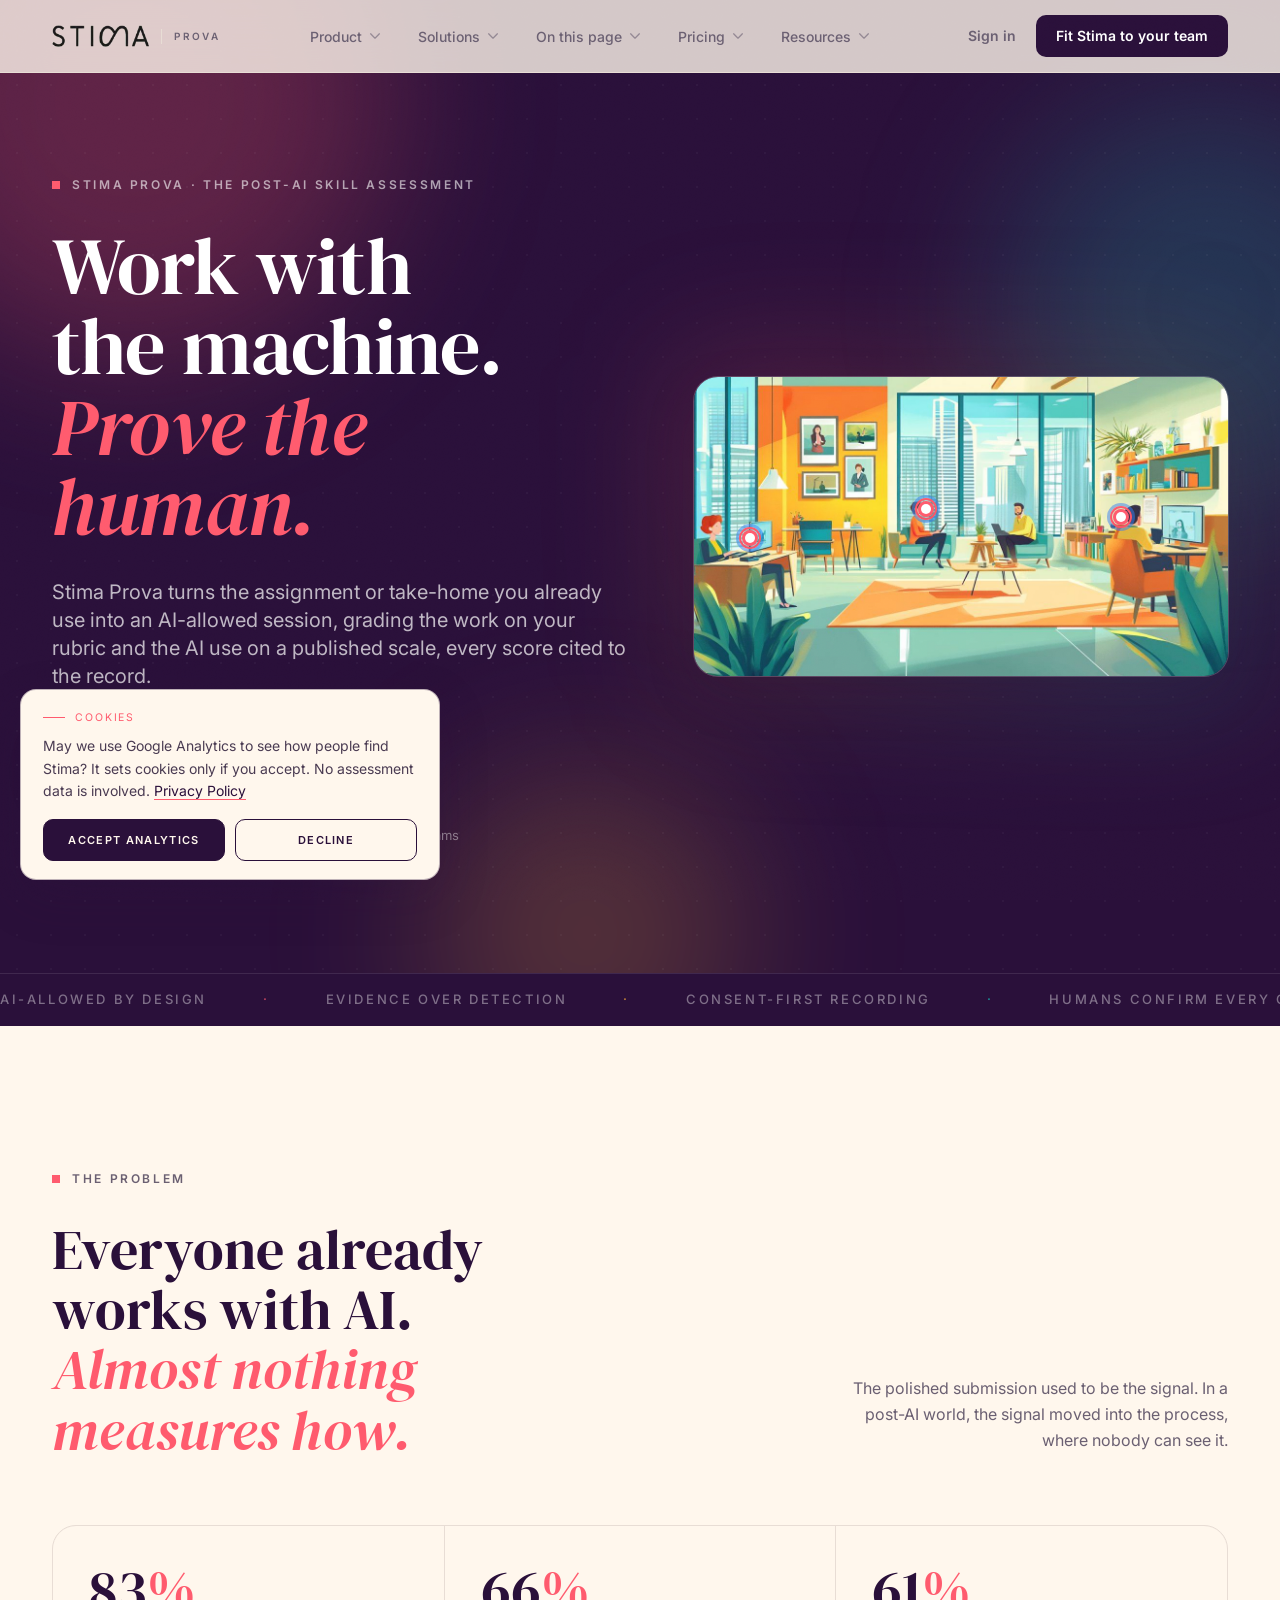
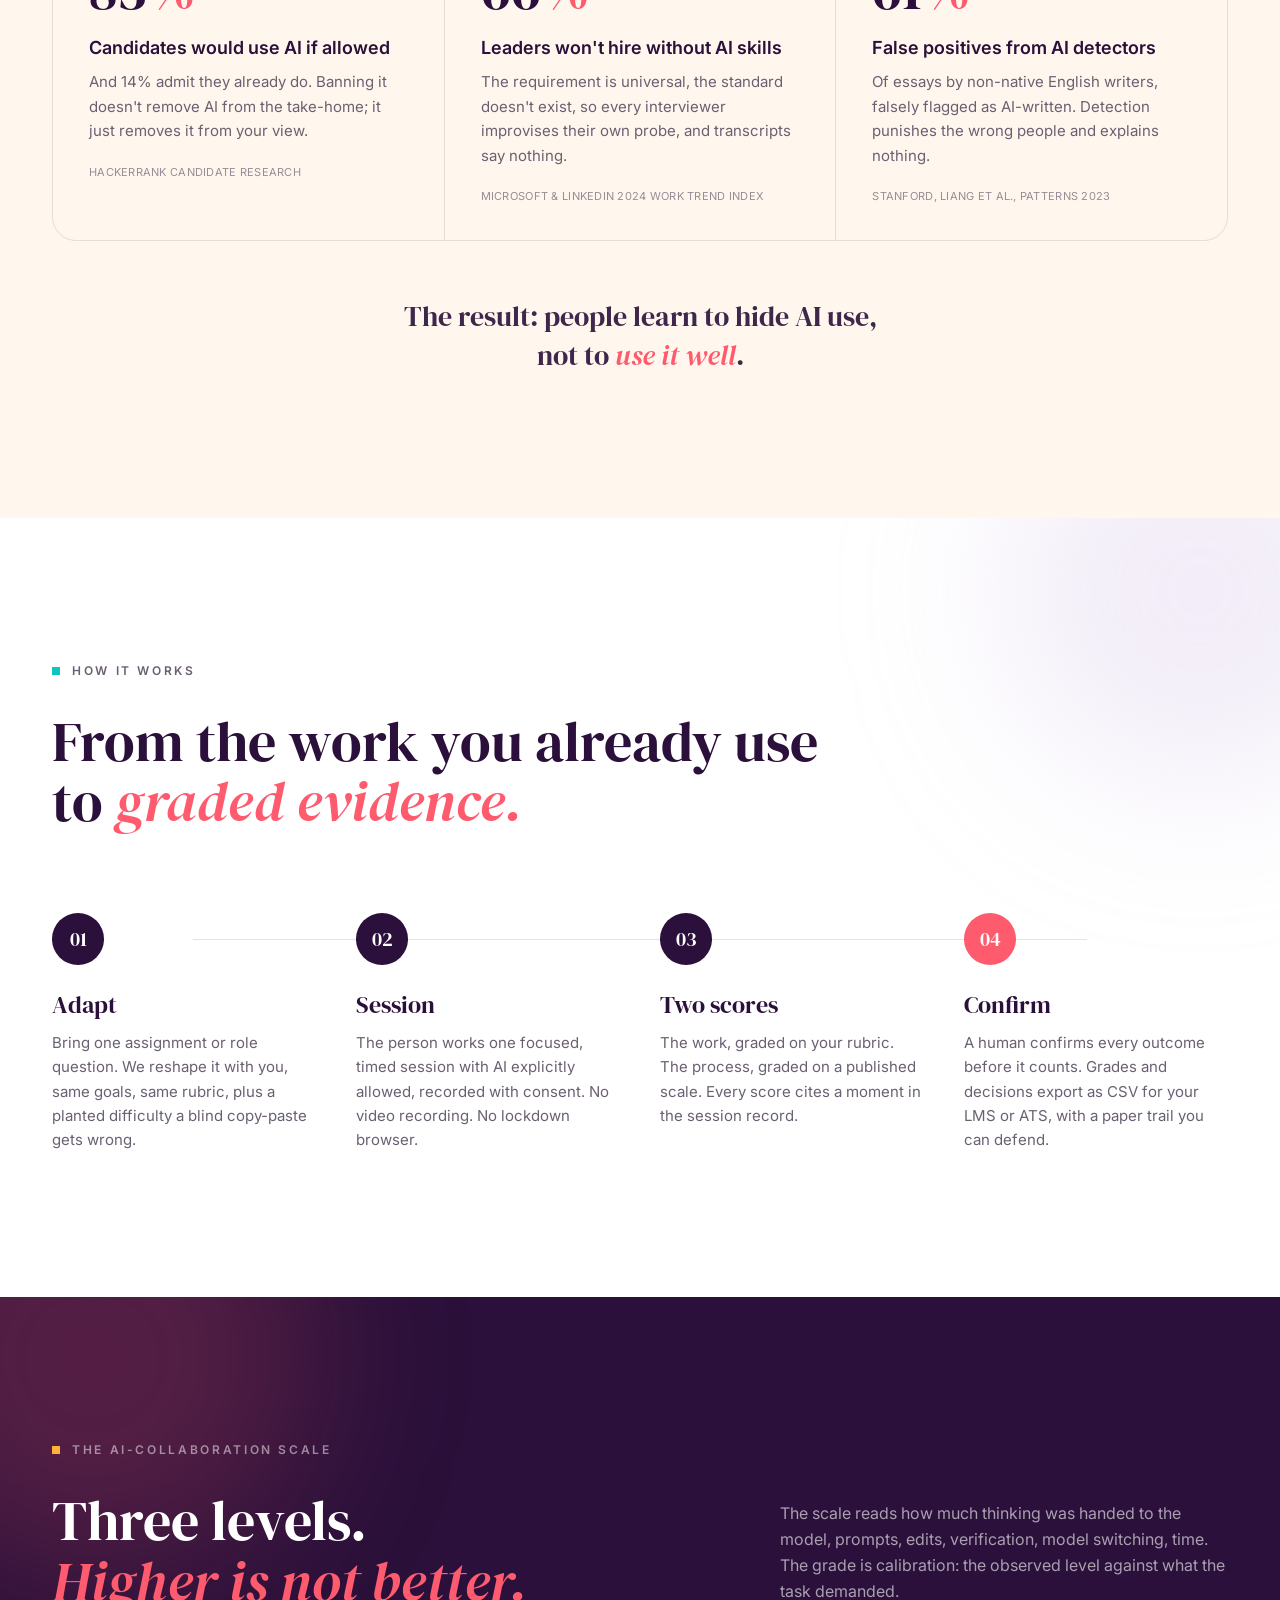
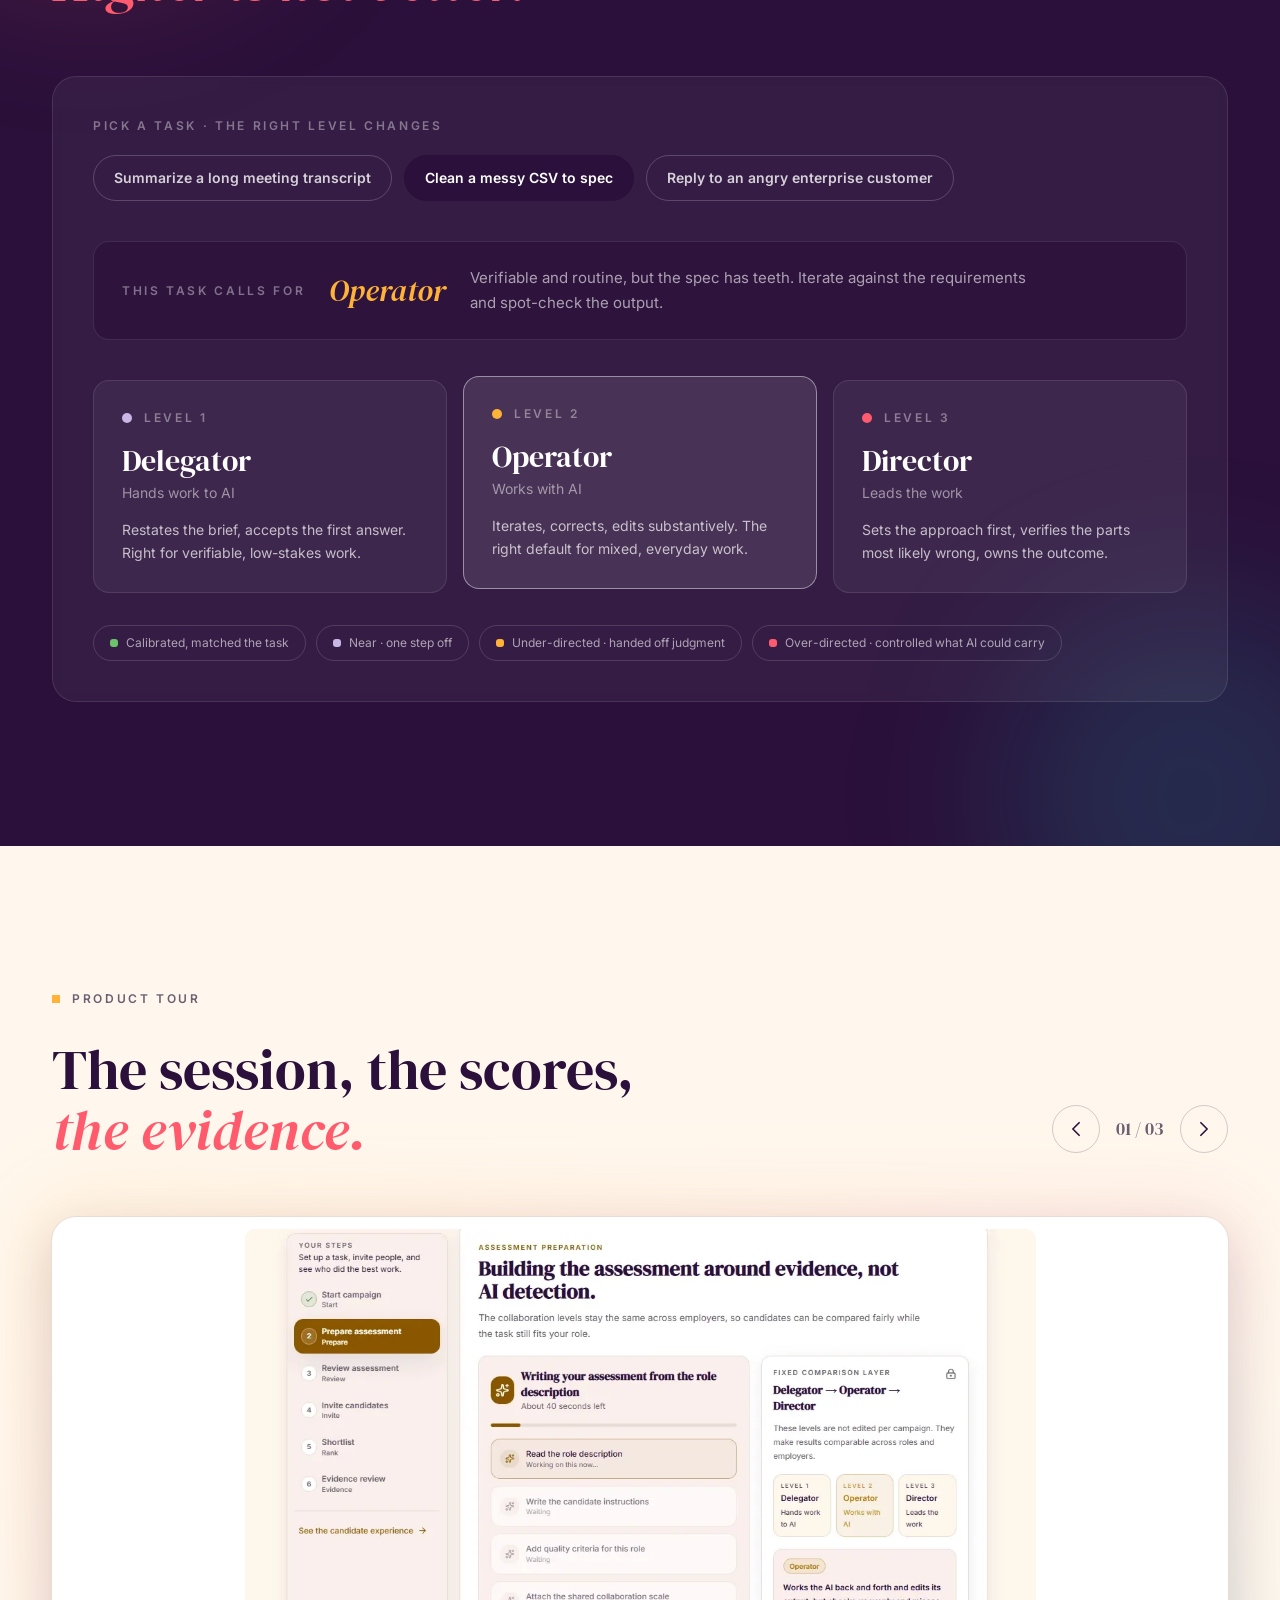
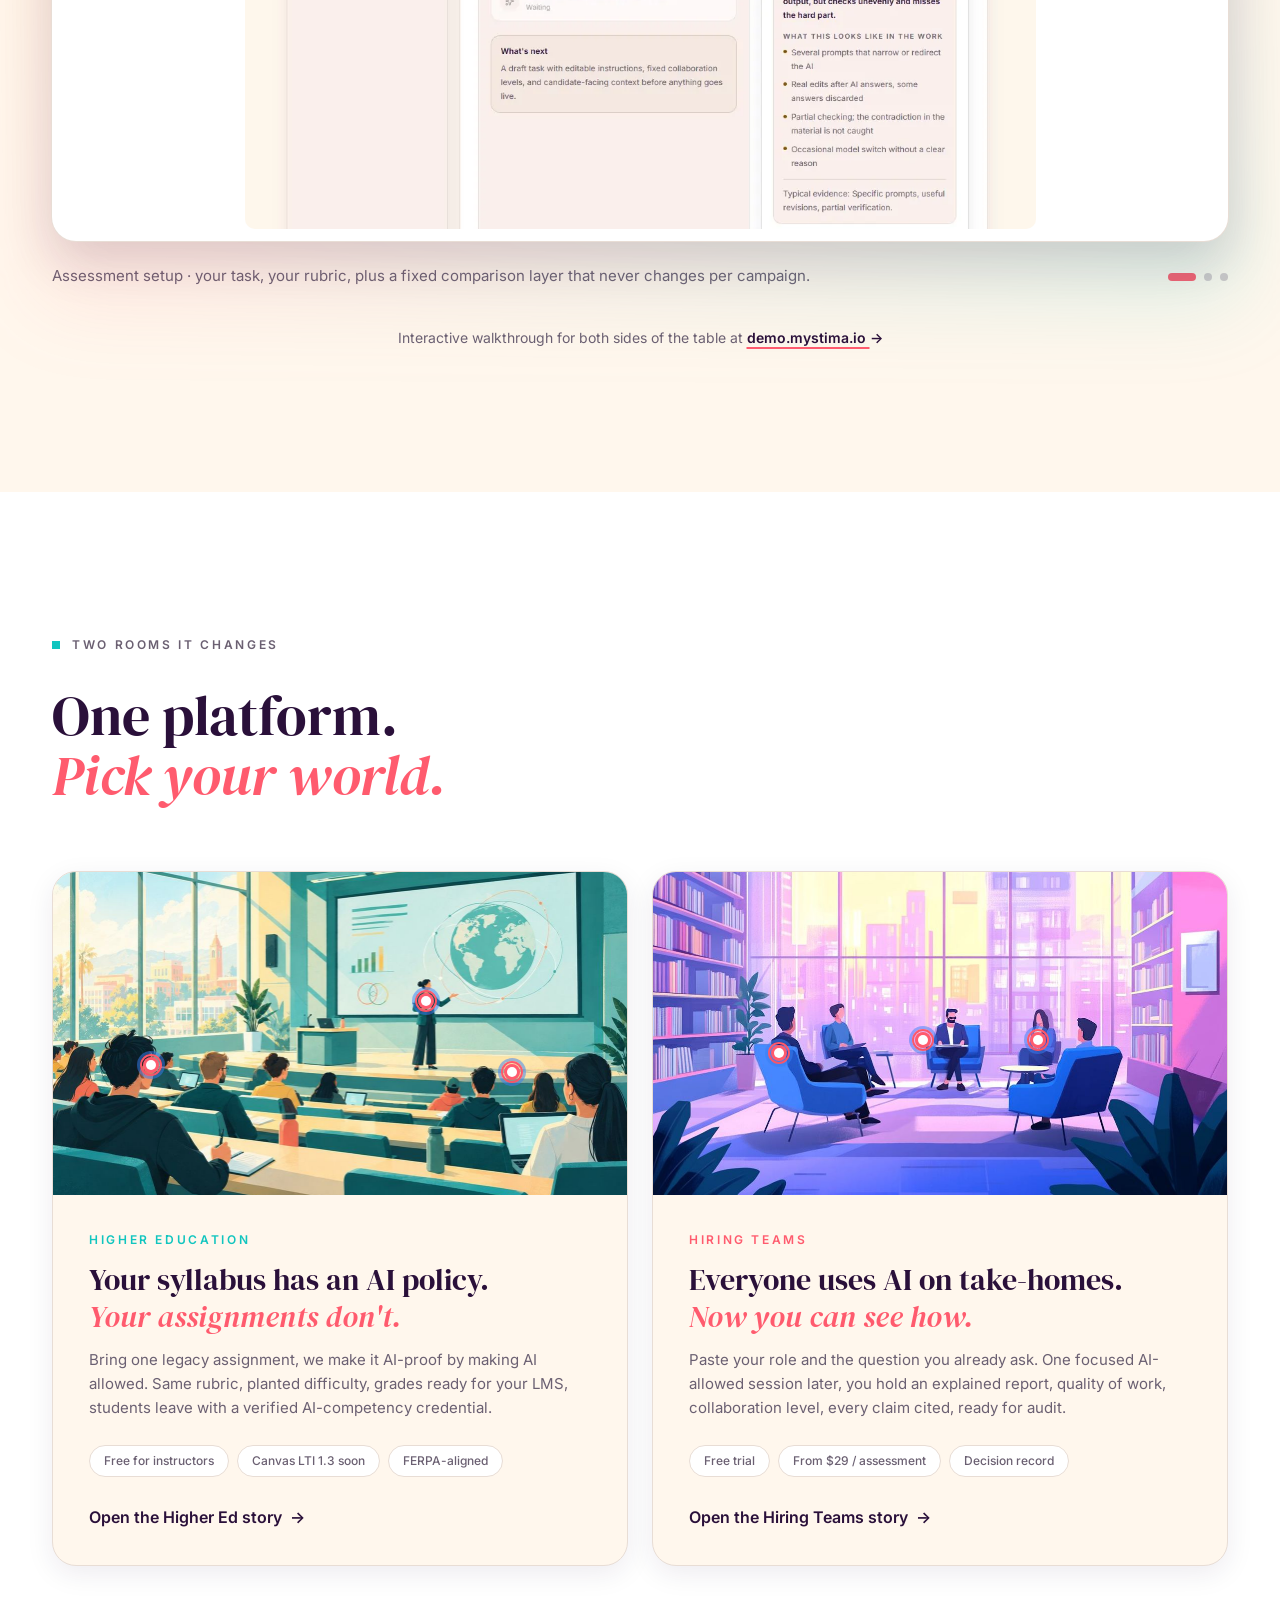
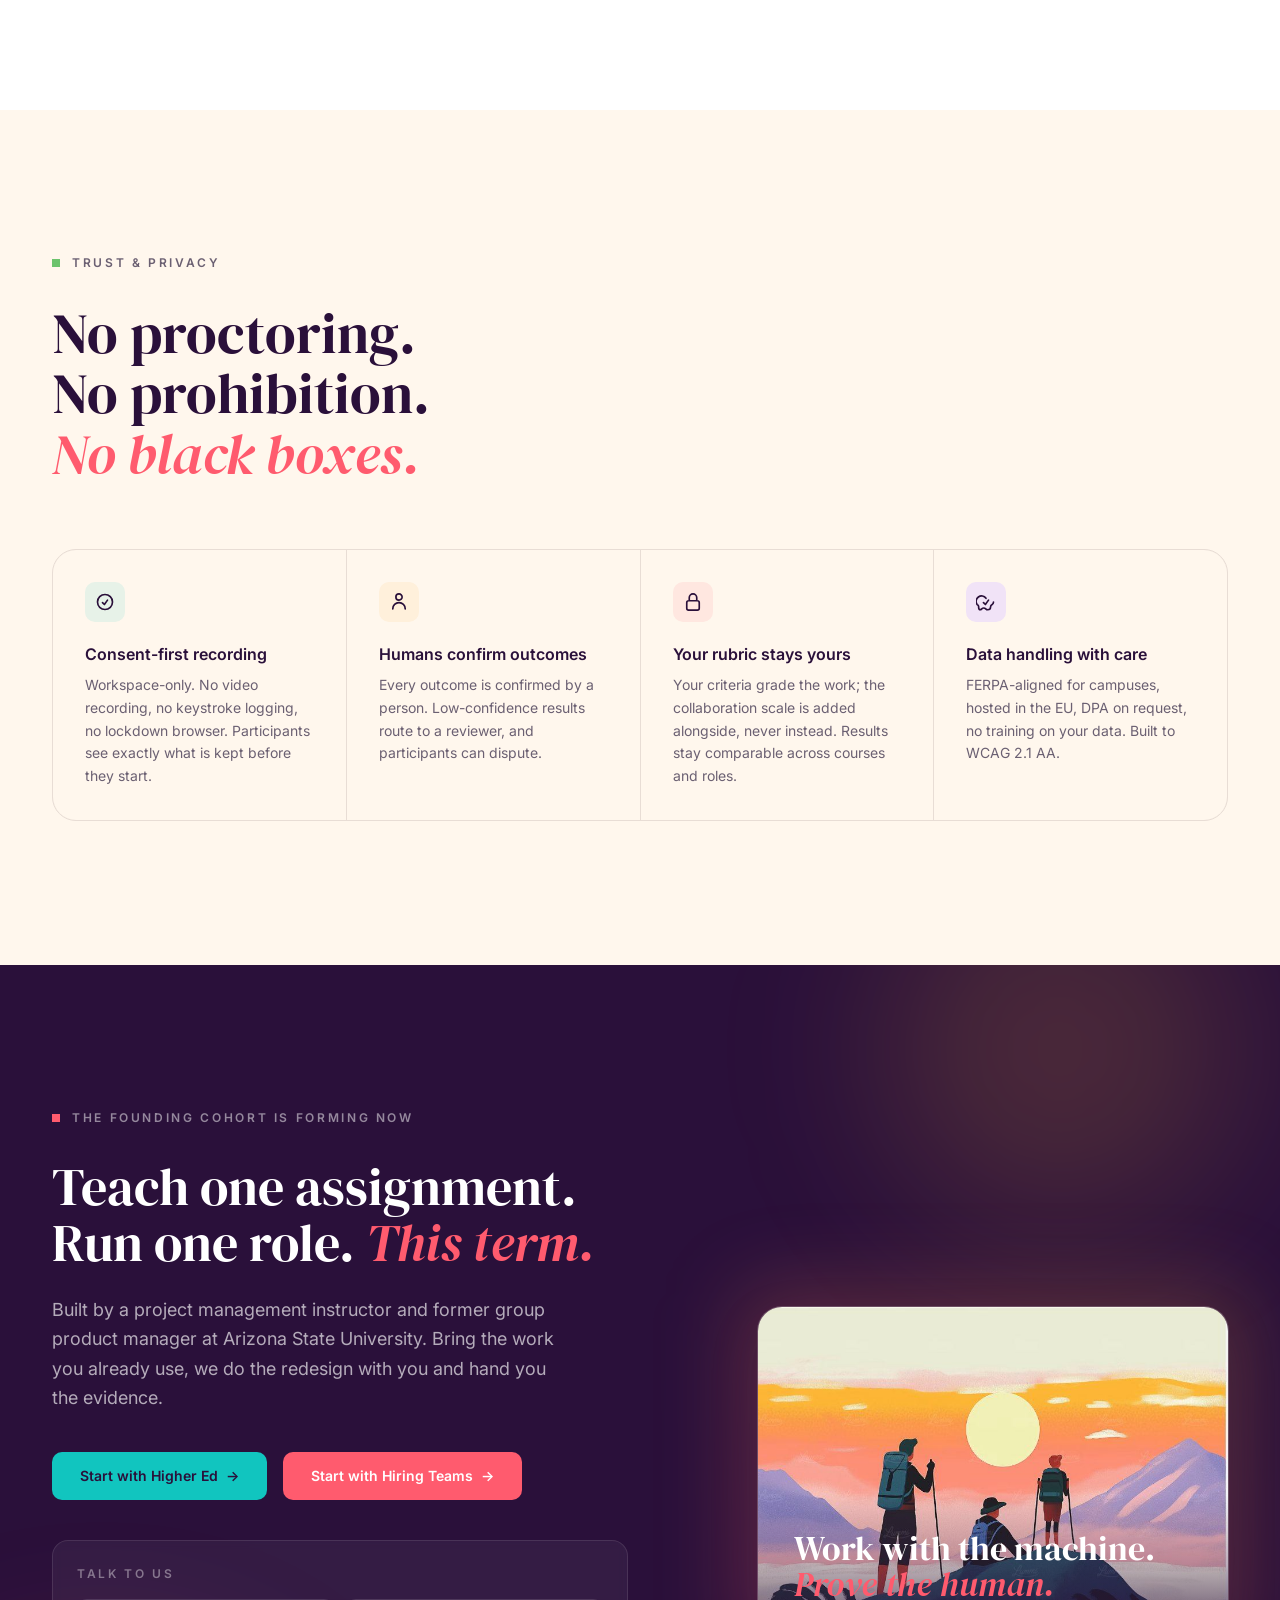
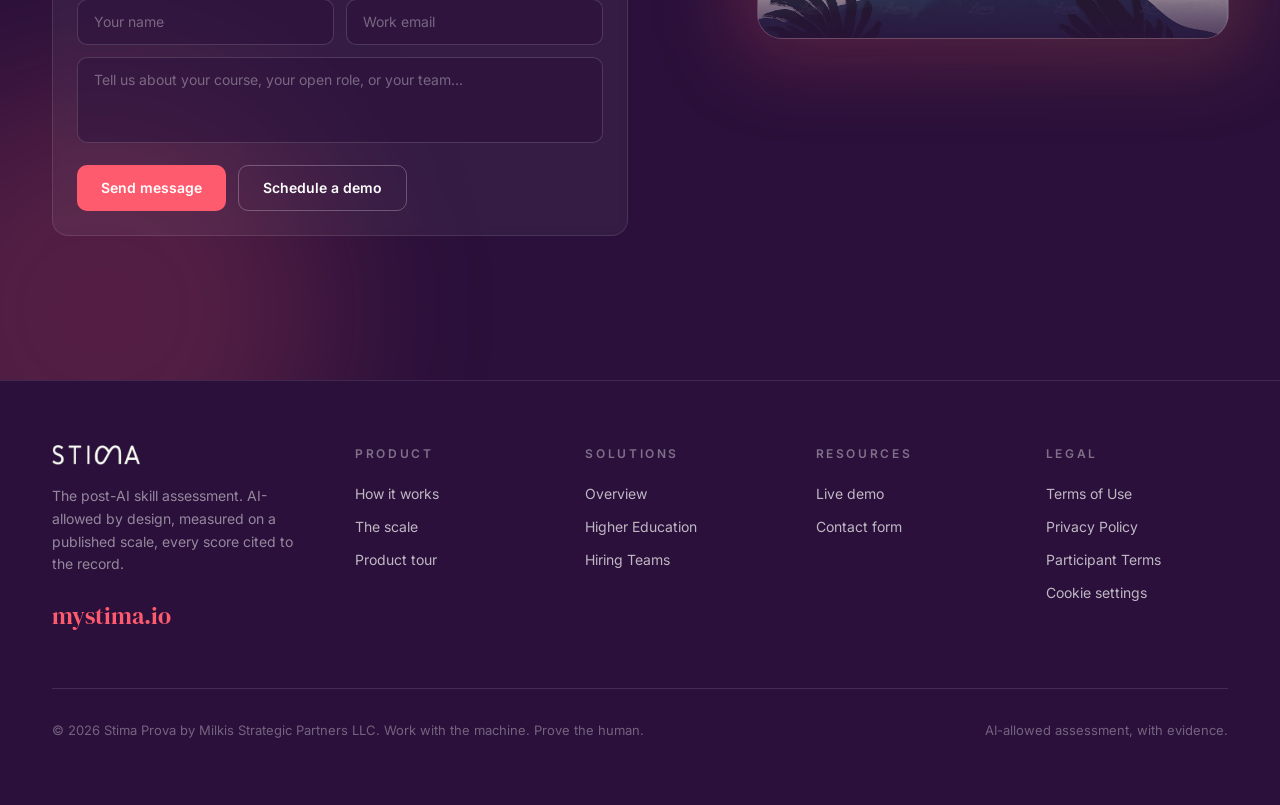
==== index.html @ 8956e879 "Headings keep their lines (Marianna and the user, 30 September 2026): From the work you already use " ====
<!DOCTYPE html>
<html lang="en" class="scroll-smooth">
<head>
<!-- Imported from milkis-reckless-18/stima-prova-site@033ed39 by tools/prova_import.py; edit there or in the script. -->
<script src="/consent.js"></script>
<meta charset="UTF-8">
<meta name="viewport" content="width=device-width, initial-scale=1.0">
<link rel="icon" href="data:image/svg+xml,%3Csvg xmlns='http://www.w3.org/2000/svg' viewBox='0 0 64 64'%3E%3Crect width='64' height='64' rx='14' fill='%232A103A'/%3E%3Ccircle cx='32' cy='32' r='13' fill='none' stroke='%23FF5B6E' stroke-width='5'/%3E%3Ccircle cx='32' cy='32' r='4' fill='%23FFF7ED'/%3E%3C/svg%3E">
<title>Stima Prova · The post-AI skill assessment</title>
<meta name="description" content="Stima Prova turns the work people already do into AI-allowed sessions that produce two cited scores: the work on your rubric, the AI use on a published scale.">
<link rel="canonical" href="https://mystima.io/">
<meta property="og:type" content="website">
<meta property="og:site_name" content="Stima Prova">
<meta property="og:title" content="Stima Prova · The post-AI skill assessment">
<meta property="og:description" content="Stima Prova turns the work people already do into AI-allowed sessions that produce two cited scores: the work on your rubric, the AI use on a published scale.">
<meta property="og:url" content="https://mystima.io/">
<meta property="og:image" content="https://mystima.io/img/prova/ad3ac03bf518.jpg">
<meta name="twitter:card" content="summary_large_image">
<link rel="preconnect" href="https://fonts.googleapis.com">
<link rel="preconnect" href="https://fonts.gstatic.com" crossorigin>
<link href="https://fonts.googleapis.com/css2?family=DM+Serif+Display:ital@0;1&family=Inter:wght@400;500;600;700&display=swap" rel="stylesheet">
<link rel="stylesheet" href="/prova.css">
<link rel="stylesheet" href="/legal.css">
<style>
  html { scroll-behavior: smooth; }
  body { background:#FFF7ED; color:#2A103A; -webkit-font-smoothing:antialiased; overflow-x:hidden; }
  ::selection { background:#FF5B6E; color:#fff; }
  :focus-visible { outline:2px solid #11C5BF; outline-offset:3px; border-radius:4px; }

  .eyebrow { font-size:12px; font-weight:600; letter-spacing:.22em; text-transform:uppercase; }
  .accent { color:#FF5B6E; font-style:italic; }
  .hairline { height:1px; background:rgba(42,16,58,.12); }
  .hairline-w { height:1px; background:rgba(255,255,255,.12); }

  /* grain */
  .grain { position:fixed; inset:0; z-index:70; pointer-events:none; opacity:.05; mix-blend-mode:overlay;
    background-image:url("data:image/svg+xml,%3Csvg xmlns='http://www.w3.org/2000/svg' width='140' height='140'%3E%3Cfilter id='n'%3E%3CfeTurbulence type='fractalNoise' baseFrequency='0.85' numOctaves='2'/%3E%3C/filter%3E%3Crect width='140' height='140' filter='url(%23n)' opacity='0.6'/%3E%3C/svg%3E"); }

  /* scroll progress */
  #progress { position:fixed; top:0; left:0; height:2px; width:0%; background:linear-gradient(90deg,#FF5B6E,#FFB238,#11C5BF); z-index:80; }

  /* reveal (JS-driven, with hard fallback) */
  .reveal { opacity:0; transform:translateY(24px); transition:opacity .8s cubic-bezier(.16,1,.3,1), transform .8s cubic-bezier(.16,1,.3,1); }
  .reveal.in { opacity:1; transform:translateY(0); }
  .d1{transition-delay:.08s} .d2{transition-delay:.16s} .d3{transition-delay:.24s} .d4{transition-delay:.32s}

  /* orbs */
  .glow { position:absolute; border-radius:50%; filter:blur(80px); pointer-events:none; }

  /* nav dropdown */
  .drop { opacity:0; visibility:hidden; transform:translateY(10px); transition:opacity .28s ease, transform .28s ease, visibility .28s; }
  .has-drop:hover .drop, .has-drop:focus-within .drop, .has-drop.open .drop { opacity:1; visibility:visible; transform:translateY(0); }
  .drop-item { transition:background .2s ease; }
  .drop-item:hover { background:rgba(42,16,58,.04); }

  /* lift */
  .lift { transition:transform .4s cubic-bezier(.16,1,.3,1), box-shadow .4s cubic-bezier(.16,1,.3,1); }
  .lift:hover { transform:translateY(-6px); box-shadow:0 18px 50px rgba(42,16,58,.14); }

  /* float */
  @keyframes floaty { 0%,100%{transform:translateY(0)} 50%{transform:translateY(-10px)} }
  .floaty { animation:floaty 6s ease-in-out infinite; }
  .floaty.f2 { animation-duration:7.4s; animation-delay:-2s; }
  .floaty.f3 { animation-duration:5.4s; animation-delay:-1s; }

  /* marquee */
  .marquee-track { display:flex; gap:3.5rem; width:max-content; animation:marquee 30s linear infinite; }
  @keyframes marquee { to { transform:translateX(-50%); } }

  /* carousel */
  #track { display:flex; transition:transform .65s cubic-bezier(.16,1,.3,1); }
  .slide { min-width:100%; }
  .car-btn { transition:all .25s ease; }
  .car-btn:hover { background:#2A103A; color:#fff; }
  .car-dot { transition:all .3s ease; }
  .car-dot.active { width:28px; background:#FF5B6E; }

  /* scale widget */
  .task-btn { transition:all .25s ease; }
  .task-btn.active { background:#2A103A; color:#fff; border-color:#2A103A; }
  .level-card { transition:all .4s cubic-bezier(.16,1,.3,1); }
  .level-card.active { background:rgba(255,255,255,.10); border-color:rgba(255,255,255,.45); transform:translateY(-4px); }
  .fade-swap { animation:fadeSwap .45s cubic-bezier(.16,1,.3,1); }
  @keyframes fadeSwap { from{opacity:0; transform:translateY(8px)} to{opacity:1; transform:none} }

  /* tilt */
  .tilt { transform-style:preserve-3d; transition:transform .5s cubic-bezier(.16,1,.3,1); will-change:transform; }

  /* arrow links */
  .arrow-link .arr { display:inline-block; transition:transform .3s cubic-bezier(.16,1,.3,1); }
  .arrow-link:hover .arr { transform:translateX(6px); }



  /* evidence hotspots */
  .hotspot { position:absolute; width:22px; height:22px; transform:translate(-50%,-50%); cursor:pointer; background:none; border:0; padding:0; z-index:5; }
  .hotspot::before { content:''; position:absolute; inset:-36px; border-radius:50%; }
  .hotspot .dot { position:absolute; inset:6px; background:#fff; border-radius:50%; box-shadow:0 0 0 3px #FF5B6E, 0 2px 8px rgba(42,16,58,.4); }
  .hotspot .ring { position:absolute; inset:0; border-radius:50%; border:2px solid #FF5B6E; animation:ping 2.2s cubic-bezier(0,0,.2,1) infinite; }
  @keyframes ping { 0%{transform:scale(.55); opacity:.9;} 100%{transform:scale(2.3); opacity:0;} }
  .hotspot .tip { position:absolute; bottom:calc(100% + 14px); left:50%; transform:translate(-50%,6px); width:225px; background:#fff; color:#2A103A; border-radius:12px; padding:10px 13px 11px; text-align:left; box-shadow:0 12px 30px rgba(42,16,58,.30); opacity:0; transition:opacity .25s ease, transform .25s cubic-bezier(.16,1,.3,1); pointer-events:none; }
  .hotspot .tip .t-title { display:block; font:600 12.5px/1.35 Inter,Arial,sans-serif; margin-bottom:3px; }
  .hotspot .tip .t-ctx { display:block; font:400 11.5px/1.5 Inter,Arial,sans-serif; color:#6B6072; }
  .hotspot .tip::after { content:''; position:absolute; top:100%; left:50%; transform:translateX(-50%); border:5px solid transparent; border-top-color:#fff; }
  .hotspot:hover .tip, .hotspot:focus-visible .tip { opacity:1; transform:translate(-50%,0); }
  @media (prefers-reduced-motion: reduce) { .hotspot .ring { animation:none; } }

  @media (prefers-reduced-motion: reduce) {
    html { scroll-behavior:auto; }
    .reveal { transition:none; opacity:1; transform:none; }
    .floaty, .marquee-track { animation:none; }
  }
</style>
</head>
<body class="font-sans" data-section="Overview">

<div class="grain"></div>
<div id="progress"></div>

<!-- ================= NAV ================= -->

<header class="fixed top-0 inset-x-0 z-50 bg-cream/80 backdrop-blur-xl border-b border-divider">
  <div class="mx-auto max-w-[1240px] px-6 lg:px-8 h-[72px] flex items-center justify-between gap-6">
    <a href="/" class="flex items-center shrink-0" aria-label="Stima Prova home">
      <img src="/img/prova/4a07710ea23d.png" alt="STIMA" class="h-[22px] w-auto">
      <span class="ml-3 hidden sm:inline text-[10px] font-semibold tracking-[0.24em] uppercase text-muted border-l border-divider pl-3">Prova</span>
    </a>
    <nav class="hidden lg:flex items-center gap-1 whitespace-nowrap text-[14px] font-medium" aria-label="Primary">
      <div class="has-drop relative">
        <button class="nav-btn px-4 py-2 rounded-sm2 text-muted hover:text-plum transition-colors inline-flex items-center gap-1.5" aria-haspopup="true">Product
          <svg class="w-3.5 h-3.5 opacity-60" fill="none" stroke="currentColor" stroke-width="2.2" viewBox="0 0 24 24"><path stroke-linecap="round" stroke-linejoin="round" d="M19.5 8.25l-7.5 7.5-7.5-7.5"/></svg></button>
        <div class="drop absolute left-0 top-full pt-3 w-[320px]">
          <div class="bg-white rounded-md2 shadow-float border border-divider p-2">
            <a href="/#how" class="drop-item flex flex-col gap-0.5 px-4 py-3 rounded-sm2"><span class="font-semibold text-plum">How it works</span><span class="text-[13px] text-muted">Four steps from your task to cited evidence</span></a>
            <a href="/#scale" class="drop-item flex flex-col gap-0.5 px-4 py-3 rounded-sm2"><span class="font-semibold text-plum">The AI-collaboration scale</span><span class="text-[13px] text-muted">Delegator, Operator, Director</span></a>
            <a href="/#proof" class="drop-item flex flex-col gap-0.5 px-4 py-3 rounded-sm2"><span class="font-semibold text-plum">Product tour</span><span class="text-[13px] text-muted">Screens from the real assessment flow</span></a>
            <a href="/#trust" class="drop-item flex flex-col gap-0.5 px-4 py-3 rounded-sm2"><span class="font-semibold text-plum">Trust &amp; privacy</span><span class="text-[13px] text-muted">Consent-first recording, humans confirm outcomes</span></a>
          </div>
        </div>
      </div>
      <div class="has-drop relative">
        <button class="nav-btn px-4 py-2 rounded-sm2 text-muted hover:text-plum transition-colors inline-flex items-center gap-1.5" aria-haspopup="true">Solutions
          <svg class="w-3.5 h-3.5 opacity-60" fill="none" stroke="currentColor" stroke-width="2.2" viewBox="0 0 24 24"><path stroke-linecap="round" stroke-linejoin="round" d="M19.5 8.25l-7.5 7.5-7.5-7.5"/></svg></button>
        <div class="drop absolute left-0 top-full pt-3 w-[320px]">
          <div class="bg-white rounded-md2 shadow-float border border-divider p-2">
            <a href="/higher-ed.html" class="drop-item flex flex-col gap-0.5 px-4 py-3 rounded-sm2"><span class="font-semibold text-plum">For Higher Education</span><span class="text-[13px] text-muted">AI-allowed coursework, measured</span></a>
            <a href="/hiring-teams.html" class="drop-item flex flex-col gap-0.5 px-4 py-3 rounded-sm2"><span class="font-semibold text-plum">For Hiring Teams</span><span class="text-[13px] text-muted">AI-allowed take-homes, with evidence</span></a>
          </div>
        </div>
      </div>
      <div class="has-drop relative">
        <button class="nav-btn px-4 py-2 rounded-sm2 text-muted hover:text-plum transition-colors inline-flex items-center gap-1.5" aria-haspopup="true">On this page
          <svg class="w-3.5 h-3.5 opacity-60" fill="none" stroke="currentColor" stroke-width="2.2" viewBox="0 0 24 24"><path stroke-linecap="round" stroke-linejoin="round" d="M19.5 8.25l-7.5 7.5-7.5-7.5"/></svg></button>
        <div class="drop absolute left-0 top-full pt-3 w-[240px]">
          <div class="bg-white rounded-md2 shadow-float border border-divider p-2">
            <a href="#problem" class="drop-item flex flex-col gap-0.5 px-4 py-3 rounded-sm2"><span class="font-semibold text-plum">The problem</span></a>
            <a href="#how" class="drop-item flex flex-col gap-0.5 px-4 py-3 rounded-sm2"><span class="font-semibold text-plum">How it works</span></a>
            <a href="#scale" class="drop-item flex flex-col gap-0.5 px-4 py-3 rounded-sm2"><span class="font-semibold text-plum">The AI-collaboration scale</span></a>
            <a href="#proof" class="drop-item flex flex-col gap-0.5 px-4 py-3 rounded-sm2"><span class="font-semibold text-plum">Product tour</span></a>
            <a href="#trust" class="drop-item flex flex-col gap-0.5 px-4 py-3 rounded-sm2"><span class="font-semibold text-plum">Trust & privacy</span></a>
            <a href="#contact" class="drop-item flex flex-col gap-0.5 px-4 py-3 rounded-sm2"><span class="font-semibold text-plum">Contact</span></a>
          </div>
        </div>
      </div>
      <div class="has-drop relative">
        <button class="nav-btn px-4 py-2 rounded-sm2 text-muted hover:text-plum transition-colors inline-flex items-center gap-1.5" aria-haspopup="true">Pricing
          <svg class="w-3.5 h-3.5 opacity-60" fill="none" stroke="currentColor" stroke-width="2.2" viewBox="0 0 24 24"><path stroke-linecap="round" stroke-linejoin="round" d="M19.5 8.25l-7.5 7.5-7.5-7.5"/></svg></button>
        <div class="drop absolute left-0 top-full pt-3 w-[300px]">
          <div class="bg-white rounded-md2 shadow-float border border-divider p-2">
            <a href="/hiring-teams.html#pricing" class="drop-item flex flex-col gap-0.5 px-4 py-3 rounded-sm2"><span class="font-semibold text-plum">For Hiring Teams</span><span class="text-[13px] text-muted">Free trial, then from $29 per assessment</span></a>
            <a href="/higher-ed.html#pricing" class="drop-item flex flex-col gap-0.5 px-4 py-3 rounded-sm2"><span class="font-semibold text-plum">For Higher Education</span><span class="text-[13px] text-muted">Free for instructors, campus plans per student</span></a>
          </div>
        </div>
      </div>
      <div class="has-drop relative">
        <button class="nav-btn px-4 py-2 rounded-sm2 text-muted hover:text-plum transition-colors inline-flex items-center gap-1.5" aria-haspopup="true">Resources
          <svg class="w-3.5 h-3.5 opacity-60" fill="none" stroke="currentColor" stroke-width="2.2" viewBox="0 0 24 24"><path stroke-linecap="round" stroke-linejoin="round" d="M19.5 8.25l-7.5 7.5-7.5-7.5"/></svg></button>
        <div class="drop absolute right-0 top-full pt-3 w-[300px]">
          <div class="bg-white rounded-md2 shadow-float border border-divider p-2">
            <a href="https://demo.mystima.io/" target="_blank" rel="noopener" class="drop-item flex flex-col gap-0.5 px-4 py-3 rounded-sm2"><span class="font-semibold text-plum">Live demo</span><span class="text-[13px] text-muted">demo.mystima.io · walk both sides</span></a>
            <a href="https://calendly.com/mariannamilkis/30-min" target="_blank" rel="noopener" class="drop-item flex flex-col gap-0.5 px-4 py-3 rounded-sm2"><span class="font-semibold text-plum">Schedule a demo</span><span class="text-[13px] text-muted">30 minutes with the founder</span></a>
            <a href="#contact" class="drop-item flex flex-col gap-0.5 px-4 py-3 rounded-sm2"><span class="font-semibold text-plum">Contact</span><span class="text-[13px] text-muted">Tell us about your course or role</span></a>
            <a href="/login" class="drop-item flex flex-col gap-0.5 px-4 py-3 rounded-sm2"><span class="font-semibold text-plum">Sign in</span><span class="text-[13px] text-muted">Your campaigns and results</span></a>
          </div>
        </div>
      </div>
    </nav>
    <div class="flex items-center gap-3">
      <a href="/login" class="hidden min-[1100px]:inline-flex items-center whitespace-nowrap text-sm font-semibold text-muted hover:text-plum px-2 h-[42px] transition-colors">Sign in</a>
      <a href="https://calendly.com/mariannamilkis/30-min" target="_blank" rel="noopener" class="hidden sm:inline-flex items-center gap-2 whitespace-nowrap text-sm font-semibold px-5 h-[42px] rounded-sm2 bg-plum text-white hover:bg-coral transition-colors">Fit Stima to your team</a>
      <button id="menuBtn" class="lg:hidden w-[42px] h-[42px] rounded-sm2 border border-divider flex items-center justify-center" aria-label="Menu" aria-expanded="false">
        <svg class="w-5 h-5" fill="none" stroke="currentColor" stroke-width="2" viewBox="0 0 24 24"><path stroke-linecap="round" d="M4 7h16M4 12h16M4 17h16"/></svg>
      </button>
    </div>
  </div>
  <div id="mobileMenu" class="lg:hidden hidden border-t border-divider bg-cream px-6 py-6 space-y-5 text-[15px] font-medium">
    <div><p class="eyebrow text-muted mb-3">On this page</p><div class="space-y-3 pl-1">
      <a href="#problem" class="block text-plum">The problem</a>
      <a href="#how" class="block text-plum">How it works</a>
      <a href="#scale" class="block text-plum">The AI-collaboration scale</a>
      <a href="#proof" class="block text-plum">Product tour</a>
      <a href="#trust" class="block text-plum">Trust & privacy</a>
      <a href="#contact" class="block text-plum">Contact</a>
    </div></div>
    <div><p class="eyebrow text-muted mb-3">Solutions</p><div class="space-y-3 pl-1">
      <a href="/higher-ed.html" class="block text-plum">For Higher Education</a>
      <a href="/hiring-teams.html" class="block text-plum">For Hiring Teams</a>
    </div></div>
    <div><p class="eyebrow text-muted mb-3">Resources</p><div class="space-y-3 pl-1">
      <a href="https://demo.mystima.io/" target="_blank" rel="noopener" class="block text-plum">Live demo</a>
      <a href="/login" class="block text-plum">Sign in</a>
      <a href="/terms/#terms-of-use" data-legal="terms-of-use" class="block text-plum">Terms of Use</a>
      <a href="/terms/#privacy" data-legal="privacy" class="block text-plum">Privacy Policy</a>
    </div></div>
    <a href="https://calendly.com/mariannamilkis/30-min" target="_blank" rel="noopener" class="inline-flex items-center justify-center w-full h-[46px] rounded-sm2 bg-plum text-white font-semibold">Fit Stima to your team</a>
  </div>
</header>

<!-- ================= HERO ================= -->
<section id="top" class="relative overflow-hidden bg-plum text-white">
  <div class="glow w-[520px] h-[520px] bg-coral/25 -top-40 -left-32"></div>
  <div class="glow w-[420px] h-[420px] bg-aqua/20 top-24 right-[-140px]"></div>
  <div class="glow w-[320px] h-[320px] bg-mango/20 bottom-[-120px] left-1/3"></div>
  <div class="absolute inset-0 opacity-[0.05]" style="background-image:radial-gradient(rgba(255,255,255,.7) 1px, transparent 1px); background-size:34px 34px;"></div>

  <div class="relative mx-auto max-w-[1240px] px-6 lg:px-8 pt-40 lg:pt-44 pb-24 grid gap-16 lg:grid-cols-[1.04fr_.96fr] lg:items-center">
    <div>
      <div class="reveal in flex items-center gap-3 mb-8">
        <span class="w-2 h-2 bg-coral"></span>
        <span class="eyebrow text-white/60">Stima Prova · The post-AI skill assessment</span>
      </div>
      <h1 class="reveal in d1 font-serif text-[46px] leading-[1.04] sm:text-7xl lg:text-[80px] lg:leading-[1.0] tracking-[-0.01em]"><span class="block">Work with the machine.</span><span class="block"><span class="accent">Prove the human.</span></span></h1>
      <p class="reveal in d2 mt-8 max-w-xl text-lg lg:text-xl leading-relaxed text-white/70">
        Stima Prova turns the assignment or take-home you already use into an AI-allowed session, grading the work on your rubric and the AI use on a published scale, every score cited to the record.
      </p>
      <div class="reveal in d3 mt-10 flex flex-wrap items-center gap-4">
        <a href="#how" class="arrow-link inline-flex items-center gap-2 bg-coral text-white font-semibold text-sm px-7 h-[48px] rounded-sm2 hover:bg-[#e84a5d] transition-colors shadow-float">
          See how it works <span class="arr">→</span>
        </a>
        <a href="https://demo.mystima.io/" target="_blank" rel="noopener" class="inline-flex items-center gap-2 text-sm font-semibold px-6 h-[48px] rounded-sm2 border border-white/20 text-white hover:bg-white/10 transition-colors">
          Run the live demo
        </a>
      </div>
      <div class="reveal in d4 mt-12 flex flex-wrap items-center gap-x-8 gap-y-3 text-[13px] text-white/45">
        <span class="inline-flex items-center gap-2"><span class="w-1.5 h-1.5 rounded-full bg-aqua"></span>Free for instructors</span>
        <span class="inline-flex items-center gap-2"><span class="w-1.5 h-1.5 rounded-full bg-mango"></span>From $29 per assessment for teams</span>
        <span class="inline-flex items-center gap-2"><span class="w-1.5 h-1.5 rounded-full bg-leaf"></span>14-day free trial for teams</span>
      </div>
    </div>

    <!-- hero art -->
    <div class="relative" id="tiltWrap">
      <div class="absolute -inset-6 bg-gradient-to-br from-coral/20 via-mango/10 to-aqua/20 rounded-[36px] blur-3xl"></div>
      <div class="tilt relative" id="tiltCard">
        <img src="/img/prova/ad3ac03bf518.jpg" alt="Illustration of a team working with AI in a bright modern office" class="w-full rounded-lg2 shadow-float ring-1 ring-white/20" width="1100" height="619">
        <button class="hotspot" style="top:54%;left:10.5%" aria-label="The work, on your criteria"><span class="ring"></span><span class="dot"></span><span class="tip"><span class="t-title">The work, on your criteria</span><span class="t-ctx">The deliverable is graded blind on your rubric, separate from the process.</span></span></button>
        <button class="hotspot" style="top:44%;left:43.5%" aria-label="Every score cited"><span class="ring"></span><span class="dot"></span><span class="tip"><span class="t-title">Every score cited</span><span class="t-ctx">Each score points to a moment in the recorded session. Check the reasoning in one click.</span></span></button>
        <button class="hotspot" style="top:47%;left:80%" aria-label="How you worked"><span class="ring"></span><span class="dot"></span><span class="tip"><span class="t-title">How you worked</span><span class="t-ctx">Graded on the published Delegator, Operator, Director scale, read against what the task needed.</span></span></button>
      </div>
    </div>
  </div>
</section>

<!-- marquee -->
<div class="bg-plum border-t border-white/10 py-4 overflow-hidden relative">
  <div class="marquee-track text-white/40 text-[13px] font-medium tracking-[0.2em] uppercase whitespace-nowrap">
    <span>AI-allowed by design</span><span class="text-coral/70">·</span><span>Evidence over detection</span><span class="text-mango/70">·</span><span>Consent-first recording</span><span class="text-aqua/70">·</span><span>Humans confirm every outcome</span><span class="text-coral/70">·</span>
    <span>AI-allowed by design</span><span class="text-coral/70">·</span><span>Evidence over detection</span><span class="text-mango/70">·</span><span>Consent-first recording</span><span class="text-aqua/70">·</span><span>Humans confirm every outcome</span><span class="text-coral/70">·</span>
  </div>
</div>

<!-- ================= PROBLEM ================= -->
<section id="problem" class="py-28 lg:py-36">
  <div class="mx-auto max-w-[1240px] px-6 lg:px-8">
    <div class="reveal flex items-center gap-3 mb-8">
      <span class="w-2 h-2 bg-coral"></span>
      <span class="eyebrow text-muted">The problem</span>
    </div>
    <div class="grid lg:grid-cols-[1fr_auto] gap-8 items-end">
      <h2 class="reveal d1 font-serif text-4xl sm:text-5xl lg:text-[56px] lg:leading-[1.08] max-w-2xl"><span class="block">Everyone already works with AI.</span><span class="block"><span class="accent">Almost nothing measures how.</span></span></h2>
      <p class="reveal d2 max-w-sm text-muted leading-relaxed lg:text-right lg:pb-2">The polished submission used to be the signal. In a post-AI world, the signal moved into the process, where nobody can see it.</p>
    </div>

    <div class="mt-16 grid gap-px bg-divider border border-divider rounded-lg2 overflow-hidden md:grid-cols-3">
      <div class="reveal bg-cream p-9 lift">
        <p class="font-serif text-[56px] leading-none mb-4">83<span class="text-coral">%</span></p>
        <h3 class="font-semibold text-lg mb-2">Candidates would use AI if allowed</h3>
        <p class="text-muted text-[15px] leading-relaxed">And 14% admit they already do. Banning it doesn't remove AI from the take-home; it just removes it from your view.</p>
        <p class="text-[11px] text-muted/70 mt-5 tracking-wide">HACKERRANK CANDIDATE RESEARCH</p>
      </div>
      <div class="reveal d1 bg-cream p-9 lift">
        <p class="font-serif text-[56px] leading-none mb-4">66<span class="text-coral">%</span></p>
        <h3 class="font-semibold text-lg mb-2">Leaders won't hire without AI skills</h3>
        <p class="text-muted text-[15px] leading-relaxed">The requirement is universal, the standard doesn't exist, so every interviewer improvises their own probe, and transcripts say nothing.</p>
        <p class="text-[11px] text-muted/70 mt-5 tracking-wide">MICROSOFT &amp; LINKEDIN 2024 WORK TREND INDEX</p>
      </div>
      <div class="reveal d2 bg-cream p-9 lift">
        <p class="font-serif text-[56px] leading-none mb-4">61<span class="text-coral">%</span></p>
        <h3 class="font-semibold text-lg mb-2">False positives from AI detectors</h3>
        <p class="text-muted text-[15px] leading-relaxed">Of essays by non-native English writers, falsely flagged as AI-written. Detection punishes the wrong people and explains nothing.</p>
        <p class="text-[11px] text-muted/70 mt-5 tracking-wide">STANFORD, LIANG ET AL., PATTERNS 2023</p>
      </div>
    </div>

    <p class="reveal mt-14 text-center font-serif text-2xl lg:text-[28px] max-w-2xl mx-auto leading-snug text-plum/90">
      The result: people learn to hide AI use,<br class="hidden sm:block"> not to <span class="accent">use it well</span>.
    </p>
  </div>
</section>

<!-- ================= HOW IT WORKS ================= -->
<section id="how" class="py-28 lg:py-36 bg-white relative overflow-hidden">
  <div class="glow w-[400px] h-[400px] bg-lilac/25 -top-32 right-[-120px]"></div>
  <div class="relative mx-auto max-w-[1240px] px-6 lg:px-8">
    <div class="reveal flex items-center gap-3 mb-8">
      <span class="w-2 h-2 bg-aqua"></span>
      <span class="eyebrow text-muted">How it works</span>
    </div>
    <h2 class="reveal d1 font-serif fluid-how max-w-4xl mb-20">
      <span class="block whitespace-nowrap">From the work<br class="fl-br"> you already use</span><span class="block whitespace-nowrap">to <span class="accent">graded evidence.</span></span>
    </h2>

    <div class="grid gap-10 md:grid-cols-2 lg:grid-cols-4 relative">
      <div class="hidden lg:block absolute top-[26px] left-[12%] right-[12%] hairline"></div>

      <div class="reveal relative">
        <div class="w-[52px] h-[52px] rounded-full bg-plum text-white font-serif text-xl flex items-center justify-center mb-6 relative z-10">01</div>
        <h3 class="font-serif text-2xl mb-2.5">Adapt</h3>
        <p class="text-muted text-[15px] leading-relaxed">Bring one assignment or role question. We reshape it with you, same goals, same rubric, plus a planted difficulty a blind copy-paste gets wrong.</p>
      </div>
      <div class="reveal d1 relative">
        <div class="w-[52px] h-[52px] rounded-full bg-plum text-white font-serif text-xl flex items-center justify-center mb-6 relative z-10">02</div>
        <h3 class="font-serif text-2xl mb-2.5">Session</h3>
        <p class="text-muted text-[15px] leading-relaxed">The person works one focused, timed session with AI explicitly allowed, recorded with consent. No video recording. No lockdown browser.</p>
      </div>
      <div class="reveal d2 relative">
        <div class="w-[52px] h-[52px] rounded-full bg-plum text-white font-serif text-xl flex items-center justify-center mb-6 relative z-10">03</div>
        <h3 class="font-serif text-2xl mb-2.5">Two scores</h3>
        <p class="text-muted text-[15px] leading-relaxed">The work, graded on your rubric. The process, graded on a published scale. Every score cites a moment in the session record.</p>
      </div>
      <div class="reveal d3 relative">
        <div class="w-[52px] h-[52px] rounded-full bg-coral text-white font-serif text-xl flex items-center justify-center mb-6 relative z-10">04</div>
        <h3 class="font-serif text-2xl mb-2.5">Confirm</h3>
        <p class="text-muted text-[15px] leading-relaxed">A human confirms every outcome before it counts. Grades and decisions export as CSV for your LMS or ATS, with a paper trail you can defend.</p>
      </div>
    </div>
  </div>
</section>

<!-- ================= SCALE (interactive) ================= -->
<section id="scale" class="py-28 lg:py-36 bg-plum text-white relative overflow-hidden">
  <div class="glow w-[440px] h-[440px] bg-coral/20 -top-40 -left-32"></div>
  <div class="glow w-[380px] h-[380px] bg-aqua/15 bottom-[-140px] right-[-100px]"></div>
  <div class="relative mx-auto max-w-[1240px] px-6 lg:px-8">
    <div class="reveal flex items-center gap-3 mb-8">
      <span class="w-2 h-2 bg-mango"></span>
      <span class="eyebrow text-white/50">The AI-collaboration scale</span>
    </div>
    <div class="grid lg:grid-cols-2 gap-10 items-end mb-16">
      <h2 class="reveal d1 font-serif text-4xl sm:text-5xl lg:text-[56px] lg:leading-[1.08]"><span class="block">Three levels.</span><span class="block"><span class="accent">Higher is not better.</span></span></h2>
      <p class="reveal d2 text-white/60 leading-relaxed max-w-md lg:justify-self-end lg:pb-2">The scale reads how much thinking was handed to the model, prompts, edits, verification, model switching, time. The grade is calibration: the observed level against what the task demanded.</p>
    </div>

    <!-- widget -->
    <div class="reveal bg-white/5 border border-white/10 rounded-lg2 p-6 sm:p-10 backdrop-blur-sm">
      <p class="eyebrow text-white/40 mb-5">Pick a task · the right level changes</p>
      <div class="flex flex-wrap gap-3 mb-10" role="tablist" aria-label="Example tasks">
        <button class="task-btn text-sm font-semibold px-5 py-3 rounded-full border border-white/20 text-white/80" data-level="delegator" data-why="Model-strong and low-stakes, and a quick skim verifies it. Handing it over is exactly right." role="tab">Summarize a long meeting transcript</button>
        <button class="task-btn active text-sm font-semibold px-5 py-3 rounded-full border border-white/20 text-white/80" data-level="operator" data-why="Verifiable and routine, but the spec has teeth. Iterate against the requirements and spot-check the output." role="tab">Clean a messy CSV to spec</button>
        <button class="task-btn text-sm font-semibold px-5 py-3 rounded-full border border-white/20 text-white/80" data-level="director" data-why="High stakes with deep company context. Someone must set the approach, verify what matters, and own the result." role="tab">Reply to an angry enterprise customer</button>
      </div>

      <div id="taskPanel" class="fade-swap bg-plum/60 border border-white/10 rounded-md2 px-7 py-6 mb-10 flex flex-wrap items-center gap-x-6 gap-y-2">
        <span class="eyebrow text-white/40">This task calls for</span>
        <span id="taskLevel" class="font-serif italic text-3xl text-mango">Operator</span>
        <span id="taskWhy" class="text-white/60 text-[15px] max-w-xl leading-relaxed">Verifiable and routine, but the spec has teeth. Iterate against the requirements and spot-check the output.</span>
      </div>

      <div class="grid gap-4 md:grid-cols-3">
        <div class="level-card bg-white/5 border border-white/10 rounded-md2 p-7" data-card="delegator">
          <div class="flex items-center gap-3 mb-4"><span class="w-2.5 h-2.5 rounded-full bg-lilac"></span><span class="eyebrow text-white/40">Level 1</span></div>
          <h3 class="font-serif text-3xl mb-1">Delegator</h3>
          <p class="text-white/50 text-sm mb-4">Hands work to AI</p>
          <p class="text-white/70 text-[14px] leading-relaxed">Restates the brief, accepts the first answer. Right for verifiable, low-stakes work.</p>
        </div>
        <div class="level-card active bg-white/5 border border-white/10 rounded-md2 p-7" data-card="operator">
          <div class="flex items-center gap-3 mb-4"><span class="w-2.5 h-2.5 rounded-full bg-mango"></span><span class="eyebrow text-white/40">Level 2</span></div>
          <h3 class="font-serif text-3xl mb-1">Operator</h3>
          <p class="text-white/50 text-sm mb-4">Works with AI</p>
          <p class="text-white/70 text-[14px] leading-relaxed">Iterates, corrects, edits substantively. The right default for mixed, everyday work.</p>
        </div>
        <div class="level-card bg-white/5 border border-white/10 rounded-md2 p-7" data-card="director">
          <div class="flex items-center gap-3 mb-4"><span class="w-2.5 h-2.5 rounded-full bg-coral"></span><span class="eyebrow text-white/40">Level 3</span></div>
          <h3 class="font-serif text-3xl mb-1">Director</h3>
          <p class="text-white/50 text-sm mb-4">Leads the work</p>
          <p class="text-white/70 text-[14px] leading-relaxed">Sets the approach first, verifies the parts most likely wrong, owns the outcome.</p>
        </div>
      </div>

      <div class="mt-8 flex flex-wrap gap-2.5 text-[12px]">
        <span class="inline-flex items-center gap-2 rounded-full border border-white/15 px-4 py-2 text-white/60"><span class="w-2 h-2 bg-leaf rounded-[3px]"></span>Calibrated, matched the task</span>
        <span class="inline-flex items-center gap-2 rounded-full border border-white/15 px-4 py-2 text-white/60"><span class="w-2 h-2 bg-lilac rounded-[3px]"></span>Near · one step off</span>
        <span class="inline-flex items-center gap-2 rounded-full border border-white/15 px-4 py-2 text-white/60"><span class="w-2 h-2 bg-mango rounded-[3px]"></span>Under-directed · handed off judgment</span>
        <span class="inline-flex items-center gap-2 rounded-full border border-white/15 px-4 py-2 text-white/60"><span class="w-2 h-2 bg-coral rounded-[3px]"></span>Over-directed · controlled what AI could carry</span>
      </div>
    </div>
  </div>
</section>

<!-- ================= PRODUCT TOUR ================= -->
<section id="proof" class="py-28 lg:py-36">
  <div class="mx-auto max-w-[1240px] px-6 lg:px-8">
    <div class="reveal flex items-center gap-3 mb-8">
      <span class="w-2 h-2 bg-mango"></span>
      <span class="eyebrow text-muted">Product tour</span>
    </div>
    <div class="flex flex-wrap items-end justify-between gap-6 mb-14">
      <h2 class="reveal d1 font-serif text-4xl sm:text-5xl lg:text-[56px] lg:leading-[1.08] max-w-2xl"><span class="block">The session, the scores,</span><span class="block"><span class="accent">the evidence.</span></span></h2>
      <div class="reveal d2 flex items-center gap-4 pb-2">
        <button id="prevBtn" class="car-btn w-12 h-12 rounded-full border border-plum/20 flex items-center justify-center" aria-label="Previous">
          <svg class="w-5 h-5" fill="none" stroke="currentColor" stroke-width="2" viewBox="0 0 24 24"><path stroke-linecap="round" stroke-linejoin="round" d="M15.75 19.5L8.25 12l7.5-7.5"/></svg>
        </button>
        <span class="font-serif text-lg text-muted"><span id="carIdx">01</span> / 03</span>
        <button id="nextBtn" class="car-btn w-12 h-12 rounded-full border border-plum/20 flex items-center justify-center" aria-label="Next">
          <svg class="w-5 h-5" fill="none" stroke="currentColor" stroke-width="2" viewBox="0 0 24 24"><path stroke-linecap="round" stroke-linejoin="round" d="M8.25 4.5l7.5 7.5-7.5 7.5"/></svg>
        </button>
      </div>
    </div>

    <div class="reveal relative">
      <div class="absolute -inset-4 bg-gradient-to-br from-mango/15 via-coral/10 to-aqua/15 rounded-[28px] blur-2xl"></div>
      <div class="relative overflow-hidden rounded-lg2 shadow-float ring-1 ring-divider bg-white">
        <div id="track">
          <div class="slide flex items-center justify-center p-3"><img src="/img/prova/779fe62250d3.webp" alt="Assessment preparation, task context, quality criteria and a fixed comparison layer" class="max-h-[600px] w-auto max-w-full rounded-sm2"></div>
          <div class="slide flex items-center justify-center p-3"><img src="/img/prova/51a00f8daddf.webp" alt="Candidate workspace, a realistic task with AI assistants available and consent given" class="max-h-[600px] w-auto max-w-full rounded-sm2"></div>
          <div class="slide flex items-center justify-center p-3"><img src="/img/prova/c99f0472abb3.jpg" alt="Verified result, quality score, collaboration level, and a shareable credential" class="max-h-[600px] w-auto max-w-full rounded-sm2"></div>
        </div>
      </div>
      <div class="flex items-center justify-between mt-6">
        <p id="carCaption" class="text-muted text-[15px]">Assessment setup · your task, your rubric, plus a fixed comparison layer that never changes per campaign.</p>
        <div class="hidden sm:flex gap-2 ml-6">
          <button class="car-dot active h-2 w-6 rounded-full bg-coral" data-i="0" aria-label="Slide 1"></button>
          <button class="car-dot h-2 w-2 rounded-full bg-plum/20" data-i="1" aria-label="Slide 2"></button>
          <button class="car-dot h-2 w-2 rounded-full bg-plum/20" data-i="2" aria-label="Slide 3"></button>
        </div>
      </div>
    </div>

    <p class="reveal mt-10 text-center text-sm text-muted">
      Interactive walkthrough for both sides of the table at
      <a href="https://demo.mystima.io/" target="_blank" rel="noopener" class="arrow-link font-semibold text-plum underline decoration-coral decoration-2 underline-offset-4">demo.mystima.io <span class="arr">→</span></a>
    </p>
  </div>
</section>

<!-- ================= SOLUTIONS ================= -->
<section class="py-28 lg:py-36 bg-white">
  <div class="mx-auto max-w-[1240px] px-6 lg:px-8">
    <div class="reveal flex items-center gap-3 mb-8">
      <span class="w-2 h-2 bg-aqua"></span>
      <span class="eyebrow text-muted">Two rooms it changes</span>
    </div>
    <h2 class="reveal d1 font-serif text-4xl sm:text-5xl lg:text-[56px] lg:leading-[1.08] max-w-2xl mb-16"><span class="block">One platform.</span><span class="block"><span class="accent">Pick your world.</span></span></h2>

    <div class="grid gap-6 lg:grid-cols-2">
      <!-- Higher Ed -->
      <a href="/higher-ed.html" class="reveal lift group bg-cream rounded-lg2 overflow-hidden shadow-card border border-divider block">
        <div class="overflow-hidden relative">
          <img loading="lazy" decoding="async" src="/img/prova/dea94b6fc6e8.jpg" alt="Illustration of a lecturer presenting to students in a bright modern lecture hall" class="w-full aspect-[16/9] object-cover group-hover:scale-[1.03] transition-transform duration-700" width="1100">
          <button class="hotspot" style="top:60%;left:17%" aria-label="Data privacy"><span class="ring"></span><span class="dot"></span><span class="tip"><span class="t-title">Data privacy</span><span class="t-ctx">Consent-first recording. FERPA-aligned handling, no training on student data.</span></span></button>
          <button class="hotspot" style="top:40%;left:65%" aria-label="Grades for your gradebook"><span class="ring"></span><span class="dot"></span><span class="tip"><span class="t-title">Grades for your gradebook</span><span class="t-ctx">Confirmed grades export for your LMS. Canvas LTI 1.3 with grade passback is coming.</span></span></button>
          <button class="hotspot" style="top:62%;left:80%" aria-label="AI competency development"><span class="ring"></span><span class="dot"></span><span class="tip"><span class="t-title">AI competency development</span><span class="t-ctx">Developed alongside your program's learning objectives, measured on the published scale.</span></span></button>
        </div>
        <div class="p-9">
          <div class="eyebrow text-aqua mb-3">Higher Education</div>
          <h3 class="font-serif text-3xl leading-tight mb-3"><span class="block">Your syllabus has an AI policy.</span><span class="block"><span class="accent">Your assignments don't.</span></span></h3>
          <p class="text-muted text-[15px] leading-relaxed mb-6">Bring one legacy assignment, we make it AI-proof by making AI allowed. Same rubric, planted difficulty, grades ready for your LMS, students leave with a verified AI-competency credential.</p>
          <div class="flex flex-wrap gap-2 mb-7 text-[12px] font-medium">
            <span class="rounded-full bg-white border border-divider px-3.5 py-1.5 text-muted">Free for instructors</span>
            <span class="rounded-full bg-white border border-divider px-3.5 py-1.5 text-muted">Canvas LTI 1.3 soon</span>
            <span class="rounded-full bg-white border border-divider px-3.5 py-1.5 text-muted">FERPA-aligned</span>
          </div>
          <span class="arrow-link inline-flex items-center gap-2 font-semibold text-plum">Open the Higher Ed story <span class="arr">→</span></span>
        </div>
      </a>

      <!-- Hiring -->
      <a href="/hiring-teams.html" class="reveal d1 lift group bg-cream rounded-lg2 overflow-hidden shadow-card border border-divider block">
        <div class="overflow-hidden relative">
          <img loading="lazy" decoding="async" src="/img/prova/62a4b88eebd3.jpg" alt="students and faculty in discussion at a university library" class="w-full aspect-[16/9] object-cover object-top group-hover:scale-[1.03] transition-transform duration-700" width="1100">
          <button class="hotspot" style="top:56%;left:22%" aria-label="The work, on your criteria"><span class="ring"></span><span class="dot"></span><span class="tip"><span class="t-title">The work, on your criteria</span><span class="t-ctx">The deliverable is graded blind on your rubric, separate from the process.</span></span></button>
          <button class="hotspot" style="top:52%;left:47%" aria-label="Every score cited"><span class="ring"></span><span class="dot"></span><span class="tip"><span class="t-title">Every score cited</span><span class="t-ctx">Each score points to a moment in the recorded session. Check the reasoning in one click.</span></span></button>
          <button class="hotspot" style="top:52%;left:67%" aria-label="How you worked"><span class="ring"></span><span class="dot"></span><span class="tip"><span class="t-title">How you worked</span><span class="t-ctx">Graded on the published Delegator, Operator, Director scale, read against what the task needed.</span></span></button>
        </div>
        <div class="p-9">
          <div class="eyebrow text-coral mb-3">Hiring Teams</div>
          <h3 class="font-serif text-3xl leading-tight mb-3"><span class="block">Everyone uses AI on take-homes.</span><span class="block"><span class="accent">Now you can see how.</span></span></h3>
          <p class="text-muted text-[15px] leading-relaxed mb-6">Paste your role and the question you already ask. One focused AI-allowed session later, you hold an explained report, quality of work, collaboration level, every claim cited, ready for audit.</p>
          <div class="flex flex-wrap gap-2 mb-7 text-[12px] font-medium">
            <span class="rounded-full bg-white border border-divider px-3.5 py-1.5 text-muted">Free trial</span>
            <span class="rounded-full bg-white border border-divider px-3.5 py-1.5 text-muted">From $29 / assessment</span>
            <span class="rounded-full bg-white border border-divider px-3.5 py-1.5 text-muted">Decision record</span>
          </div>
          <span class="arrow-link inline-flex items-center gap-2 font-semibold text-plum">Open the Hiring Teams story <span class="arr">→</span></span>
        </div>
      </a>
    </div>
  </div>
</section>

<!-- ================= TRUST ================= -->
<section id="trust" class="py-28 lg:py-36">
  <div class="mx-auto max-w-[1240px] px-6 lg:px-8">
    <div class="reveal flex items-center gap-3 mb-8">
      <span class="w-2 h-2 bg-leaf"></span>
      <span class="eyebrow text-muted">Trust &amp; privacy</span>
    </div>
    <h2 class="reveal d1 font-serif text-4xl sm:text-5xl lg:text-[56px] lg:leading-[1.08] max-w-2xl mb-16"><span class="block">No proctoring. No prohibition.</span><span class="block"><span class="accent">No black boxes.</span></span></h2>
    <div class="grid gap-px bg-divider border border-divider rounded-lg2 overflow-hidden sm:grid-cols-2 lg:grid-cols-4">
      <div class="reveal bg-cream p-8 lift">
        <span class="w-10 h-10 rounded-sm2 bg-[#E7F2E8] flex items-center justify-center mb-5"><svg class="w-5 h-5 text-plum" fill="none" stroke="currentColor" stroke-width="2" viewBox="0 0 24 24"><path stroke-linecap="round" stroke-linejoin="round" d="M9 12.75L11.25 15 15 9.75M21 12a9 9 0 11-18 0 9 9 0 0118 0z"/></svg></span>
        <h3 class="font-semibold mb-2">Consent-first recording</h3>
        <p class="text-muted text-[14px] leading-relaxed">Workspace-only. No video recording, no keystroke logging, no lockdown browser. Participants see exactly what is kept before they start.</p>
      </div>
      <div class="reveal d1 bg-cream p-8 lift">
        <span class="w-10 h-10 rounded-sm2 bg-[#FFF0DB] flex items-center justify-center mb-5"><svg class="w-5 h-5 text-plum" fill="none" stroke="currentColor" stroke-width="2" viewBox="0 0 24 24"><path stroke-linecap="round" stroke-linejoin="round" d="M15.75 6a3.75 3.75 0 11-7.5 0 3.75 3.75 0 017.5 0zM4.5 20.25a7.5 7.5 0 0115 0"/></svg></span>
        <h3 class="font-semibold mb-2">Humans confirm outcomes</h3>
        <p class="text-muted text-[14px] leading-relaxed">Every outcome is confirmed by a person. Low-confidence results route to a reviewer, and participants can dispute.</p>
      </div>
      <div class="reveal d2 bg-cream p-8 lift">
        <span class="w-10 h-10 rounded-sm2 bg-[#FFE7E0] flex items-center justify-center mb-5"><svg class="w-5 h-5 text-plum" fill="none" stroke="currentColor" stroke-width="2" viewBox="0 0 24 24"><path stroke-linecap="round" stroke-linejoin="round" d="M16.5 10.5V6.75a4.5 4.5 0 10-9 0v3.75m-.75 11.25h10.5a2.25 2.25 0 002.25-2.25v-6.75a2.25 2.25 0 00-2.25-2.25H6.75a2.25 2.25 0 00-2.25 2.25v6.75a2.25 2.25 0 002.25 2.25z"/></svg></span>
        <h3 class="font-semibold mb-2">Your rubric stays yours</h3>
        <p class="text-muted text-[14px] leading-relaxed">Your criteria grade the work; the collaboration scale is added alongside, never instead. Results stay comparable across courses and roles.</p>
      </div>
      <div class="reveal d3 bg-cream p-8 lift">
        <span class="w-10 h-10 rounded-sm2 bg-[#F1E3F7] flex items-center justify-center mb-5"><svg class="w-5 h-5 text-plum" fill="none" stroke="currentColor" stroke-width="2" viewBox="0 0 24 24"><path stroke-linecap="round" stroke-linejoin="round" d="M9 12.75L11.25 15 15 9.75M21 12c0 1.268-.63 2.39-1.593 3.068a3.285 3.285 0 00-1.944 2.959 3.285 3.285 0 01-3.285 3.285c-.954 0-1.866-.407-2.543-1.115a3.285 3.285 0 00-4.72 0 3.285 3.285 0 01-2.543 1.115A3.285 3.285 0 013.285 18a3.285 3.285 0 00-1.944-2.959A3.75 3.75 0 0112 7.5"/></svg></span>
        <h3 class="font-semibold mb-2">Data handling with care</h3>
        <p class="text-muted text-[14px] leading-relaxed">FERPA-aligned for campuses, hosted in the EU, DPA on request, no training on your data. Built to WCAG 2.1 AA.</p>
      </div>
    </div>
  </div>
</section>

<!-- ================= CTA ================= -->
<section id="cta" class="py-28 lg:py-36 bg-plum text-white relative overflow-hidden">
  <div class="glow w-[460px] h-[460px] bg-coral/20 -bottom-40 -left-32"></div>
  <div class="glow w-[360px] h-[360px] bg-mango/15 -top-24 right-10"></div>
  <div class="relative mx-auto max-w-[1240px] px-6 lg:px-8 grid gap-14 lg:grid-cols-[1.16fr_.84fr] lg:items-center">
    <div>
      <div class="reveal flex items-center gap-3 mb-8">
        <span class="w-2 h-2 bg-coral"></span>
        <span class="eyebrow text-white/50">The founding cohort is forming now</span>
      </div>
      <h2 class="reveal d1 font-serif text-4xl sm:text-5xl lg:text-[52px] lg:leading-[1.08] mb-6"><span class="block">Teach one assignment.</span><span class="block">Run one role. <span class="accent">This term.</span></span></h2>
      <p class="reveal d2 text-white/65 text-lg leading-relaxed max-w-lg mb-10">Built by a project management instructor and former group product manager at Arizona State University. Bring the work you already use, we do the redesign with you and hand you the evidence.</p>
      <div class="reveal d3 flex flex-wrap gap-4">
        <a href="/higher-ed.html" class="arrow-link inline-flex items-center gap-2 bg-aqua text-plum font-semibold text-sm px-7 h-[48px] rounded-sm2 hover:bg-[#0da8a3] transition-colors">Start with Higher Ed <span class="arr">→</span></a>
        <a href="/hiring-teams.html" class="arrow-link inline-flex items-center gap-2 bg-coral text-white font-semibold text-sm px-7 h-[48px] rounded-sm2 hover:bg-[#e84a5d] transition-colors">Start with Hiring Teams <span class="arr">→</span></a>
      </div>
      <div id="contact" class="reveal d4 mt-10 max-w-xl scroll-mt-28">
        <form id="contactForm" class="bg-white/5 border border-white/10 rounded-md2 p-6 backdrop-blur-sm">
          <p class="eyebrow text-white/40 mb-4">Talk to us</p>
          <div class="grid sm:grid-cols-2 gap-3 mb-3">
            <input id="cfName" name="name" type="text" required maxlength="120" autocomplete="name" placeholder="Your name" class="w-full bg-plum/50 border border-white/15 rounded-sm2 px-4 py-3 text-sm text-white placeholder:text-white/35 focus:border-aqua focus:outline-none transition-colors">
            <input id="cfEmail" name="email" type="email" required maxlength="254" autocomplete="email" placeholder="Work email" class="w-full bg-plum/50 border border-white/15 rounded-sm2 px-4 py-3 text-sm text-white placeholder:text-white/35 focus:border-aqua focus:outline-none transition-colors">
          </div>
          <textarea id="cfMsg" name="message" rows="3" required maxlength="4000" placeholder="Tell us about your course, your open role, or your team..." class="w-full bg-plum/50 border border-white/15 rounded-sm2 px-4 py-3 text-sm text-white placeholder:text-white/35 focus:border-aqua focus:outline-none transition-colors resize-none mb-4"></textarea>
          <div aria-hidden="true" style="position:absolute;left:-9999px;width:1px;height:1px;overflow:hidden"><label>Website <input type="text" name="website" tabindex="-1" autocomplete="off"></label></div>
          <p id="cfStatus" role="status" class="hidden text-sm mb-4"></p>
          <div class="flex flex-wrap gap-3">
            <button type="submit" class="inline-flex items-center gap-2 bg-coral text-white font-semibold text-sm px-6 h-[46px] rounded-sm2 hover:bg-[#e84a5d] transition-colors">Send message</button>
            <a href="https://calendly.com/mariannamilkis/30-min" target="_blank" rel="noopener" class="inline-flex items-center gap-2 border border-white/25 text-white font-semibold text-sm px-6 h-[46px] rounded-sm2 hover:bg-white/10 transition-colors">Schedule a demo</a>
          </div>
        </form>
      </div>
    </div>
    <div class="reveal d2 relative group">
      <div class="absolute -inset-5 bg-gradient-to-tr from-coral/25 to-mango/20 rounded-[32px] blur-2xl"></div>
      <img loading="lazy" decoding="async" src="/img/prova/429b841e9f4f.jpg" alt="Illustration of three hikers at sunrise above a sea of clouds, the human on the summit" class="relative w-full rounded-lg2 shadow-float ring-1 ring-white/20 transition-transform duration-700 ease-out group-hover:scale-[1.02]" width="1100">
      <div class="absolute inset-x-0 bottom-0 p-7 sm:p-9 pt-24 bg-gradient-to-t from-plum/80 via-plum/30 to-transparent rounded-b-lg2">
        <p class="font-serif text-white text-[26px] sm:text-3xl lg:text-[34px] leading-tight transition-transform duration-500 ease-out group-hover:-translate-y-1.5"><span class="block">Work with the machine.</span><span class="block"><span class="italic text-coral">Prove the human.</span></span></p>
      </div>
    </div>
  </div>
</section>

<!-- ================= FOOTER ================= -->

<footer class="bg-plum text-white border-t border-white/10">
  <div class="mx-auto max-w-[1240px] px-6 lg:px-8 py-16">
    <div class="grid gap-12 md:grid-cols-[1.4fr_1fr_1fr_1fr_1fr] mb-14">
      <div>
        <img loading="lazy" decoding="async" src="/img/prova/a17b3c320f15.png" alt="STIMA" class="h-[20px] w-auto mb-5">
        <p class="text-white/50 text-[14px] leading-relaxed max-w-xs">The post-AI skill assessment. AI-allowed by design, measured on a published scale, every score cited to the record.</p>
        <p class="font-serif text-coral text-2xl mt-6">mystima.io</p>
      </div>
      <div><p class="eyebrow text-white/40 mb-5">Product</p><ul class="space-y-3 text-[14px] text-white/70">
        <li><a href="/#how" class="hover:text-white transition-colors">How it works</a></li>
        <li><a href="/#scale" class="hover:text-white transition-colors">The scale</a></li>
        <li><a href="/#proof" class="hover:text-white transition-colors">Product tour</a></li>
      </ul></div>
      <div><p class="eyebrow text-white/40 mb-5">Solutions</p><ul class="space-y-3 text-[14px] text-white/70">
        <li><a href="/" class="hover:text-white transition-colors">Overview</a></li>
        <li><a href="/higher-ed.html" class="hover:text-white transition-colors">Higher Education</a></li>
        <li><a href="/hiring-teams.html" class="hover:text-white transition-colors">Hiring Teams</a></li>
      </ul></div>
      <div><p class="eyebrow text-white/40 mb-5">Resources</p><ul class="space-y-3 text-[14px] text-white/70">
        <li><a href="https://demo.mystima.io/" target="_blank" rel="noopener" class="hover:text-white transition-colors">Live demo</a></li>
        <li><a href="#contact" class="hover:text-white transition-colors">Contact form</a></li>
      </ul></div>
      <div><p class="eyebrow text-white/40 mb-5">Legal</p><ul class="space-y-3 text-[14px] text-white/70">
        <li><a href="/terms/#terms-of-use" data-legal="terms-of-use" class="hover:text-white transition-colors">Terms of Use</a></li>
        <li><a href="/terms/#privacy" data-legal="privacy" class="hover:text-white transition-colors">Privacy Policy</a></li>
        <li><a href="/terms/#participant-terms" data-legal="participant-terms" class="hover:text-white transition-colors">Participant Terms</a></li>
        <li><a href="#" data-cookie-settings class="hover:text-white transition-colors">Cookie settings</a></li>
      </ul></div>
    </div>
    <div class="hairline-w mb-8"></div>
    <div class="flex flex-col sm:flex-row justify-between gap-3 text-[13px] text-white/35">
      <span>© 2026 Stima Prova by Milkis Strategic Partners LLC. Work with the machine. Prove the human.</span>
      <span>AI-allowed assessment, with evidence.</span>
    </div>
  </div>
</footer>

<script>
// reveal
const io = new IntersectionObserver(es => es.forEach(e => { if (e.isIntersecting) { e.target.classList.add('in'); io.unobserve(e.target); } }), { threshold:.1, rootMargin:'0px 0px -5% 0px' });
document.querySelectorAll('.reveal:not(.in)').forEach(el => io.observe(el));
setTimeout(() => document.querySelectorAll('.reveal:not(.in)').forEach(el => el.classList.add('in')), 1500);

// scroll progress
const prog = document.getElementById('progress');
addEventListener('scroll', () => {
  const h = document.documentElement;
  prog.style.width = (h.scrollTop / (h.scrollHeight - h.clientHeight) * 100) + '%';
}, { passive:true });

// mobile menu
const menuBtn = document.getElementById('menuBtn'), mobileMenu = document.getElementById('mobileMenu');
menuBtn.addEventListener('click', () => {
  const open = mobileMenu.classList.toggle('hidden');
  menuBtn.setAttribute('aria-expanded', String(!open));
});
mobileMenu.querySelectorAll('a').forEach(a => a.addEventListener('click', () => { mobileMenu.classList.add('hidden'); menuBtn.setAttribute('aria-expanded','false'); }));

// dropdown click support (touch)
document.querySelectorAll('.nav-btn').forEach(btn => btn.addEventListener('click', e => {
  e.stopPropagation();
  const wrap = btn.closest('.has-drop');
  document.querySelectorAll('.has-drop.open').forEach(w => { if (w !== wrap) w.classList.remove('open'); });
  wrap.classList.toggle('open');
}));
document.addEventListener('click', () => document.querySelectorAll('.has-drop.open').forEach(w => w.classList.remove('open')));

// carousel
const track = document.getElementById('track');
const captions = [
  'Assessment setup · your task, your rubric, plus a fixed comparison layer that never changes per campaign.',
  'The session: a realistic, timed task with AI assistants available, recorded with informed consent.',
  'The result · quality on your criteria, collaboration on the published scale, credential included.'
];
const dots = document.querySelectorAll('.car-dot');
const carIdx = document.getElementById('carIdx');
const carCaption = document.getElementById('carCaption');
let cur = 0, timer;
function go(i) {
  cur = (i + 3) % 3;
  track.style.transform = 'translateX(-' + cur * 100 + '%)';
  carIdx.textContent = '0' + (cur + 1);
  carCaption.textContent = captions[cur];
  dots.forEach((d, j) => {
    d.classList.toggle('active', j === cur);
    d.classList.toggle('w-6', j === cur);
    d.classList.toggle('w-2', j !== cur);
  });
  carCaption.classList.remove('fade-swap'); void carCaption.offsetWidth; carCaption.classList.add('fade-swap');
}
document.getElementById('nextBtn').addEventListener('click', () => { go(cur + 1); reset(); });
document.getElementById('prevBtn').addEventListener('click', () => { go(cur - 1); reset(); });
dots.forEach(d => d.addEventListener('click', () => { go(+d.dataset.i); reset(); }));
function reset() { clearInterval(timer); timer = setInterval(() => go(cur + 1), 6000); }
reset();

// scale widget
const taskBtns = document.querySelectorAll('.task-btn');
const taskLevel = document.getElementById('taskLevel');
const taskWhy = document.getElementById('taskWhy');
const taskPanel = document.getElementById('taskPanel');
const levelColors = { delegator:'#C9B6E4', operator:'#FFB238', director:'#FF5B6E' };
const levelNames = { delegator:'Delegator', operator:'Operator', director:'Director' };
taskBtns.forEach(b => b.addEventListener('click', () => {
  taskBtns.forEach(x => x.classList.remove('active'));
  b.classList.add('active');
  const lv = b.dataset.level;
  taskLevel.textContent = levelNames[lv];
  taskLevel.style.color = levelColors[lv];
  taskWhy.textContent = b.dataset.why;
  taskPanel.classList.remove('fade-swap'); void taskPanel.offsetWidth; taskPanel.classList.add('fade-swap');
  document.querySelectorAll('.level-card').forEach(c => c.classList.toggle('active', c.dataset.card === lv));
}));


// hero tilt
const tiltWrap = document.getElementById('tiltWrap'), tiltCard = document.getElementById('tiltCard');
const fine = matchMedia('(pointer:fine)').matches && !matchMedia('(prefers-reduced-motion: reduce)').matches;
if (fine && tiltWrap) {
  tiltWrap.addEventListener('mousemove', e => {
    const r = tiltWrap.getBoundingClientRect();
    const x = (e.clientX - r.left) / r.width - .5;
    const y = (e.clientY - r.top) / r.height - .5;
    tiltCard.style.transform = 'perspective(900px) rotateY(' + x * 5 + 'deg) rotateX(' + -y * 5 + 'deg)';
  });
  tiltWrap.addEventListener('mouseleave', () => { tiltCard.style.transform = 'perspective(900px)'; });
}
</script>
<script>
// Calendly popup (keeps visitors on-site)
const CALENDLY_URL = 'https://calendly.com/mariannamilkis/30-min?hide_gdpr_banner=1&background_color=FFF7ED&text_color=2A103A&primary_color=FF5B6E';
function ensureCalendlyModal(){
  if (document.getElementById('calModal')) return;
  const wrap = document.createElement('div');
  wrap.id = 'calModal';
  wrap.style.cssText = 'position:fixed;inset:0;z-index:90;display:none;align-items:center;justify-content:center;padding:20px;background:rgba(42,16,58,.72);backdrop-filter:blur(6px);';
  wrap.innerHTML =
    '<div id="calCard" style="position:relative;width:min(1020px,100%);height:min(760px,92vh);background:#FFF7ED;border-radius:24px;overflow:hidden;box-shadow:0 30px 80px rgba(42,16,58,.5);">' +
    '<button id="calClose" aria-label="Close" style="position:absolute;top:14px;right:14px;z-index:2;width:40px;height:40px;border-radius:50%;border:0;background:#2A103A;color:#FFF7ED;font:600 18px/1 Inter;cursor:pointer;">×</button>' +
    '<iframe id="calFrame" title="Schedule a demo with Stima Prova" style="width:100%;height:100%;border:0;" loading="lazy"></iframe>' +
    '</div>';
  document.body.appendChild(wrap);
  wrap.addEventListener('click', e => { if (e.target === wrap) closeCalendly(); });
  document.getElementById('calClose').addEventListener('click', closeCalendly);
  document.addEventListener('keydown', e => { if (e.key === 'Escape') closeCalendly(); });
}
function openCalendly(){
  ensureCalendlyModal();
  const f = document.getElementById('calFrame');
  if (!f.src) f.src = CALENDLY_URL;
  const m = document.getElementById('calModal');
  m.style.display = 'flex';
  document.body.style.overflow = 'hidden';
}
function closeCalendly(){
  const m = document.getElementById('calModal');
  if (m) m.style.display = 'none';
  document.body.style.overflow = '';
}
document.addEventListener('click', e => {
  const a = e.target.closest('a[href*="calendly.com"]');
  if (!a) return;
  e.preventDefault();
  openCalendly();
});
</script>
<script src="/leads.js"></script>
<script src="/prova.js"></script>
<script src="/legal.js"></script>
</body>
</html>
---- prova.css ----
*,:after,:before{--tw-border-spacing-x:0;--tw-border-spacing-y:0;--tw-translate-x:0;--tw-translate-y:0;--tw-rotate:0;--tw-skew-x:0;--tw-skew-y:0;--tw-scale-x:1;--tw-scale-y:1;--tw-pan-x: ;--tw-pan-y: ;--tw-pinch-zoom: ;--tw-scroll-snap-strictness:proximity;--tw-gradient-from-position: ;--tw-gradient-via-position: ;--tw-gradient-to-position: ;--tw-ordinal: ;--tw-slashed-zero: ;--tw-numeric-figure: ;--tw-numeric-spacing: ;--tw-numeric-fraction: ;--tw-ring-inset: ;--tw-ring-offset-width:0px;--tw-ring-offset-color:#fff;--tw-ring-color:rgba(59,130,246,.5);--tw-ring-offset-shadow:0 0 #0000;--tw-ring-shadow:0 0 #0000;--tw-shadow:0 0 #0000;--tw-shadow-colored:0 0 #0000;--tw-blur: ;--tw-brightness: ;--tw-contrast: ;--tw-grayscale: ;--tw-hue-rotate: ;--tw-invert: ;--tw-saturate: ;--tw-sepia: ;--tw-drop-shadow: ;--tw-backdrop-blur: ;--tw-backdrop-brightness: ;--tw-backdrop-contrast: ;--tw-backdrop-grayscale: ;--tw-backdrop-hue-rotate: ;--tw-backdrop-invert: ;--tw-backdrop-opacity: ;--tw-backdrop-saturate: ;--tw-backdrop-sepia: ;--tw-contain-size: ;--tw-contain-layout: ;--tw-contain-paint: ;--tw-contain-style: }::backdrop{--tw-border-spacing-x:0;--tw-border-spacing-y:0;--tw-translate-x:0;--tw-translate-y:0;--tw-rotate:0;--tw-skew-x:0;--tw-skew-y:0;--tw-scale-x:1;--tw-scale-y:1;--tw-pan-x: ;--tw-pan-y: ;--tw-pinch-zoom: ;--tw-scroll-snap-strictness:proximity;--tw-gradient-from-position: ;--tw-gradient-via-position: ;--tw-gradient-to-position: ;--tw-ordinal: ;--tw-slashed-zero: ;--tw-numeric-figure: ;--tw-numeric-spacing: ;--tw-numeric-fraction: ;--tw-ring-inset: ;--tw-ring-offset-width:0px;--tw-ring-offset-color:#fff;--tw-ring-color:rgba(59,130,246,.5);--tw-ring-offset-shadow:0 0 #0000;--tw-ring-shadow:0 0 #0000;--tw-shadow:0 0 #0000;--tw-shadow-colored:0 0 #0000;--tw-blur: ;--tw-brightness: ;--tw-contrast: ;--tw-grayscale: ;--tw-hue-rotate: ;--tw-invert: ;--tw-saturate: ;--tw-sepia: ;--tw-drop-shadow: ;--tw-backdrop-blur: ;--tw-backdrop-brightness: ;--tw-backdrop-contrast: ;--tw-backdrop-grayscale: ;--tw-backdrop-hue-rotate: ;--tw-backdrop-invert: ;--tw-backdrop-opacity: ;--tw-backdrop-saturate: ;--tw-backdrop-sepia: ;--tw-contain-size: ;--tw-contain-layout: ;--tw-contain-paint: ;--tw-contain-style: }/*! tailwindcss v3.4.17 | MIT License | https://tailwindcss.com*/*,:after,:before{box-sizing:border-box;border:0 solid #e5e7eb}:after,:before{--tw-content:""}:host,html{line-height:1.5;-webkit-text-size-adjust:100%;-moz-tab-size:4;-o-tab-size:4;tab-size:4;font-family:Inter,Arial,sans-serif;font-feature-settings:normal;font-variation-settings:normal;-webkit-tap-highlight-color:transparent}body{margin:0;line-height:inherit}hr{height:0;color:inherit;border-top-width:1px}abbr:where([title]){-webkit-text-decoration:underline dotted;text-decoration:underline dotted}h1,h2,h3,h4,h5,h6{font-size:inherit;font-weight:inherit}a{color:inherit;text-decoration:inherit}b,strong{font-weight:bolder}code,kbd,pre,samp{font-family:ui-monospace,SFMono-Regular,Menlo,Monaco,Consolas,Liberation Mono,Courier New,monospace;font-feature-settings:normal;font-variation-settings:normal;font-size:1em}small{font-size:80%}sub,sup{font-size:75%;line-height:0;position:relative;vertical-align:baseline}sub{bottom:-.25em}sup{top:-.5em}table{text-indent:0;border-color:inherit;border-collapse:collapse}button,input,optgroup,select,textarea{font-family:inherit;font-feature-settings:inherit;font-variation-settings:inherit;font-size:100%;font-weight:inherit;line-height:inherit;letter-spacing:inherit;color:inherit;margin:0;padding:0}button,select{text-transform:none}button,input:where([type=button]),input:where([type=reset]),input:where([type=submit]){-webkit-appearance:button;background-color:transparent;background-image:none}:-moz-focusring{outline:auto}:-moz-ui-invalid{box-shadow:none}progress{vertical-align:baseline}::-webkit-inner-spin-button,::-webkit-outer-spin-button{height:auto}[type=search]{-webkit-appearance:textfield;outline-offset:-2px}::-webkit-search-decoration{-webkit-appearance:none}::-webkit-file-upload-button{-webkit-appearance:button;font:inherit}summary{display:list-item}blockquote,dd,dl,figure,h1,h2,h3,h4,h5,h6,hr,p,pre{margin:0}fieldset{margin:0}fieldset,legend{padding:0}menu,ol,ul{list-style:none;margin:0;padding:0}dialog{padding:0}textarea{resize:vertical}input::-moz-placeholder,textarea::-moz-placeholder{opacity:1;color:#9ca3af}input::placeholder,textarea::placeholder{opacity:1;color:#9ca3af}[role=button],button{cursor:pointer}:disabled{cursor:default}audio,canvas,embed,iframe,img,object,svg,video{display:block;vertical-align:middle}img,video{max-width:100%;height:auto}[hidden]:where(:not([hidden=until-found])){display:none}.visible{visibility:visible}.fixed{position:fixed}.absolute{position:absolute}.relative{position:relative}.-inset-4{inset:-1rem}.-inset-5{inset:-1.25rem}.-inset-6{inset:-1.5rem}.inset-0{inset:0}.inset-x-0{left:0;right:0}.-bottom-40{bottom:-10rem}.-left-32{left:-8rem}.-right-16{right:-4rem}.-top-24{top:-6rem}.-top-32{top:-8rem}.-top-40{top:-10rem}.bottom-0{bottom:0}.bottom-\[-120px\]{bottom:-120px}.bottom-\[-140px\]{bottom:-140px}.left-0{left:0}.left-1\/3{left:33.333333%}.left-\[12\%\]{left:12%}.right-0{right:0}.right-10{right:2.5rem}.right-\[-100px\]{right:-100px}.right-\[-120px\]{right:-120px}.right-\[-140px\]{right:-140px}.right-\[12\%\]{right:12%}.top-0{top:0}.top-24{top:6rem}.top-\[26px\]{top:26px}.top-full{top:100%}.z-10{z-index:10}.z-50{z-index:50}.mx-auto{margin-left:auto;margin-right:auto}.-mt-6{margin-top:-1.5rem}.mb-1{margin-bottom:.25rem}.mb-10{margin-bottom:2.5rem}.mb-14{margin-bottom:3.5rem}.mb-16{margin-bottom:4rem}.mb-2{margin-bottom:.5rem}.mb-2\.5{margin-bottom:.625rem}.mb-20{margin-bottom:5rem}.mb-3{margin-bottom:.75rem}.mb-4{margin-bottom:1rem}.mb-5{margin-bottom:1.25rem}.mb-6{margin-bottom:1.5rem}.mb-7{margin-bottom:1.75rem}.mb-8{margin-bottom:2rem}.ml-3{margin-left:.75rem}.ml-6{margin-left:1.5rem}.mt-10{margin-top:2.5rem}.mt-12{margin-top:3rem}.mt-14{margin-top:3.5rem}.mt-16{margin-top:4rem}.mt-3{margin-top:.75rem}.mt-5{margin-top:1.25rem}.mt-6{margin-top:1.5rem}.mt-7{margin-top:1.75rem}.mt-8{margin-top:2rem}.block{display:block}.flex{display:flex}.inline-flex{display:inline-flex}.table{display:table}.grid{display:grid}.hidden{display:none}.aspect-\[16\/9\]{aspect-ratio:16/9}.h-1\.5{height:.375rem}.h-10{height:2.5rem}.h-12{height:3rem}.h-2{height:.5rem}.h-2\.5{height:.625rem}.h-3\.5{height:.875rem}.h-5{height:1.25rem}.h-72{height:18rem}.h-\[20px\]{height:20px}.h-\[22px\]{height:22px}.h-\[320px\]{height:320px}.h-\[360px\]{height:360px}.h-\[380px\]{height:380px}.h-\[400px\]{height:400px}.h-\[40px\]{height:40px}.h-\[420px\]{height:420px}.h-\[42px\]{height:42px}.h-\[440px\]{height:440px}.h-\[460px\]{height:460px}.h-\[46px\]{height:46px}.h-\[48px\]{height:48px}.h-\[520px\]{height:520px}.h-\[52px\]{height:52px}.h-\[72px\]{height:72px}.max-h-\[560px\]{max-height:560px}.max-h-\[600px\]{max-height:600px}.max-h-\[620px\]{max-height:620px}.w-1\.5{width:.375rem}.w-10{width:2.5rem}.w-12{width:3rem}.w-2{width:.5rem}.w-2\.5{width:.625rem}.w-3\.5{width:.875rem}.w-5{width:1.25rem}.w-6{width:1.5rem}.w-72{width:18rem}.w-\[240px\]{width:240px}.w-\[300px\]{width:300px}.w-\[320px\]{width:320px}.w-\[360px\]{width:360px}.w-\[380px\]{width:380px}.w-\[400px\]{width:400px}.w-\[420px\]{width:420px}.w-\[42px\]{width:42px}.w-\[440px\]{width:440px}.w-\[460px\]{width:460px}.w-\[520px\]{width:520px}.w-\[52px\]{width:52px}.w-auto{width:auto}.w-full{width:100%}.max-w-2xl{max-width:42rem}.max-w-4xl{max-width:56rem}.max-w-\[1240px\]{max-width:1240px}.max-w-full{max-width:100%}.max-w-lg{max-width:32rem}.max-w-md{max-width:28rem}.max-w-sm{max-width:24rem}.max-w-xl{max-width:36rem}.max-w-xs{max-width:20rem}.shrink-0{flex-shrink:0}.grow{flex-grow:1}.transform{transform:translate(var(--tw-translate-x),var(--tw-translate-y)) rotate(var(--tw-rotate)) skewX(var(--tw-skew-x)) skewY(var(--tw-skew-y)) scaleX(var(--tw-scale-x)) scaleY(var(--tw-scale-y))}.resize-none{resize:none}.resize{resize:both}.scroll-mt-20{scroll-margin-top:5rem}.scroll-mt-28{scroll-margin-top:7rem}.flex-col{flex-direction:column}.flex-wrap{flex-wrap:wrap}.items-end{align-items:flex-end}.items-center{align-items:center}.items-baseline{align-items:baseline}.justify-center{justify-content:center}.justify-between{justify-content:space-between}.gap-0\.5{gap:.125rem}.gap-1{gap:.25rem}.gap-1\.5{gap:.375rem}.gap-10{gap:2.5rem}.gap-12{gap:3rem}.gap-14{gap:3.5rem}.gap-16{gap:4rem}.gap-2{gap:.5rem}.gap-2\.5{gap:.625rem}.gap-3{gap:.75rem}.gap-4{gap:1rem}.gap-5{gap:1.25rem}.gap-6{gap:1.5rem}.gap-8{gap:2rem}.gap-px{gap:1px}.gap-x-6{-moz-column-gap:1.5rem;column-gap:1.5rem}.gap-x-8{-moz-column-gap:2rem;column-gap:2rem}.gap-y-2{row-gap:.5rem}.gap-y-3{row-gap:.75rem}.space-y-2>:not([hidden])~:not([hidden]){--tw-space-y-reverse:0;margin-top:calc(.5rem*(1 - var(--tw-space-y-reverse)));margin-bottom:calc(.5rem*var(--tw-space-y-reverse))}.space-y-3>:not([hidden])~:not([hidden]){--tw-space-y-reverse:0;margin-top:calc(.75rem*(1 - var(--tw-space-y-reverse)));margin-bottom:calc(.75rem*var(--tw-space-y-reverse))}.space-y-5>:not([hidden])~:not([hidden]){--tw-space-y-reverse:0;margin-top:calc(1.25rem*(1 - var(--tw-space-y-reverse)));margin-bottom:calc(1.25rem*var(--tw-space-y-reverse))}.overflow-hidden{overflow:hidden}.scroll-smooth{scroll-behavior:smooth}.whitespace-nowrap{white-space:nowrap}.rounded{border-radius:.25rem}.rounded-\[28px\]{border-radius:28px}.rounded-\[32px\]{border-radius:32px}.rounded-\[36px\]{border-radius:36px}.rounded-\[3px\]{border-radius:3px}.rounded-full{border-radius:9999px}.rounded-lg2{border-radius:24px}.rounded-md2{border-radius:16px}.rounded-sm2{border-radius:10px}.rounded-b-lg2{border-bottom-right-radius:24px;border-bottom-left-radius:24px}.border{border-width:1px}.border-b{border-bottom-width:1px}.border-l{border-left-width:1px}.border-l-4{border-left-width:4px}.border-t{border-top-width:1px}.border-aqua{--tw-border-opacity:1;border-color:rgb(17 197 191/var(--tw-border-opacity,1))}.border-coral{--tw-border-opacity:1;border-color:rgb(255 91 110/var(--tw-border-opacity,1))}.border-divider{--tw-border-opacity:1;border-color:rgb(232 221 213/var(--tw-border-opacity,1))}.border-leaf{--tw-border-opacity:1;border-color:rgb(108 195 108/var(--tw-border-opacity,1))}.border-mango{--tw-border-opacity:1;border-color:rgb(255 178 56/var(--tw-border-opacity,1))}.border-plum\/20{border-color:rgba(42,16,58,.2)}.border-white\/10{border-color:hsla(0,0%,100%,.1)}.border-white\/15{border-color:hsla(0,0%,100%,.15)}.border-white\/20{border-color:hsla(0,0%,100%,.2)}.border-white\/25{border-color:hsla(0,0%,100%,.25)}.bg-\[\#E7F2E8\]{--tw-bg-opacity:1;background-color:rgb(231 242 232/var(--tw-bg-opacity,1))}.bg-\[\#F1E3F7\]{--tw-bg-opacity:1;background-color:rgb(241 227 247/var(--tw-bg-opacity,1))}.bg-\[\#FFE7E0\]{--tw-bg-opacity:1;background-color:rgb(255 231 224/var(--tw-bg-opacity,1))}.bg-\[\#FFF0DB\]{--tw-bg-opacity:1;background-color:rgb(255 240 219/var(--tw-bg-opacity,1))}.bg-aqua{--tw-bg-opacity:1;background-color:rgb(17 197 191/var(--tw-bg-opacity,1))}.bg-aqua\/15{background-color:rgba(17,197,191,.15)}.bg-aqua\/20{background-color:rgba(17,197,191,.2)}.bg-aqua\/25{background-color:rgba(17,197,191,.25)}.bg-coral{--tw-bg-opacity:1;background-color:rgb(255 91 110/var(--tw-bg-opacity,1))}.bg-coral\/20{background-color:rgba(255,91,110,.2)}.bg-coral\/25{background-color:rgba(255,91,110,.25)}.bg-cream{--tw-bg-opacity:1;background-color:rgb(255 247 237/var(--tw-bg-opacity,1))}.bg-cream\/80{background-color:rgba(255,247,237,.8)}.bg-divider{--tw-bg-opacity:1;background-color:rgb(232 221 213/var(--tw-bg-opacity,1))}.bg-leaf{--tw-bg-opacity:1;background-color:rgb(108 195 108/var(--tw-bg-opacity,1))}.bg-lilac{--tw-bg-opacity:1;background-color:rgb(201 182 228/var(--tw-bg-opacity,1))}.bg-lilac\/20{background-color:rgba(201,182,228,.2)}.bg-lilac\/25{background-color:rgba(201,182,228,.25)}.bg-mango{--tw-bg-opacity:1;background-color:rgb(255 178 56/var(--tw-bg-opacity,1))}.bg-mango\/15{background-color:rgba(255,178,56,.15)}.bg-mango\/20{background-color:rgba(255,178,56,.2)}.bg-plum{--tw-bg-opacity:1;background-color:rgb(42 16 58/var(--tw-bg-opacity,1))}.bg-plum\/20{background-color:rgba(42,16,58,.2)}.bg-plum\/50{background-color:rgba(42,16,58,.5)}.bg-plum\/60{background-color:rgba(42,16,58,.6)}.bg-white{--tw-bg-opacity:1;background-color:rgb(255 255 255/var(--tw-bg-opacity,1))}.bg-white\/5{background-color:hsla(0,0%,100%,.05)}.bg-gradient-to-br{background-image:linear-gradient(to bottom right,var(--tw-gradient-stops))}.bg-gradient-to-t{background-image:linear-gradient(to top,var(--tw-gradient-stops))}.bg-gradient-to-tr{background-image:linear-gradient(to top right,var(--tw-gradient-stops))}.from-aqua\/15{--tw-gradient-from:rgba(17,197,191,.15) var(--tw-gradient-from-position);--tw-gradient-to:rgba(17,197,191,0) var(--tw-gradient-to-position);--tw-gradient-stops:var(--tw-gradient-from),var(--tw-gradient-to)}.from-aqua\/20{--tw-gradient-from:rgba(17,197,191,.2) var(--tw-gradient-from-position);--tw-gradient-to:rgba(17,197,191,0) var(--tw-gradient-to-position);--tw-gradient-stops:var(--tw-gradient-from),var(--tw-gradient-to)}.from-coral\/15{--tw-gradient-from:rgba(255,91,110,.15) var(--tw-gradient-from-position);--tw-gradient-to:rgba(255,91,110,0) var(--tw-gradient-to-position);--tw-gradient-stops:var(--tw-gradient-from),var(--tw-gradient-to)}.from-coral\/20{--tw-gradient-from:rgba(255,91,110,.2) var(--tw-gradient-from-position);--tw-gradient-to:rgba(255,91,110,0) var(--tw-gradient-to-position);--tw-gradient-stops:var(--tw-gradient-from),var(--tw-gradient-to)}.from-coral\/25{--tw-gradient-from:rgba(255,91,110,.25) var(--tw-gradient-from-position);--tw-gradient-to:rgba(255,91,110,0) var(--tw-gradient-to-position);--tw-gradient-stops:var(--tw-gradient-from),var(--tw-gradient-to)}.from-mango\/15{--tw-gradient-from:rgba(255,178,56,.15) var(--tw-gradient-from-position);--tw-gradient-to:rgba(255,178,56,0) var(--tw-gradient-to-position);--tw-gradient-stops:var(--tw-gradient-from),var(--tw-gradient-to)}.from-plum\/80{--tw-gradient-from:rgba(42,16,58,.8) var(--tw-gradient-from-position);--tw-gradient-to:rgba(42,16,58,0) var(--tw-gradient-to-position);--tw-gradient-stops:var(--tw-gradient-from),var(--tw-gradient-to)}.via-coral\/10{--tw-gradient-to:rgba(255,91,110,0) var(--tw-gradient-to-position);--tw-gradient-stops:var(--tw-gradient-from),rgba(255,91,110,.1) var(--tw-gradient-via-position),var(--tw-gradient-to)}.via-lilac\/15{--tw-gradient-to:rgba(201,182,228,0) var(--tw-gradient-to-position);--tw-gradient-stops:var(--tw-gradient-from),rgba(201,182,228,.15) var(--tw-gradient-via-position),var(--tw-gradient-to)}.via-mango\/10{--tw-gradient-to:rgba(255,178,56,0) var(--tw-gradient-to-position);--tw-gradient-stops:var(--tw-gradient-from),rgba(255,178,56,.1) var(--tw-gradient-via-position),var(--tw-gradient-to)}.via-mango\/15{--tw-gradient-to:rgba(255,178,56,0) var(--tw-gradient-to-position);--tw-gradient-stops:var(--tw-gradient-from),rgba(255,178,56,.15) var(--tw-gradient-via-position),var(--tw-gradient-to)}.via-plum\/30{--tw-gradient-to:rgba(42,16,58,0) var(--tw-gradient-to-position);--tw-gradient-stops:var(--tw-gradient-from),rgba(42,16,58,.3) var(--tw-gradient-via-position),var(--tw-gradient-to)}.to-aqua\/15{--tw-gradient-to:rgba(17,197,191,.15) var(--tw-gradient-to-position)}.to-aqua\/20{--tw-gradient-to:rgba(17,197,191,.2) var(--tw-gradient-to-position)}.to-coral\/15{--tw-gradient-to:rgba(255,91,110,.15) var(--tw-gradient-to-position)}.to-coral\/20{--tw-gradient-to:rgba(255,91,110,.2) var(--tw-gradient-to-position)}.to-lilac\/20{--tw-gradient-to:rgba(201,182,228,.2) var(--tw-gradient-to-position)}.to-mango\/20{--tw-gradient-to:rgba(255,178,56,.2) var(--tw-gradient-to-position)}.to-transparent{--tw-gradient-to:transparent var(--tw-gradient-to-position)}.object-cover{-o-object-fit:cover;object-fit:cover}.object-top{-o-object-position:top;object-position:top}.p-2{padding:.5rem}.p-3{padding:.75rem}.p-6{padding:1.5rem}.p-7{padding:1.75rem}.p-8{padding:2rem}.p-9{padding:2.25rem}.px-2{padding-left:.5rem;padding-right:.5rem}.px-3\.5{padding-left:.875rem;padding-right:.875rem}.px-4{padding-left:1rem;padding-right:1rem}.px-5{padding-left:1.25rem;padding-right:1.25rem}.px-6{padding-left:1.5rem;padding-right:1.5rem}.px-7{padding-left:1.75rem;padding-right:1.75rem}.py-1\.5{padding-top:.375rem;padding-bottom:.375rem}.py-16{padding-top:4rem;padding-bottom:4rem}.py-2{padding-top:.5rem;padding-bottom:.5rem}.py-2\.5{padding-top:.625rem;padding-bottom:.625rem}.py-28{padding-top:7rem;padding-bottom:7rem}.py-3{padding-top:.75rem;padding-bottom:.75rem}.py-4{padding-top:1rem;padding-bottom:1rem}.py-5{padding-top:1.25rem;padding-bottom:1.25rem}.py-6{padding-top:1.5rem;padding-bottom:1.5rem}.pb-10{padding-bottom:2.5rem}.pb-2{padding-bottom:.5rem}.pb-24{padding-bottom:6rem}.pl-1{padding-left:.25rem}.pl-3{padding-left:.75rem}.pr-5{padding-right:1.25rem}.pt-24{padding-top:6rem}.pt-3{padding-top:.75rem}.pt-40{padding-top:10rem}.pt-6{padding-top:1.5rem}.text-center{text-align:center}.font-sans{font-family:Inter,Arial,sans-serif}.font-serif{font-family:"DM Serif Display",Georgia,serif}.text-2xl{font-size:1.5rem;line-height:2rem}.text-3xl{font-size:1.875rem;line-height:2.25rem}.text-4xl{font-size:2.25rem;line-height:2.5rem}.text-\[10px\]{font-size:10px}.text-\[11px\]{font-size:11px}.text-\[12px\]{font-size:12px}.text-\[13px\]{font-size:13px}.text-\[14px\]{font-size:14px}.text-\[15px\]{font-size:15px}.text-\[26px\]{font-size:26px}.text-\[32px\]{font-size:32px}.text-\[44px\]{font-size:44px}.text-\[46px\]{font-size:46px}.text-\[56px\]{font-size:56px}.text-\[clamp\(24px\2c 7\.8vw\2c 36px\)\]{font-size:clamp(24px,7.8vw,36px)}.text-lg{font-size:1.125rem;line-height:1.75rem}.text-sm{font-size:.875rem;line-height:1.25rem}.text-xl{font-size:1.25rem;line-height:1.75rem}.text-xs{font-size:.75rem;line-height:1rem}.font-medium{font-weight:500}.font-semibold{font-weight:600}.uppercase{text-transform:uppercase}.italic{font-style:italic}.leading-\[1\.04\]{line-height:1.04}.leading-\[1\.05\]{line-height:1.05}.leading-\[1\.11\]{line-height:1.11}.leading-none{line-height:1}.leading-relaxed{line-height:1.625}.leading-snug{line-height:1.375}.leading-tight{line-height:1.25}.tracking-\[-0\.01em\]{letter-spacing:-.01em}.tracking-\[0\.24em\]{letter-spacing:.24em}.tracking-\[0\.2em\]{letter-spacing:.2em}.tracking-wide{letter-spacing:.025em}.text-aqua{--tw-text-opacity:1;color:rgb(17 197 191/var(--tw-text-opacity,1))}.text-aqua\/70{color:rgba(17,197,191,.7)}.text-coral{--tw-text-opacity:1;color:rgb(255 91 110/var(--tw-text-opacity,1))}.text-coral\/70{color:rgba(255,91,110,.7)}.text-leaf{--tw-text-opacity:1;color:rgb(108 195 108/var(--tw-text-opacity,1))}.text-lilac\/70{color:rgba(201,182,228,.7)}.text-mango{--tw-text-opacity:1;color:rgb(255 178 56/var(--tw-text-opacity,1))}.text-mango\/70{color:rgba(255,178,56,.7)}.text-muted{--tw-text-opacity:1;color:rgb(107 96 114/var(--tw-text-opacity,1))}.text-muted\/70{color:rgba(107,96,114,.7)}.text-plum{--tw-text-opacity:1;color:rgb(42 16 58/var(--tw-text-opacity,1))}.text-plum\/90{color:rgba(42,16,58,.9)}.text-white{--tw-text-opacity:1;color:rgb(255 255 255/var(--tw-text-opacity,1))}.text-white\/35{color:hsla(0,0%,100%,.35)}.text-white\/40{color:hsla(0,0%,100%,.4)}.text-white\/45{color:hsla(0,0%,100%,.45)}.text-white\/50{color:hsla(0,0%,100%,.5)}.text-white\/60{color:hsla(0,0%,100%,.6)}.text-white\/65{color:hsla(0,0%,100%,.65)}.text-white\/70{color:hsla(0,0%,100%,.7)}.text-white\/80{color:hsla(0,0%,100%,.8)}.underline{text-decoration-line:underline}.decoration-coral{text-decoration-color:#ff5b6e}.decoration-2{text-decoration-thickness:2px}.underline-offset-4{text-underline-offset:4px}.accent-aqua{accent-color:#11c5bf}.opacity-60{opacity:.6}.opacity-\[0\.05\]{opacity:.05}.shadow-card{--tw-shadow:0 8px 28px rgba(42,16,58,.08);--tw-shadow-colored:0 8px 28px var(--tw-shadow-color)}.shadow-card,.shadow-float{box-shadow:var(--tw-ring-offset-shadow,0 0 #0000),var(--tw-ring-shadow,0 0 #0000),var(--tw-shadow)}.shadow-float{--tw-shadow:0 18px 50px rgba(42,16,58,.16);--tw-shadow-colored:0 18px 50px var(--tw-shadow-color)}.ring{--tw-ring-offset-shadow:var(--tw-ring-inset) 0 0 0 var(--tw-ring-offset-width) var(--tw-ring-offset-color);--tw-ring-shadow:var(--tw-ring-inset) 0 0 0 calc(3px + var(--tw-ring-offset-width)) var(--tw-ring-color)}.ring,.ring-1{box-shadow:var(--tw-ring-offset-shadow),var(--tw-ring-shadow),var(--tw-shadow,0 0 #0000)}.ring-1{--tw-ring-offset-shadow:var(--tw-ring-inset) 0 0 0 var(--tw-ring-offset-width) var(--tw-ring-offset-color);--tw-ring-shadow:var(--tw-ring-inset) 0 0 0 calc(1px + var(--tw-ring-offset-width)) var(--tw-ring-color)}.ring-divider{--tw-ring-opacity:1;--tw-ring-color:rgb(232 221 213/var(--tw-ring-opacity,1))}.ring-white\/20{--tw-ring-color:hsla(0,0%,100%,.2)}.blur-2xl{--tw-blur:blur(40px)}.blur-2xl,.blur-3xl{filter:var(--tw-blur) var(--tw-brightness) var(--tw-contrast) var(--tw-grayscale) var(--tw-hue-rotate) var(--tw-invert) var(--tw-saturate) var(--tw-sepia) var(--tw-drop-shadow)}.blur-3xl{--tw-blur:blur(64px)}.filter{filter:var(--tw-blur) var(--tw-brightness) var(--tw-contrast) var(--tw-grayscale) var(--tw-hue-rotate) var(--tw-invert) var(--tw-saturate) var(--tw-sepia) var(--tw-drop-shadow)}.backdrop-blur-sm{--tw-backdrop-blur:blur(4px)}.backdrop-blur-sm,.backdrop-blur-xl{-webkit-backdrop-filter:var(--tw-backdrop-blur) var(--tw-backdrop-brightness) var(--tw-backdrop-contrast) var(--tw-backdrop-grayscale) var(--tw-backdrop-hue-rotate) var(--tw-backdrop-invert) var(--tw-backdrop-opacity) var(--tw-backdrop-saturate) var(--tw-backdrop-sepia);backdrop-filter:var(--tw-backdrop-blur) var(--tw-backdrop-brightness) var(--tw-backdrop-contrast) var(--tw-backdrop-grayscale) var(--tw-backdrop-hue-rotate) var(--tw-backdrop-invert) var(--tw-backdrop-opacity) var(--tw-backdrop-saturate) var(--tw-backdrop-sepia)}.backdrop-blur-xl{--tw-backdrop-blur:blur(24px)}.transition-colors{transition-property:color,background-color,border-color,text-decoration-color,fill,stroke;transition-timing-function:cubic-bezier(.4,0,.2,1);transition-duration:.15s}.transition-transform{transition-property:transform;transition-timing-function:cubic-bezier(.4,0,.2,1);transition-duration:.15s}.duration-500{transition-duration:.5s}.duration-700{transition-duration:.7s}.ease-in-out{transition-timing-function:cubic-bezier(.4,0,.2,1)}.ease-out{transition-timing-function:cubic-bezier(0,0,.2,1)}:root{--paper:#fff7ed;--paper-2:#f6eadf;--ink:#2a103a;--ink-2:#4a3b52;--muted:#6b6072;--accent:#ff5b6e;--paper-rgb:255,247,237;--ink-rgb:42,16,58;--accent-rgb:255,91,110;--line:rgba(var(--ink-rgb),.14);--line-strong:rgba(var(--ink-rgb),.3);--serif:"DM Serif Display",Georgia,serif;--sans:Inter,Arial,sans-serif;--mono:Inter,Arial,sans-serif;--ease-out:cubic-bezier(.16,1,.3,1)}.ck,.lgp-card{border-radius:16px}.ck-btn{border-radius:10px;font-weight:600}.lgp-card{overflow:hidden}@media (min-width:1024px) and (max-width:1179px){nav[aria-label=Primary] .nav-btn,nav[aria-label=Primary]>a{padding-left:.6rem;padding-right:.6rem}}body .hotspot .tip{transform:translate(calc(-50% + var(--tip-dx, 0px)),calc(var(--tip-dy, 0px) + 6px));max-width:calc(100vw - 16px)}body .hotspot.tip-open .tip,body .hotspot:focus-visible .tip,body .hotspot:hover .tip{opacity:1;transform:translate(calc(-50% + var(--tip-dx, 0px)),var(--tip-dy,0))}body .hotspot .tip:after{left:calc(50% - var(--tip-dx, 0px))}body .hotspot.tip-below .tip{bottom:auto;top:calc(100% + 14px);transform:translate(calc(-50% + var(--tip-dx, 0px)),-6px)}body .hotspot.tip-below.tip-open .tip,body .hotspot.tip-below:focus-visible .tip,body .hotspot.tip-below:hover .tip{transform:translate(calc(-50% + var(--tip-dx, 0px)))}body .hotspot.tip-below .tip:after{top:auto;bottom:100%;border-top-color:transparent;border-bottom-color:#fff}body .hotspot.tip-inside .tip:after{display:none}body .hotspot.tip-inside .tip{z-index:6}h1,h2,h3,p.font-serif{text-wrap:balance}div:has(>.fluid-how){container-type:inline-size}.fluid-how{font-size:min(36px,calc(11.62791vw - 5.5814px));font-size:min(36px,calc(100cqi/8.6));line-height:1.1}@container (min-width: 512px){.fluid-how{font-size:min(56px,calc(100cqi/14.1));line-height:1.08}.fluid-how .fl-br{display:none}}.placeholder\:text-white\/35::-moz-placeholder{color:hsla(0,0%,100%,.35)}.placeholder\:text-white\/35::placeholder{color:hsla(0,0%,100%,.35)}.hover\:bg-\[\#0da8a3\]:hover{--tw-bg-opacity:1;background-color:rgb(13 168 163/var(--tw-bg-opacity,1))}.hover\:bg-\[\#e84a5d\]:hover{--tw-bg-opacity:1;background-color:rgb(232 74 93/var(--tw-bg-opacity,1))}.hover\:bg-coral:hover{--tw-bg-opacity:1;background-color:rgb(255 91 110/var(--tw-bg-opacity,1))}.hover\:bg-white\/10:hover{background-color:hsla(0,0%,100%,.1)}.hover\:text-plum:hover{--tw-text-opacity:1;color:rgb(42 16 58/var(--tw-text-opacity,1))}.hover\:text-white:hover{--tw-text-opacity:1;color:rgb(255 255 255/var(--tw-text-opacity,1))}.focus\:border-aqua:focus{--tw-border-opacity:1;border-color:rgb(17 197 191/var(--tw-border-opacity,1))}.focus\:outline-none:focus{outline:2px solid transparent;outline-offset:2px}.group:hover .group-hover\:-translate-y-1\.5{--tw-translate-y:-0.375rem}.group:hover .group-hover\:-translate-y-1\.5,.group:hover .group-hover\:scale-\[1\.02\]{transform:translate(var(--tw-translate-x),var(--tw-translate-y)) rotate(var(--tw-rotate)) skewX(var(--tw-skew-x)) skewY(var(--tw-skew-y)) scaleX(var(--tw-scale-x)) scaleY(var(--tw-scale-y))}.group:hover .group-hover\:scale-\[1\.02\]{--tw-scale-x:1.02;--tw-scale-y:1.02}.group:hover .group-hover\:scale-\[1\.03\]{--tw-scale-x:1.03;--tw-scale-y:1.03;transform:translate(var(--tw-translate-x),var(--tw-translate-y)) rotate(var(--tw-rotate)) skewX(var(--tw-skew-x)) skewY(var(--tw-skew-y)) scaleX(var(--tw-scale-x)) scaleY(var(--tw-scale-y))}@media (min-width:640px){.sm\:block{display:block}.sm\:inline{display:inline}.sm\:flex{display:flex}.sm\:inline-flex{display:inline-flex}.sm\:hidden{display:none}.sm\:grid-cols-2{grid-template-columns:repeat(2,minmax(0,1fr))}.sm\:flex-row{flex-direction:row}.sm\:p-10{padding:2.5rem}.sm\:p-9{padding:2.25rem}.sm\:text-3xl{font-size:1.875rem;line-height:2.25rem}.sm\:text-5xl{font-size:3rem;line-height:1}.sm\:text-6xl{font-size:3.75rem;line-height:1}.sm\:text-7xl{font-size:4.5rem;line-height:1}}@media (min-width:768px){.md\:col-span-2{grid-column:span 2/span 2}.md\:col-span-3{grid-column:span 3/span 3}.md\:col-span-4{grid-column:span 4/span 4}.md\:mt-0{margin-top:0}.md\:grid-cols-12{grid-template-columns:repeat(12,minmax(0,1fr))}.md\:grid-cols-2{grid-template-columns:repeat(2,minmax(0,1fr))}.md\:grid-cols-3{grid-template-columns:repeat(3,minmax(0,1fr))}.md\:grid-cols-\[1\.4fr_1fr_1fr_1fr_1fr\]{grid-template-columns:1.4fr 1fr 1fr 1fr 1fr}.md\:text-right{text-align:right}}@media (min-width:1024px){.lg\:col-span-5{grid-column:span 5/span 5}.lg\:col-span-7{grid-column:span 7/span 7}.lg\:block{display:block}.lg\:flex{display:flex}.lg\:hidden{display:none}.lg\:grid-cols-12{grid-template-columns:repeat(12,minmax(0,1fr))}.lg\:grid-cols-2{grid-template-columns:repeat(2,minmax(0,1fr))}.lg\:grid-cols-4{grid-template-columns:repeat(4,minmax(0,1fr))}.lg\:grid-cols-\[1\.04fr_\.96fr\]{grid-template-columns:1.04fr .96fr}.lg\:grid-cols-\[1\.16fr_\.84fr\]{grid-template-columns:1.16fr .84fr}.lg\:grid-cols-\[1fr_auto\]{grid-template-columns:1fr auto}.lg\:items-center{align-items:center}.lg\:justify-self-end{justify-self:end}.lg\:p-12{padding:3rem}.lg\:px-8{padding-left:2rem;padding-right:2rem}.lg\:py-36{padding-top:9rem;padding-bottom:9rem}.lg\:pb-2{padding-bottom:.5rem}.lg\:pt-44{padding-top:11rem}.lg\:text-right{text-align:right}.lg\:text-\[28px\]{font-size:28px}.lg\:text-\[34px\]{font-size:34px}.lg\:text-\[52px\]{font-size:52px}.lg\:text-\[56px\]{font-size:56px}.lg\:text-\[58px\]{font-size:58px}.lg\:text-\[72px\]{font-size:72px}.lg\:text-\[80px\]{font-size:80px}.lg\:text-xl{font-size:1.25rem;line-height:1.75rem}.lg\:leading-\[1\.02\]{line-height:1.02}.lg\:leading-\[1\.06\]{line-height:1.06}.lg\:leading-\[1\.08\]{line-height:1.08}.lg\:leading-\[1\.0\]{line-height:1}}@media (min-width:1100px){.min-\[1100px\]\:inline-flex{display:inline-flex}}
---- legal.css ----
/* Legal documents: the /terms page and the popup on the home page share these styles. */

/* ---------- document switcher ---------- */
.lg-tabs{display:flex;flex-wrap:wrap;gap:10px}
.lg-tab{
  display:flex;flex-direction:column;gap:4px;min-width:170px;padding:14px 18px 13px;
  border:1px solid var(--line-strong);text-decoration:none;color:var(--ink);background:transparent;
  transition:border-color .35s,background .35s,color .35s;cursor:pointer;text-align:left;font:inherit;
}
.lg-tab:hover{border-color:var(--ink)}
.lg-tab[aria-selected="true"]{background:var(--ink);border-color:var(--ink);color:var(--paper)}
.lg-tab-for{font-family:var(--mono);font-size:10px;letter-spacing:.16em;text-transform:uppercase;color:var(--accent)}
.lg-tab[aria-selected="true"] .lg-tab-for{color:rgba(var(--paper-rgb),.72)}
.lg-tab-name{font-family:var(--serif);font-size:1.18rem;font-weight:480;letter-spacing:-.01em}

/* ---------- document body ---------- */
.lg-kicker{font-family:var(--mono);font-size:10.5px;letter-spacing:.18em;text-transform:uppercase;color:var(--accent);display:flex;align-items:center;gap:10px}
.lg-kicker::before{content:"";width:22px;height:1px;background:var(--accent)}
.lg-doc-title{font-family:var(--serif);font-weight:460;letter-spacing:-.02em;line-height:1.02;font-size:clamp(2rem,4.4vw,3.1rem);margin-top:14px}
.lg-meta{font-family:var(--mono);font-size:11px;letter-spacing:.08em;color:var(--muted);margin-top:14px}

.lg-text{color:var(--ink-2);font-size:15.5px;line-height:1.78;max-width:68ch}
.lg-text p{margin:0 0 14px}
.lg-text strong{color:var(--ink);font-weight:600}
.lg-text h2{
  font-family:var(--serif);font-weight:500;color:var(--ink);letter-spacing:-.01em;line-height:1.2;
  font-size:clamp(1.3rem,2.2vw,1.6rem);margin:44px 0 16px;padding-top:26px;border-top:1px solid var(--line);
  display:flex;gap:14px;align-items:baseline;scroll-margin-top:110px;
}
.lg-text h2:first-child{margin-top:8px}
.lg-text .h-no{font-family:var(--mono);font-size:.62em;font-weight:500;color:var(--accent);letter-spacing:.06em;min-width:1.6em}
.lg-text h3{font-family:var(--serif);font-style:italic;font-weight:460;color:var(--ink);font-size:1.16rem;margin:28px 0 10px;scroll-margin-top:110px}
.lg-text .clause{position:relative;padding-left:calc(3.2em + 10px)}
.lg-text .cl-no{position:absolute;left:0;top:.22em;font-family:var(--mono);font-size:.82em;color:var(--accent);letter-spacing:.04em}
.lg-text .item{padding-left:calc(3.2em + 10px);text-indent:-1.9em;margin-left:1.9em}
.lg-text ul{margin:0 0 16px;padding-left:calc(3.2em + 10px);list-style:none}
.lg-text li{position:relative;margin:0 0 8px}
.lg-text li::before{content:"";position:absolute;left:-18px;top:.78em;width:8px;height:1px;background:var(--accent)}

.doc-table{overflow-x:auto;margin:6px 0 22px;border-top:1px solid var(--ink)}
.doc-table table{width:100%;border-collapse:collapse;font-size:14px;line-height:1.6;min-width:520px}
.doc-table th{
  text-align:left;font-family:var(--mono);font-weight:500;font-size:10px;letter-spacing:.14em;text-transform:uppercase;
  color:var(--ink);padding:12px 14px 10px 0;border-bottom:1px solid var(--line-strong);vertical-align:bottom
}
.doc-table td{padding:12px 14px 12px 0;border-bottom:1px solid var(--line);vertical-align:top;color:var(--ink-2)}
.doc-table td:first-child{color:var(--ink);font-weight:500;width:30%}

/* ---------- table of contents ---------- */
.lg-toc-label{font-family:var(--mono);font-size:10px;letter-spacing:.16em;text-transform:uppercase;color:var(--muted);margin-bottom:12px}
.lg-toc ol{list-style:none;display:flex;flex-direction:column;gap:2px}
.lg-toc a{
  display:block;padding:6px 0 6px 14px;border-left:1px solid var(--line);color:var(--ink-2);text-decoration:none;
  font-size:13.5px;line-height:1.4;transition:color .25s,border-color .25s
}
.lg-toc a:hover,.lg-toc a.on{color:var(--ink);border-left-color:var(--accent)}

/* ---------- popup ---------- */
.lgp{position:fixed;inset:0;z-index:420;display:flex;align-items:center;justify-content:center;padding:clamp(10px,3vw,28px)}
.lgp[hidden]{display:none}
.lgp-backdrop{position:absolute;inset:0;background:rgba(var(--ink-rgb),.46);backdrop-filter:blur(7px);-webkit-backdrop-filter:blur(7px);opacity:0;transition:opacity .45s ease}
.lgp-card{
  position:relative;display:flex;flex-direction:column;width:min(980px,100%);height:min(88vh,920px);
  background:var(--paper);border:1px solid var(--line-strong);box-shadow:0 30px 90px rgba(var(--ink-rgb),.3);
  transform:translateY(22px) scale(.975);opacity:0;transition:transform .55s var(--ease-out),opacity .4s ease;
}
.lgp.open .lgp-backdrop{opacity:1}
.lgp.open .lgp-card{transform:none;opacity:1}
.lgp-head{padding:clamp(22px,3.4vw,34px) clamp(22px,4vw,44px) 20px;border-bottom:1px solid var(--line)}
.lgp-top{display:flex;justify-content:space-between;align-items:flex-start;gap:20px}
.lgp-title{font-family:var(--serif);font-weight:460;letter-spacing:-.02em;line-height:1.04;font-size:clamp(1.7rem,3.6vw,2.5rem);margin-top:12px}
.lgp-title em{font-style:italic;color:var(--accent)}
.lgp-x{
  flex:none;width:40px;height:40px;background:none;border:none;cursor:pointer;margin:-6px -8px 0 0;
  font-family:var(--sans);font-size:24px;font-weight:300;color:var(--muted);line-height:1;
  transition:color .3s,transform .35s var(--ease-out);
}
.lgp-x:hover{color:var(--ink);transform:rotate(90deg)}
.lgp-head .lg-tabs{margin-top:20px}
.lgp-head .lg-tab{min-width:0;padding:10px 14px 9px}
.lgp-head .lg-tab-name{font-size:1rem}
.lgp-body{flex:1;overflow-y:auto;overscroll-behavior:contain;padding:8px clamp(22px,4vw,44px) 30px;display:grid;grid-template-columns:1fr;gap:34px}
.lgp-body .lg-meta{margin:18px 0 6px}
.lgp-foot{
  display:flex;justify-content:space-between;align-items:center;gap:14px;flex-wrap:wrap;
  padding:14px clamp(22px,4vw,44px);border-top:1px solid var(--line);
  font-family:var(--mono);font-size:10.5px;letter-spacing:.12em;text-transform:uppercase;color:var(--muted)
}
.lgp-foot a{color:var(--ink);text-decoration:none;border-bottom:1px solid var(--accent);padding-bottom:2px}
.lgp-foot a:hover{color:var(--accent)}
.lgp-loading{padding:40px 0;font-family:var(--serif);font-style:italic;color:var(--muted);font-size:1.2rem}
@media(min-width:900px){
  .lgp-body{grid-template-columns:210px 1fr}
  .lgp-body .lg-toc{position:sticky;top:18px;align-self:start;max-height:calc(88vh - 260px);overflow-y:auto;padding-top:22px}
}
@media(max-width:899px){.lgp-body .lg-toc{display:none}}
.lgp-body > *,.lg-doc > *{min-width:0}
@media(max-width:640px){
  .lgp-head{padding:18px 18px 14px}
  .lgp-title{font-size:1.45rem;margin-top:8px}
  .lgp-head .lg-tabs{flex-wrap:nowrap;overflow-x:auto;gap:6px;margin-top:14px;scrollbar-width:none}
  .lgp-head .lg-tab{flex:none;padding:8px 12px}
  .lgp-head .lg-tab-for{display:none}
  .lgp-body{padding:4px 18px 24px}
  .lgp-foot{padding:12px 18px}
  .lg-text .clause{padding-left:3em}
  .lg-text .item{padding-left:calc(3em + 1.9em);margin-left:0}
  .lg-text ul{padding-left:22px}
}
html.lgp-lock,html.lgp-lock body{overflow:hidden}

@media (prefers-reduced-motion: reduce){
  .lgp-card,.lgp-backdrop,.lg-tab,.lgp-x{transition:none}
}

/* ---------- cookie banner ---------- */
.ck{
  position:fixed;left:20px;bottom:20px;z-index:390;width:min(420px,calc(100% - 40px));
  padding:20px 22px 18px;background:var(--paper);color:var(--ink);border:1px solid var(--line-strong);
  box-shadow:0 18px 50px rgba(var(--ink-rgb),.18);
  transform:translateY(16px);opacity:0;transition:transform .5s var(--ease-out),opacity .35s ease;
}
.ck[hidden]{display:none}
.ck.open{transform:none;opacity:1}
.ck-text{font-family:var(--sans);font-size:14px;line-height:1.6;color:var(--ink-2);margin:10px 0 16px}
.ck-text a{color:var(--ink);text-decoration:none;border-bottom:1px solid var(--accent);white-space:nowrap}
.ck-text a:hover{color:var(--accent)}
.ck-actions{display:grid;grid-template-columns:1fr 1fr;gap:10px}
.ck-btn{
  font-family:var(--mono);font-size:11px;letter-spacing:.12em;text-transform:uppercase;cursor:pointer;
  padding:12px 10px;border:1px solid var(--ink);background:transparent;color:var(--ink);
  transition:background .3s,color .3s,border-color .3s;
}
.ck-btn:hover{background:var(--ink);color:var(--paper)}
.ck-yes{background:var(--ink);color:var(--paper)}
.ck-yes:hover{background:var(--accent);border-color:var(--accent)}
@media(max-width:520px){.ck{left:12px;right:12px;bottom:12px;width:auto;padding:18px 18px 16px}}
@media (prefers-reduced-motion: reduce){.ck{transition:none}}
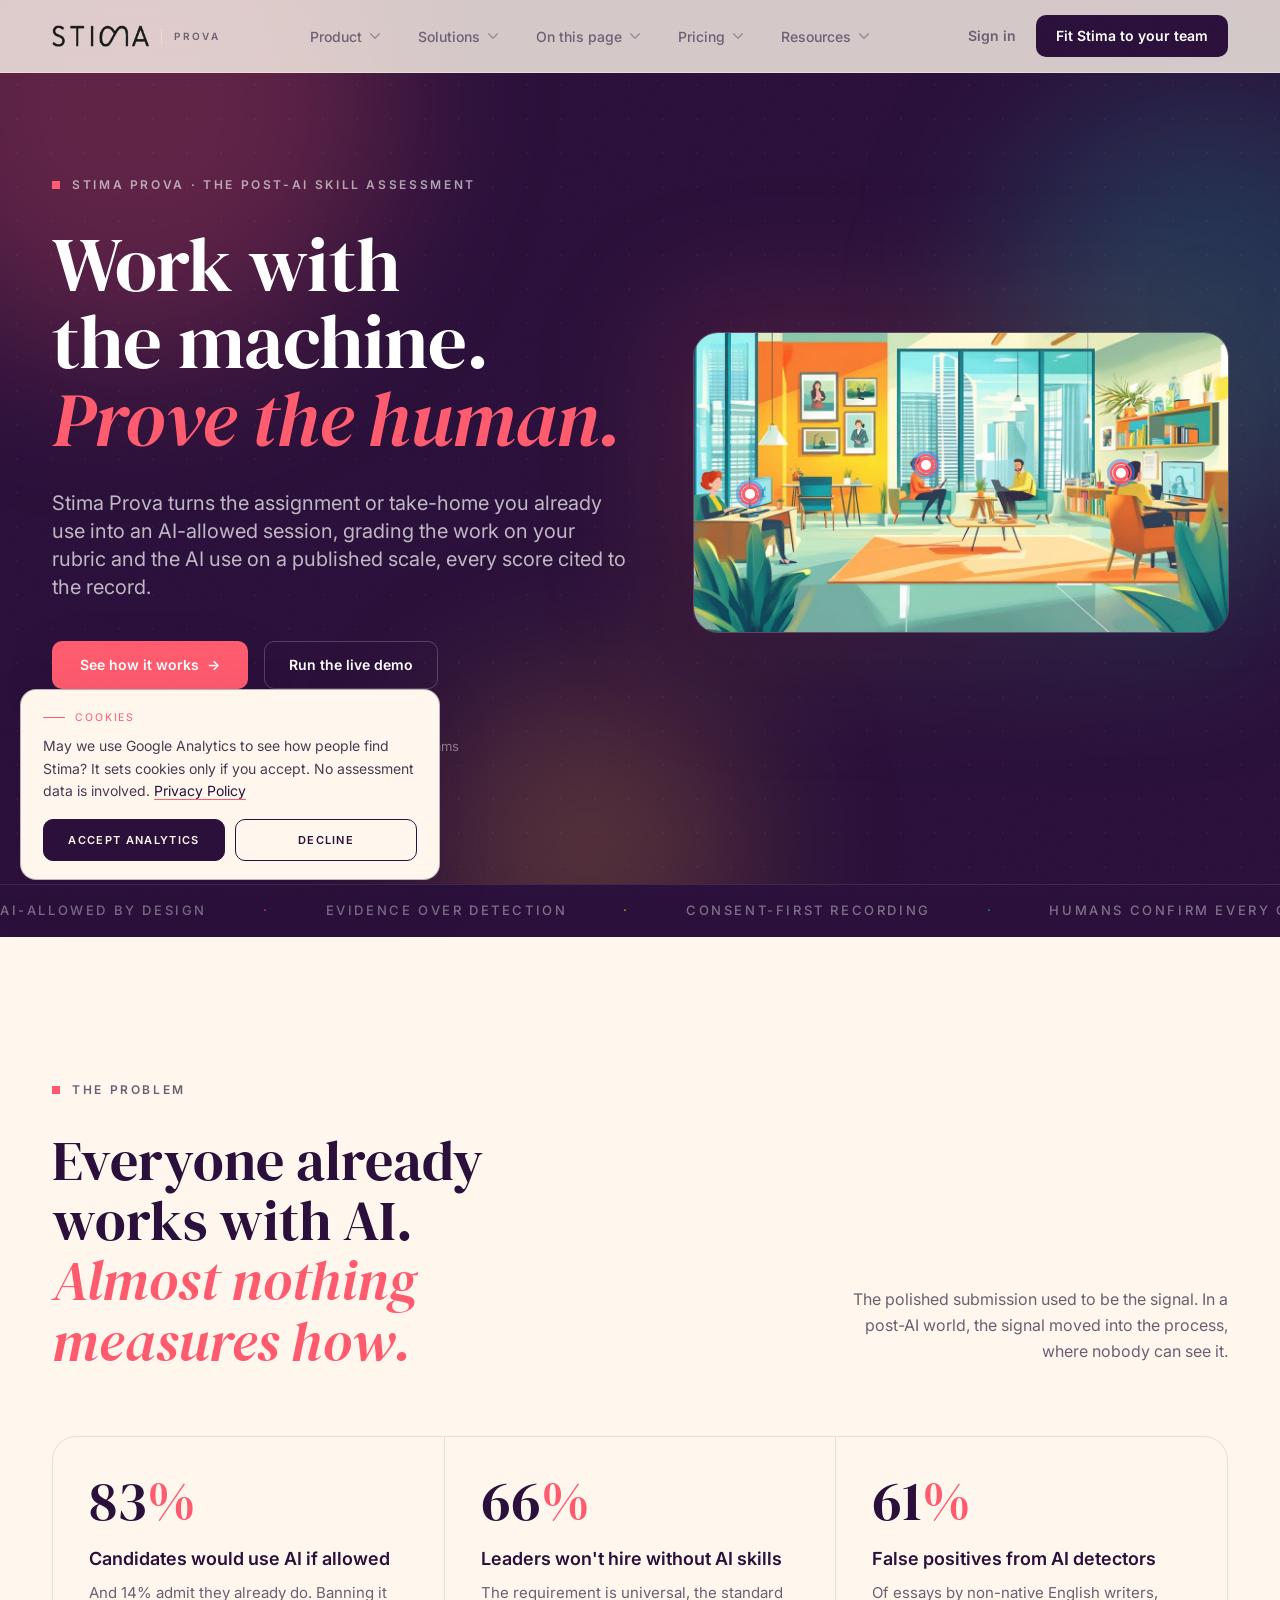
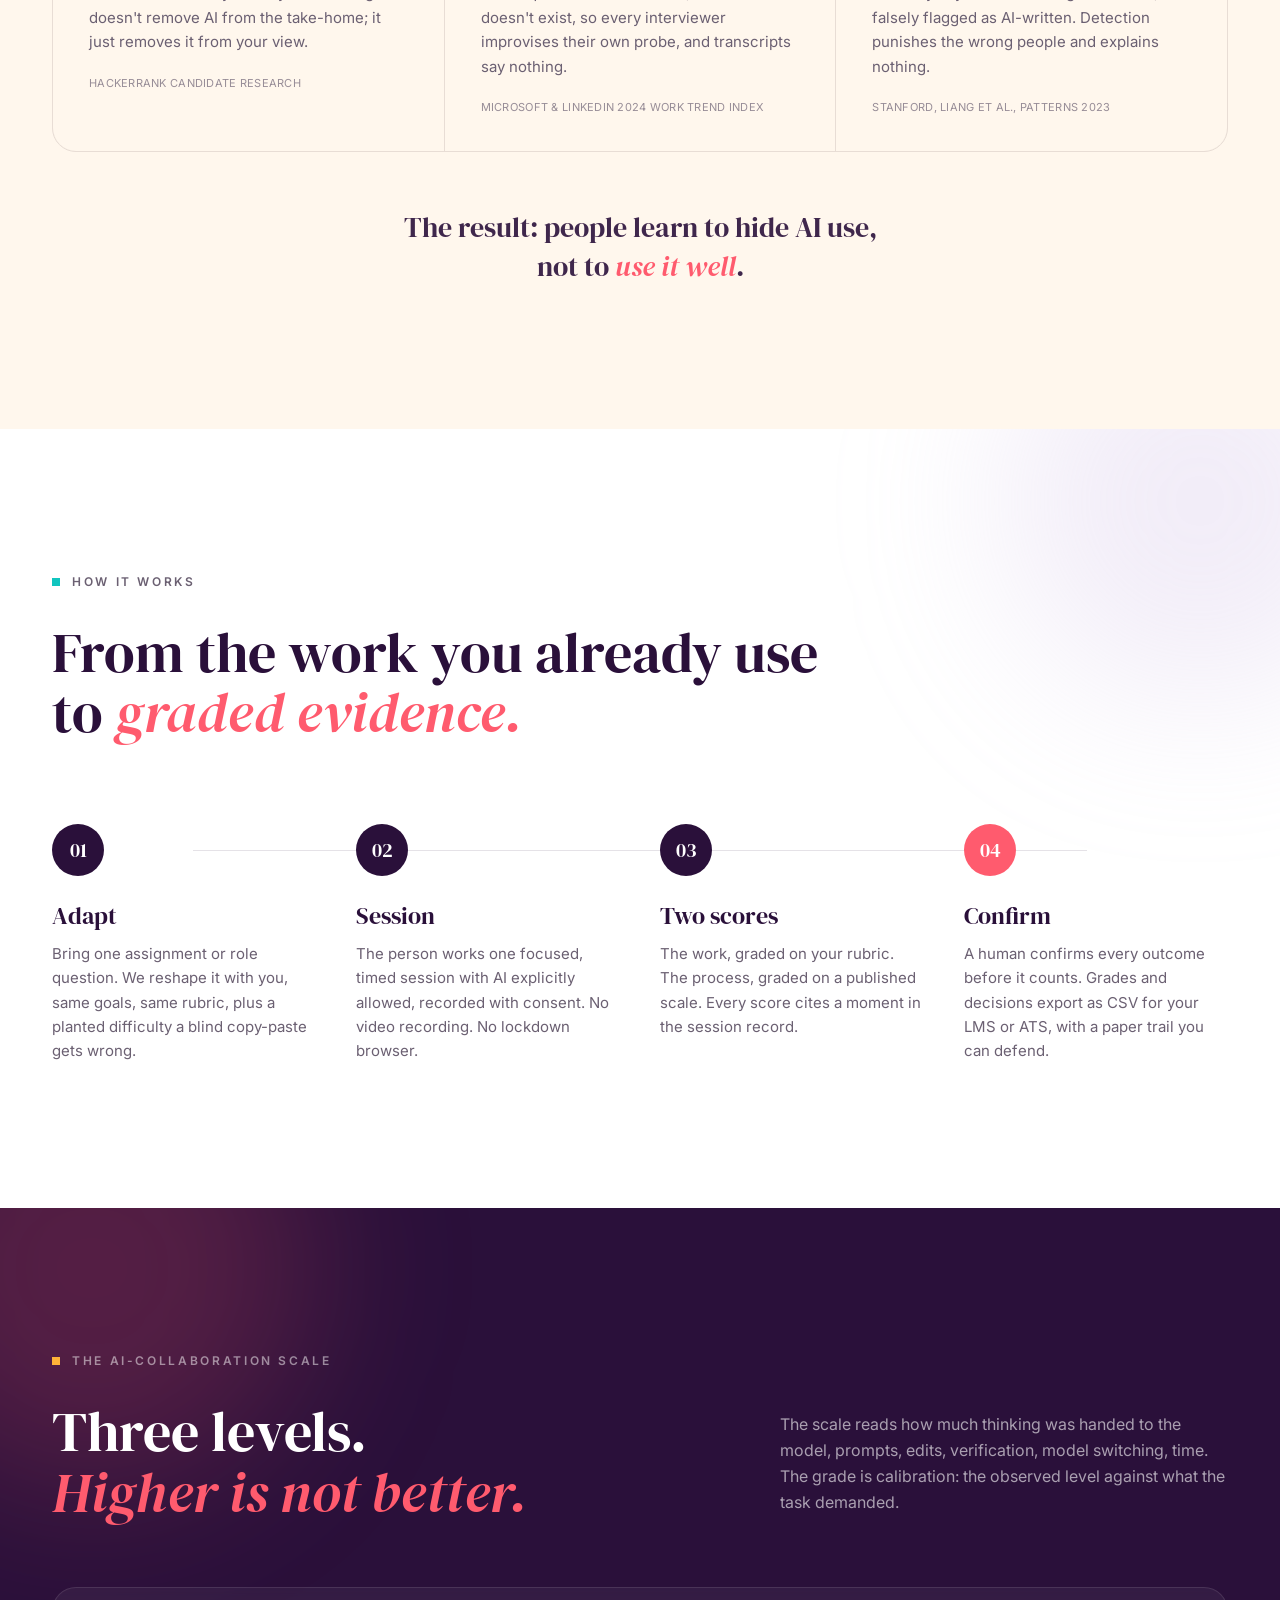
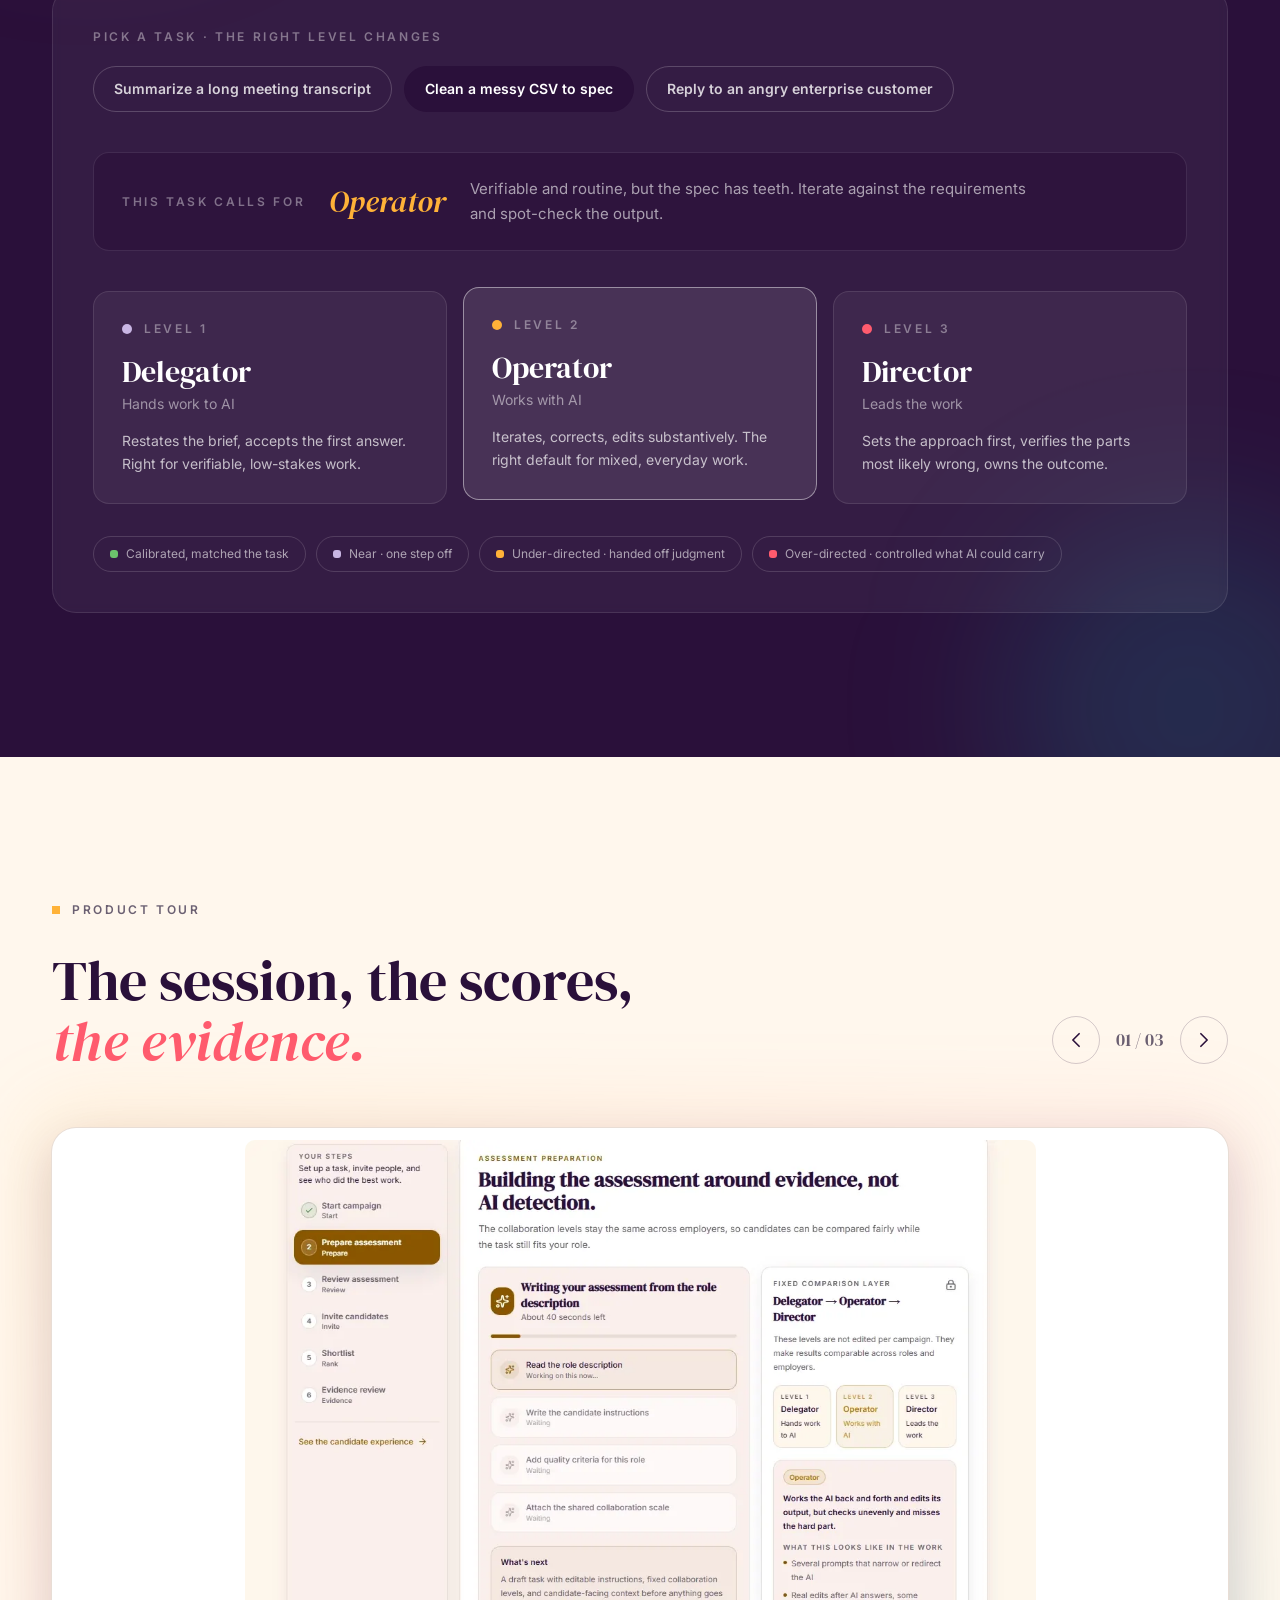
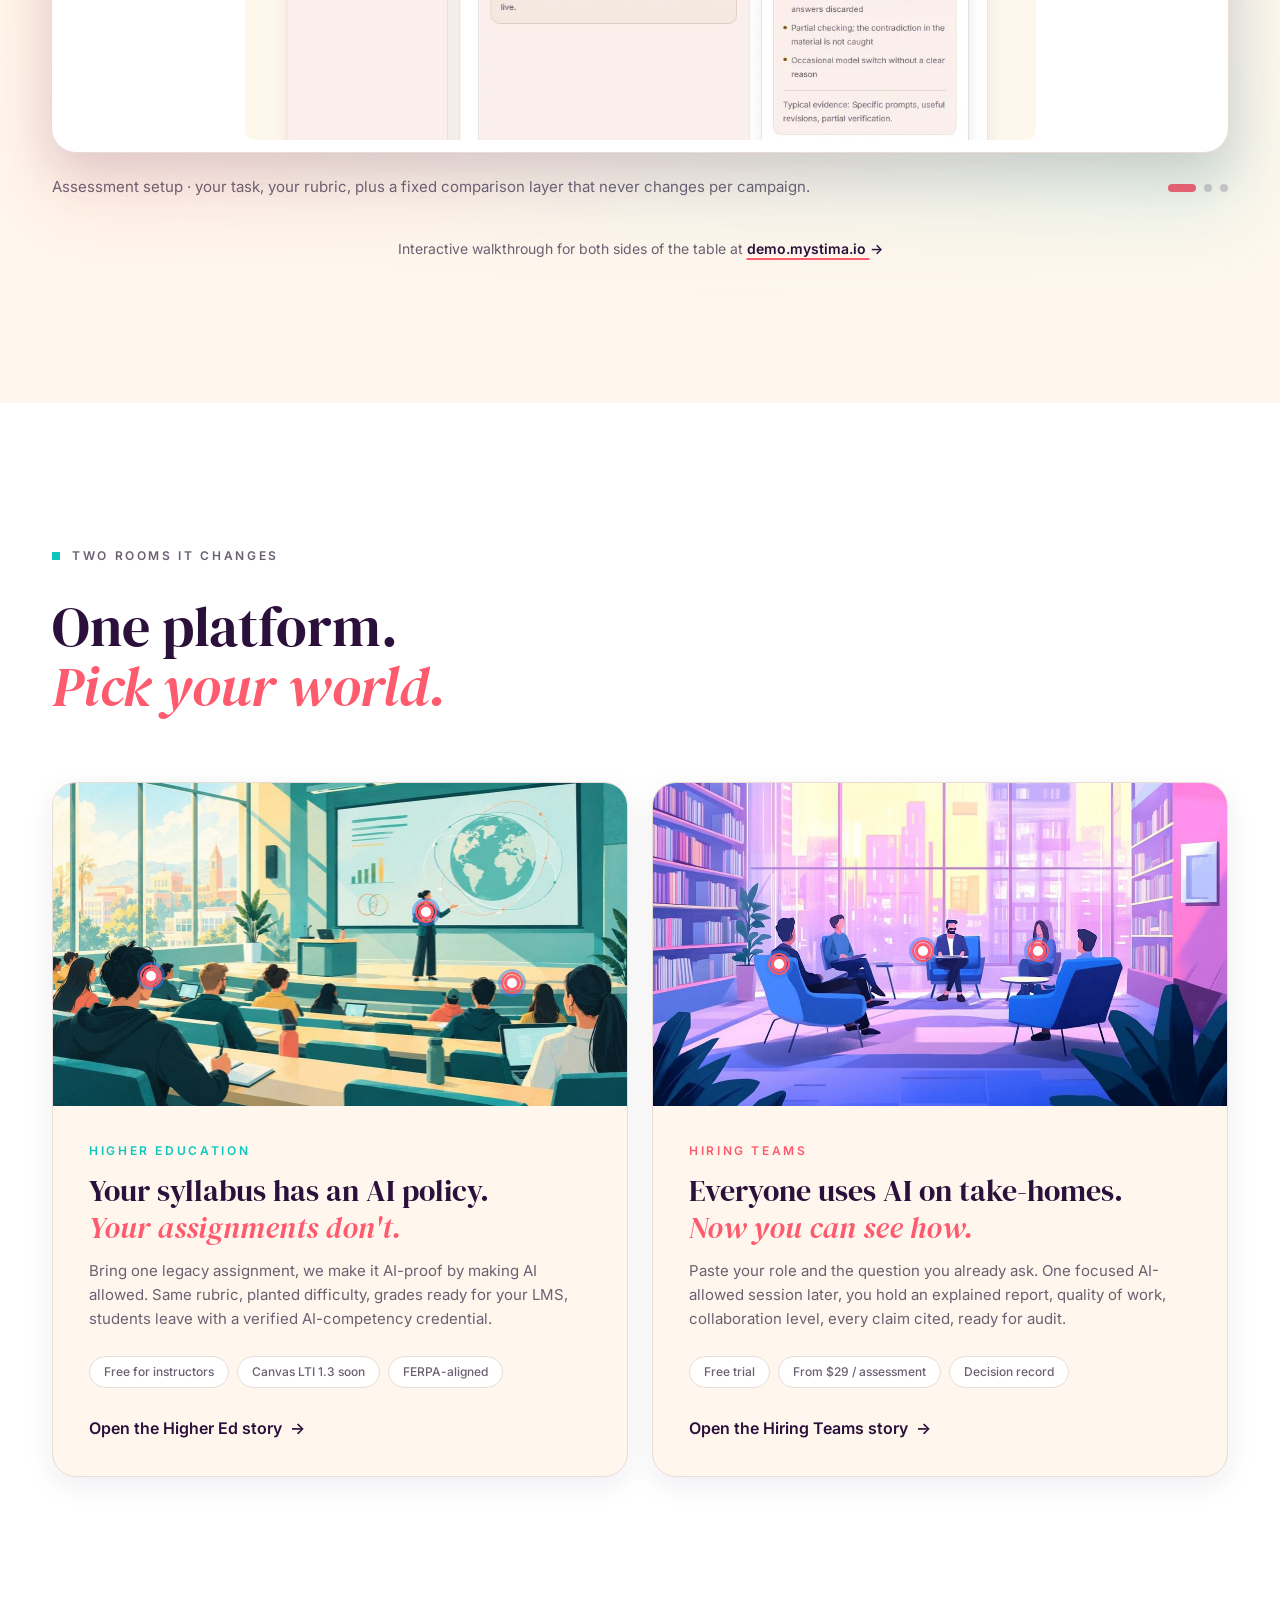
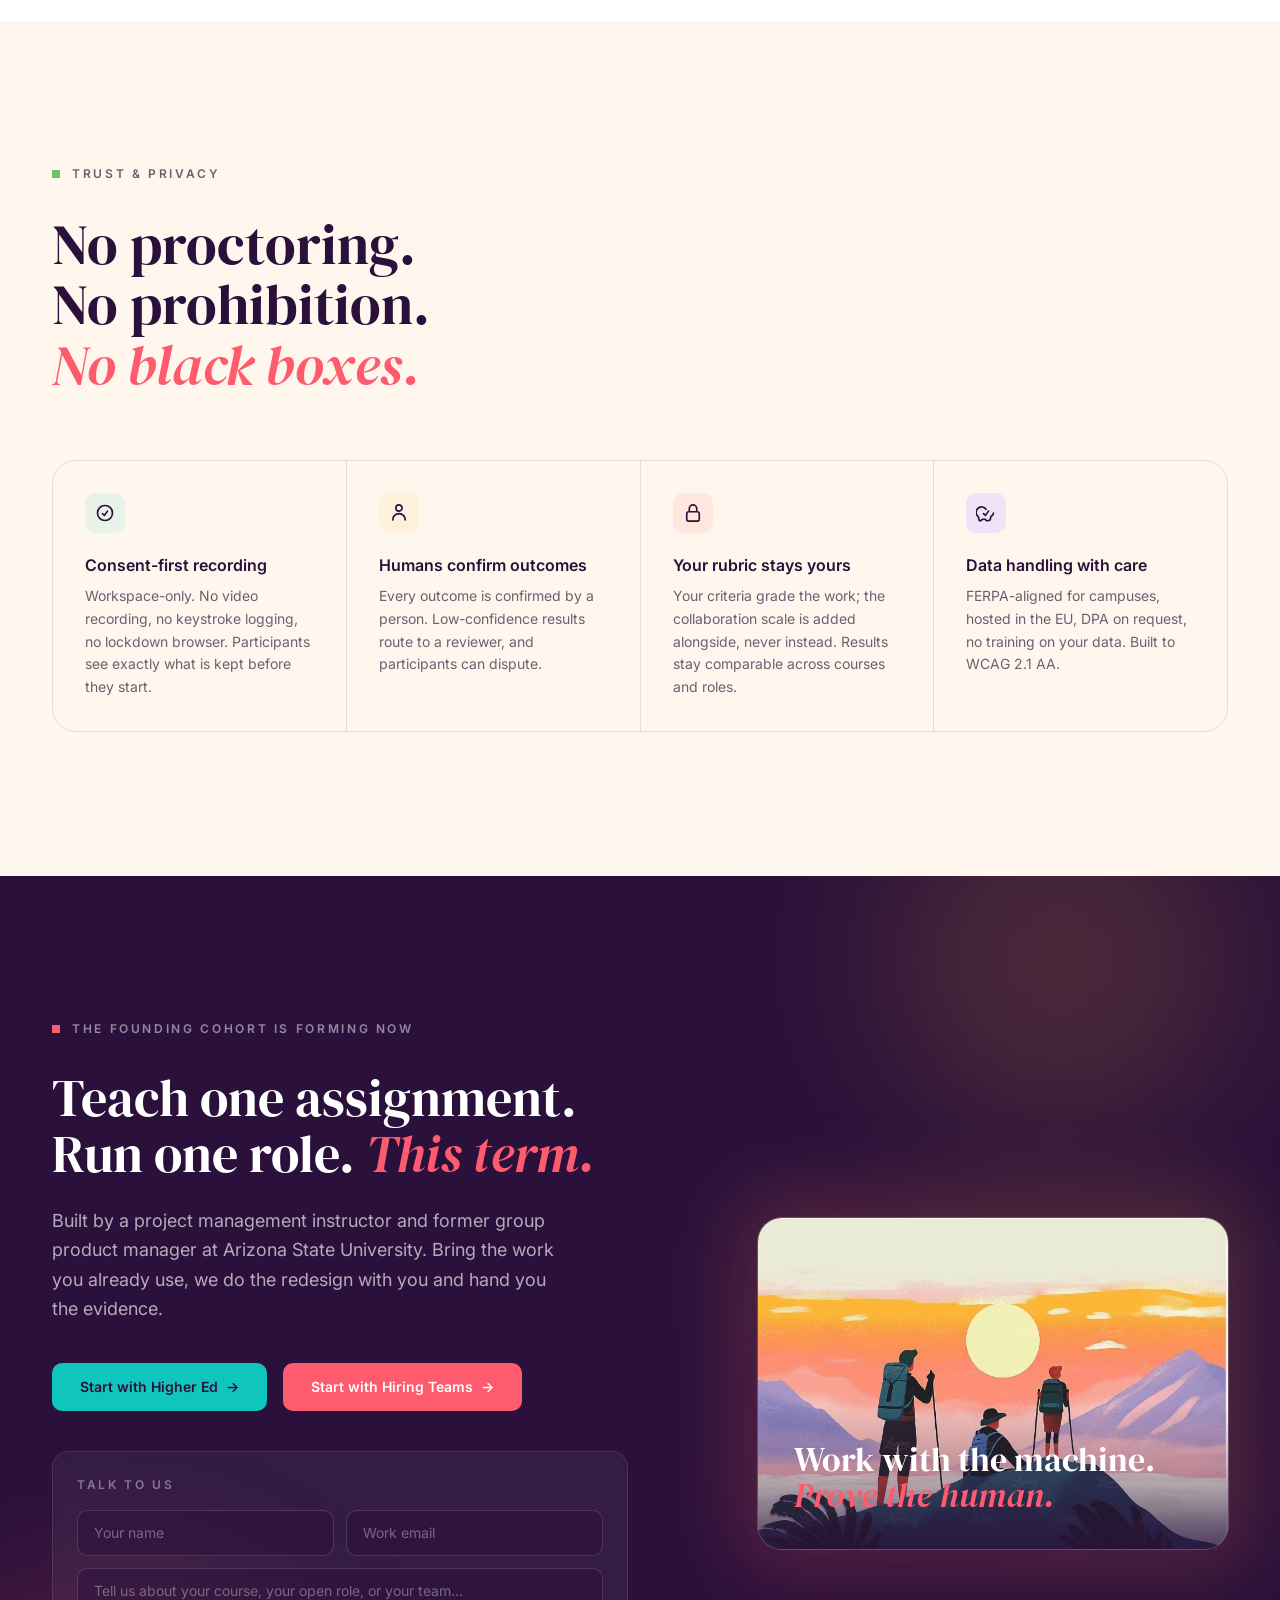
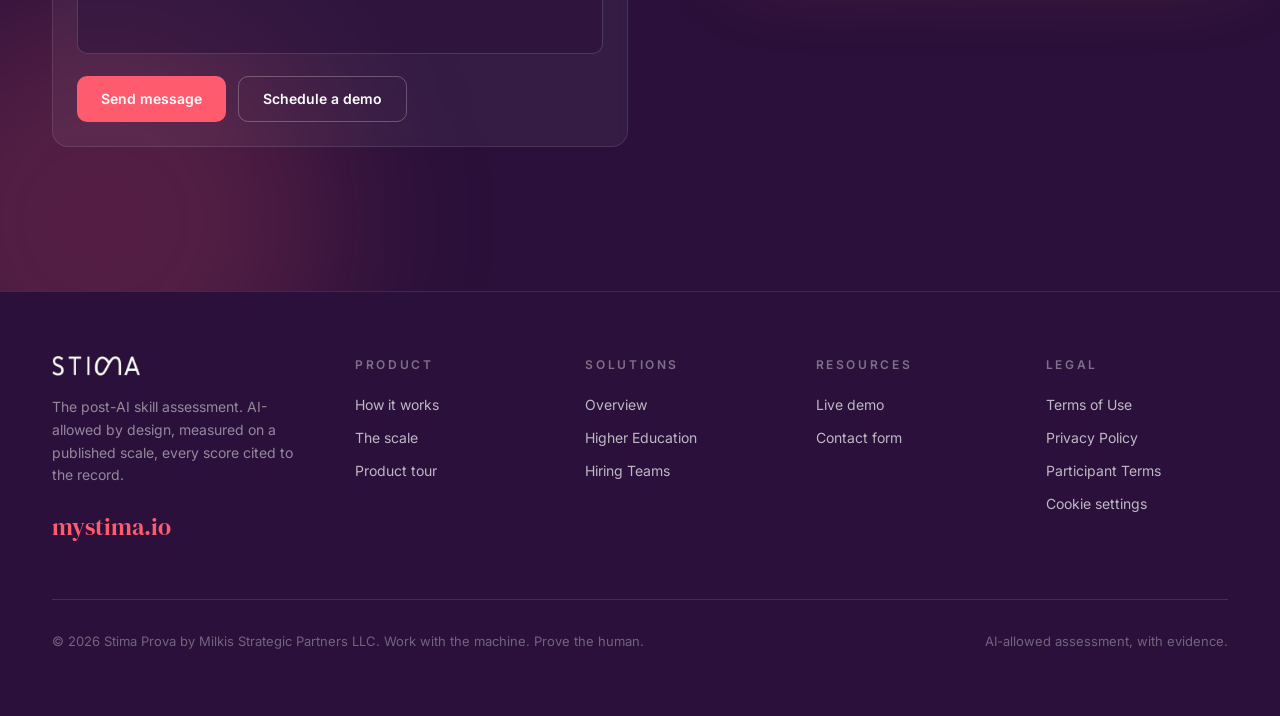
==== commit 194ac7cf: "Addresses without .html (Marianna, 30 September 2026): the pages link to /hiring-teams, /higher-ed a" ====
--- a/index.html
+++ b/index.html
@@ -11,7 +11,7 @@
 <link rel="canonical" href="https://mystima.io/">
 <meta property="og:type" content="website">
 <meta property="og:site_name" content="Stima Prova">
-<meta property="og:title" content="Stima Prova · The post-AI skill assessment">
+<meta property="og:title" content="Stima Prova: Work with the machine. Prove the human.">
 <meta property="og:description" content="Stima Prova turns the work people already do into AI-allowed sessions that produce two cited scores: the work on your rubric, the AI use on a published scale.">
 <meta property="og:url" content="https://mystima.io/">
 <meta property="og:image" content="https://mystima.io/img/prova/ad3ac03bf518.jpg">
@@ -143,8 +143,8 @@
           <svg class="w-3.5 h-3.5 opacity-60" fill="none" stroke="currentColor" stroke-width="2.2" viewBox="0 0 24 24"><path stroke-linecap="round" stroke-linejoin="round" d="M19.5 8.25l-7.5 7.5-7.5-7.5"/></svg></button>
         <div class="drop absolute left-0 top-full pt-3 w-[320px]">
           <div class="bg-white rounded-md2 shadow-float border border-divider p-2">
-            <a href="/higher-ed.html" class="drop-item flex flex-col gap-0.5 px-4 py-3 rounded-sm2"><span class="font-semibold text-plum">For Higher Education</span><span class="text-[13px] text-muted">AI-allowed coursework, measured</span></a>
-            <a href="/hiring-teams.html" class="drop-item flex flex-col gap-0.5 px-4 py-3 rounded-sm2"><span class="font-semibold text-plum">For Hiring Teams</span><span class="text-[13px] text-muted">AI-allowed take-homes, with evidence</span></a>
+            <a href="/higher-ed" class="drop-item flex flex-col gap-0.5 px-4 py-3 rounded-sm2"><span class="font-semibold text-plum">For Higher Education</span><span class="text-[13px] text-muted">AI-allowed coursework, measured</span></a>
+            <a href="/hiring-teams" class="drop-item flex flex-col gap-0.5 px-4 py-3 rounded-sm2"><span class="font-semibold text-plum">For Hiring Teams</span><span class="text-[13px] text-muted">AI-allowed take-homes, with evidence</span></a>
           </div>
         </div>
       </div>
@@ -167,8 +167,8 @@
           <svg class="w-3.5 h-3.5 opacity-60" fill="none" stroke="currentColor" stroke-width="2.2" viewBox="0 0 24 24"><path stroke-linecap="round" stroke-linejoin="round" d="M19.5 8.25l-7.5 7.5-7.5-7.5"/></svg></button>
         <div class="drop absolute left-0 top-full pt-3 w-[300px]">
           <div class="bg-white rounded-md2 shadow-float border border-divider p-2">
-            <a href="/hiring-teams.html#pricing" class="drop-item flex flex-col gap-0.5 px-4 py-3 rounded-sm2"><span class="font-semibold text-plum">For Hiring Teams</span><span class="text-[13px] text-muted">Free trial, then from $29 per assessment</span></a>
-            <a href="/higher-ed.html#pricing" class="drop-item flex flex-col gap-0.5 px-4 py-3 rounded-sm2"><span class="font-semibold text-plum">For Higher Education</span><span class="text-[13px] text-muted">Free for instructors, campus plans per student</span></a>
+            <a href="/hiring-teams#pricing" class="drop-item flex flex-col gap-0.5 px-4 py-3 rounded-sm2"><span class="font-semibold text-plum">For Hiring Teams</span><span class="text-[13px] text-muted">Free trial, then from $29 per assessment</span></a>
+            <a href="/higher-ed#pricing" class="drop-item flex flex-col gap-0.5 px-4 py-3 rounded-sm2"><span class="font-semibold text-plum">For Higher Education</span><span class="text-[13px] text-muted">Free for instructors, campus plans per student</span></a>
           </div>
         </div>
       </div>
@@ -203,8 +203,8 @@
       <a href="#contact" class="block text-plum">Contact</a>
     </div></div>
     <div><p class="eyebrow text-muted mb-3">Solutions</p><div class="space-y-3 pl-1">
-      <a href="/higher-ed.html" class="block text-plum">For Higher Education</a>
-      <a href="/hiring-teams.html" class="block text-plum">For Hiring Teams</a>
+      <a href="/higher-ed" class="block text-plum">For Higher Education</a>
+      <a href="/hiring-teams" class="block text-plum">For Hiring Teams</a>
     </div></div>
     <div><p class="eyebrow text-muted mb-3">Resources</p><div class="space-y-3 pl-1">
       <a href="https://demo.mystima.io/" target="_blank" rel="noopener" class="block text-plum">Live demo</a>
@@ -464,7 +464,7 @@
 
     <div class="grid gap-6 lg:grid-cols-2">
       <!-- Higher Ed -->
-      <a href="/higher-ed.html" class="reveal lift group bg-cream rounded-lg2 overflow-hidden shadow-card border border-divider block">
+      <a href="/higher-ed" class="reveal lift group bg-cream rounded-lg2 overflow-hidden shadow-card border border-divider block">
         <div class="overflow-hidden relative">
           <img loading="lazy" decoding="async" src="/img/prova/dea94b6fc6e8.jpg" alt="Illustration of a lecturer presenting to students in a bright modern lecture hall" class="w-full aspect-[16/9] object-cover group-hover:scale-[1.03] transition-transform duration-700" width="1100">
           <button class="hotspot" style="top:60%;left:17%" aria-label="Data privacy"><span class="ring"></span><span class="dot"></span><span class="tip"><span class="t-title">Data privacy</span><span class="t-ctx">Consent-first recording. FERPA-aligned handling, no training on student data.</span></span></button>
@@ -485,7 +485,7 @@
       </a>
 
       <!-- Hiring -->
-      <a href="/hiring-teams.html" class="reveal d1 lift group bg-cream rounded-lg2 overflow-hidden shadow-card border border-divider block">
+      <a href="/hiring-teams" class="reveal d1 lift group bg-cream rounded-lg2 overflow-hidden shadow-card border border-divider block">
         <div class="overflow-hidden relative">
           <img loading="lazy" decoding="async" src="/img/prova/62a4b88eebd3.jpg" alt="students and faculty in discussion at a university library" class="w-full aspect-[16/9] object-cover object-top group-hover:scale-[1.03] transition-transform duration-700" width="1100">
           <button class="hotspot" style="top:56%;left:22%" aria-label="The work, on your criteria"><span class="ring"></span><span class="dot"></span><span class="tip"><span class="t-title">The work, on your criteria</span><span class="t-ctx">The deliverable is graded blind on your rubric, separate from the process.</span></span></button>
@@ -494,7 +494,7 @@
         </div>
         <div class="p-9">
           <div class="eyebrow text-coral mb-3">Hiring Teams</div>
-          <h3 class="font-serif text-3xl leading-tight mb-3"><span class="block">Everyone uses AI on take-homes.</span><span class="block"><span class="accent">Now you can see how.</span></span></h3>
+          <h3 class="font-serif text-3xl leading-tight mb-3"><span class="block">Everyone uses AI on <span class="whitespace-nowrap">take-homes</span>.</span><span class="block"><span class="accent">Now you can see how.</span></span></h3>
           <p class="text-muted text-[15px] leading-relaxed mb-6">Paste your role and the question you already ask. One focused AI-allowed session later, you hold an explained report, quality of work, collaboration level, every claim cited, ready for audit.</p>
           <div class="flex flex-wrap gap-2 mb-7 text-[12px] font-medium">
             <span class="rounded-full bg-white border border-divider px-3.5 py-1.5 text-muted">Free trial</span>
@@ -519,7 +519,7 @@
     <div class="grid gap-px bg-divider border border-divider rounded-lg2 overflow-hidden sm:grid-cols-2 lg:grid-cols-4">
       <div class="reveal bg-cream p-8 lift">
         <span class="w-10 h-10 rounded-sm2 bg-[#E7F2E8] flex items-center justify-center mb-5"><svg class="w-5 h-5 text-plum" fill="none" stroke="currentColor" stroke-width="2" viewBox="0 0 24 24"><path stroke-linecap="round" stroke-linejoin="round" d="M9 12.75L11.25 15 15 9.75M21 12a9 9 0 11-18 0 9 9 0 0118 0z"/></svg></span>
-        <h3 class="font-semibold mb-2">Consent-first recording</h3>
+        <h3 class="font-semibold mb-2"><span class="whitespace-nowrap">Consent-first</span> recording</h3>
         <p class="text-muted text-[14px] leading-relaxed">Workspace-only. No video recording, no keystroke logging, no lockdown browser. Participants see exactly what is kept before they start.</p>
       </div>
       <div class="reveal d1 bg-cream p-8 lift">
@@ -554,8 +554,8 @@
       <h2 class="reveal d1 font-serif text-4xl sm:text-5xl lg:text-[52px] lg:leading-[1.08] mb-6"><span class="block">Teach one assignment.</span><span class="block">Run one role. <span class="accent">This term.</span></span></h2>
       <p class="reveal d2 text-white/65 text-lg leading-relaxed max-w-lg mb-10">Built by a project management instructor and former group product manager at Arizona State University. Bring the work you already use, we do the redesign with you and hand you the evidence.</p>
       <div class="reveal d3 flex flex-wrap gap-4">
-        <a href="/higher-ed.html" class="arrow-link inline-flex items-center gap-2 bg-aqua text-plum font-semibold text-sm px-7 h-[48px] rounded-sm2 hover:bg-[#0da8a3] transition-colors">Start with Higher Ed <span class="arr">→</span></a>
-        <a href="/hiring-teams.html" class="arrow-link inline-flex items-center gap-2 bg-coral text-white font-semibold text-sm px-7 h-[48px] rounded-sm2 hover:bg-[#e84a5d] transition-colors">Start with Hiring Teams <span class="arr">→</span></a>
+        <a href="/higher-ed" class="arrow-link inline-flex items-center gap-2 bg-aqua text-plum font-semibold text-sm px-7 h-[48px] rounded-sm2 hover:bg-[#0da8a3] transition-colors">Start with Higher Ed <span class="arr">→</span></a>
+        <a href="/hiring-teams" class="arrow-link inline-flex items-center gap-2 bg-coral text-white font-semibold text-sm px-7 h-[48px] rounded-sm2 hover:bg-[#e84a5d] transition-colors">Start with Hiring Teams <span class="arr">→</span></a>
       </div>
       <div id="contact" class="reveal d4 mt-10 max-w-xl scroll-mt-28">
         <form id="contactForm" class="bg-white/5 border border-white/10 rounded-md2 p-6 backdrop-blur-sm">
@@ -601,8 +601,8 @@
       </ul></div>
       <div><p class="eyebrow text-white/40 mb-5">Solutions</p><ul class="space-y-3 text-[14px] text-white/70">
         <li><a href="/" class="hover:text-white transition-colors">Overview</a></li>
-        <li><a href="/higher-ed.html" class="hover:text-white transition-colors">Higher Education</a></li>
-        <li><a href="/hiring-teams.html" class="hover:text-white transition-colors">Hiring Teams</a></li>
+        <li><a href="/higher-ed" class="hover:text-white transition-colors">Higher Education</a></li>
+        <li><a href="/hiring-teams" class="hover:text-white transition-colors">Hiring Teams</a></li>
       </ul></div>
       <div><p class="eyebrow text-white/40 mb-5">Resources</p><ul class="space-y-3 text-[14px] text-white/70">
         <li><a href="https://demo.mystima.io/" target="_blank" rel="noopener" class="hover:text-white transition-colors">Live demo</a></li>
--- a/legal.css
+++ b/legal.css
@@ -136,3 +136,6 @@
 .ck-yes:hover{background:var(--accent);border-color:var(--accent)}
 @media(max-width:520px){.ck{left:12px;right:12px;bottom:12px;width:auto;padding:18px 18px 16px}}
 @media (prefers-reduced-motion: reduce){.ck{transition:none}}
+
+/* ---------- headings break into even lines ("in plain / sight.", "data protection / law") ---------- */
+.lg-hero h1,.lg-doc-title,.lg-text h2,.lgp-title{text-wrap:balance}
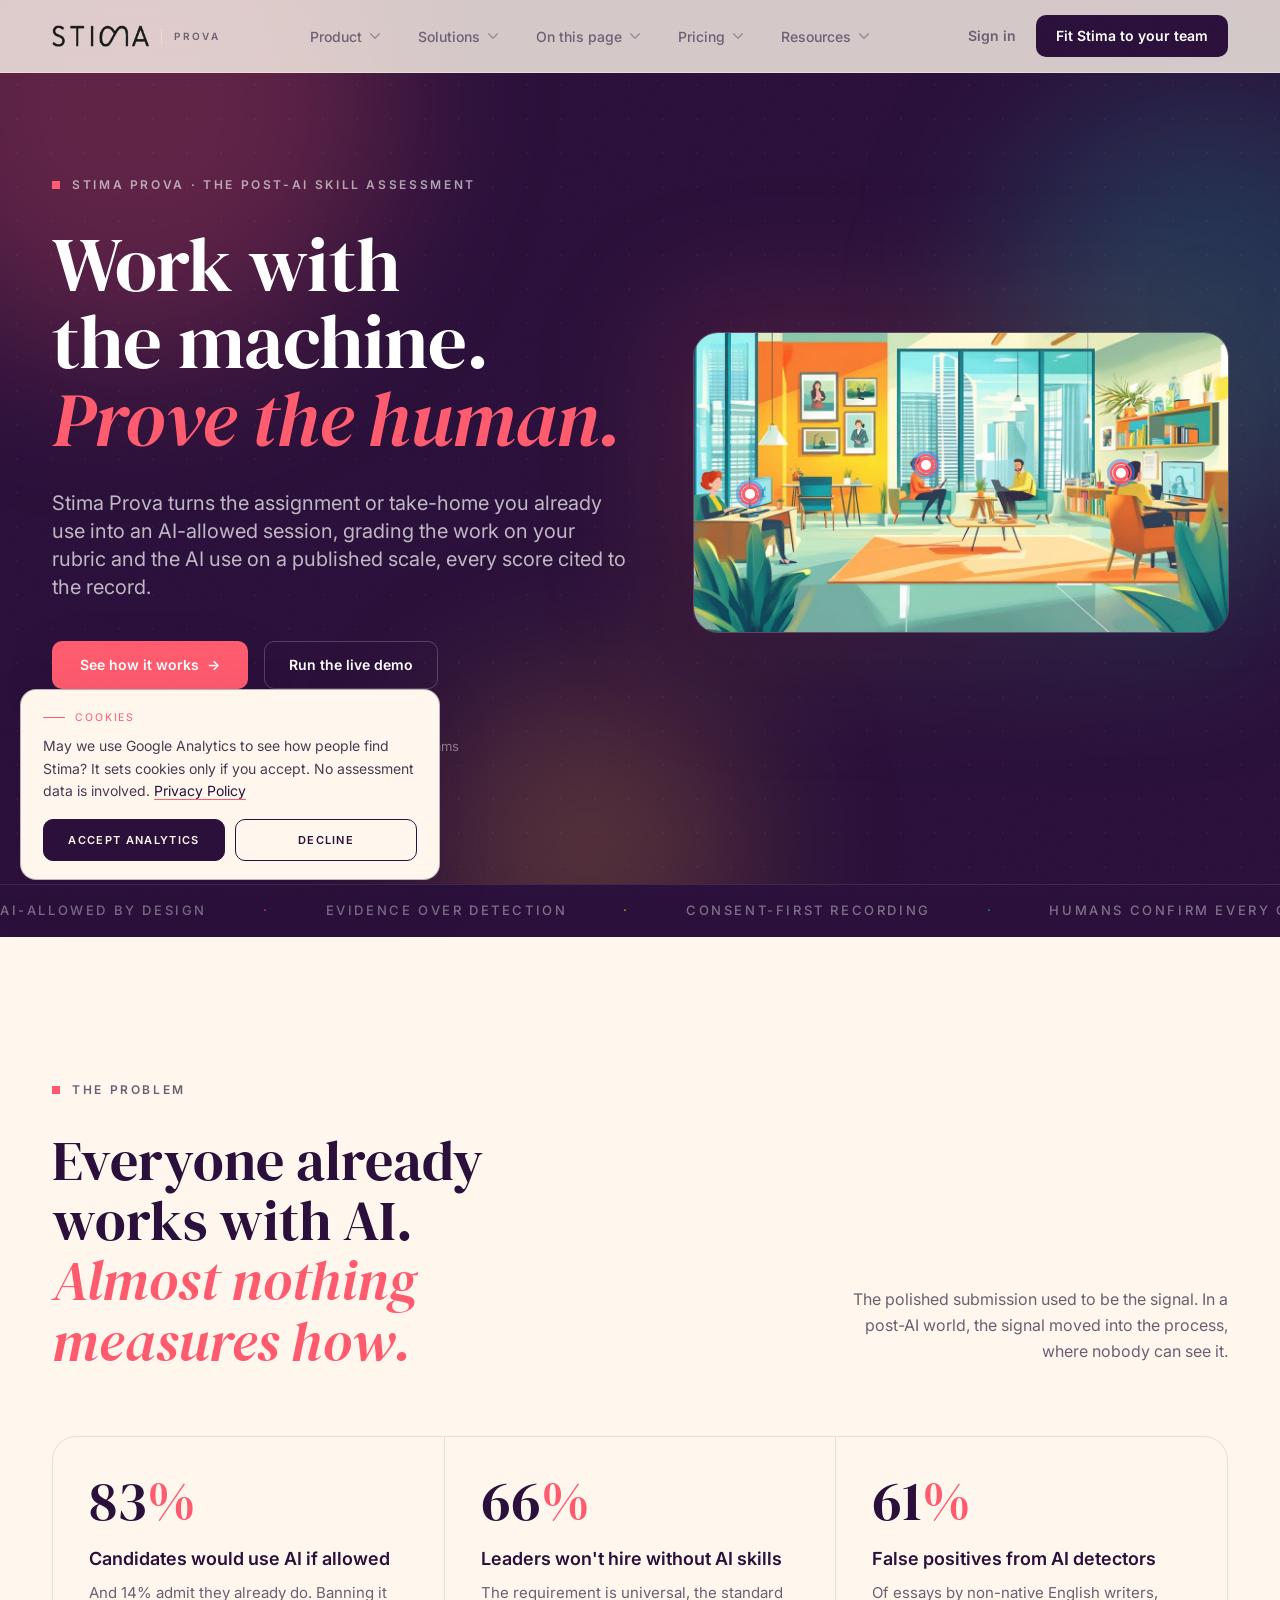
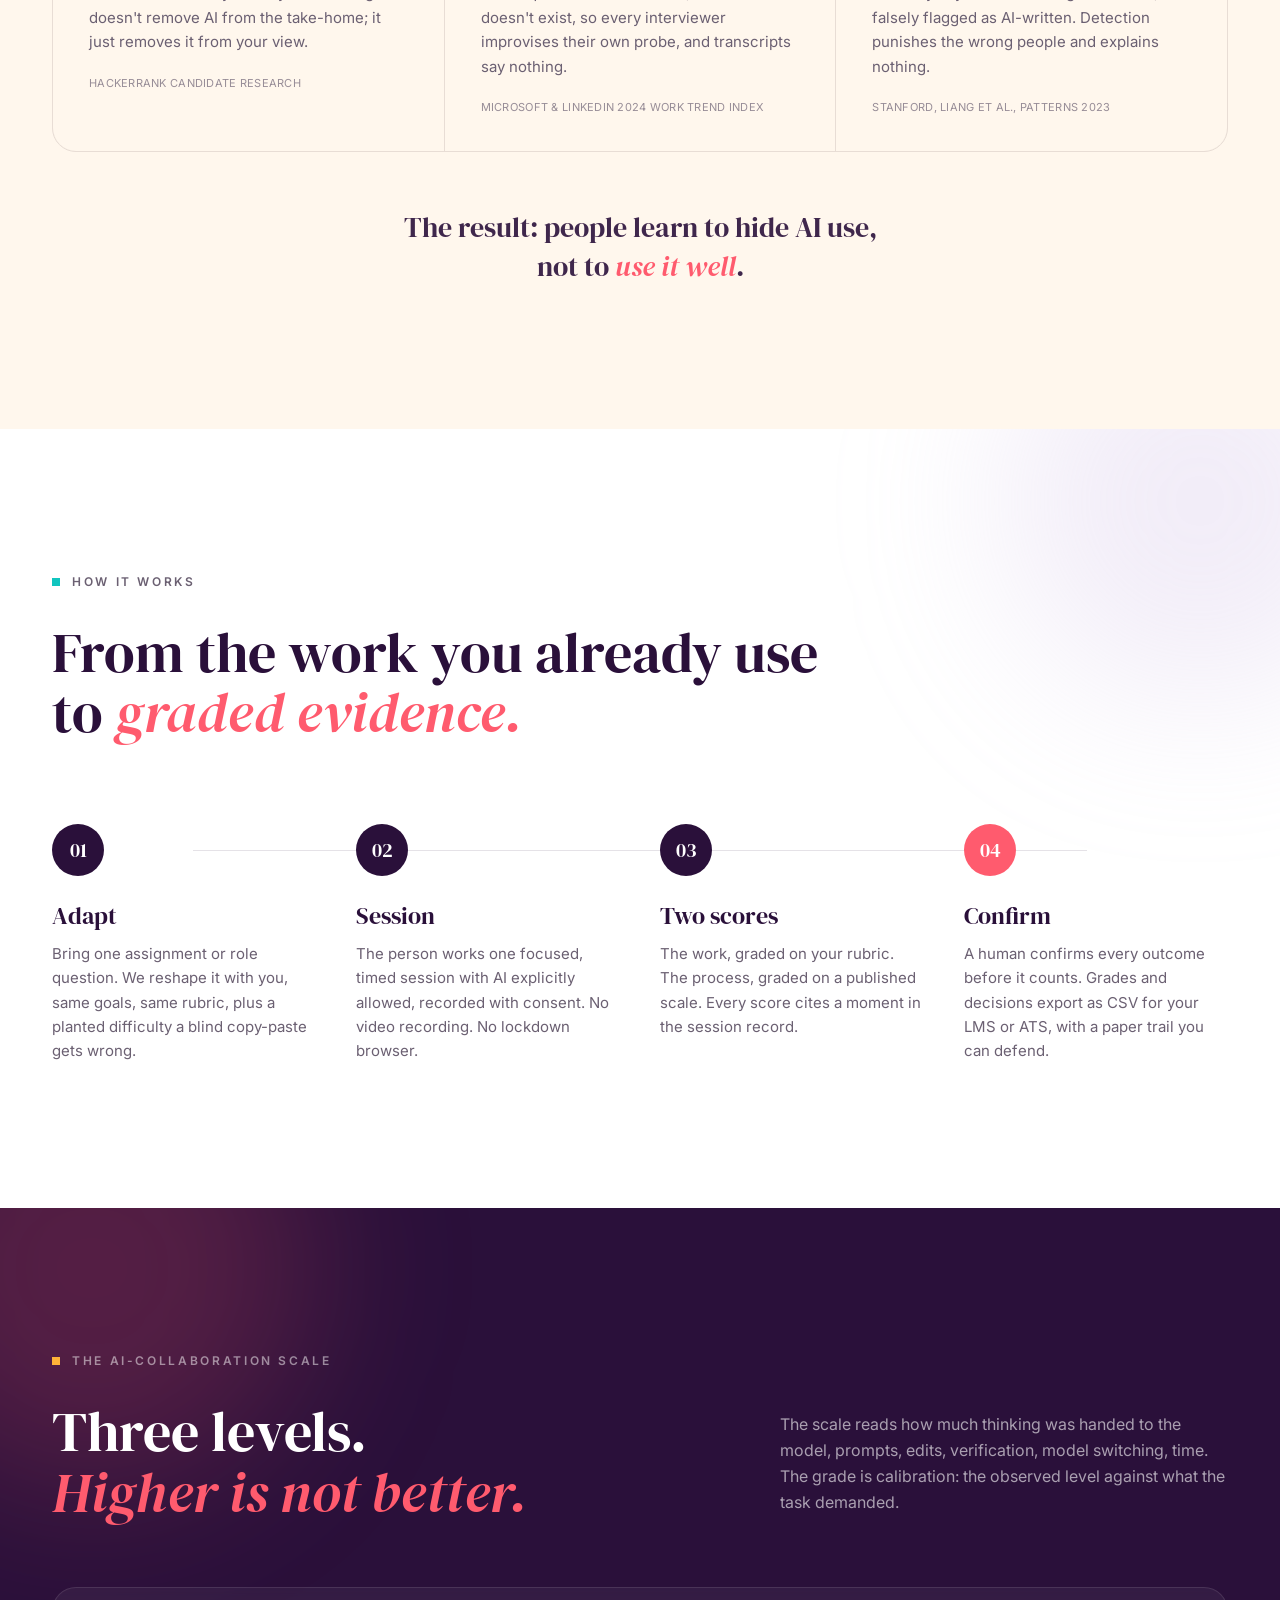
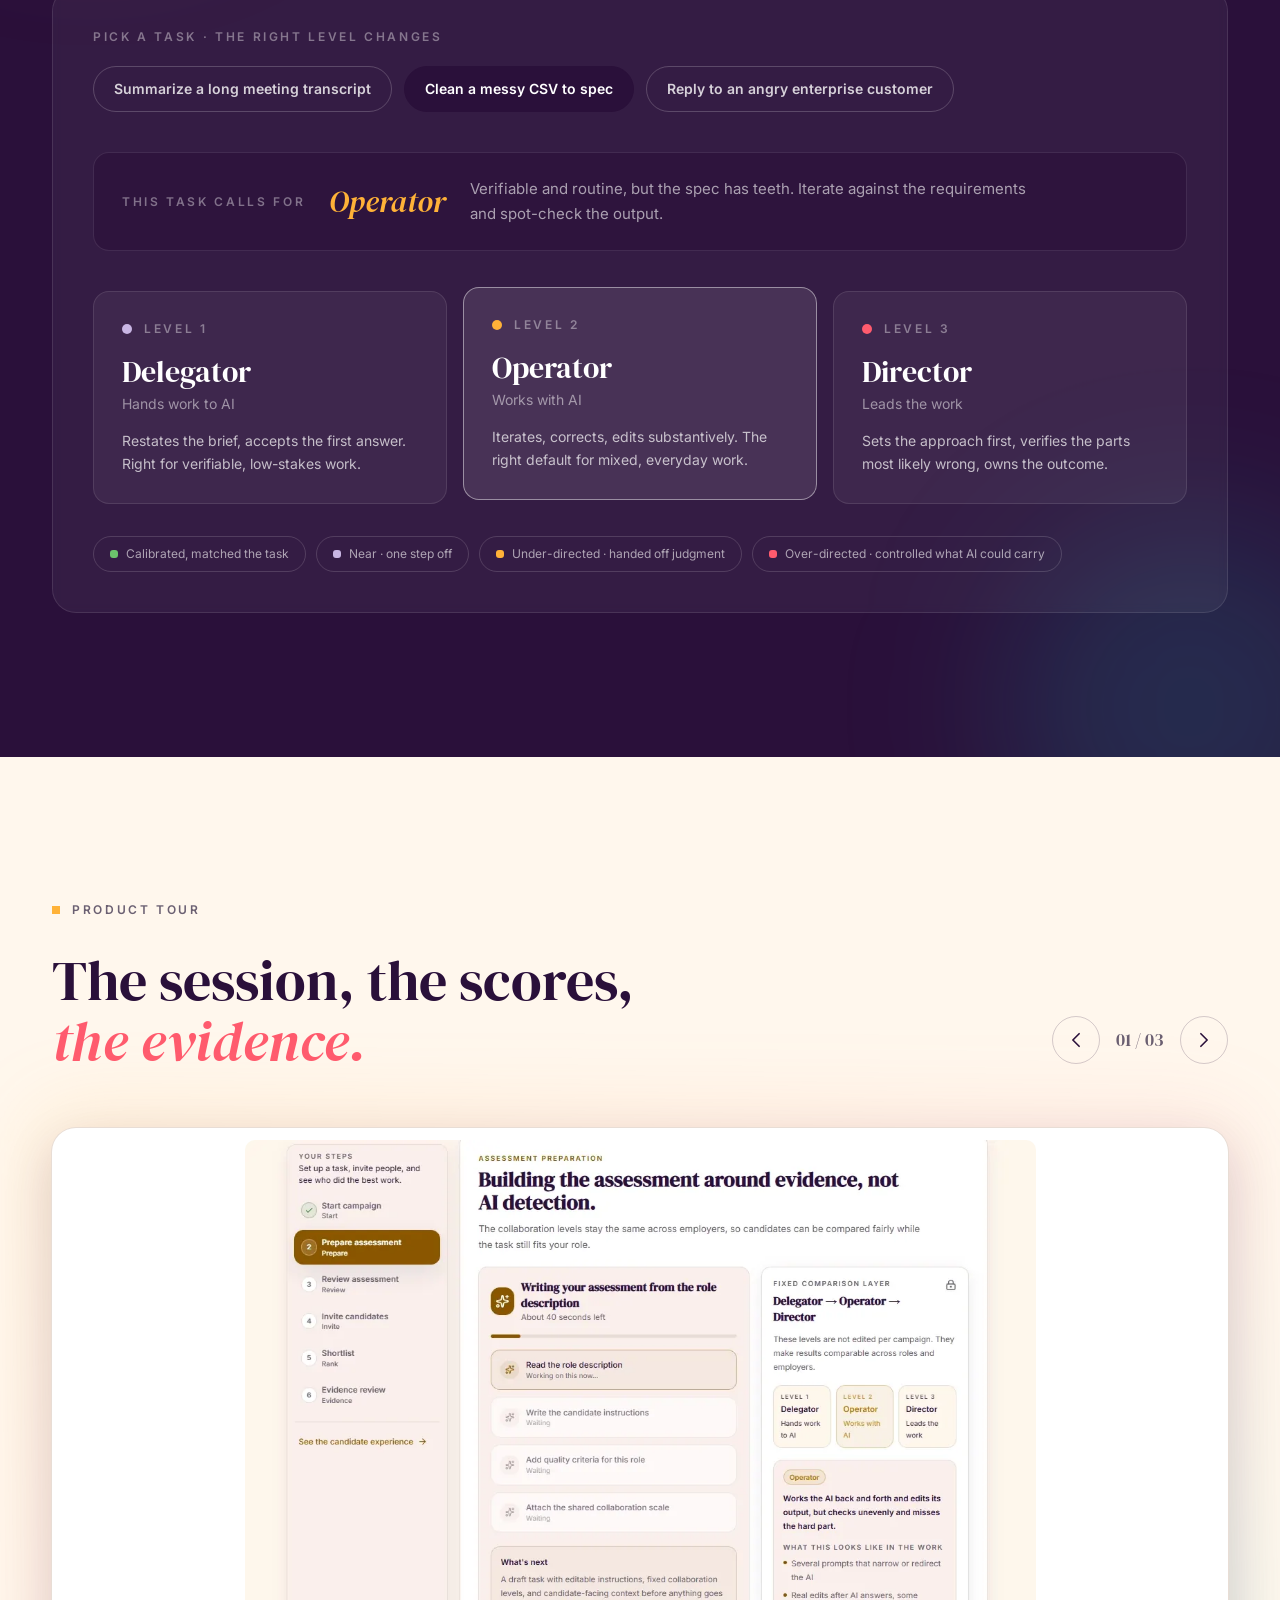
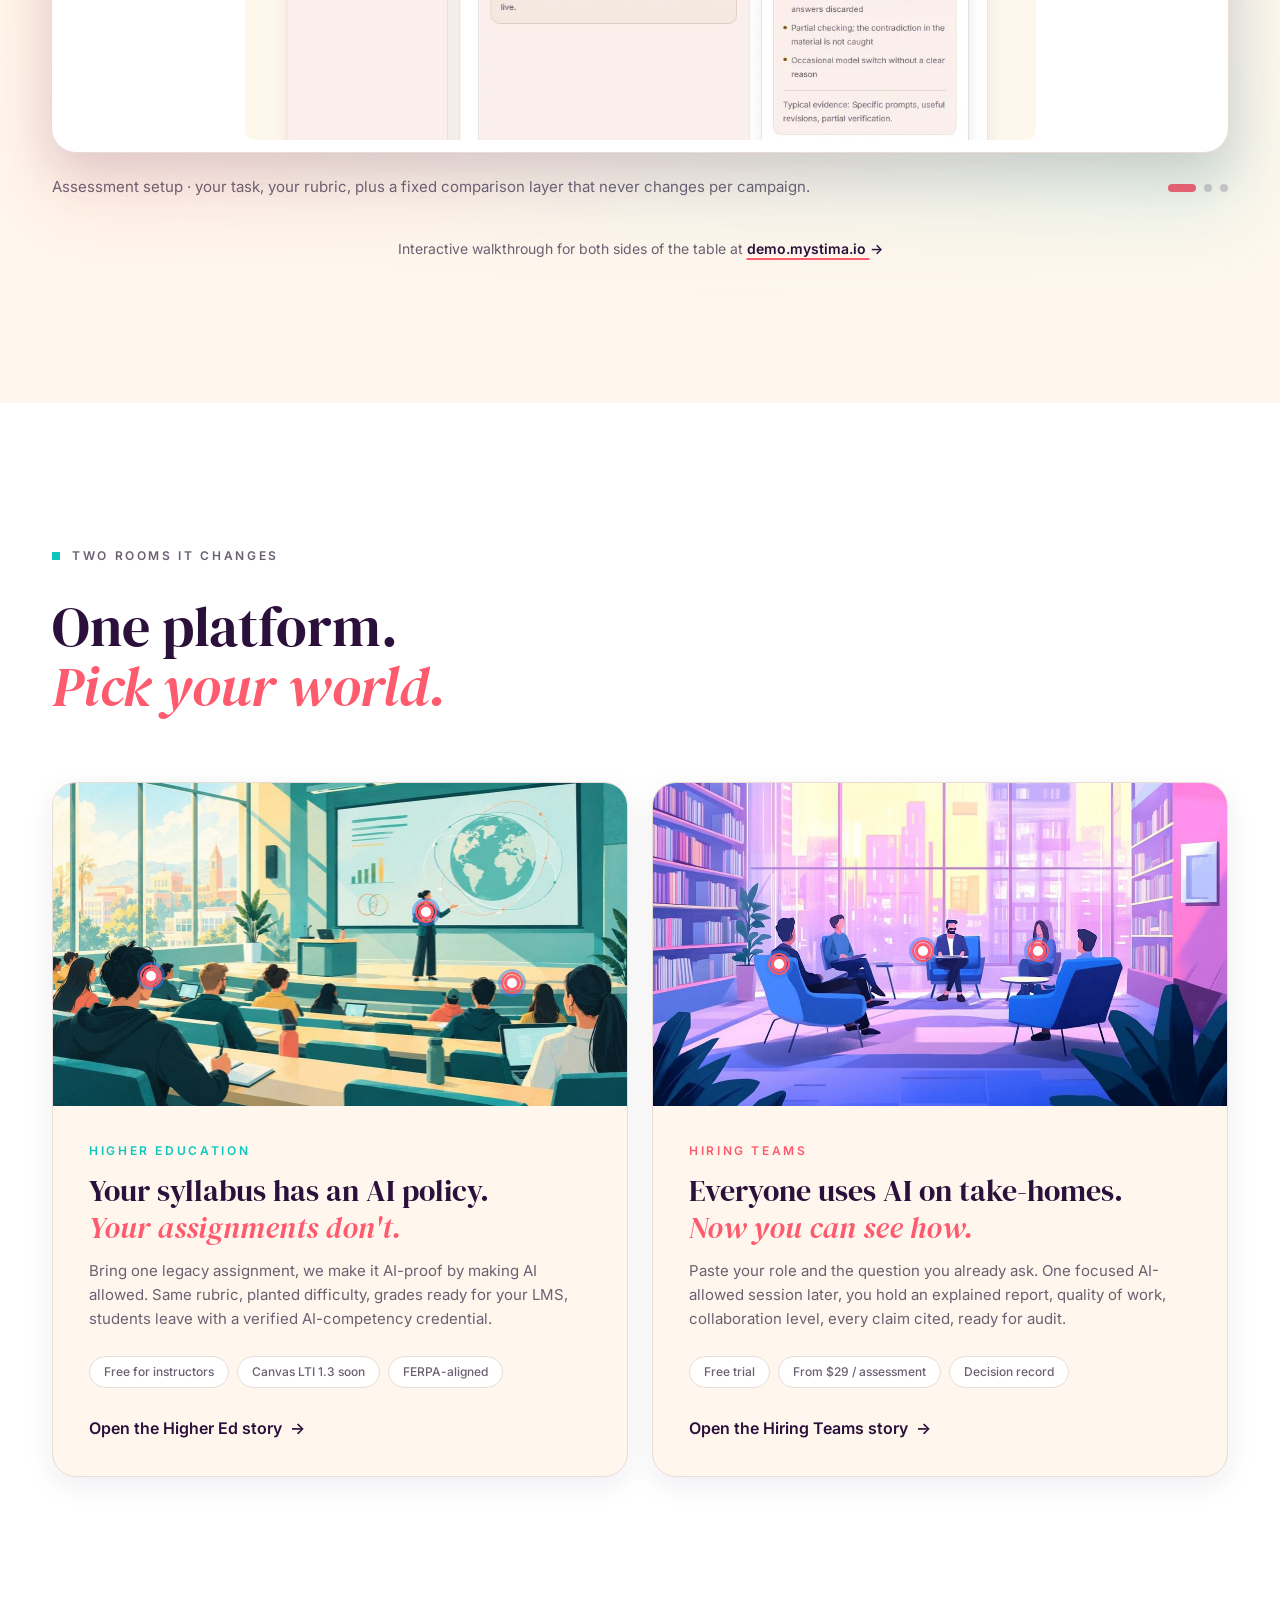
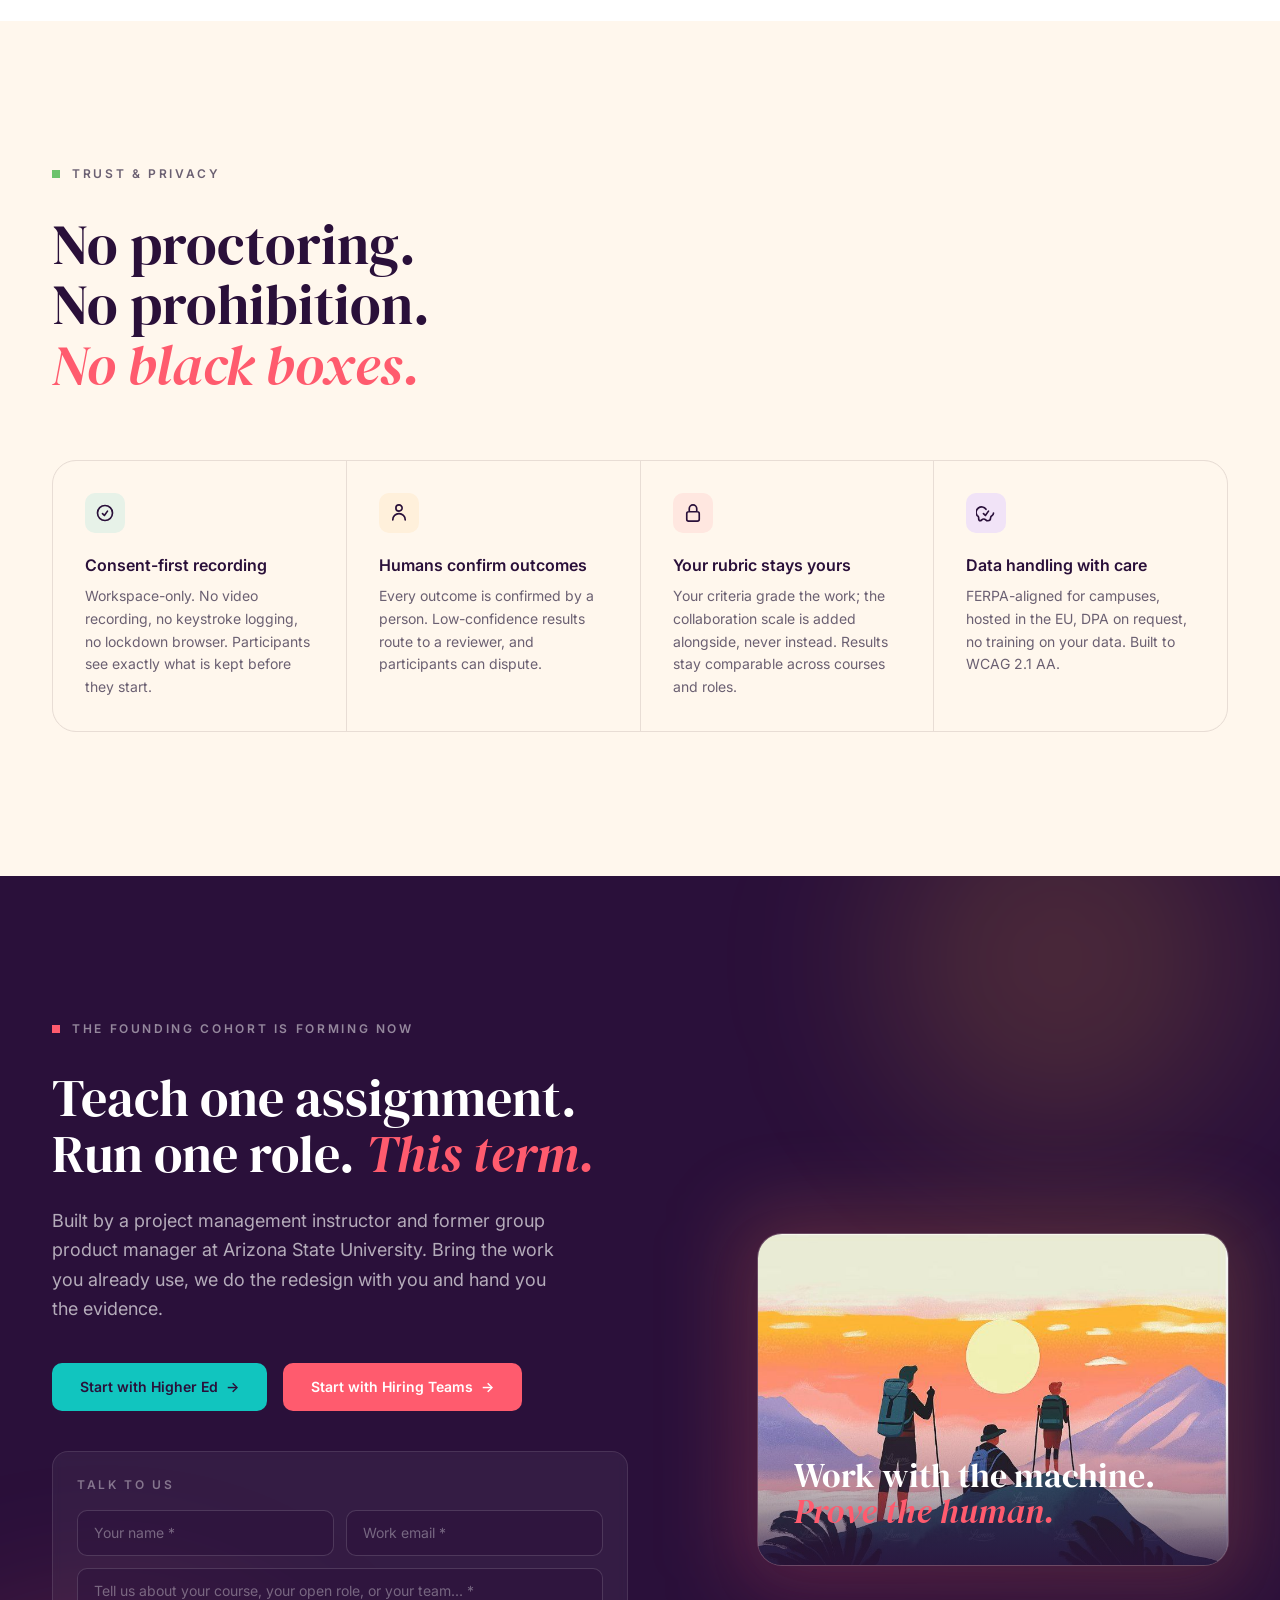
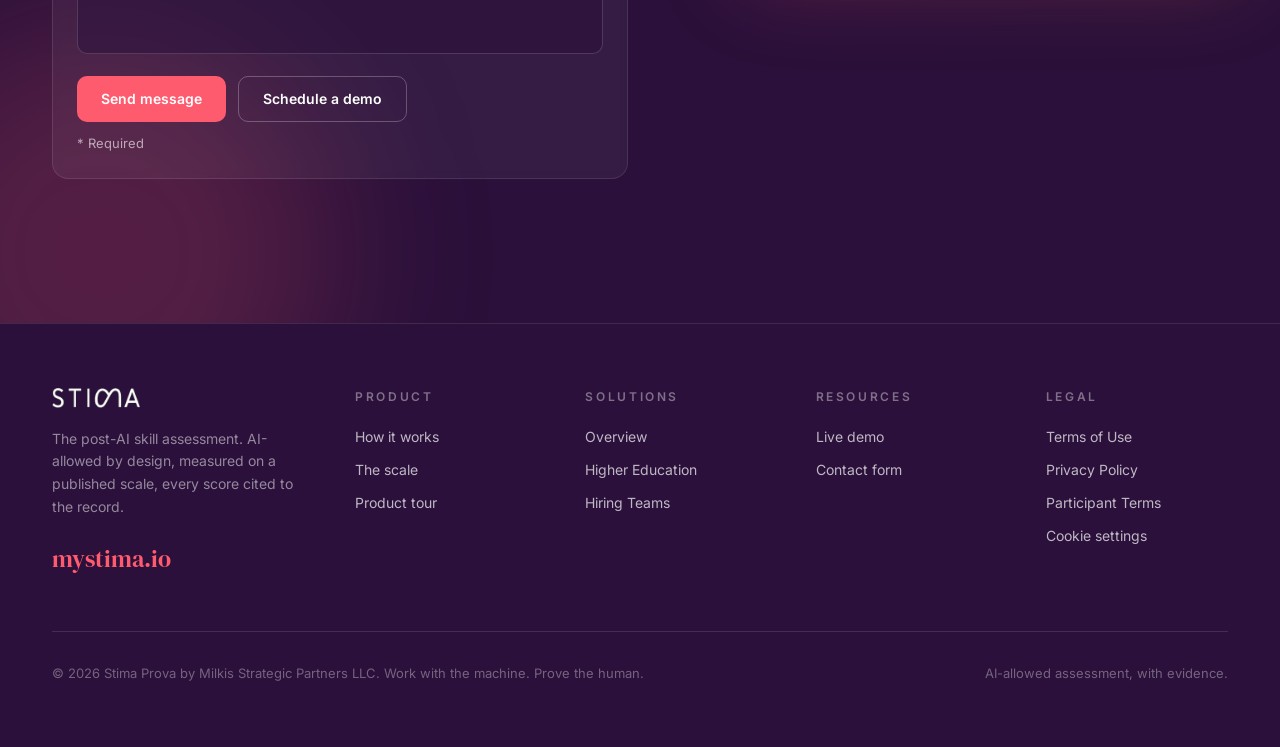
==== commit be5557a7: "Talk to us says which fields are required (Marianna, 30 September 2026): on the overview, For Hiring" ====
--- a/index.html
+++ b/index.html
@@ -561,16 +561,17 @@
         <form id="contactForm" class="bg-white/5 border border-white/10 rounded-md2 p-6 backdrop-blur-sm">
           <p class="eyebrow text-white/40 mb-4">Talk to us</p>
           <div class="grid sm:grid-cols-2 gap-3 mb-3">
-            <input id="cfName" name="name" type="text" required maxlength="120" autocomplete="name" placeholder="Your name" class="w-full bg-plum/50 border border-white/15 rounded-sm2 px-4 py-3 text-sm text-white placeholder:text-white/35 focus:border-aqua focus:outline-none transition-colors">
-            <input id="cfEmail" name="email" type="email" required maxlength="254" autocomplete="email" placeholder="Work email" class="w-full bg-plum/50 border border-white/15 rounded-sm2 px-4 py-3 text-sm text-white placeholder:text-white/35 focus:border-aqua focus:outline-none transition-colors">
-          </div>
-          <textarea id="cfMsg" name="message" rows="3" required maxlength="4000" placeholder="Tell us about your course, your open role, or your team..." class="w-full bg-plum/50 border border-white/15 rounded-sm2 px-4 py-3 text-sm text-white placeholder:text-white/35 focus:border-aqua focus:outline-none transition-colors resize-none mb-4"></textarea>
+            <input id="cfName" name="name" type="text" required maxlength="120" autocomplete="name" placeholder="Your name *" class="w-full bg-plum/50 border border-white/15 rounded-sm2 px-4 py-3 text-sm text-white placeholder:text-white/35 focus:border-aqua focus:outline-none transition-colors">
+            <input id="cfEmail" name="email" type="email" required maxlength="254" autocomplete="email" placeholder="Work email *" class="w-full bg-plum/50 border border-white/15 rounded-sm2 px-4 py-3 text-sm text-white placeholder:text-white/35 focus:border-aqua focus:outline-none transition-colors">
+          </div>
+          <textarea id="cfMsg" name="message" rows="3" required maxlength="4000" placeholder="Tell us about your course, your open role, or your team... *" class="w-full bg-plum/50 border border-white/15 rounded-sm2 px-4 py-3 text-sm text-white placeholder:text-white/35 focus:border-aqua focus:outline-none transition-colors resize-none mb-4"></textarea>
           <div aria-hidden="true" style="position:absolute;left:-9999px;width:1px;height:1px;overflow:hidden"><label>Website <input type="text" name="website" tabindex="-1" autocomplete="off"></label></div>
           <p id="cfStatus" role="status" class="hidden text-sm mb-4"></p>
           <div class="flex flex-wrap gap-3">
             <button type="submit" class="inline-flex items-center gap-2 bg-coral text-white font-semibold text-sm px-6 h-[46px] rounded-sm2 hover:bg-[#e84a5d] transition-colors">Send message</button>
             <a href="https://calendly.com/mariannamilkis/30-min" target="_blank" rel="noopener" class="inline-flex items-center gap-2 border border-white/25 text-white font-semibold text-sm px-6 h-[46px] rounded-sm2 hover:bg-white/10 transition-colors">Schedule a demo</a>
           </div>
+          <p class="mt-3 text-[13px] text-white/60">* Required</p>
         </form>
       </div>
     </div>
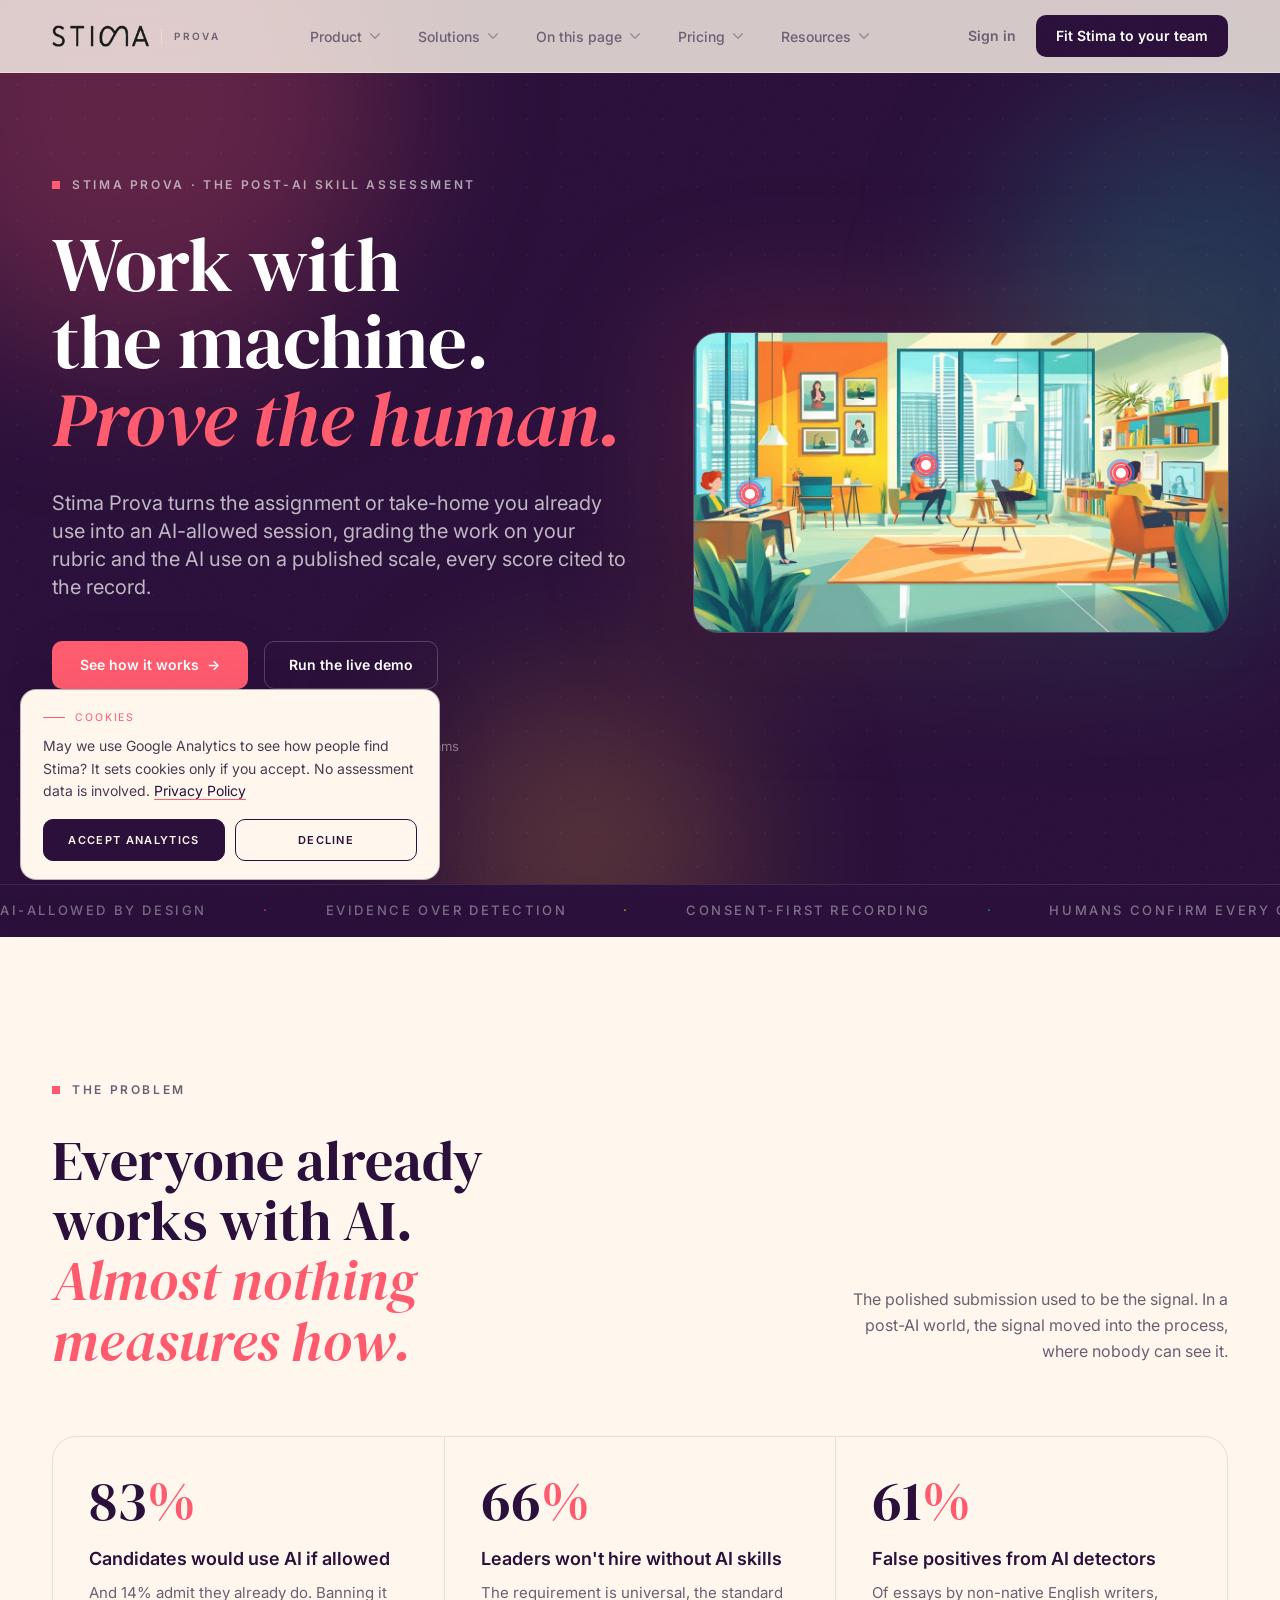
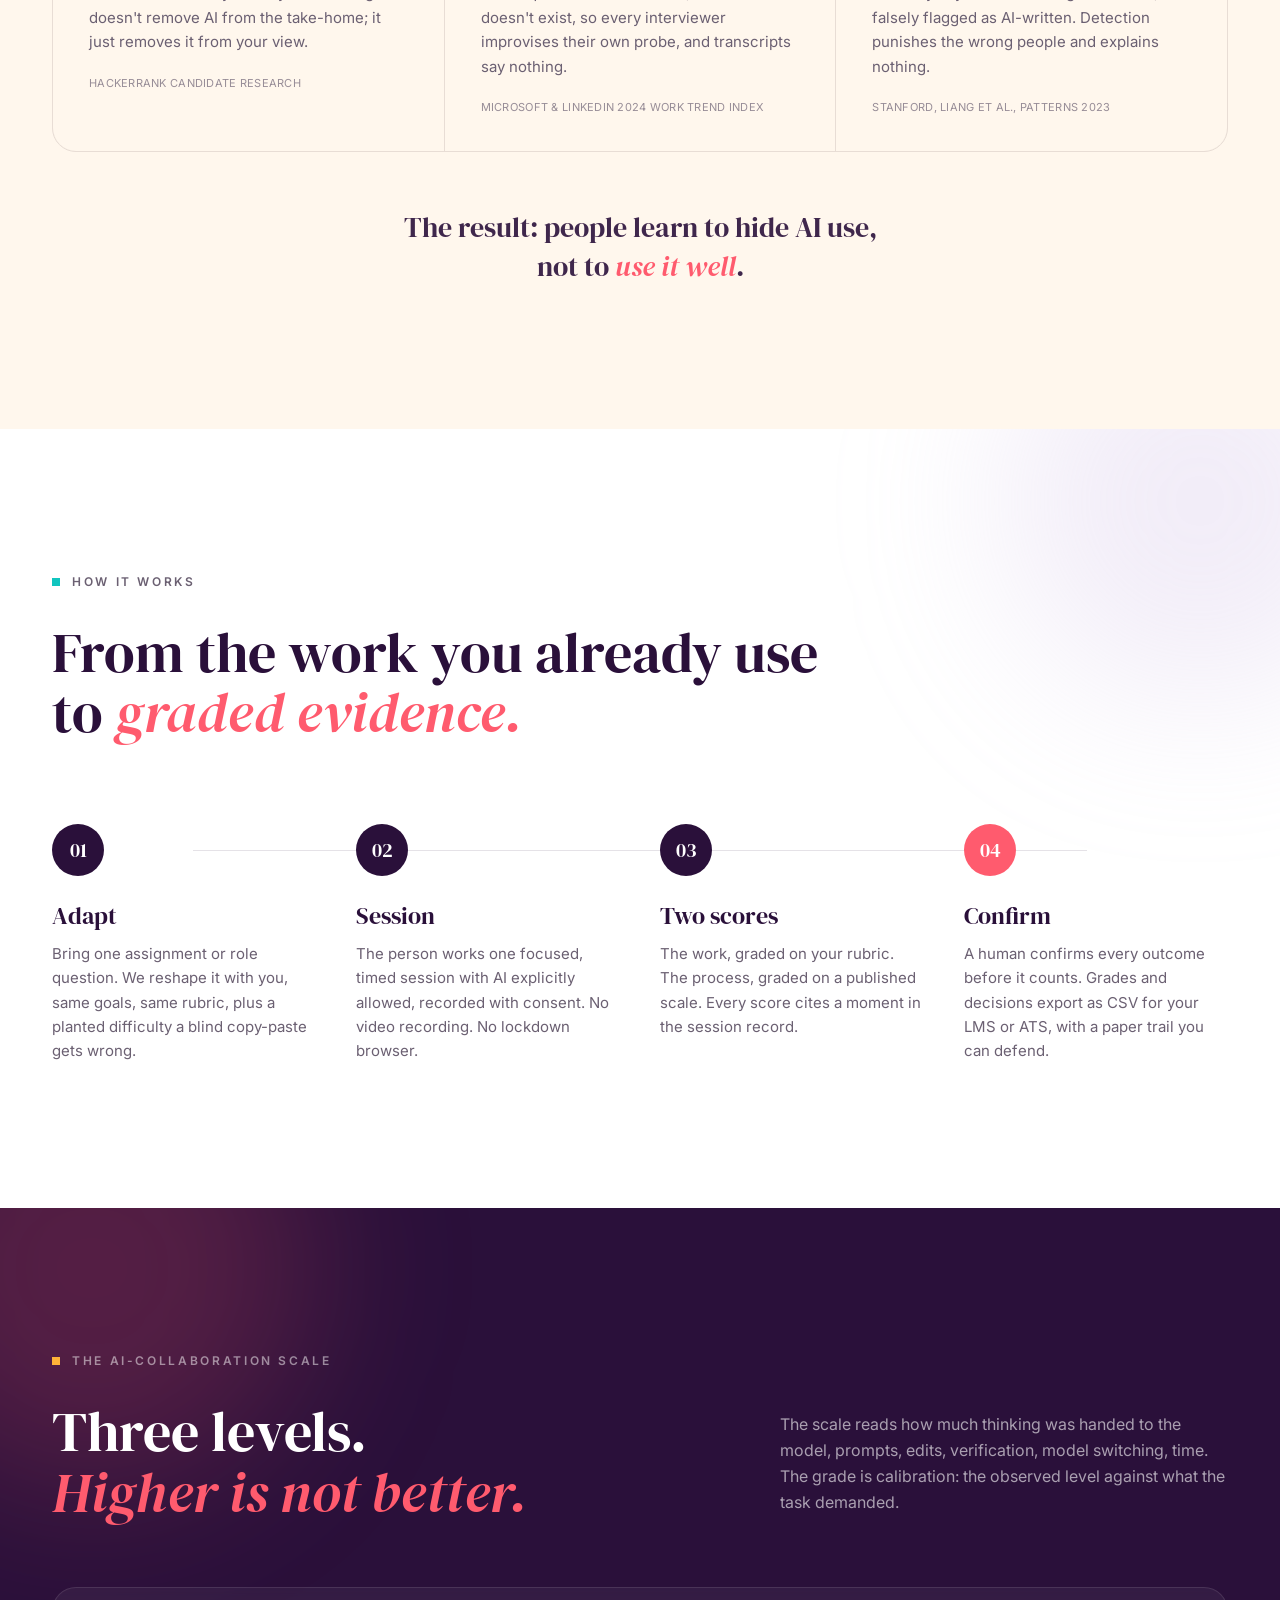
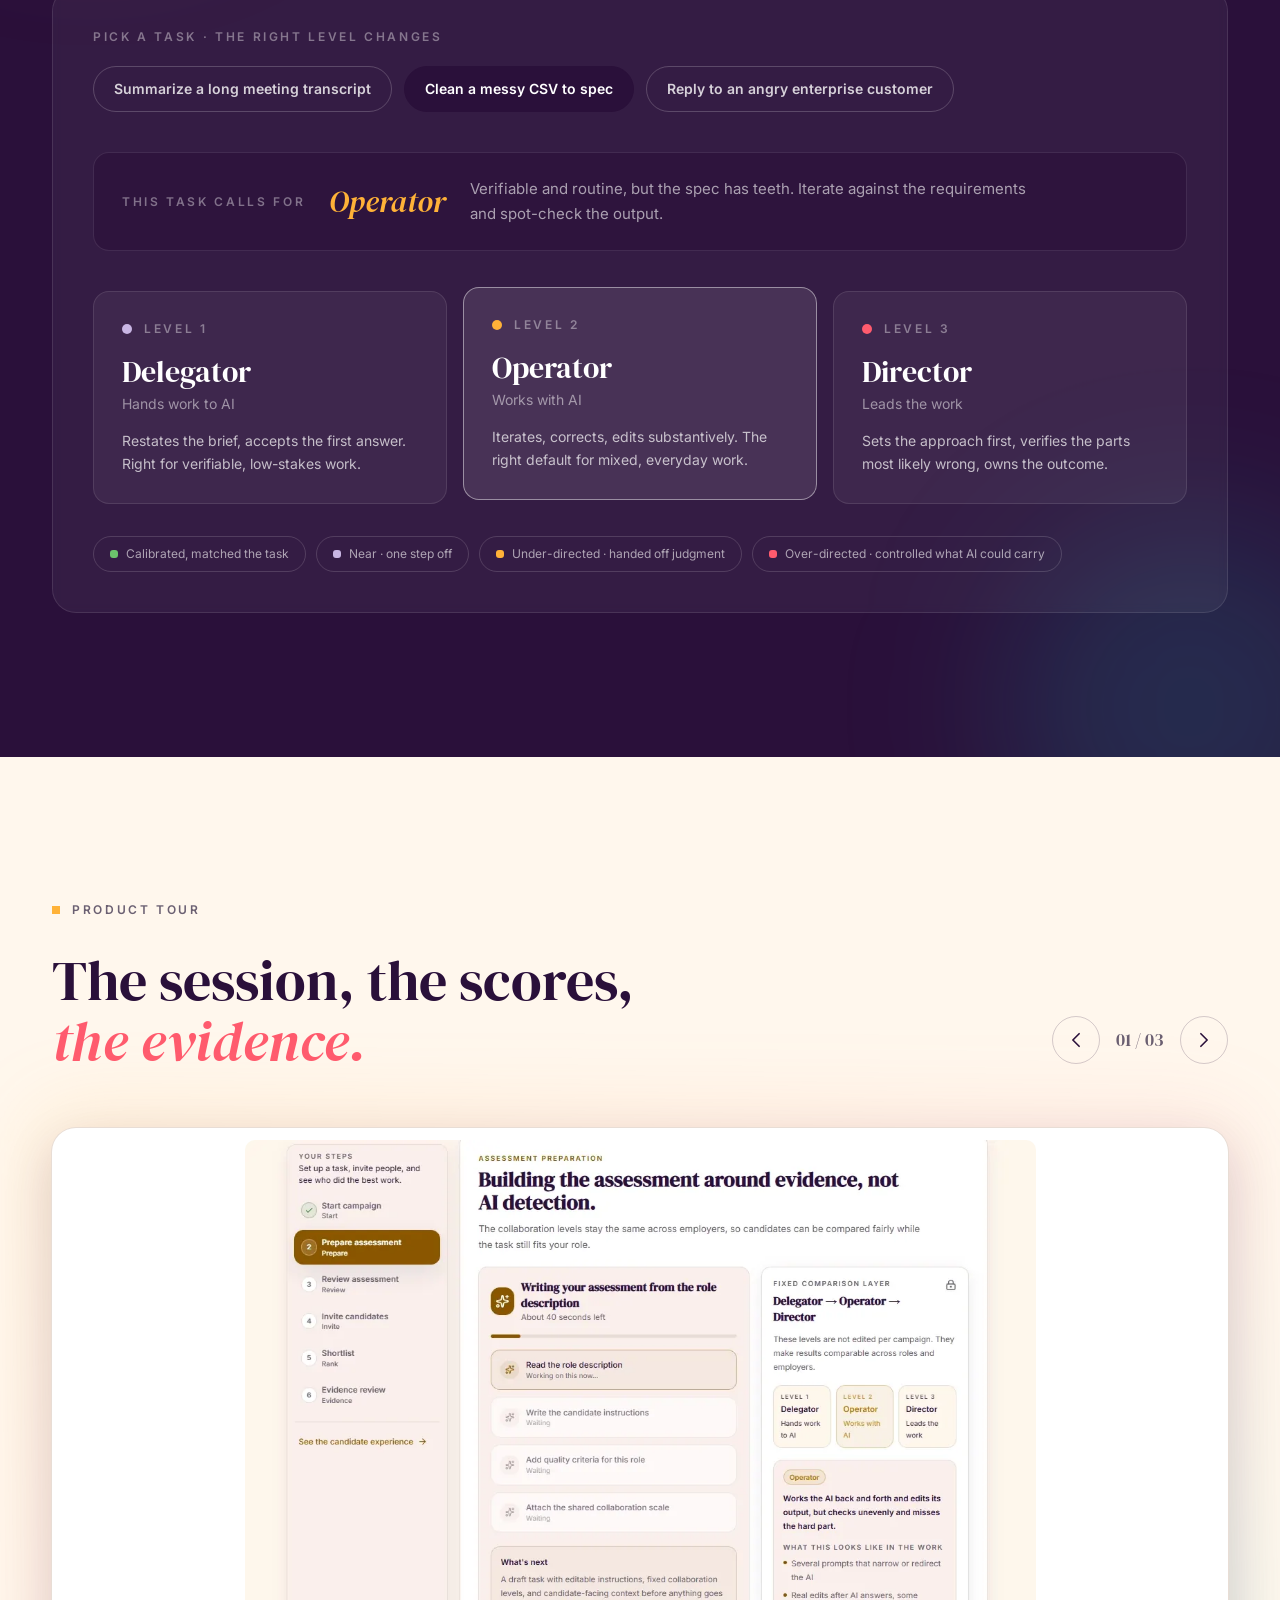
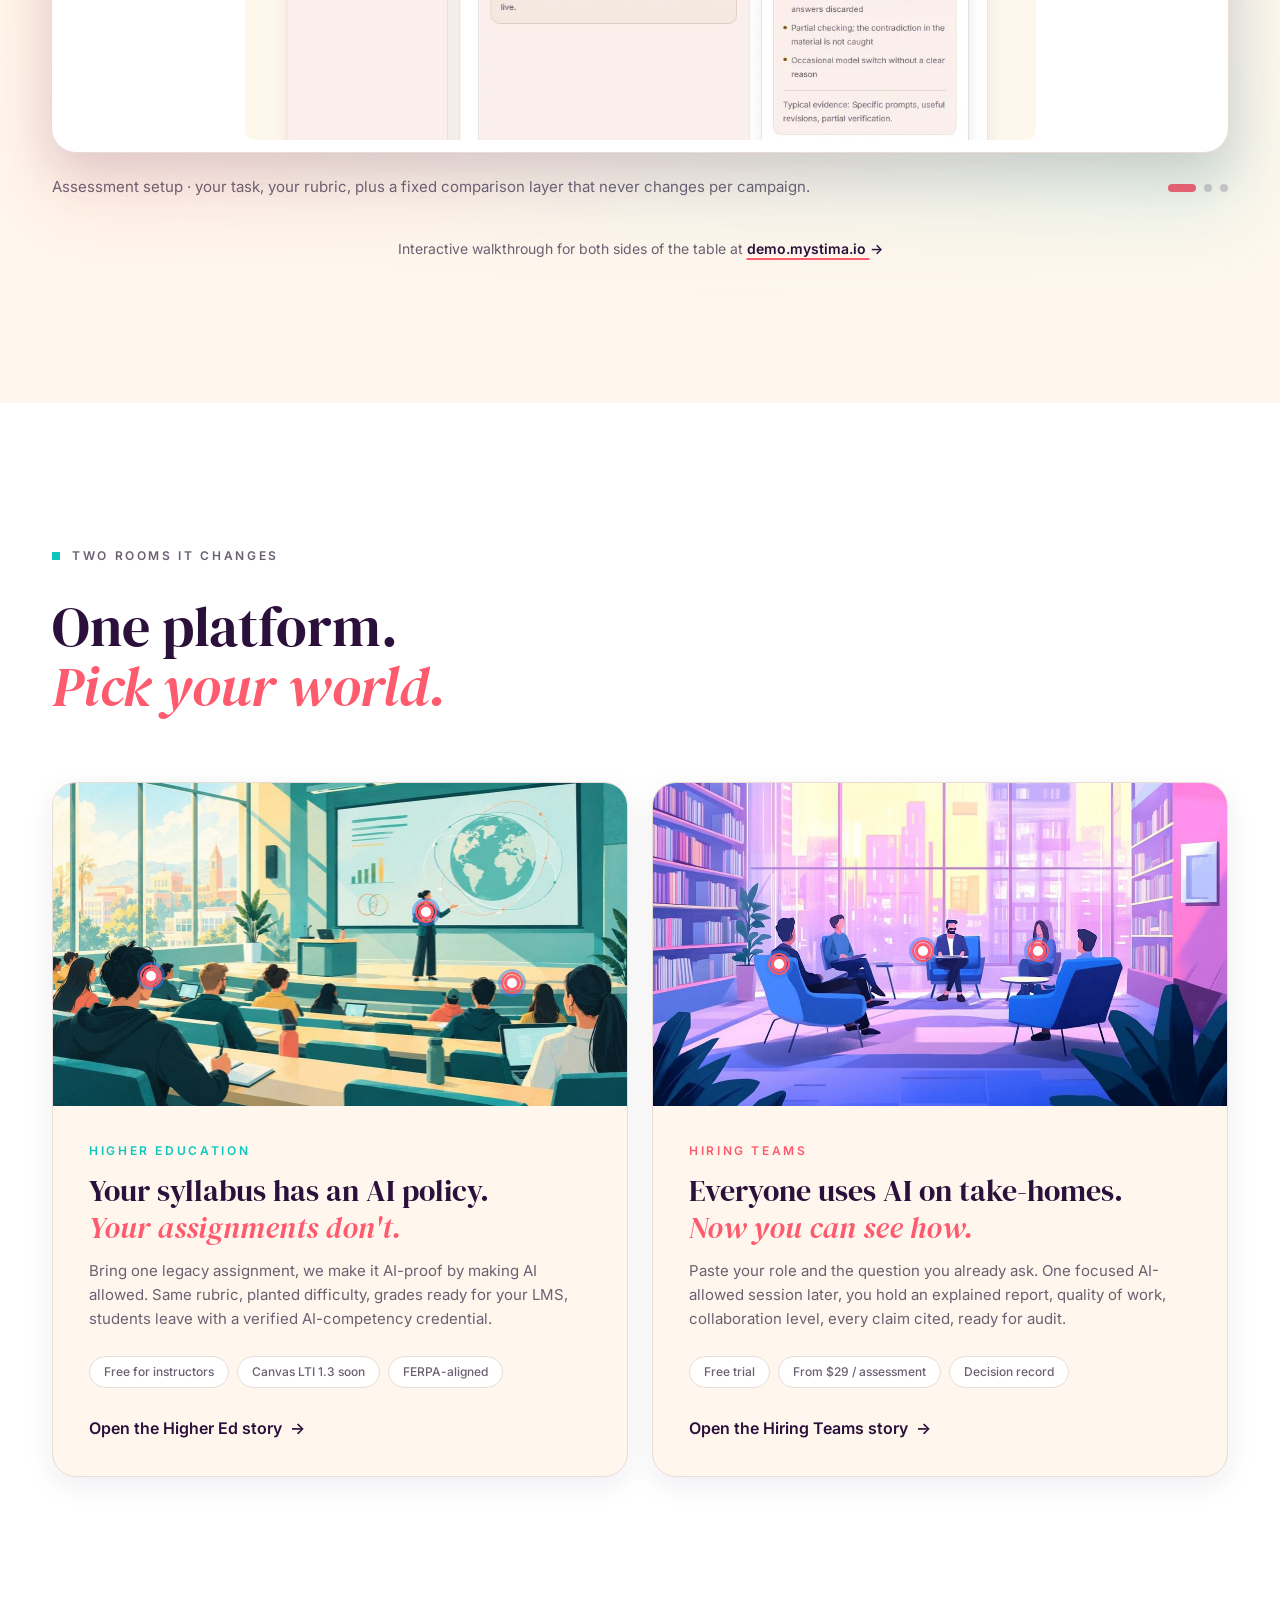
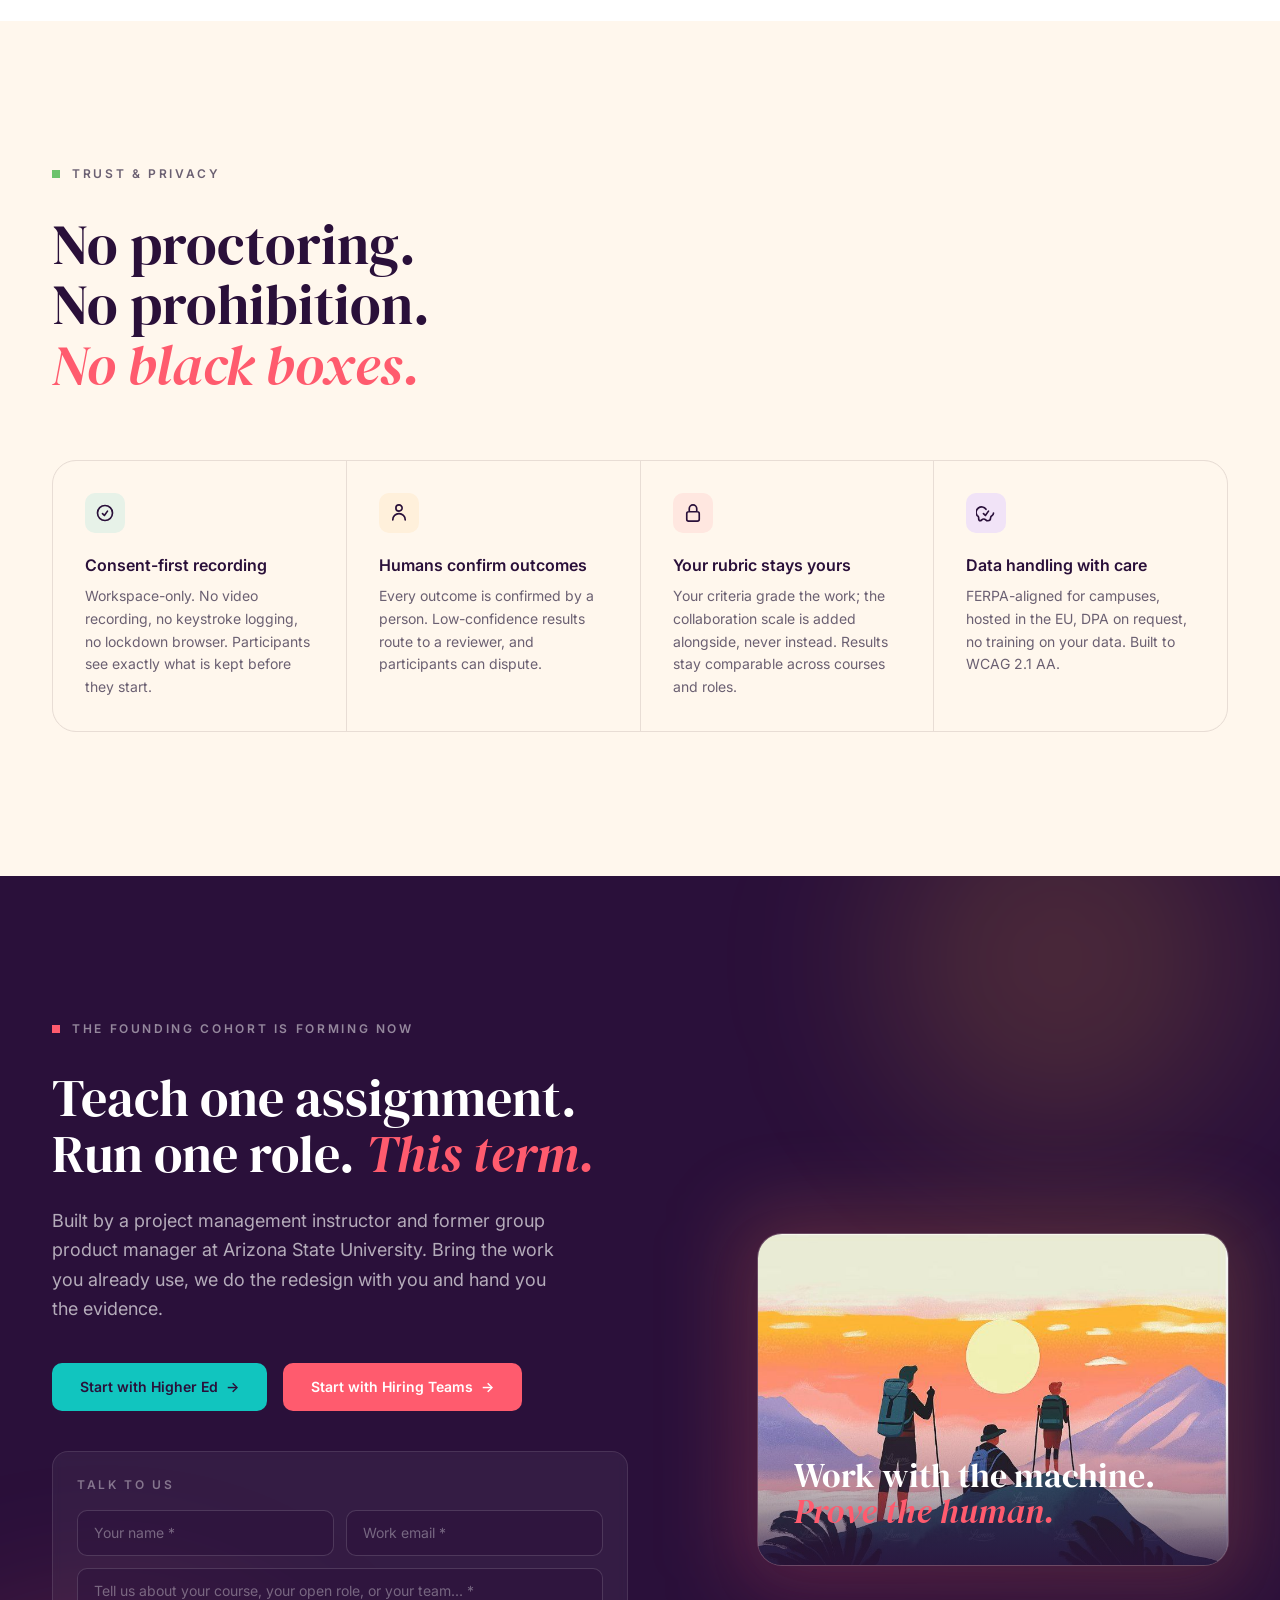
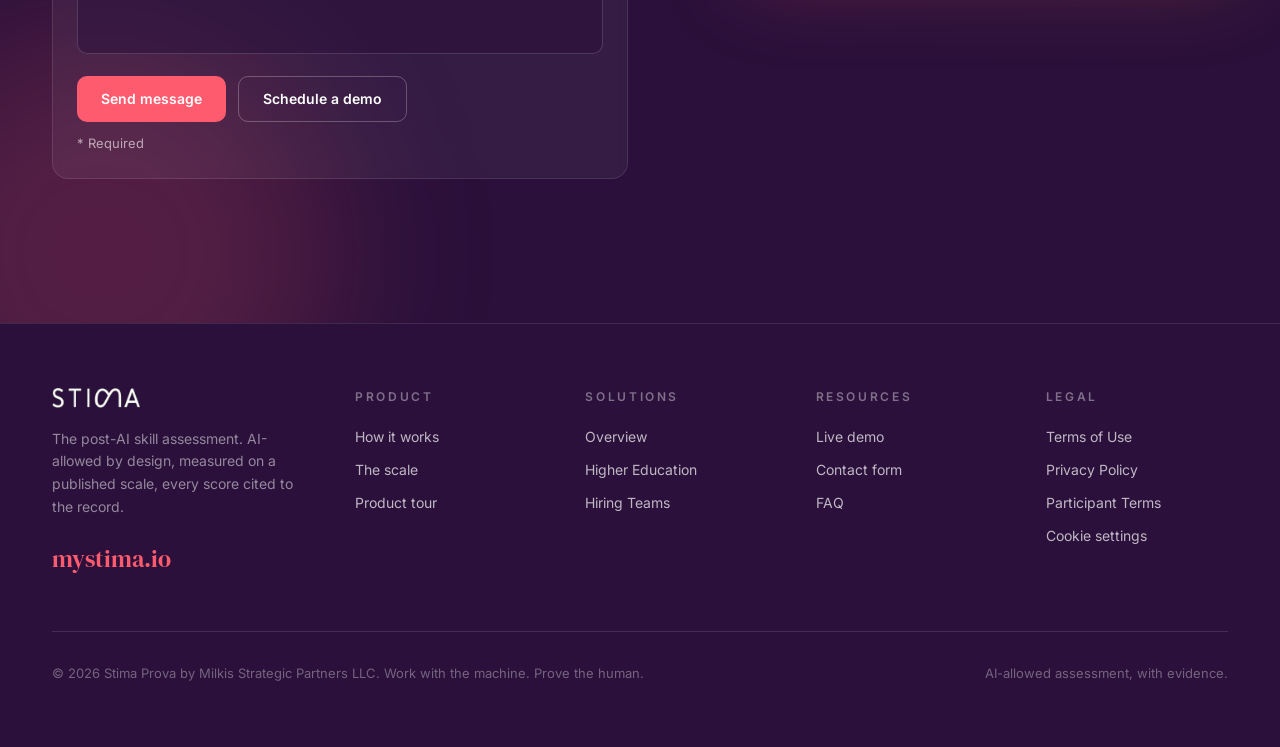
==== commit a1342869: "Questions and answers at /faq (15 October 2026): the AI visibility audit asked assistants what a pos" ====
--- a/index.html
+++ b/index.html
@@ -5,7 +5,6 @@
 <script src="/consent.js"></script>
 <meta charset="UTF-8">
 <meta name="viewport" content="width=device-width, initial-scale=1.0">
-<link rel="icon" href="data:image/svg+xml,%3Csvg xmlns='http://www.w3.org/2000/svg' viewBox='0 0 64 64'%3E%3Crect width='64' height='64' rx='14' fill='%232A103A'/%3E%3Ccircle cx='32' cy='32' r='13' fill='none' stroke='%23FF5B6E' stroke-width='5'/%3E%3Ccircle cx='32' cy='32' r='4' fill='%23FFF7ED'/%3E%3C/svg%3E">
 <title>Stima Prova · The post-AI skill assessment</title>
 <meta name="description" content="Stima Prova turns the work people already do into AI-allowed sessions that produce two cited scores: the work on your rubric, the AI use on a published scale.">
 <link rel="canonical" href="https://mystima.io/">
@@ -111,6 +110,20 @@
     .floaty, .marquee-track { animation:none; }
   }
 </style>
+<!-- site-meta: icons and JSON-LD for search engines and AI crawlers, written by tools/site_meta.py -->
+<link rel="icon" href="/favicon.ico" sizes="32x32">
+<link rel="icon" href="/favicon.svg" type="image/svg+xml">
+<link rel="apple-touch-icon" href="/apple-touch-icon.png">
+<script type="application/ld+json" id="site-meta">
+{"@context":"https://schema.org","@graph":[
+{"@type":"WebPage","@id":"https://mystima.io/#webpage","url":"https://mystima.io/","name":"Stima Prova · The post-AI skill assessment","description":"Stima Prova turns the work people already do into AI-allowed sessions that produce two cited scores: the work on your rubric, the AI use on a published scale.","isPartOf":{"@id":"https://mystima.io/#website"},"about":{"@id":"https://mystima.io/#software"},"inLanguage":"en","primaryImageOfPage":{"@type":"ImageObject","@id":"https://mystima.io/#primaryimage","url":"https://mystima.io/img/prova/ad3ac03bf518.jpg","contentUrl":"https://mystima.io/img/prova/ad3ac03bf518.jpg"},"mentions":{"@id":"https://mystima.io/rubric#scale"}},
+{"@type":"Organization","@id":"https://mystima.io/#organization","name":"Stima Prova","alternateName":"Stima","legalName":"Milkis Strategic Partners LLC","url":"https://mystima.io/","logo":{"@type":"ImageObject","@id":"https://mystima.io/#logo","url":"https://mystima.io/img/stima-logo-512.png","contentUrl":"https://mystima.io/img/stima-logo-512.png","width":512,"height":512,"caption":"Stima Prova"},"image":{"@id":"https://mystima.io/#logo"},"email":"info@mystima.io","contactPoint":{"@type":"ContactPoint","contactType":"customer support","email":"info@mystima.io","url":"https://mystima.io/#contact"},"description":"Milkis Strategic Partners LLC, an Arizona limited liability company trading as Stima, operates Stima Prova, the post-AI skill assessment for hiring teams and higher education, at mystima.io.","disambiguatingDescription":"Stima Prova is skill-assessment software for hiring teams and higher education at mystima.io, run by Milkis Strategic Partners LLC, an Arizona limited liability company. It is not accounting, tax or invoicing software.","knowsAbout":["Post-AI skill assessment","AI-allowed assessment"]},
+{"@type":"WebSite","@id":"https://mystima.io/#website","url":"https://mystima.io/","name":"Stima Prova","alternateName":["Stima","mystima.io"],"description":"The post-AI skill assessment. AI-allowed by design, measured on a published scale, every score cited to the record.","publisher":{"@id":"https://mystima.io/#organization"},"inLanguage":"en"},
+{"@type":"WebApplication","@id":"https://mystima.io/#software","name":"Stima Prova","alternateName":"Stima","url":"https://mystima.io/","description":"Stima Prova turns the assignment or take-home that a hiring team or an instructor already uses into an AI-allowed session, grading the work on the customer's rubric and the AI use on a published scale, every score cited to the record.","disambiguatingDescription":"Stima Prova is skill-assessment software for hiring teams and higher education at mystima.io, run by Milkis Strategic Partners LLC, an Arizona limited liability company. It is not accounting, tax or invoicing software.","applicationCategory":"BusinessApplication","applicationSubCategory":"Post-AI skill assessment","operatingSystem":"Web browser","featureList":["Builds the task from the assignment, take-home or role description you already use, plus a planted difficulty a blind copy-paste gets wrong","One focused, timed work session with AI explicitly allowed, recorded with consent","Quality of the work: a 0–100 score on the deliverable, graded blind on your rubric","AI collaboration: Delegator, Operator or Director on a published scale, read against what the task needed","Every score cites a moment in the session record","A human confirms every outcome; participants can dispute","Workspace-only recording: no video recording, no keystroke logging, no lockdown browser","Grades and decisions export as CSV for your LMS or ATS","A verifiable credential (Open Badges 3.0) and a shareable result page for each assignment","Hosted in the EU"],"audience":[{"@type":"BusinessAudience","audienceType":"Hiring teams"},{"@type":"EducationalAudience","audienceType":"Higher education","educationalRole":"instructor"}],"inLanguage":"en","image":{"@id":"https://mystima.io/#logo"},"publisher":{"@id":"https://mystima.io/#organization"},"provider":{"@id":"https://mystima.io/#organization"}},
+{"@type":"DefinedTermSet","@id":"https://mystima.io/rubric#scale","url":"https://mystima.io/rubric","name":"Stima collaboration rubric","alternateName":["The AI-collaboration scale","Delegator, Operator, Director scale"],"publisher":{"@id":"https://mystima.io/#organization"},"inLanguage":"en","hasDefinedTerm":[{"@type":"DefinedTerm","@id":"https://mystima.io/rubric#delegator","url":"https://mystima.io/rubric#delegator","name":"Delegator","inDefinedTermSet":{"@id":"https://mystima.io/rubric#scale"}},{"@type":"DefinedTerm","@id":"https://mystima.io/rubric#operator","url":"https://mystima.io/rubric#operator","name":"Operator","inDefinedTermSet":{"@id":"https://mystima.io/rubric#scale"}},{"@type":"DefinedTerm","@id":"https://mystima.io/rubric#director","url":"https://mystima.io/rubric#director","name":"Director","inDefinedTermSet":{"@id":"https://mystima.io/rubric#scale"}}]}
+]}
+</script>
+<!-- /site-meta -->
 </head>
 <body class="font-sans" data-section="Overview">
 
@@ -608,6 +621,7 @@
       <div><p class="eyebrow text-white/40 mb-5">Resources</p><ul class="space-y-3 text-[14px] text-white/70">
         <li><a href="https://demo.mystima.io/" target="_blank" rel="noopener" class="hover:text-white transition-colors">Live demo</a></li>
         <li><a href="#contact" class="hover:text-white transition-colors">Contact form</a></li>
+        <li><a href="/faq" class="hover:text-white transition-colors">FAQ</a></li>
       </ul></div>
       <div><p class="eyebrow text-white/40 mb-5">Legal</p><ul class="space-y-3 text-[14px] text-white/70">
         <li><a href="/terms/#terms-of-use" data-legal="terms-of-use" class="hover:text-white transition-colors">Terms of Use</a></li>
--- a/prova.css
+++ b/prova.css
@@ -1 +1 @@
-*,:after,:before{--tw-border-spacing-x:0;--tw-border-spacing-y:0;--tw-translate-x:0;--tw-translate-y:0;--tw-rotate:0;--tw-skew-x:0;--tw-skew-y:0;--tw-scale-x:1;--tw-scale-y:1;--tw-pan-x: ;--tw-pan-y: ;--tw-pinch-zoom: ;--tw-scroll-snap-strictness:proximity;--tw-gradient-from-position: ;--tw-gradient-via-position: ;--tw-gradient-to-position: ;--tw-ordinal: ;--tw-slashed-zero: ;--tw-numeric-figure: ;--tw-numeric-spacing: ;--tw-numeric-fraction: ;--tw-ring-inset: ;--tw-ring-offset-width:0px;--tw-ring-offset-color:#fff;--tw-ring-color:rgba(59,130,246,.5);--tw-ring-offset-shadow:0 0 #0000;--tw-ring-shadow:0 0 #0000;--tw-shadow:0 0 #0000;--tw-shadow-colored:0 0 #0000;--tw-blur: ;--tw-brightness: ;--tw-contrast: ;--tw-grayscale: ;--tw-hue-rotate: ;--tw-invert: ;--tw-saturate: ;--tw-sepia: ;--tw-drop-shadow: ;--tw-backdrop-blur: ;--tw-backdrop-brightness: ;--tw-backdrop-contrast: ;--tw-backdrop-grayscale: ;--tw-backdrop-hue-rotate: ;--tw-backdrop-invert: ;--tw-backdrop-opacity: ;--tw-backdrop-saturate: ;--tw-backdrop-sepia: ;--tw-contain-size: ;--tw-contain-layout: ;--tw-contain-paint: ;--tw-contain-style: }::backdrop{--tw-border-spacing-x:0;--tw-border-spacing-y:0;--tw-translate-x:0;--tw-translate-y:0;--tw-rotate:0;--tw-skew-x:0;--tw-skew-y:0;--tw-scale-x:1;--tw-scale-y:1;--tw-pan-x: ;--tw-pan-y: ;--tw-pinch-zoom: ;--tw-scroll-snap-strictness:proximity;--tw-gradient-from-position: ;--tw-gradient-via-position: ;--tw-gradient-to-position: ;--tw-ordinal: ;--tw-slashed-zero: ;--tw-numeric-figure: ;--tw-numeric-spacing: ;--tw-numeric-fraction: ;--tw-ring-inset: ;--tw-ring-offset-width:0px;--tw-ring-offset-color:#fff;--tw-ring-color:rgba(59,130,246,.5);--tw-ring-offset-shadow:0 0 #0000;--tw-ring-shadow:0 0 #0000;--tw-shadow:0 0 #0000;--tw-shadow-colored:0 0 #0000;--tw-blur: ;--tw-brightness: ;--tw-contrast: ;--tw-grayscale: ;--tw-hue-rotate: ;--tw-invert: ;--tw-saturate: ;--tw-sepia: ;--tw-drop-shadow: ;--tw-backdrop-blur: ;--tw-backdrop-brightness: ;--tw-backdrop-contrast: ;--tw-backdrop-grayscale: ;--tw-backdrop-hue-rotate: ;--tw-backdrop-invert: ;--tw-backdrop-opacity: ;--tw-backdrop-saturate: ;--tw-backdrop-sepia: ;--tw-contain-size: ;--tw-contain-layout: ;--tw-contain-paint: ;--tw-contain-style: }/*! tailwindcss v3.4.17 | MIT License | https://tailwindcss.com*/*,:after,:before{box-sizing:border-box;border:0 solid #e5e7eb}:after,:before{--tw-content:""}:host,html{line-height:1.5;-webkit-text-size-adjust:100%;-moz-tab-size:4;-o-tab-size:4;tab-size:4;font-family:Inter,Arial,sans-serif;font-feature-settings:normal;font-variation-settings:normal;-webkit-tap-highlight-color:transparent}body{margin:0;line-height:inherit}hr{height:0;color:inherit;border-top-width:1px}abbr:where([title]){-webkit-text-decoration:underline dotted;text-decoration:underline dotted}h1,h2,h3,h4,h5,h6{font-size:inherit;font-weight:inherit}a{color:inherit;text-decoration:inherit}b,strong{font-weight:bolder}code,kbd,pre,samp{font-family:ui-monospace,SFMono-Regular,Menlo,Monaco,Consolas,Liberation Mono,Courier New,monospace;font-feature-settings:normal;font-variation-settings:normal;font-size:1em}small{font-size:80%}sub,sup{font-size:75%;line-height:0;position:relative;vertical-align:baseline}sub{bottom:-.25em}sup{top:-.5em}table{text-indent:0;border-color:inherit;border-collapse:collapse}button,input,optgroup,select,textarea{font-family:inherit;font-feature-settings:inherit;font-variation-settings:inherit;font-size:100%;font-weight:inherit;line-height:inherit;letter-spacing:inherit;color:inherit;margin:0;padding:0}button,select{text-transform:none}button,input:where([type=button]),input:where([type=reset]),input:where([type=submit]){-webkit-appearance:button;background-color:transparent;background-image:none}:-moz-focusring{outline:auto}:-moz-ui-invalid{box-shadow:none}progress{vertical-align:baseline}::-webkit-inner-spin-button,::-webkit-outer-spin-button{height:auto}[type=search]{-webkit-appearance:textfield;outline-offset:-2px}::-webkit-search-decoration{-webkit-appearance:none}::-webkit-file-upload-button{-webkit-appearance:button;font:inherit}summary{display:list-item}blockquote,dd,dl,figure,h1,h2,h3,h4,h5,h6,hr,p,pre{margin:0}fieldset{margin:0}fieldset,legend{padding:0}menu,ol,ul{list-style:none;margin:0;padding:0}dialog{padding:0}textarea{resize:vertical}input::-moz-placeholder,textarea::-moz-placeholder{opacity:1;color:#9ca3af}input::placeholder,textarea::placeholder{opacity:1;color:#9ca3af}[role=button],button{cursor:pointer}:disabled{cursor:default}audio,canvas,embed,iframe,img,object,svg,video{display:block;vertical-align:middle}img,video{max-width:100%;height:auto}[hidden]:where(:not([hidden=until-found])){display:none}.visible{visibility:visible}.fixed{position:fixed}.absolute{position:absolute}.relative{position:relative}.-inset-4{inset:-1rem}.-inset-5{inset:-1.25rem}.-inset-6{inset:-1.5rem}.inset-0{inset:0}.inset-x-0{left:0;right:0}.-bottom-40{bottom:-10rem}.-left-32{left:-8rem}.-right-16{right:-4rem}.-top-24{top:-6rem}.-top-32{top:-8rem}.-top-40{top:-10rem}.bottom-0{bottom:0}.bottom-\[-120px\]{bottom:-120px}.bottom-\[-140px\]{bottom:-140px}.left-0{left:0}.left-1\/3{left:33.333333%}.left-\[12\%\]{left:12%}.right-0{right:0}.right-10{right:2.5rem}.right-\[-100px\]{right:-100px}.right-\[-120px\]{right:-120px}.right-\[-140px\]{right:-140px}.right-\[12\%\]{right:12%}.top-0{top:0}.top-24{top:6rem}.top-\[26px\]{top:26px}.top-full{top:100%}.z-10{z-index:10}.z-50{z-index:50}.mx-auto{margin-left:auto;margin-right:auto}.-mt-6{margin-top:-1.5rem}.mb-1{margin-bottom:.25rem}.mb-10{margin-bottom:2.5rem}.mb-14{margin-bottom:3.5rem}.mb-16{margin-bottom:4rem}.mb-2{margin-bottom:.5rem}.mb-2\.5{margin-bottom:.625rem}.mb-20{margin-bottom:5rem}.mb-3{margin-bottom:.75rem}.mb-4{margin-bottom:1rem}.mb-5{margin-bottom:1.25rem}.mb-6{margin-bottom:1.5rem}.mb-7{margin-bottom:1.75rem}.mb-8{margin-bottom:2rem}.ml-3{margin-left:.75rem}.ml-6{margin-left:1.5rem}.mt-10{margin-top:2.5rem}.mt-12{margin-top:3rem}.mt-14{margin-top:3.5rem}.mt-16{margin-top:4rem}.mt-3{margin-top:.75rem}.mt-5{margin-top:1.25rem}.mt-6{margin-top:1.5rem}.mt-7{margin-top:1.75rem}.mt-8{margin-top:2rem}.block{display:block}.flex{display:flex}.inline-flex{display:inline-flex}.table{display:table}.grid{display:grid}.hidden{display:none}.aspect-\[16\/9\]{aspect-ratio:16/9}.h-1\.5{height:.375rem}.h-10{height:2.5rem}.h-12{height:3rem}.h-2{height:.5rem}.h-2\.5{height:.625rem}.h-3\.5{height:.875rem}.h-5{height:1.25rem}.h-72{height:18rem}.h-\[20px\]{height:20px}.h-\[22px\]{height:22px}.h-\[320px\]{height:320px}.h-\[360px\]{height:360px}.h-\[380px\]{height:380px}.h-\[400px\]{height:400px}.h-\[40px\]{height:40px}.h-\[420px\]{height:420px}.h-\[42px\]{height:42px}.h-\[440px\]{height:440px}.h-\[460px\]{height:460px}.h-\[46px\]{height:46px}.h-\[48px\]{height:48px}.h-\[520px\]{height:520px}.h-\[52px\]{height:52px}.h-\[72px\]{height:72px}.max-h-\[560px\]{max-height:560px}.max-h-\[600px\]{max-height:600px}.max-h-\[620px\]{max-height:620px}.w-1\.5{width:.375rem}.w-10{width:2.5rem}.w-12{width:3rem}.w-2{width:.5rem}.w-2\.5{width:.625rem}.w-3\.5{width:.875rem}.w-5{width:1.25rem}.w-6{width:1.5rem}.w-72{width:18rem}.w-\[240px\]{width:240px}.w-\[300px\]{width:300px}.w-\[320px\]{width:320px}.w-\[360px\]{width:360px}.w-\[380px\]{width:380px}.w-\[400px\]{width:400px}.w-\[420px\]{width:420px}.w-\[42px\]{width:42px}.w-\[440px\]{width:440px}.w-\[460px\]{width:460px}.w-\[520px\]{width:520px}.w-\[52px\]{width:52px}.w-auto{width:auto}.w-full{width:100%}.max-w-2xl{max-width:42rem}.max-w-4xl{max-width:56rem}.max-w-\[1240px\]{max-width:1240px}.max-w-full{max-width:100%}.max-w-lg{max-width:32rem}.max-w-md{max-width:28rem}.max-w-sm{max-width:24rem}.max-w-xl{max-width:36rem}.max-w-xs{max-width:20rem}.shrink-0{flex-shrink:0}.grow{flex-grow:1}.transform{transform:translate(var(--tw-translate-x),var(--tw-translate-y)) rotate(var(--tw-rotate)) skewX(var(--tw-skew-x)) skewY(var(--tw-skew-y)) scaleX(var(--tw-scale-x)) scaleY(var(--tw-scale-y))}.resize-none{resize:none}.resize{resize:both}.scroll-mt-20{scroll-margin-top:5rem}.scroll-mt-28{scroll-margin-top:7rem}.flex-col{flex-direction:column}.flex-wrap{flex-wrap:wrap}.items-end{align-items:flex-end}.items-center{align-items:center}.items-baseline{align-items:baseline}.justify-center{justify-content:center}.justify-between{justify-content:space-between}.gap-0\.5{gap:.125rem}.gap-1{gap:.25rem}.gap-1\.5{gap:.375rem}.gap-10{gap:2.5rem}.gap-12{gap:3rem}.gap-14{gap:3.5rem}.gap-16{gap:4rem}.gap-2{gap:.5rem}.gap-2\.5{gap:.625rem}.gap-3{gap:.75rem}.gap-4{gap:1rem}.gap-5{gap:1.25rem}.gap-6{gap:1.5rem}.gap-8{gap:2rem}.gap-px{gap:1px}.gap-x-6{-moz-column-gap:1.5rem;column-gap:1.5rem}.gap-x-8{-moz-column-gap:2rem;column-gap:2rem}.gap-y-2{row-gap:.5rem}.gap-y-3{row-gap:.75rem}.space-y-2>:not([hidden])~:not([hidden]){--tw-space-y-reverse:0;margin-top:calc(.5rem*(1 - var(--tw-space-y-reverse)));margin-bottom:calc(.5rem*var(--tw-space-y-reverse))}.space-y-3>:not([hidden])~:not([hidden]){--tw-space-y-reverse:0;margin-top:calc(.75rem*(1 - var(--tw-space-y-reverse)));margin-bottom:calc(.75rem*var(--tw-space-y-reverse))}.space-y-5>:not([hidden])~:not([hidden]){--tw-space-y-reverse:0;margin-top:calc(1.25rem*(1 - var(--tw-space-y-reverse)));margin-bottom:calc(1.25rem*var(--tw-space-y-reverse))}.overflow-hidden{overflow:hidden}.scroll-smooth{scroll-behavior:smooth}.whitespace-nowrap{white-space:nowrap}.rounded{border-radius:.25rem}.rounded-\[28px\]{border-radius:28px}.rounded-\[32px\]{border-radius:32px}.rounded-\[36px\]{border-radius:36px}.rounded-\[3px\]{border-radius:3px}.rounded-full{border-radius:9999px}.rounded-lg2{border-radius:24px}.rounded-md2{border-radius:16px}.rounded-sm2{border-radius:10px}.rounded-b-lg2{border-bottom-right-radius:24px;border-bottom-left-radius:24px}.border{border-width:1px}.border-b{border-bottom-width:1px}.border-l{border-left-width:1px}.border-l-4{border-left-width:4px}.border-t{border-top-width:1px}.border-aqua{--tw-border-opacity:1;border-color:rgb(17 197 191/var(--tw-border-opacity,1))}.border-coral{--tw-border-opacity:1;border-color:rgb(255 91 110/var(--tw-border-opacity,1))}.border-divider{--tw-border-opacity:1;border-color:rgb(232 221 213/var(--tw-border-opacity,1))}.border-leaf{--tw-border-opacity:1;border-color:rgb(108 195 108/var(--tw-border-opacity,1))}.border-mango{--tw-border-opacity:1;border-color:rgb(255 178 56/var(--tw-border-opacity,1))}.border-plum\/20{border-color:rgba(42,16,58,.2)}.border-white\/10{border-color:hsla(0,0%,100%,.1)}.border-white\/15{border-color:hsla(0,0%,100%,.15)}.border-white\/20{border-color:hsla(0,0%,100%,.2)}.border-white\/25{border-color:hsla(0,0%,100%,.25)}.bg-\[\#E7F2E8\]{--tw-bg-opacity:1;background-color:rgb(231 242 232/var(--tw-bg-opacity,1))}.bg-\[\#F1E3F7\]{--tw-bg-opacity:1;background-color:rgb(241 227 247/var(--tw-bg-opacity,1))}.bg-\[\#FFE7E0\]{--tw-bg-opacity:1;background-color:rgb(255 231 224/var(--tw-bg-opacity,1))}.bg-\[\#FFF0DB\]{--tw-bg-opacity:1;background-color:rgb(255 240 219/var(--tw-bg-opacity,1))}.bg-aqua{--tw-bg-opacity:1;background-color:rgb(17 197 191/var(--tw-bg-opacity,1))}.bg-aqua\/15{background-color:rgba(17,197,191,.15)}.bg-aqua\/20{background-color:rgba(17,197,191,.2)}.bg-aqua\/25{background-color:rgba(17,197,191,.25)}.bg-coral{--tw-bg-opacity:1;background-color:rgb(255 91 110/var(--tw-bg-opacity,1))}.bg-coral\/20{background-color:rgba(255,91,110,.2)}.bg-coral\/25{background-color:rgba(255,91,110,.25)}.bg-cream{--tw-bg-opacity:1;background-color:rgb(255 247 237/var(--tw-bg-opacity,1))}.bg-cream\/80{background-color:rgba(255,247,237,.8)}.bg-divider{--tw-bg-opacity:1;background-color:rgb(232 221 213/var(--tw-bg-opacity,1))}.bg-leaf{--tw-bg-opacity:1;background-color:rgb(108 195 108/var(--tw-bg-opacity,1))}.bg-lilac{--tw-bg-opacity:1;background-color:rgb(201 182 228/var(--tw-bg-opacity,1))}.bg-lilac\/20{background-color:rgba(201,182,228,.2)}.bg-lilac\/25{background-color:rgba(201,182,228,.25)}.bg-mango{--tw-bg-opacity:1;background-color:rgb(255 178 56/var(--tw-bg-opacity,1))}.bg-mango\/15{background-color:rgba(255,178,56,.15)}.bg-mango\/20{background-color:rgba(255,178,56,.2)}.bg-plum{--tw-bg-opacity:1;background-color:rgb(42 16 58/var(--tw-bg-opacity,1))}.bg-plum\/20{background-color:rgba(42,16,58,.2)}.bg-plum\/50{background-color:rgba(42,16,58,.5)}.bg-plum\/60{background-color:rgba(42,16,58,.6)}.bg-white{--tw-bg-opacity:1;background-color:rgb(255 255 255/var(--tw-bg-opacity,1))}.bg-white\/5{background-color:hsla(0,0%,100%,.05)}.bg-gradient-to-br{background-image:linear-gradient(to bottom right,var(--tw-gradient-stops))}.bg-gradient-to-t{background-image:linear-gradient(to top,var(--tw-gradient-stops))}.bg-gradient-to-tr{background-image:linear-gradient(to top right,var(--tw-gradient-stops))}.from-aqua\/15{--tw-gradient-from:rgba(17,197,191,.15) var(--tw-gradient-from-position);--tw-gradient-to:rgba(17,197,191,0) var(--tw-gradient-to-position);--tw-gradient-stops:var(--tw-gradient-from),var(--tw-gradient-to)}.from-aqua\/20{--tw-gradient-from:rgba(17,197,191,.2) var(--tw-gradient-from-position);--tw-gradient-to:rgba(17,197,191,0) var(--tw-gradient-to-position);--tw-gradient-stops:var(--tw-gradient-from),var(--tw-gradient-to)}.from-coral\/15{--tw-gradient-from:rgba(255,91,110,.15) var(--tw-gradient-from-position);--tw-gradient-to:rgba(255,91,110,0) var(--tw-gradient-to-position);--tw-gradient-stops:var(--tw-gradient-from),var(--tw-gradient-to)}.from-coral\/20{--tw-gradient-from:rgba(255,91,110,.2) var(--tw-gradient-from-position);--tw-gradient-to:rgba(255,91,110,0) var(--tw-gradient-to-position);--tw-gradient-stops:var(--tw-gradient-from),var(--tw-gradient-to)}.from-coral\/25{--tw-gradient-from:rgba(255,91,110,.25) var(--tw-gradient-from-position);--tw-gradient-to:rgba(255,91,110,0) var(--tw-gradient-to-position);--tw-gradient-stops:var(--tw-gradient-from),var(--tw-gradient-to)}.from-mango\/15{--tw-gradient-from:rgba(255,178,56,.15) var(--tw-gradient-from-position);--tw-gradient-to:rgba(255,178,56,0) var(--tw-gradient-to-position);--tw-gradient-stops:var(--tw-gradient-from),var(--tw-gradient-to)}.from-plum\/80{--tw-gradient-from:rgba(42,16,58,.8) var(--tw-gradient-from-position);--tw-gradient-to:rgba(42,16,58,0) var(--tw-gradient-to-position);--tw-gradient-stops:var(--tw-gradient-from),var(--tw-gradient-to)}.via-coral\/10{--tw-gradient-to:rgba(255,91,110,0) var(--tw-gradient-to-position);--tw-gradient-stops:var(--tw-gradient-from),rgba(255,91,110,.1) var(--tw-gradient-via-position),var(--tw-gradient-to)}.via-lilac\/15{--tw-gradient-to:rgba(201,182,228,0) var(--tw-gradient-to-position);--tw-gradient-stops:var(--tw-gradient-from),rgba(201,182,228,.15) var(--tw-gradient-via-position),var(--tw-gradient-to)}.via-mango\/10{--tw-gradient-to:rgba(255,178,56,0) var(--tw-gradient-to-position);--tw-gradient-stops:var(--tw-gradient-from),rgba(255,178,56,.1) var(--tw-gradient-via-position),var(--tw-gradient-to)}.via-mango\/15{--tw-gradient-to:rgba(255,178,56,0) var(--tw-gradient-to-position);--tw-gradient-stops:var(--tw-gradient-from),rgba(255,178,56,.15) var(--tw-gradient-via-position),var(--tw-gradient-to)}.via-plum\/30{--tw-gradient-to:rgba(42,16,58,0) var(--tw-gradient-to-position);--tw-gradient-stops:var(--tw-gradient-from),rgba(42,16,58,.3) var(--tw-gradient-via-position),var(--tw-gradient-to)}.to-aqua\/15{--tw-gradient-to:rgba(17,197,191,.15) var(--tw-gradient-to-position)}.to-aqua\/20{--tw-gradient-to:rgba(17,197,191,.2) var(--tw-gradient-to-position)}.to-coral\/15{--tw-gradient-to:rgba(255,91,110,.15) var(--tw-gradient-to-position)}.to-coral\/20{--tw-gradient-to:rgba(255,91,110,.2) var(--tw-gradient-to-position)}.to-lilac\/20{--tw-gradient-to:rgba(201,182,228,.2) var(--tw-gradient-to-position)}.to-mango\/20{--tw-gradient-to:rgba(255,178,56,.2) var(--tw-gradient-to-position)}.to-transparent{--tw-gradient-to:transparent var(--tw-gradient-to-position)}.object-cover{-o-object-fit:cover;object-fit:cover}.object-top{-o-object-position:top;object-position:top}.p-2{padding:.5rem}.p-3{padding:.75rem}.p-6{padding:1.5rem}.p-7{padding:1.75rem}.p-8{padding:2rem}.p-9{padding:2.25rem}.px-2{padding-left:.5rem;padding-right:.5rem}.px-3\.5{padding-left:.875rem;padding-right:.875rem}.px-4{padding-left:1rem;padding-right:1rem}.px-5{padding-left:1.25rem;padding-right:1.25rem}.px-6{padding-left:1.5rem;padding-right:1.5rem}.px-7{padding-left:1.75rem;padding-right:1.75rem}.py-1\.5{padding-top:.375rem;padding-bottom:.375rem}.py-16{padding-top:4rem;padding-bottom:4rem}.py-2{padding-top:.5rem;padding-bottom:.5rem}.py-2\.5{padding-top:.625rem;padding-bottom:.625rem}.py-28{padding-top:7rem;padding-bottom:7rem}.py-3{padding-top:.75rem;padding-bottom:.75rem}.py-4{padding-top:1rem;padding-bottom:1rem}.py-5{padding-top:1.25rem;padding-bottom:1.25rem}.py-6{padding-top:1.5rem;padding-bottom:1.5rem}.pb-10{padding-bottom:2.5rem}.pb-2{padding-bottom:.5rem}.pb-24{padding-bottom:6rem}.pl-1{padding-left:.25rem}.pl-3{padding-left:.75rem}.pr-5{padding-right:1.25rem}.pt-24{padding-top:6rem}.pt-3{padding-top:.75rem}.pt-40{padding-top:10rem}.pt-6{padding-top:1.5rem}.text-center{text-align:center}.font-sans{font-family:Inter,Arial,sans-serif}.font-serif{font-family:"DM Serif Display",Georgia,serif}.text-2xl{font-size:1.5rem;line-height:2rem}.text-3xl{font-size:1.875rem;line-height:2.25rem}.text-4xl{font-size:2.25rem;line-height:2.5rem}.text-\[10px\]{font-size:10px}.text-\[11px\]{font-size:11px}.text-\[12px\]{font-size:12px}.text-\[13px\]{font-size:13px}.text-\[14px\]{font-size:14px}.text-\[15px\]{font-size:15px}.text-\[26px\]{font-size:26px}.text-\[32px\]{font-size:32px}.text-\[44px\]{font-size:44px}.text-\[46px\]{font-size:46px}.text-\[56px\]{font-size:56px}.text-\[clamp\(24px\2c 7\.8vw\2c 36px\)\]{font-size:clamp(24px,7.8vw,36px)}.text-lg{font-size:1.125rem;line-height:1.75rem}.text-sm{font-size:.875rem;line-height:1.25rem}.text-xl{font-size:1.25rem;line-height:1.75rem}.text-xs{font-size:.75rem;line-height:1rem}.font-medium{font-weight:500}.font-semibold{font-weight:600}.uppercase{text-transform:uppercase}.italic{font-style:italic}.leading-\[1\.04\]{line-height:1.04}.leading-\[1\.05\]{line-height:1.05}.leading-\[1\.11\]{line-height:1.11}.leading-none{line-height:1}.leading-relaxed{line-height:1.625}.leading-snug{line-height:1.375}.leading-tight{line-height:1.25}.tracking-\[-0\.01em\]{letter-spacing:-.01em}.tracking-\[0\.24em\]{letter-spacing:.24em}.tracking-\[0\.2em\]{letter-spacing:.2em}.tracking-wide{letter-spacing:.025em}.text-aqua{--tw-text-opacity:1;color:rgb(17 197 191/var(--tw-text-opacity,1))}.text-aqua\/70{color:rgba(17,197,191,.7)}.text-coral{--tw-text-opacity:1;color:rgb(255 91 110/var(--tw-text-opacity,1))}.text-coral\/70{color:rgba(255,91,110,.7)}.text-leaf{--tw-text-opacity:1;color:rgb(108 195 108/var(--tw-text-opacity,1))}.text-lilac\/70{color:rgba(201,182,228,.7)}.text-mango{--tw-text-opacity:1;color:rgb(255 178 56/var(--tw-text-opacity,1))}.text-mango\/70{color:rgba(255,178,56,.7)}.text-muted{--tw-text-opacity:1;color:rgb(107 96 114/var(--tw-text-opacity,1))}.text-muted\/70{color:rgba(107,96,114,.7)}.text-plum{--tw-text-opacity:1;color:rgb(42 16 58/var(--tw-text-opacity,1))}.text-plum\/90{color:rgba(42,16,58,.9)}.text-white{--tw-text-opacity:1;color:rgb(255 255 255/var(--tw-text-opacity,1))}.text-white\/35{color:hsla(0,0%,100%,.35)}.text-white\/40{color:hsla(0,0%,100%,.4)}.text-white\/45{color:hsla(0,0%,100%,.45)}.text-white\/50{color:hsla(0,0%,100%,.5)}.text-white\/60{color:hsla(0,0%,100%,.6)}.text-white\/65{color:hsla(0,0%,100%,.65)}.text-white\/70{color:hsla(0,0%,100%,.7)}.text-white\/80{color:hsla(0,0%,100%,.8)}.underline{text-decoration-line:underline}.decoration-coral{text-decoration-color:#ff5b6e}.decoration-2{text-decoration-thickness:2px}.underline-offset-4{text-underline-offset:4px}.accent-aqua{accent-color:#11c5bf}.opacity-60{opacity:.6}.opacity-\[0\.05\]{opacity:.05}.shadow-card{--tw-shadow:0 8px 28px rgba(42,16,58,.08);--tw-shadow-colored:0 8px 28px var(--tw-shadow-color)}.shadow-card,.shadow-float{box-shadow:var(--tw-ring-offset-shadow,0 0 #0000),var(--tw-ring-shadow,0 0 #0000),var(--tw-shadow)}.shadow-float{--tw-shadow:0 18px 50px rgba(42,16,58,.16);--tw-shadow-colored:0 18px 50px var(--tw-shadow-color)}.ring{--tw-ring-offset-shadow:var(--tw-ring-inset) 0 0 0 var(--tw-ring-offset-width) var(--tw-ring-offset-color);--tw-ring-shadow:var(--tw-ring-inset) 0 0 0 calc(3px + var(--tw-ring-offset-width)) var(--tw-ring-color)}.ring,.ring-1{box-shadow:var(--tw-ring-offset-shadow),var(--tw-ring-shadow),var(--tw-shadow,0 0 #0000)}.ring-1{--tw-ring-offset-shadow:var(--tw-ring-inset) 0 0 0 var(--tw-ring-offset-width) var(--tw-ring-offset-color);--tw-ring-shadow:var(--tw-ring-inset) 0 0 0 calc(1px + var(--tw-ring-offset-width)) var(--tw-ring-color)}.ring-divider{--tw-ring-opacity:1;--tw-ring-color:rgb(232 221 213/var(--tw-ring-opacity,1))}.ring-white\/20{--tw-ring-color:hsla(0,0%,100%,.2)}.blur-2xl{--tw-blur:blur(40px)}.blur-2xl,.blur-3xl{filter:var(--tw-blur) var(--tw-brightness) var(--tw-contrast) var(--tw-grayscale) var(--tw-hue-rotate) var(--tw-invert) var(--tw-saturate) var(--tw-sepia) var(--tw-drop-shadow)}.blur-3xl{--tw-blur:blur(64px)}.filter{filter:var(--tw-blur) var(--tw-brightness) var(--tw-contrast) var(--tw-grayscale) var(--tw-hue-rotate) var(--tw-invert) var(--tw-saturate) var(--tw-sepia) var(--tw-drop-shadow)}.backdrop-blur-sm{--tw-backdrop-blur:blur(4px)}.backdrop-blur-sm,.backdrop-blur-xl{-webkit-backdrop-filter:var(--tw-backdrop-blur) var(--tw-backdrop-brightness) var(--tw-backdrop-contrast) var(--tw-backdrop-grayscale) var(--tw-backdrop-hue-rotate) var(--tw-backdrop-invert) var(--tw-backdrop-opacity) var(--tw-backdrop-saturate) var(--tw-backdrop-sepia);backdrop-filter:var(--tw-backdrop-blur) var(--tw-backdrop-brightness) var(--tw-backdrop-contrast) var(--tw-backdrop-grayscale) var(--tw-backdrop-hue-rotate) var(--tw-backdrop-invert) var(--tw-backdrop-opacity) var(--tw-backdrop-saturate) var(--tw-backdrop-sepia)}.backdrop-blur-xl{--tw-backdrop-blur:blur(24px)}.transition-colors{transition-property:color,background-color,border-color,text-decoration-color,fill,stroke;transition-timing-function:cubic-bezier(.4,0,.2,1);transition-duration:.15s}.transition-transform{transition-property:transform;transition-timing-function:cubic-bezier(.4,0,.2,1);transition-duration:.15s}.duration-500{transition-duration:.5s}.duration-700{transition-duration:.7s}.ease-in-out{transition-timing-function:cubic-bezier(.4,0,.2,1)}.ease-out{transition-timing-function:cubic-bezier(0,0,.2,1)}:root{--paper:#fff7ed;--paper-2:#f6eadf;--ink:#2a103a;--ink-2:#4a3b52;--muted:#6b6072;--accent:#ff5b6e;--paper-rgb:255,247,237;--ink-rgb:42,16,58;--accent-rgb:255,91,110;--line:rgba(var(--ink-rgb),.14);--line-strong:rgba(var(--ink-rgb),.3);--serif:"DM Serif Display",Georgia,serif;--sans:Inter,Arial,sans-serif;--mono:Inter,Arial,sans-serif;--ease-out:cubic-bezier(.16,1,.3,1)}.ck,.lgp-card{border-radius:16px}.ck-btn{border-radius:10px;font-weight:600}.lgp-card{overflow:hidden}@media (min-width:1024px) and (max-width:1179px){nav[aria-label=Primary] .nav-btn,nav[aria-label=Primary]>a{padding-left:.6rem;padding-right:.6rem}}body .hotspot .tip{transform:translate(calc(-50% + var(--tip-dx, 0px)),calc(var(--tip-dy, 0px) + 6px));max-width:calc(100vw - 16px)}body .hotspot.tip-open .tip,body .hotspot:focus-visible .tip,body .hotspot:hover .tip{opacity:1;transform:translate(calc(-50% + var(--tip-dx, 0px)),var(--tip-dy,0))}body .hotspot .tip:after{left:calc(50% - var(--tip-dx, 0px))}body .hotspot.tip-below .tip{bottom:auto;top:calc(100% + 14px);transform:translate(calc(-50% + var(--tip-dx, 0px)),-6px)}body .hotspot.tip-below.tip-open .tip,body .hotspot.tip-below:focus-visible .tip,body .hotspot.tip-below:hover .tip{transform:translate(calc(-50% + var(--tip-dx, 0px)))}body .hotspot.tip-below .tip:after{top:auto;bottom:100%;border-top-color:transparent;border-bottom-color:#fff}body .hotspot.tip-inside .tip:after{display:none}body .hotspot.tip-inside .tip{z-index:6}h1,h2,h3,p.font-serif{text-wrap:balance}div:has(>.fluid-how){container-type:inline-size}.fluid-how{font-size:min(36px,calc(11.62791vw - 5.5814px));font-size:min(36px,calc(100cqi/8.6));line-height:1.1}@container (min-width: 512px){.fluid-how{font-size:min(56px,calc(100cqi/14.1));line-height:1.08}.fluid-how .fl-br{display:none}}.placeholder\:text-white\/35::-moz-placeholder{color:hsla(0,0%,100%,.35)}.placeholder\:text-white\/35::placeholder{color:hsla(0,0%,100%,.35)}.hover\:bg-\[\#0da8a3\]:hover{--tw-bg-opacity:1;background-color:rgb(13 168 163/var(--tw-bg-opacity,1))}.hover\:bg-\[\#e84a5d\]:hover{--tw-bg-opacity:1;background-color:rgb(232 74 93/var(--tw-bg-opacity,1))}.hover\:bg-coral:hover{--tw-bg-opacity:1;background-color:rgb(255 91 110/var(--tw-bg-opacity,1))}.hover\:bg-white\/10:hover{background-color:hsla(0,0%,100%,.1)}.hover\:text-plum:hover{--tw-text-opacity:1;color:rgb(42 16 58/var(--tw-text-opacity,1))}.hover\:text-white:hover{--tw-text-opacity:1;color:rgb(255 255 255/var(--tw-text-opacity,1))}.focus\:border-aqua:focus{--tw-border-opacity:1;border-color:rgb(17 197 191/var(--tw-border-opacity,1))}.focus\:outline-none:focus{outline:2px solid transparent;outline-offset:2px}.group:hover .group-hover\:-translate-y-1\.5{--tw-translate-y:-0.375rem}.group:hover .group-hover\:-translate-y-1\.5,.group:hover .group-hover\:scale-\[1\.02\]{transform:translate(var(--tw-translate-x),var(--tw-translate-y)) rotate(var(--tw-rotate)) skewX(var(--tw-skew-x)) skewY(var(--tw-skew-y)) scaleX(var(--tw-scale-x)) scaleY(var(--tw-scale-y))}.group:hover .group-hover\:scale-\[1\.02\]{--tw-scale-x:1.02;--tw-scale-y:1.02}.group:hover .group-hover\:scale-\[1\.03\]{--tw-scale-x:1.03;--tw-scale-y:1.03;transform:translate(var(--tw-translate-x),var(--tw-translate-y)) rotate(var(--tw-rotate)) skewX(var(--tw-skew-x)) skewY(var(--tw-skew-y)) scaleX(var(--tw-scale-x)) scaleY(var(--tw-scale-y))}@media (min-width:640px){.sm\:block{display:block}.sm\:inline{display:inline}.sm\:flex{display:flex}.sm\:inline-flex{display:inline-flex}.sm\:hidden{display:none}.sm\:grid-cols-2{grid-template-columns:repeat(2,minmax(0,1fr))}.sm\:flex-row{flex-direction:row}.sm\:p-10{padding:2.5rem}.sm\:p-9{padding:2.25rem}.sm\:text-3xl{font-size:1.875rem;line-height:2.25rem}.sm\:text-5xl{font-size:3rem;line-height:1}.sm\:text-6xl{font-size:3.75rem;line-height:1}.sm\:text-7xl{font-size:4.5rem;line-height:1}}@media (min-width:768px){.md\:col-span-2{grid-column:span 2/span 2}.md\:col-span-3{grid-column:span 3/span 3}.md\:col-span-4{grid-column:span 4/span 4}.md\:mt-0{margin-top:0}.md\:grid-cols-12{grid-template-columns:repeat(12,minmax(0,1fr))}.md\:grid-cols-2{grid-template-columns:repeat(2,minmax(0,1fr))}.md\:grid-cols-3{grid-template-columns:repeat(3,minmax(0,1fr))}.md\:grid-cols-\[1\.4fr_1fr_1fr_1fr_1fr\]{grid-template-columns:1.4fr 1fr 1fr 1fr 1fr}.md\:text-right{text-align:right}}@media (min-width:1024px){.lg\:col-span-5{grid-column:span 5/span 5}.lg\:col-span-7{grid-column:span 7/span 7}.lg\:block{display:block}.lg\:flex{display:flex}.lg\:hidden{display:none}.lg\:grid-cols-12{grid-template-columns:repeat(12,minmax(0,1fr))}.lg\:grid-cols-2{grid-template-columns:repeat(2,minmax(0,1fr))}.lg\:grid-cols-4{grid-template-columns:repeat(4,minmax(0,1fr))}.lg\:grid-cols-\[1\.04fr_\.96fr\]{grid-template-columns:1.04fr .96fr}.lg\:grid-cols-\[1\.16fr_\.84fr\]{grid-template-columns:1.16fr .84fr}.lg\:grid-cols-\[1fr_auto\]{grid-template-columns:1fr auto}.lg\:items-center{align-items:center}.lg\:justify-self-end{justify-self:end}.lg\:p-12{padding:3rem}.lg\:px-8{padding-left:2rem;padding-right:2rem}.lg\:py-36{padding-top:9rem;padding-bottom:9rem}.lg\:pb-2{padding-bottom:.5rem}.lg\:pt-44{padding-top:11rem}.lg\:text-right{text-align:right}.lg\:text-\[28px\]{font-size:28px}.lg\:text-\[34px\]{font-size:34px}.lg\:text-\[52px\]{font-size:52px}.lg\:text-\[56px\]{font-size:56px}.lg\:text-\[58px\]{font-size:58px}.lg\:text-\[72px\]{font-size:72px}.lg\:text-\[80px\]{font-size:80px}.lg\:text-xl{font-size:1.25rem;line-height:1.75rem}.lg\:leading-\[1\.02\]{line-height:1.02}.lg\:leading-\[1\.06\]{line-height:1.06}.lg\:leading-\[1\.08\]{line-height:1.08}.lg\:leading-\[1\.0\]{line-height:1}}@media (min-width:1100px){.min-\[1100px\]\:inline-flex{display:inline-flex}}+*,:after,:before{--tw-border-spacing-x:0;--tw-border-spacing-y:0;--tw-translate-x:0;--tw-translate-y:0;--tw-rotate:0;--tw-skew-x:0;--tw-skew-y:0;--tw-scale-x:1;--tw-scale-y:1;--tw-pan-x: ;--tw-pan-y: ;--tw-pinch-zoom: ;--tw-scroll-snap-strictness:proximity;--tw-gradient-from-position: ;--tw-gradient-via-position: ;--tw-gradient-to-position: ;--tw-ordinal: ;--tw-slashed-zero: ;--tw-numeric-figure: ;--tw-numeric-spacing: ;--tw-numeric-fraction: ;--tw-ring-inset: ;--tw-ring-offset-width:0px;--tw-ring-offset-color:#fff;--tw-ring-color:rgba(59,130,246,.5);--tw-ring-offset-shadow:0 0 #0000;--tw-ring-shadow:0 0 #0000;--tw-shadow:0 0 #0000;--tw-shadow-colored:0 0 #0000;--tw-blur: ;--tw-brightness: ;--tw-contrast: ;--tw-grayscale: ;--tw-hue-rotate: ;--tw-invert: ;--tw-saturate: ;--tw-sepia: ;--tw-drop-shadow: ;--tw-backdrop-blur: ;--tw-backdrop-brightness: ;--tw-backdrop-contrast: ;--tw-backdrop-grayscale: ;--tw-backdrop-hue-rotate: ;--tw-backdrop-invert: ;--tw-backdrop-opacity: ;--tw-backdrop-saturate: ;--tw-backdrop-sepia: ;--tw-contain-size: ;--tw-contain-layout: ;--tw-contain-paint: ;--tw-contain-style: }::backdrop{--tw-border-spacing-x:0;--tw-border-spacing-y:0;--tw-translate-x:0;--tw-translate-y:0;--tw-rotate:0;--tw-skew-x:0;--tw-skew-y:0;--tw-scale-x:1;--tw-scale-y:1;--tw-pan-x: ;--tw-pan-y: ;--tw-pinch-zoom: ;--tw-scroll-snap-strictness:proximity;--tw-gradient-from-position: ;--tw-gradient-via-position: ;--tw-gradient-to-position: ;--tw-ordinal: ;--tw-slashed-zero: ;--tw-numeric-figure: ;--tw-numeric-spacing: ;--tw-numeric-fraction: ;--tw-ring-inset: ;--tw-ring-offset-width:0px;--tw-ring-offset-color:#fff;--tw-ring-color:rgba(59,130,246,.5);--tw-ring-offset-shadow:0 0 #0000;--tw-ring-shadow:0 0 #0000;--tw-shadow:0 0 #0000;--tw-shadow-colored:0 0 #0000;--tw-blur: ;--tw-brightness: ;--tw-contrast: ;--tw-grayscale: ;--tw-hue-rotate: ;--tw-invert: ;--tw-saturate: ;--tw-sepia: ;--tw-drop-shadow: ;--tw-backdrop-blur: ;--tw-backdrop-brightness: ;--tw-backdrop-contrast: ;--tw-backdrop-grayscale: ;--tw-backdrop-hue-rotate: ;--tw-backdrop-invert: ;--tw-backdrop-opacity: ;--tw-backdrop-saturate: ;--tw-backdrop-sepia: ;--tw-contain-size: ;--tw-contain-layout: ;--tw-contain-paint: ;--tw-contain-style: }/*! tailwindcss v3.4.17 | MIT License | https://tailwindcss.com*/*,:after,:before{box-sizing:border-box;border:0 solid #e5e7eb}:after,:before{--tw-content:""}:host,html{line-height:1.5;-webkit-text-size-adjust:100%;-moz-tab-size:4;-o-tab-size:4;tab-size:4;font-family:Inter,Arial,sans-serif;font-feature-settings:normal;font-variation-settings:normal;-webkit-tap-highlight-color:transparent}body{margin:0;line-height:inherit}hr{height:0;color:inherit;border-top-width:1px}abbr:where([title]){-webkit-text-decoration:underline dotted;text-decoration:underline dotted}h1,h2,h3,h4,h5,h6{font-size:inherit;font-weight:inherit}a{color:inherit;text-decoration:inherit}b,strong{font-weight:bolder}code,kbd,pre,samp{font-family:ui-monospace,SFMono-Regular,Menlo,Monaco,Consolas,Liberation Mono,Courier New,monospace;font-feature-settings:normal;font-variation-settings:normal;font-size:1em}small{font-size:80%}sub,sup{font-size:75%;line-height:0;position:relative;vertical-align:baseline}sub{bottom:-.25em}sup{top:-.5em}table{text-indent:0;border-color:inherit;border-collapse:collapse}button,input,optgroup,select,textarea{font-family:inherit;font-feature-settings:inherit;font-variation-settings:inherit;font-size:100%;font-weight:inherit;line-height:inherit;letter-spacing:inherit;color:inherit;margin:0;padding:0}button,select{text-transform:none}button,input:where([type=button]),input:where([type=reset]),input:where([type=submit]){-webkit-appearance:button;background-color:transparent;background-image:none}:-moz-focusring{outline:auto}:-moz-ui-invalid{box-shadow:none}progress{vertical-align:baseline}::-webkit-inner-spin-button,::-webkit-outer-spin-button{height:auto}[type=search]{-webkit-appearance:textfield;outline-offset:-2px}::-webkit-search-decoration{-webkit-appearance:none}::-webkit-file-upload-button{-webkit-appearance:button;font:inherit}summary{display:list-item}blockquote,dd,dl,figure,h1,h2,h3,h4,h5,h6,hr,p,pre{margin:0}fieldset{margin:0}fieldset,legend{padding:0}menu,ol,ul{list-style:none;margin:0;padding:0}dialog{padding:0}textarea{resize:vertical}input::-moz-placeholder,textarea::-moz-placeholder{opacity:1;color:#9ca3af}input::placeholder,textarea::placeholder{opacity:1;color:#9ca3af}[role=button],button{cursor:pointer}:disabled{cursor:default}audio,canvas,embed,iframe,img,object,svg,video{display:block;vertical-align:middle}img,video{max-width:100%;height:auto}[hidden]:where(:not([hidden=until-found])){display:none}.visible{visibility:visible}.fixed{position:fixed}.absolute{position:absolute}.relative{position:relative}.-inset-4{inset:-1rem}.-inset-5{inset:-1.25rem}.-inset-6{inset:-1.5rem}.inset-0{inset:0}.inset-x-0{left:0;right:0}.-bottom-40{bottom:-10rem}.-left-32{left:-8rem}.-right-16{right:-4rem}.-top-24{top:-6rem}.-top-32{top:-8rem}.-top-40{top:-10rem}.bottom-0{bottom:0}.bottom-\[-120px\]{bottom:-120px}.bottom-\[-140px\]{bottom:-140px}.bottom-\[-160px\]{bottom:-160px}.left-0{left:0}.left-1\/2{left:50%}.left-1\/3{left:33.333333%}.left-\[12\%\]{left:12%}.right-0{right:0}.right-10{right:2.5rem}.right-\[-100px\]{right:-100px}.right-\[-120px\]{right:-120px}.right-\[-140px\]{right:-140px}.right-\[12\%\]{right:12%}.top-0{top:0}.top-24{top:6rem}.top-\[26px\]{top:26px}.top-full{top:100%}.z-10{z-index:10}.z-50{z-index:50}.mx-auto{margin-left:auto;margin-right:auto}.-mt-6{margin-top:-1.5rem}.mb-1{margin-bottom:.25rem}.mb-10{margin-bottom:2.5rem}.mb-14{margin-bottom:3.5rem}.mb-16{margin-bottom:4rem}.mb-2{margin-bottom:.5rem}.mb-2\.5{margin-bottom:.625rem}.mb-20{margin-bottom:5rem}.mb-3{margin-bottom:.75rem}.mb-4{margin-bottom:1rem}.mb-5{margin-bottom:1.25rem}.mb-6{margin-bottom:1.5rem}.mb-7{margin-bottom:1.75rem}.mb-8{margin-bottom:2rem}.ml-3{margin-left:.75rem}.ml-6{margin-left:1.5rem}.mt-10{margin-top:2.5rem}.mt-12{margin-top:3rem}.mt-14{margin-top:3.5rem}.mt-16{margin-top:4rem}.mt-3{margin-top:.75rem}.mt-5{margin-top:1.25rem}.mt-6{margin-top:1.5rem}.mt-7{margin-top:1.75rem}.mt-8{margin-top:2rem}.block{display:block}.inline-block{display:inline-block}.flex{display:flex}.inline-flex{display:inline-flex}.table{display:table}.grid{display:grid}.hidden{display:none}.aspect-\[16\/9\]{aspect-ratio:16/9}.h-1\.5{height:.375rem}.h-10{height:2.5rem}.h-12{height:3rem}.h-2{height:.5rem}.h-2\.5{height:.625rem}.h-3\.5{height:.875rem}.h-5{height:1.25rem}.h-72{height:18rem}.h-\[20px\]{height:20px}.h-\[22px\]{height:22px}.h-\[320px\]{height:320px}.h-\[360px\]{height:360px}.h-\[380px\]{height:380px}.h-\[400px\]{height:400px}.h-\[40px\]{height:40px}.h-\[420px\]{height:420px}.h-\[42px\]{height:42px}.h-\[440px\]{height:440px}.h-\[460px\]{height:460px}.h-\[46px\]{height:46px}.h-\[48px\]{height:48px}.h-\[520px\]{height:520px}.h-\[52px\]{height:52px}.h-\[72px\]{height:72px}.max-h-\[560px\]{max-height:560px}.max-h-\[600px\]{max-height:600px}.max-h-\[620px\]{max-height:620px}.w-1\.5{width:.375rem}.w-10{width:2.5rem}.w-12{width:3rem}.w-2{width:.5rem}.w-2\.5{width:.625rem}.w-3\.5{width:.875rem}.w-5{width:1.25rem}.w-6{width:1.5rem}.w-72{width:18rem}.w-\[240px\]{width:240px}.w-\[300px\]{width:300px}.w-\[320px\]{width:320px}.w-\[360px\]{width:360px}.w-\[380px\]{width:380px}.w-\[400px\]{width:400px}.w-\[420px\]{width:420px}.w-\[42px\]{width:42px}.w-\[440px\]{width:440px}.w-\[460px\]{width:460px}.w-\[520px\]{width:520px}.w-\[52px\]{width:52px}.w-auto{width:auto}.w-full{width:100%}.max-w-2xl{max-width:42rem}.max-w-3xl{max-width:48rem}.max-w-4xl{max-width:56rem}.max-w-\[1240px\]{max-width:1240px}.max-w-full{max-width:100%}.max-w-lg{max-width:32rem}.max-w-md{max-width:28rem}.max-w-sm{max-width:24rem}.max-w-xl{max-width:36rem}.max-w-xs{max-width:20rem}.shrink-0{flex-shrink:0}.grow{flex-grow:1}.transform{transform:translate(var(--tw-translate-x),var(--tw-translate-y)) rotate(var(--tw-rotate)) skewX(var(--tw-skew-x)) skewY(var(--tw-skew-y)) scaleX(var(--tw-scale-x)) scaleY(var(--tw-scale-y))}.resize-none{resize:none}.resize{resize:both}.scroll-mt-20{scroll-margin-top:5rem}.scroll-mt-28{scroll-margin-top:7rem}.list-decimal{list-style-type:decimal}.flex-col{flex-direction:column}.flex-wrap{flex-wrap:wrap}.items-end{align-items:flex-end}.items-center{align-items:center}.items-baseline{align-items:baseline}.justify-center{justify-content:center}.justify-between{justify-content:space-between}.gap-0\.5{gap:.125rem}.gap-1{gap:.25rem}.gap-1\.5{gap:.375rem}.gap-10{gap:2.5rem}.gap-12{gap:3rem}.gap-14{gap:3.5rem}.gap-16{gap:4rem}.gap-2{gap:.5rem}.gap-2\.5{gap:.625rem}.gap-3{gap:.75rem}.gap-4{gap:1rem}.gap-5{gap:1.25rem}.gap-6{gap:1.5rem}.gap-8{gap:2rem}.gap-px{gap:1px}.gap-x-6{-moz-column-gap:1.5rem;column-gap:1.5rem}.gap-x-8{-moz-column-gap:2rem;column-gap:2rem}.gap-y-2{row-gap:.5rem}.gap-y-3{row-gap:.75rem}.space-y-2>:not([hidden])~:not([hidden]){--tw-space-y-reverse:0;margin-top:calc(.5rem*(1 - var(--tw-space-y-reverse)));margin-bottom:calc(.5rem*var(--tw-space-y-reverse))}.space-y-3>:not([hidden])~:not([hidden]){--tw-space-y-reverse:0;margin-top:calc(.75rem*(1 - var(--tw-space-y-reverse)));margin-bottom:calc(.75rem*var(--tw-space-y-reverse))}.space-y-4>:not([hidden])~:not([hidden]){--tw-space-y-reverse:0;margin-top:calc(1rem*(1 - var(--tw-space-y-reverse)));margin-bottom:calc(1rem*var(--tw-space-y-reverse))}.space-y-5>:not([hidden])~:not([hidden]){--tw-space-y-reverse:0;margin-top:calc(1.25rem*(1 - var(--tw-space-y-reverse)));margin-bottom:calc(1.25rem*var(--tw-space-y-reverse))}.overflow-hidden{overflow:hidden}.scroll-smooth{scroll-behavior:smooth}.whitespace-nowrap{white-space:nowrap}.rounded{border-radius:.25rem}.rounded-\[28px\]{border-radius:28px}.rounded-\[32px\]{border-radius:32px}.rounded-\[36px\]{border-radius:36px}.rounded-\[3px\]{border-radius:3px}.rounded-full{border-radius:9999px}.rounded-lg2{border-radius:24px}.rounded-md2{border-radius:16px}.rounded-sm2{border-radius:10px}.rounded-b-lg2{border-bottom-right-radius:24px;border-bottom-left-radius:24px}.border{border-width:1px}.border-b{border-bottom-width:1px}.border-l{border-left-width:1px}.border-l-4{border-left-width:4px}.border-t{border-top-width:1px}.border-aqua{--tw-border-opacity:1;border-color:rgb(17 197 191/var(--tw-border-opacity,1))}.border-coral{--tw-border-opacity:1;border-color:rgb(255 91 110/var(--tw-border-opacity,1))}.border-divider{--tw-border-opacity:1;border-color:rgb(232 221 213/var(--tw-border-opacity,1))}.border-leaf{--tw-border-opacity:1;border-color:rgb(108 195 108/var(--tw-border-opacity,1))}.border-mango{--tw-border-opacity:1;border-color:rgb(255 178 56/var(--tw-border-opacity,1))}.border-plum\/20{border-color:rgba(42,16,58,.2)}.border-white\/10{border-color:hsla(0,0%,100%,.1)}.border-white\/15{border-color:hsla(0,0%,100%,.15)}.border-white\/20{border-color:hsla(0,0%,100%,.2)}.border-white\/25{border-color:hsla(0,0%,100%,.25)}.bg-\[\#E7F2E8\]{--tw-bg-opacity:1;background-color:rgb(231 242 232/var(--tw-bg-opacity,1))}.bg-\[\#F1E3F7\]{--tw-bg-opacity:1;background-color:rgb(241 227 247/var(--tw-bg-opacity,1))}.bg-\[\#FFE7E0\]{--tw-bg-opacity:1;background-color:rgb(255 231 224/var(--tw-bg-opacity,1))}.bg-\[\#FFF0DB\]{--tw-bg-opacity:1;background-color:rgb(255 240 219/var(--tw-bg-opacity,1))}.bg-aqua{--tw-bg-opacity:1;background-color:rgb(17 197 191/var(--tw-bg-opacity,1))}.bg-aqua\/15{background-color:rgba(17,197,191,.15)}.bg-aqua\/20{background-color:rgba(17,197,191,.2)}.bg-aqua\/25{background-color:rgba(17,197,191,.25)}.bg-coral{--tw-bg-opacity:1;background-color:rgb(255 91 110/var(--tw-bg-opacity,1))}.bg-coral\/20{background-color:rgba(255,91,110,.2)}.bg-coral\/25{background-color:rgba(255,91,110,.25)}.bg-cream{--tw-bg-opacity:1;background-color:rgb(255 247 237/var(--tw-bg-opacity,1))}.bg-cream\/80{background-color:rgba(255,247,237,.8)}.bg-divider{--tw-bg-opacity:1;background-color:rgb(232 221 213/var(--tw-bg-opacity,1))}.bg-leaf{--tw-bg-opacity:1;background-color:rgb(108 195 108/var(--tw-bg-opacity,1))}.bg-lilac{--tw-bg-opacity:1;background-color:rgb(201 182 228/var(--tw-bg-opacity,1))}.bg-lilac\/20{background-color:rgba(201,182,228,.2)}.bg-lilac\/25{background-color:rgba(201,182,228,.25)}.bg-mango{--tw-bg-opacity:1;background-color:rgb(255 178 56/var(--tw-bg-opacity,1))}.bg-mango\/15{background-color:rgba(255,178,56,.15)}.bg-mango\/20{background-color:rgba(255,178,56,.2)}.bg-plum{--tw-bg-opacity:1;background-color:rgb(42 16 58/var(--tw-bg-opacity,1))}.bg-plum\/20{background-color:rgba(42,16,58,.2)}.bg-plum\/50{background-color:rgba(42,16,58,.5)}.bg-plum\/60{background-color:rgba(42,16,58,.6)}.bg-white{--tw-bg-opacity:1;background-color:rgb(255 255 255/var(--tw-bg-opacity,1))}.bg-white\/5{background-color:hsla(0,0%,100%,.05)}.bg-gradient-to-br{background-image:linear-gradient(to bottom right,var(--tw-gradient-stops))}.bg-gradient-to-t{background-image:linear-gradient(to top,var(--tw-gradient-stops))}.bg-gradient-to-tr{background-image:linear-gradient(to top right,var(--tw-gradient-stops))}.from-aqua\/15{--tw-gradient-from:rgba(17,197,191,.15) var(--tw-gradient-from-position);--tw-gradient-to:rgba(17,197,191,0) var(--tw-gradient-to-position);--tw-gradient-stops:var(--tw-gradient-from),var(--tw-gradient-to)}.from-aqua\/20{--tw-gradient-from:rgba(17,197,191,.2) var(--tw-gradient-from-position);--tw-gradient-to:rgba(17,197,191,0) var(--tw-gradient-to-position);--tw-gradient-stops:var(--tw-gradient-from),var(--tw-gradient-to)}.from-coral\/15{--tw-gradient-from:rgba(255,91,110,.15) var(--tw-gradient-from-position);--tw-gradient-to:rgba(255,91,110,0) var(--tw-gradient-to-position);--tw-gradient-stops:var(--tw-gradient-from),var(--tw-gradient-to)}.from-coral\/20{--tw-gradient-from:rgba(255,91,110,.2) var(--tw-gradient-from-position);--tw-gradient-to:rgba(255,91,110,0) var(--tw-gradient-to-position);--tw-gradient-stops:var(--tw-gradient-from),var(--tw-gradient-to)}.from-coral\/25{--tw-gradient-from:rgba(255,91,110,.25) var(--tw-gradient-from-position);--tw-gradient-to:rgba(255,91,110,0) var(--tw-gradient-to-position);--tw-gradient-stops:var(--tw-gradient-from),var(--tw-gradient-to)}.from-mango\/15{--tw-gradient-from:rgba(255,178,56,.15) var(--tw-gradient-from-position);--tw-gradient-to:rgba(255,178,56,0) var(--tw-gradient-to-position);--tw-gradient-stops:var(--tw-gradient-from),var(--tw-gradient-to)}.from-plum\/80{--tw-gradient-from:rgba(42,16,58,.8) var(--tw-gradient-from-position);--tw-gradient-to:rgba(42,16,58,0) var(--tw-gradient-to-position);--tw-gradient-stops:var(--tw-gradient-from),var(--tw-gradient-to)}.via-coral\/10{--tw-gradient-to:rgba(255,91,110,0) var(--tw-gradient-to-position);--tw-gradient-stops:var(--tw-gradient-from),rgba(255,91,110,.1) var(--tw-gradient-via-position),var(--tw-gradient-to)}.via-lilac\/15{--tw-gradient-to:rgba(201,182,228,0) var(--tw-gradient-to-position);--tw-gradient-stops:var(--tw-gradient-from),rgba(201,182,228,.15) var(--tw-gradient-via-position),var(--tw-gradient-to)}.via-mango\/10{--tw-gradient-to:rgba(255,178,56,0) var(--tw-gradient-to-position);--tw-gradient-stops:var(--tw-gradient-from),rgba(255,178,56,.1) var(--tw-gradient-via-position),var(--tw-gradient-to)}.via-mango\/15{--tw-gradient-to:rgba(255,178,56,0) var(--tw-gradient-to-position);--tw-gradient-stops:var(--tw-gradient-from),rgba(255,178,56,.15) var(--tw-gradient-via-position),var(--tw-gradient-to)}.via-plum\/30{--tw-gradient-to:rgba(42,16,58,0) var(--tw-gradient-to-position);--tw-gradient-stops:var(--tw-gradient-from),rgba(42,16,58,.3) var(--tw-gradient-via-position),var(--tw-gradient-to)}.to-aqua\/15{--tw-gradient-to:rgba(17,197,191,.15) var(--tw-gradient-to-position)}.to-aqua\/20{--tw-gradient-to:rgba(17,197,191,.2) var(--tw-gradient-to-position)}.to-coral\/15{--tw-gradient-to:rgba(255,91,110,.15) var(--tw-gradient-to-position)}.to-coral\/20{--tw-gradient-to:rgba(255,91,110,.2) var(--tw-gradient-to-position)}.to-lilac\/20{--tw-gradient-to:rgba(201,182,228,.2) var(--tw-gradient-to-position)}.to-mango\/20{--tw-gradient-to:rgba(255,178,56,.2) var(--tw-gradient-to-position)}.to-transparent{--tw-gradient-to:transparent var(--tw-gradient-to-position)}.object-cover{-o-object-fit:cover;object-fit:cover}.object-top{-o-object-position:top;object-position:top}.p-2{padding:.5rem}.p-3{padding:.75rem}.p-6{padding:1.5rem}.p-7{padding:1.75rem}.p-8{padding:2rem}.p-9{padding:2.25rem}.px-2{padding-left:.5rem;padding-right:.5rem}.px-3\.5{padding-left:.875rem;padding-right:.875rem}.px-4{padding-left:1rem;padding-right:1rem}.px-5{padding-left:1.25rem;padding-right:1.25rem}.px-6{padding-left:1.5rem;padding-right:1.5rem}.px-7{padding-left:1.75rem;padding-right:1.75rem}.py-1\.5{padding-top:.375rem;padding-bottom:.375rem}.py-16{padding-top:4rem;padding-bottom:4rem}.py-2{padding-top:.5rem;padding-bottom:.5rem}.py-2\.5{padding-top:.625rem;padding-bottom:.625rem}.py-28{padding-top:7rem;padding-bottom:7rem}.py-3{padding-top:.75rem;padding-bottom:.75rem}.py-4{padding-top:1rem;padding-bottom:1rem}.py-5{padding-top:1.25rem;padding-bottom:1.25rem}.py-6{padding-top:1.5rem;padding-bottom:1.5rem}.py-9{padding-top:2.25rem;padding-bottom:2.25rem}.pb-10{padding-bottom:2.5rem}.pb-2{padding-bottom:.5rem}.pb-20{padding-bottom:5rem}.pb-24{padding-bottom:6rem}.pl-1{padding-left:.25rem}.pl-3{padding-left:.75rem}.pl-5{padding-left:1.25rem}.pr-5{padding-right:1.25rem}.pt-24{padding-top:6rem}.pt-3{padding-top:.75rem}.pt-40{padding-top:10rem}.pt-6{padding-top:1.5rem}.text-center{text-align:center}.font-sans{font-family:Inter,Arial,sans-serif}.font-serif{font-family:"DM Serif Display",Georgia,serif}.text-2xl{font-size:1.5rem;line-height:2rem}.text-3xl{font-size:1.875rem;line-height:2.25rem}.text-4xl{font-size:2.25rem;line-height:2.5rem}.text-\[10px\]{font-size:10px}.text-\[11px\]{font-size:11px}.text-\[12px\]{font-size:12px}.text-\[13px\]{font-size:13px}.text-\[14px\]{font-size:14px}.text-\[15px\]{font-size:15px}.text-\[26px\]{font-size:26px}.text-\[32px\]{font-size:32px}.text-\[44px\]{font-size:44px}.text-\[46px\]{font-size:46px}.text-\[56px\]{font-size:56px}.text-\[clamp\(24px\2c 7\.8vw\2c 36px\)\]{font-size:clamp(24px,7.8vw,36px)}.text-base{font-size:1rem;line-height:1.5rem}.text-lg{font-size:1.125rem;line-height:1.75rem}.text-sm{font-size:.875rem;line-height:1.25rem}.text-xl{font-size:1.25rem;line-height:1.75rem}.text-xs{font-size:.75rem;line-height:1rem}.font-medium{font-weight:500}.font-semibold{font-weight:600}.uppercase{text-transform:uppercase}.italic{font-style:italic}.leading-\[1\.04\]{line-height:1.04}.leading-\[1\.05\]{line-height:1.05}.leading-\[1\.11\]{line-height:1.11}.leading-\[1\.15\]{line-height:1.15}.leading-none{line-height:1}.leading-relaxed{line-height:1.625}.leading-snug{line-height:1.375}.leading-tight{line-height:1.25}.tracking-\[-0\.01em\]{letter-spacing:-.01em}.tracking-\[0\.24em\]{letter-spacing:.24em}.tracking-\[0\.2em\]{letter-spacing:.2em}.tracking-wide{letter-spacing:.025em}.text-aqua{--tw-text-opacity:1;color:rgb(17 197 191/var(--tw-text-opacity,1))}.text-aqua\/70{color:rgba(17,197,191,.7)}.text-coral{--tw-text-opacity:1;color:rgb(255 91 110/var(--tw-text-opacity,1))}.text-coral\/70{color:rgba(255,91,110,.7)}.text-leaf{--tw-text-opacity:1;color:rgb(108 195 108/var(--tw-text-opacity,1))}.text-lilac\/70{color:rgba(201,182,228,.7)}.text-mango{--tw-text-opacity:1;color:rgb(255 178 56/var(--tw-text-opacity,1))}.text-mango\/70{color:rgba(255,178,56,.7)}.text-muted{--tw-text-opacity:1;color:rgb(107 96 114/var(--tw-text-opacity,1))}.text-muted\/70{color:rgba(107,96,114,.7)}.text-plum{--tw-text-opacity:1;color:rgb(42 16 58/var(--tw-text-opacity,1))}.text-plum\/90{color:rgba(42,16,58,.9)}.text-white{--tw-text-opacity:1;color:rgb(255 255 255/var(--tw-text-opacity,1))}.text-white\/35{color:hsla(0,0%,100%,.35)}.text-white\/40{color:hsla(0,0%,100%,.4)}.text-white\/45{color:hsla(0,0%,100%,.45)}.text-white\/50{color:hsla(0,0%,100%,.5)}.text-white\/60{color:hsla(0,0%,100%,.6)}.text-white\/65{color:hsla(0,0%,100%,.65)}.text-white\/70{color:hsla(0,0%,100%,.7)}.text-white\/80{color:hsla(0,0%,100%,.8)}.underline{text-decoration-line:underline}.decoration-coral{text-decoration-color:#ff5b6e}.decoration-2{text-decoration-thickness:2px}.underline-offset-4{text-underline-offset:4px}.accent-aqua{accent-color:#11c5bf}.opacity-60{opacity:.6}.opacity-\[0\.05\]{opacity:.05}.shadow-card{--tw-shadow:0 8px 28px rgba(42,16,58,.08);--tw-shadow-colored:0 8px 28px var(--tw-shadow-color)}.shadow-card,.shadow-float{box-shadow:var(--tw-ring-offset-shadow,0 0 #0000),var(--tw-ring-shadow,0 0 #0000),var(--tw-shadow)}.shadow-float{--tw-shadow:0 18px 50px rgba(42,16,58,.16);--tw-shadow-colored:0 18px 50px var(--tw-shadow-color)}.ring{--tw-ring-offset-shadow:var(--tw-ring-inset) 0 0 0 var(--tw-ring-offset-width) var(--tw-ring-offset-color);--tw-ring-shadow:var(--tw-ring-inset) 0 0 0 calc(3px + var(--tw-ring-offset-width)) var(--tw-ring-color)}.ring,.ring-1{box-shadow:var(--tw-ring-offset-shadow),var(--tw-ring-shadow),var(--tw-shadow,0 0 #0000)}.ring-1{--tw-ring-offset-shadow:var(--tw-ring-inset) 0 0 0 var(--tw-ring-offset-width) var(--tw-ring-offset-color);--tw-ring-shadow:var(--tw-ring-inset) 0 0 0 calc(1px + var(--tw-ring-offset-width)) var(--tw-ring-color)}.ring-divider{--tw-ring-opacity:1;--tw-ring-color:rgb(232 221 213/var(--tw-ring-opacity,1))}.ring-white\/20{--tw-ring-color:hsla(0,0%,100%,.2)}.blur-2xl{--tw-blur:blur(40px)}.blur-2xl,.blur-3xl{filter:var(--tw-blur) var(--tw-brightness) var(--tw-contrast) var(--tw-grayscale) var(--tw-hue-rotate) var(--tw-invert) var(--tw-saturate) var(--tw-sepia) var(--tw-drop-shadow)}.blur-3xl{--tw-blur:blur(64px)}.filter{filter:var(--tw-blur) var(--tw-brightness) var(--tw-contrast) var(--tw-grayscale) var(--tw-hue-rotate) var(--tw-invert) var(--tw-saturate) var(--tw-sepia) var(--tw-drop-shadow)}.backdrop-blur-sm{--tw-backdrop-blur:blur(4px)}.backdrop-blur-sm,.backdrop-blur-xl{-webkit-backdrop-filter:var(--tw-backdrop-blur) var(--tw-backdrop-brightness) var(--tw-backdrop-contrast) var(--tw-backdrop-grayscale) var(--tw-backdrop-hue-rotate) var(--tw-backdrop-invert) var(--tw-backdrop-opacity) var(--tw-backdrop-saturate) var(--tw-backdrop-sepia);backdrop-filter:var(--tw-backdrop-blur) var(--tw-backdrop-brightness) var(--tw-backdrop-contrast) var(--tw-backdrop-grayscale) var(--tw-backdrop-hue-rotate) var(--tw-backdrop-invert) var(--tw-backdrop-opacity) var(--tw-backdrop-saturate) var(--tw-backdrop-sepia)}.backdrop-blur-xl{--tw-backdrop-blur:blur(24px)}.transition-colors{transition-property:color,background-color,border-color,text-decoration-color,fill,stroke;transition-timing-function:cubic-bezier(.4,0,.2,1);transition-duration:.15s}.transition-transform{transition-property:transform;transition-timing-function:cubic-bezier(.4,0,.2,1);transition-duration:.15s}.duration-500{transition-duration:.5s}.duration-700{transition-duration:.7s}.ease-in-out{transition-timing-function:cubic-bezier(.4,0,.2,1)}.ease-out{transition-timing-function:cubic-bezier(0,0,.2,1)}:root{--paper:#fff7ed;--paper-2:#f6eadf;--ink:#2a103a;--ink-2:#4a3b52;--muted:#6b6072;--accent:#ff5b6e;--paper-rgb:255,247,237;--ink-rgb:42,16,58;--accent-rgb:255,91,110;--line:rgba(var(--ink-rgb),.14);--line-strong:rgba(var(--ink-rgb),.3);--serif:"DM Serif Display",Georgia,serif;--sans:Inter,Arial,sans-serif;--mono:Inter,Arial,sans-serif;--ease-out:cubic-bezier(.16,1,.3,1)}.ck,.lgp-card{border-radius:16px}.ck-btn{border-radius:10px;font-weight:600}.lgp-card{overflow:hidden}@media (min-width:1024px) and (max-width:1179px){nav[aria-label=Primary] .nav-btn,nav[aria-label=Primary]>a{padding-left:.6rem;padding-right:.6rem}}body .hotspot .tip{transform:translate(calc(-50% + var(--tip-dx, 0px)),calc(var(--tip-dy, 0px) + 6px));max-width:calc(100vw - 16px)}body .hotspot.tip-open .tip,body .hotspot:focus-visible .tip,body .hotspot:hover .tip{opacity:1;transform:translate(calc(-50% + var(--tip-dx, 0px)),var(--tip-dy,0))}body .hotspot .tip:after{left:calc(50% - var(--tip-dx, 0px))}body .hotspot.tip-below .tip{bottom:auto;top:calc(100% + 14px);transform:translate(calc(-50% + var(--tip-dx, 0px)),-6px)}body .hotspot.tip-below.tip-open .tip,body .hotspot.tip-below:focus-visible .tip,body .hotspot.tip-below:hover .tip{transform:translate(calc(-50% + var(--tip-dx, 0px)))}body .hotspot.tip-below .tip:after{top:auto;bottom:100%;border-top-color:transparent;border-bottom-color:#fff}body .hotspot.tip-inside .tip:after{display:none}body .hotspot.tip-inside .tip{z-index:6}h1,h2,h3,p.font-serif{text-wrap:balance}div:has(>.fluid-how){container-type:inline-size}.fluid-how{font-size:min(36px,calc(11.62791vw - 5.5814px));font-size:min(36px,calc(100cqi/8.6));line-height:1.1}@container (min-width: 512px){.fluid-how{font-size:min(56px,calc(100cqi/14.1));line-height:1.08}.fluid-how .fl-br{display:none}}.marker\:font-semibold ::marker{font-weight:600}.marker\:text-coral ::marker{color:#ff5b6e}.marker\:font-semibold::marker{font-weight:600}.marker\:text-coral::marker{color:#ff5b6e}.placeholder\:text-white\/35::-moz-placeholder{color:hsla(0,0%,100%,.35)}.placeholder\:text-white\/35::placeholder{color:hsla(0,0%,100%,.35)}.hover\:bg-\[\#0da8a3\]:hover{--tw-bg-opacity:1;background-color:rgb(13 168 163/var(--tw-bg-opacity,1))}.hover\:bg-\[\#e84a5d\]:hover{--tw-bg-opacity:1;background-color:rgb(232 74 93/var(--tw-bg-opacity,1))}.hover\:bg-coral:hover{--tw-bg-opacity:1;background-color:rgb(255 91 110/var(--tw-bg-opacity,1))}.hover\:bg-white\/10:hover{background-color:hsla(0,0%,100%,.1)}.hover\:text-coral:hover{--tw-text-opacity:1;color:rgb(255 91 110/var(--tw-text-opacity,1))}.hover\:text-plum:hover{--tw-text-opacity:1;color:rgb(42 16 58/var(--tw-text-opacity,1))}.hover\:text-white:hover{--tw-text-opacity:1;color:rgb(255 255 255/var(--tw-text-opacity,1))}.focus\:border-aqua:focus{--tw-border-opacity:1;border-color:rgb(17 197 191/var(--tw-border-opacity,1))}.focus\:outline-none:focus{outline:2px solid transparent;outline-offset:2px}.group:hover .group-hover\:-translate-y-1\.5{--tw-translate-y:-0.375rem}.group:hover .group-hover\:-translate-y-1\.5,.group:hover .group-hover\:scale-\[1\.02\]{transform:translate(var(--tw-translate-x),var(--tw-translate-y)) rotate(var(--tw-rotate)) skewX(var(--tw-skew-x)) skewY(var(--tw-skew-y)) scaleX(var(--tw-scale-x)) scaleY(var(--tw-scale-y))}.group:hover .group-hover\:scale-\[1\.02\]{--tw-scale-x:1.02;--tw-scale-y:1.02}.group:hover .group-hover\:scale-\[1\.03\]{--tw-scale-x:1.03;--tw-scale-y:1.03;transform:translate(var(--tw-translate-x),var(--tw-translate-y)) rotate(var(--tw-rotate)) skewX(var(--tw-skew-x)) skewY(var(--tw-skew-y)) scaleX(var(--tw-scale-x)) scaleY(var(--tw-scale-y))}@media (min-width:640px){.sm\:block{display:block}.sm\:inline{display:inline}.sm\:flex{display:flex}.sm\:inline-flex{display:inline-flex}.sm\:hidden{display:none}.sm\:grid-cols-2{grid-template-columns:repeat(2,minmax(0,1fr))}.sm\:flex-row{flex-direction:row}.sm\:p-10{padding:2.5rem}.sm\:p-9{padding:2.25rem}.sm\:text-3xl{font-size:1.875rem;line-height:2.25rem}.sm\:text-5xl{font-size:3rem;line-height:1}.sm\:text-6xl{font-size:3.75rem;line-height:1}.sm\:text-7xl{font-size:4.5rem;line-height:1}.sm\:text-\[30px\]{font-size:30px}}@media (min-width:768px){.md\:col-span-2{grid-column:span 2/span 2}.md\:col-span-3{grid-column:span 3/span 3}.md\:col-span-4{grid-column:span 4/span 4}.md\:mt-0{margin-top:0}.md\:grid-cols-12{grid-template-columns:repeat(12,minmax(0,1fr))}.md\:grid-cols-2{grid-template-columns:repeat(2,minmax(0,1fr))}.md\:grid-cols-3{grid-template-columns:repeat(3,minmax(0,1fr))}.md\:grid-cols-\[1\.4fr_1fr_1fr_1fr_1fr\]{grid-template-columns:1.4fr 1fr 1fr 1fr 1fr}.md\:text-right{text-align:right}}@media (min-width:1024px){.lg\:sticky{position:sticky}.lg\:top-32{top:8rem}.lg\:col-span-5{grid-column:span 5/span 5}.lg\:col-span-7{grid-column:span 7/span 7}.lg\:block{display:block}.lg\:flex{display:flex}.lg\:hidden{display:none}.lg\:grid-cols-12{grid-template-columns:repeat(12,minmax(0,1fr))}.lg\:grid-cols-2{grid-template-columns:repeat(2,minmax(0,1fr))}.lg\:grid-cols-4{grid-template-columns:repeat(4,minmax(0,1fr))}.lg\:grid-cols-\[\.8fr_1\.2fr\]{grid-template-columns:.8fr 1.2fr}.lg\:grid-cols-\[1\.04fr_\.96fr\]{grid-template-columns:1.04fr .96fr}.lg\:grid-cols-\[1\.16fr_\.84fr\]{grid-template-columns:1.16fr .84fr}.lg\:grid-cols-\[1fr_auto\]{grid-template-columns:1fr auto}.lg\:items-center{align-items:center}.lg\:gap-20{gap:5rem}.lg\:justify-self-end{justify-self:end}.lg\:p-12{padding:3rem}.lg\:px-8{padding-left:2rem;padding-right:2rem}.lg\:py-36{padding-top:9rem;padding-bottom:9rem}.lg\:pb-2{padding-bottom:.5rem}.lg\:pb-24{padding-bottom:6rem}.lg\:pt-44{padding-top:11rem}.lg\:text-right{text-align:right}.lg\:text-\[28px\]{font-size:28px}.lg\:text-\[34px\]{font-size:34px}.lg\:text-\[52px\]{font-size:52px}.lg\:text-\[56px\]{font-size:56px}.lg\:text-\[58px\]{font-size:58px}.lg\:text-\[72px\]{font-size:72px}.lg\:text-\[80px\]{font-size:80px}.lg\:text-xl{font-size:1.25rem;line-height:1.75rem}.lg\:leading-\[1\.02\]{line-height:1.02}.lg\:leading-\[1\.06\]{line-height:1.06}.lg\:leading-\[1\.08\]{line-height:1.08}.lg\:leading-\[1\.0\]{line-height:1}}@media (min-width:1100px){.min-\[1100px\]\:inline-flex{display:inline-flex}}@media (min-width:1280px){.xl\:text-\[56px\]{font-size:56px}}
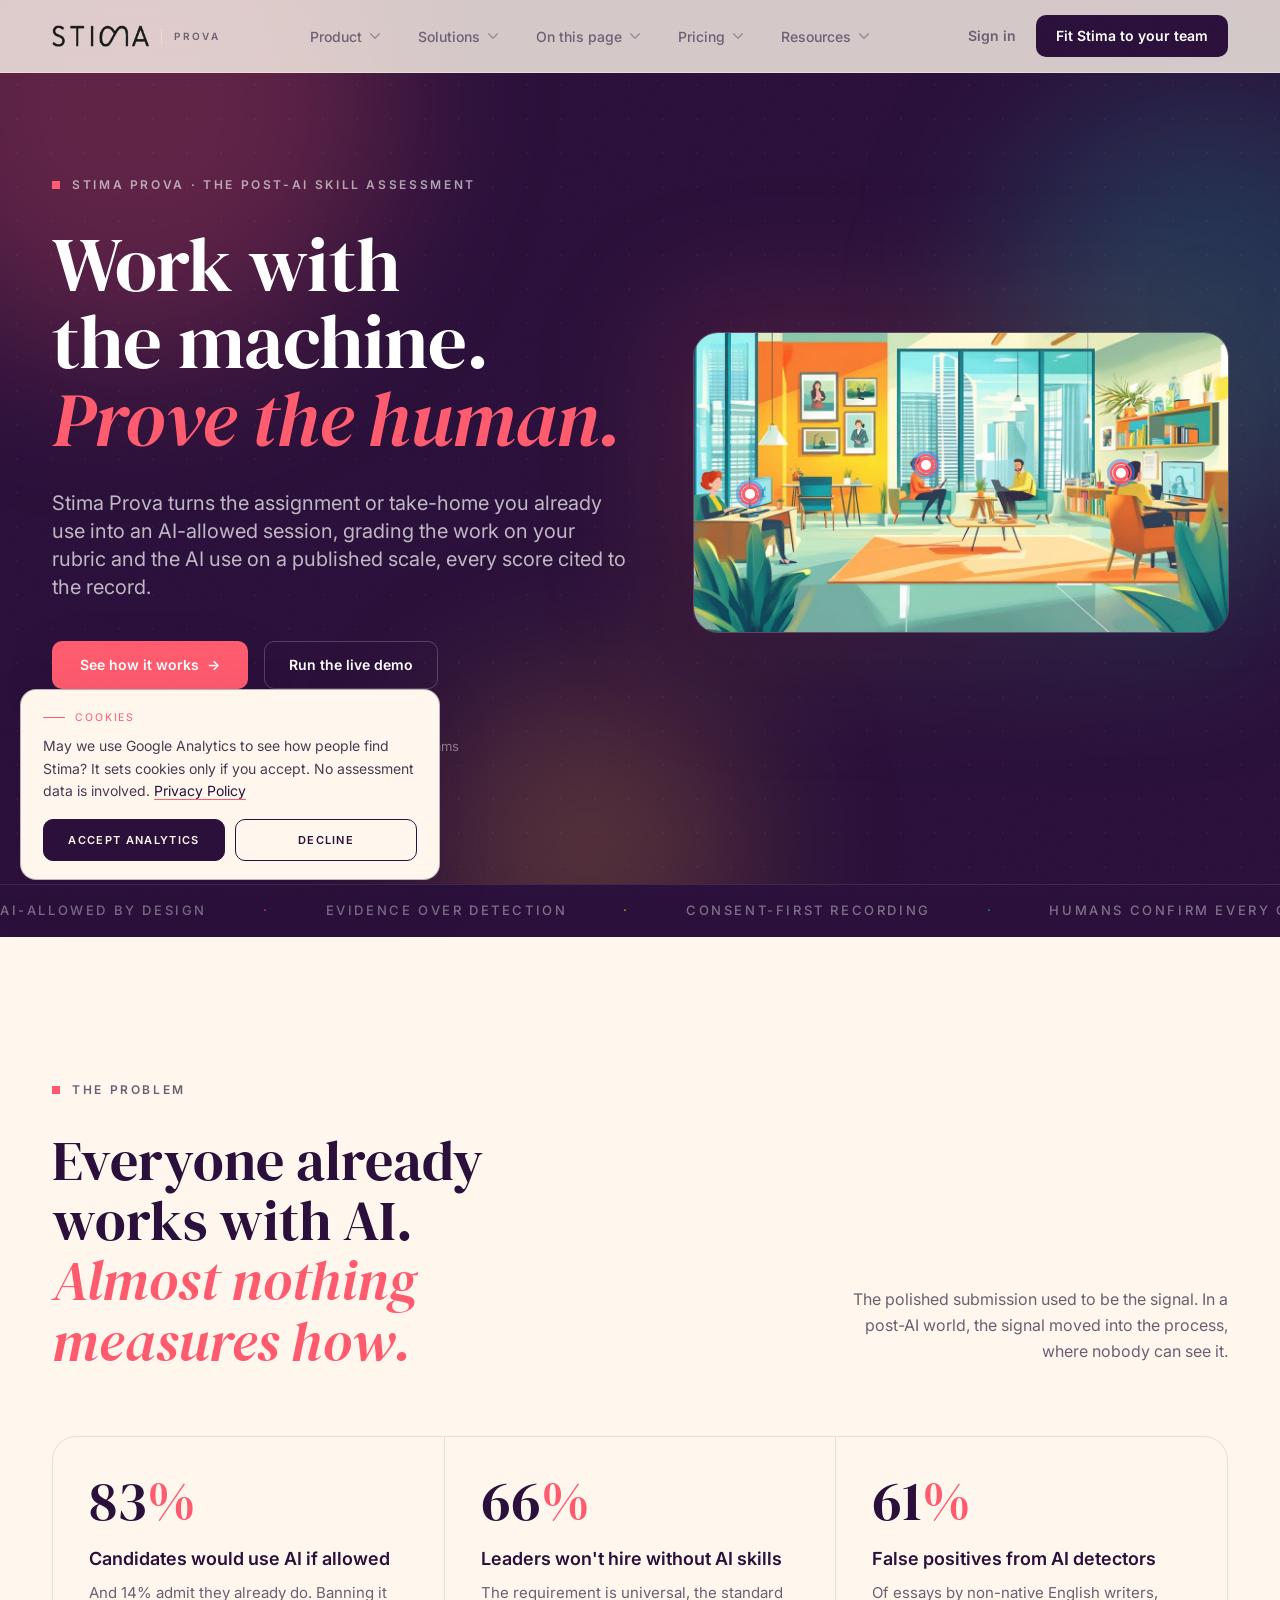
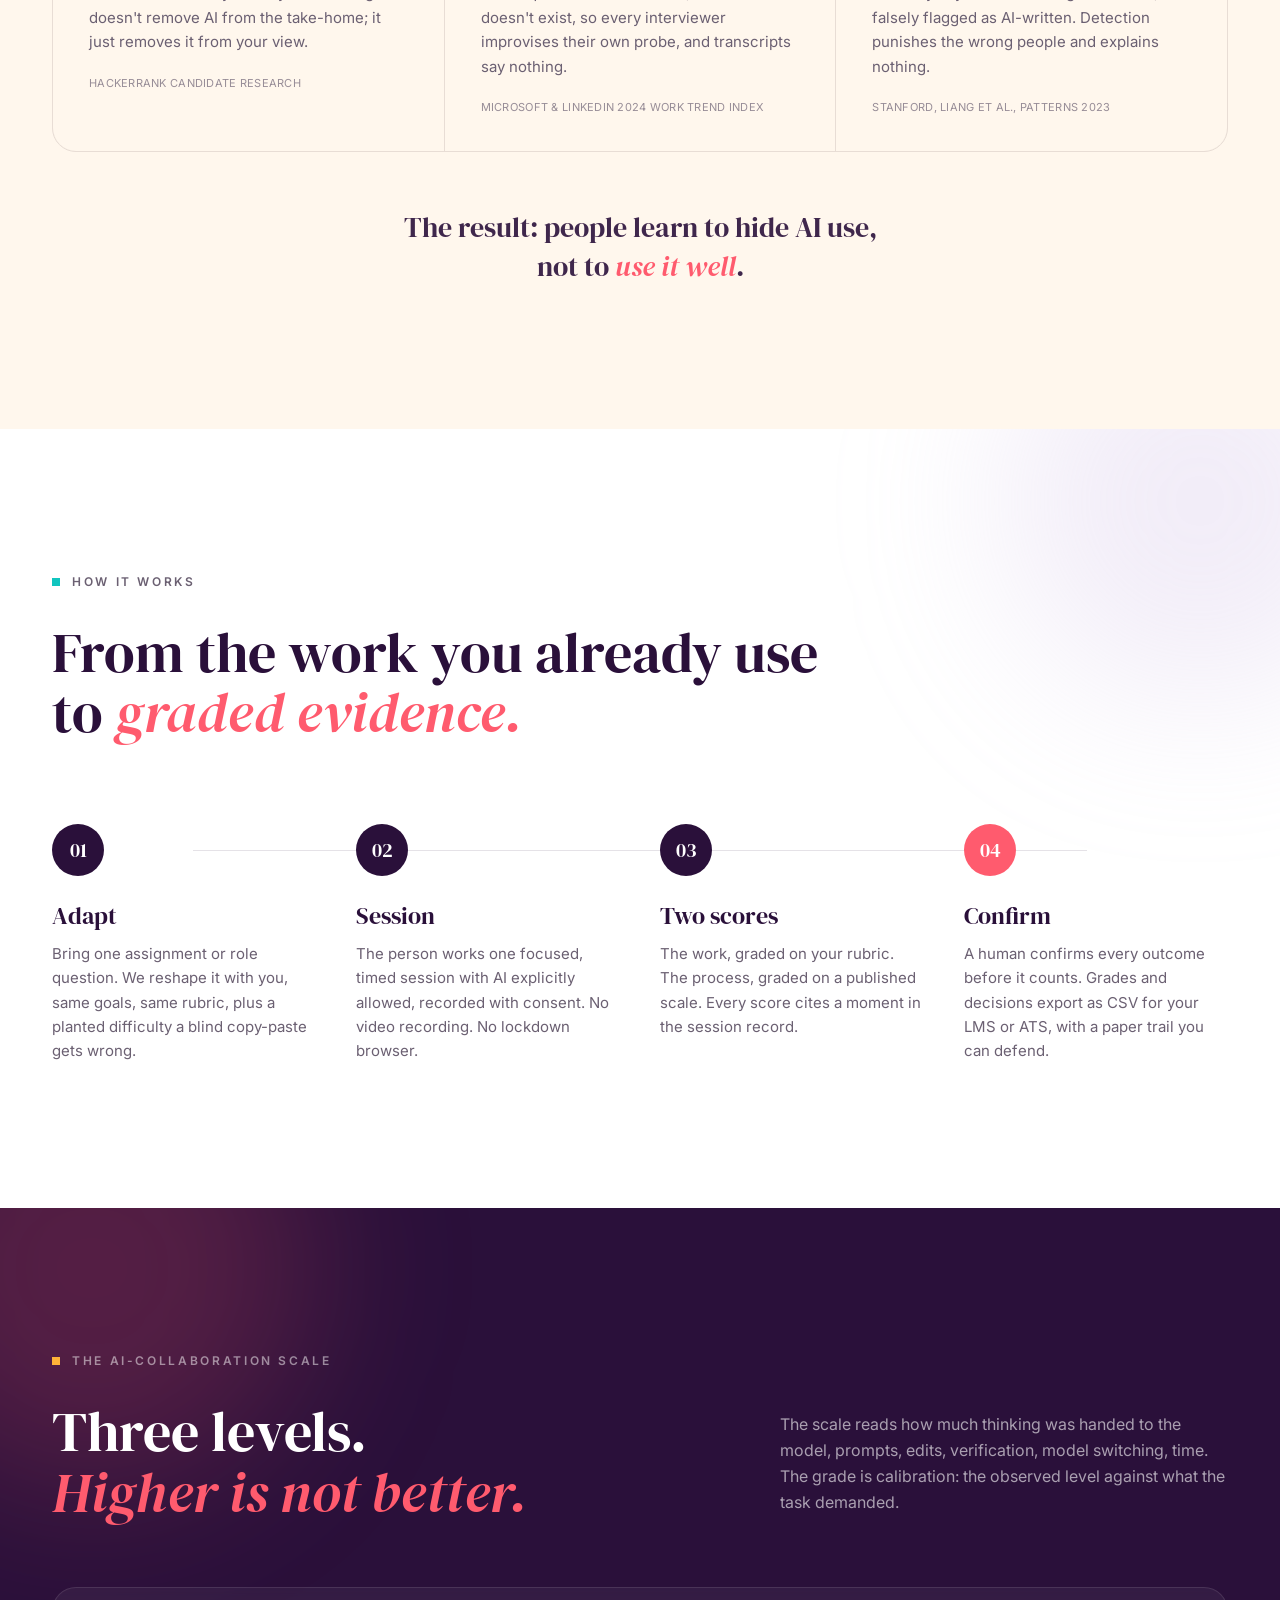
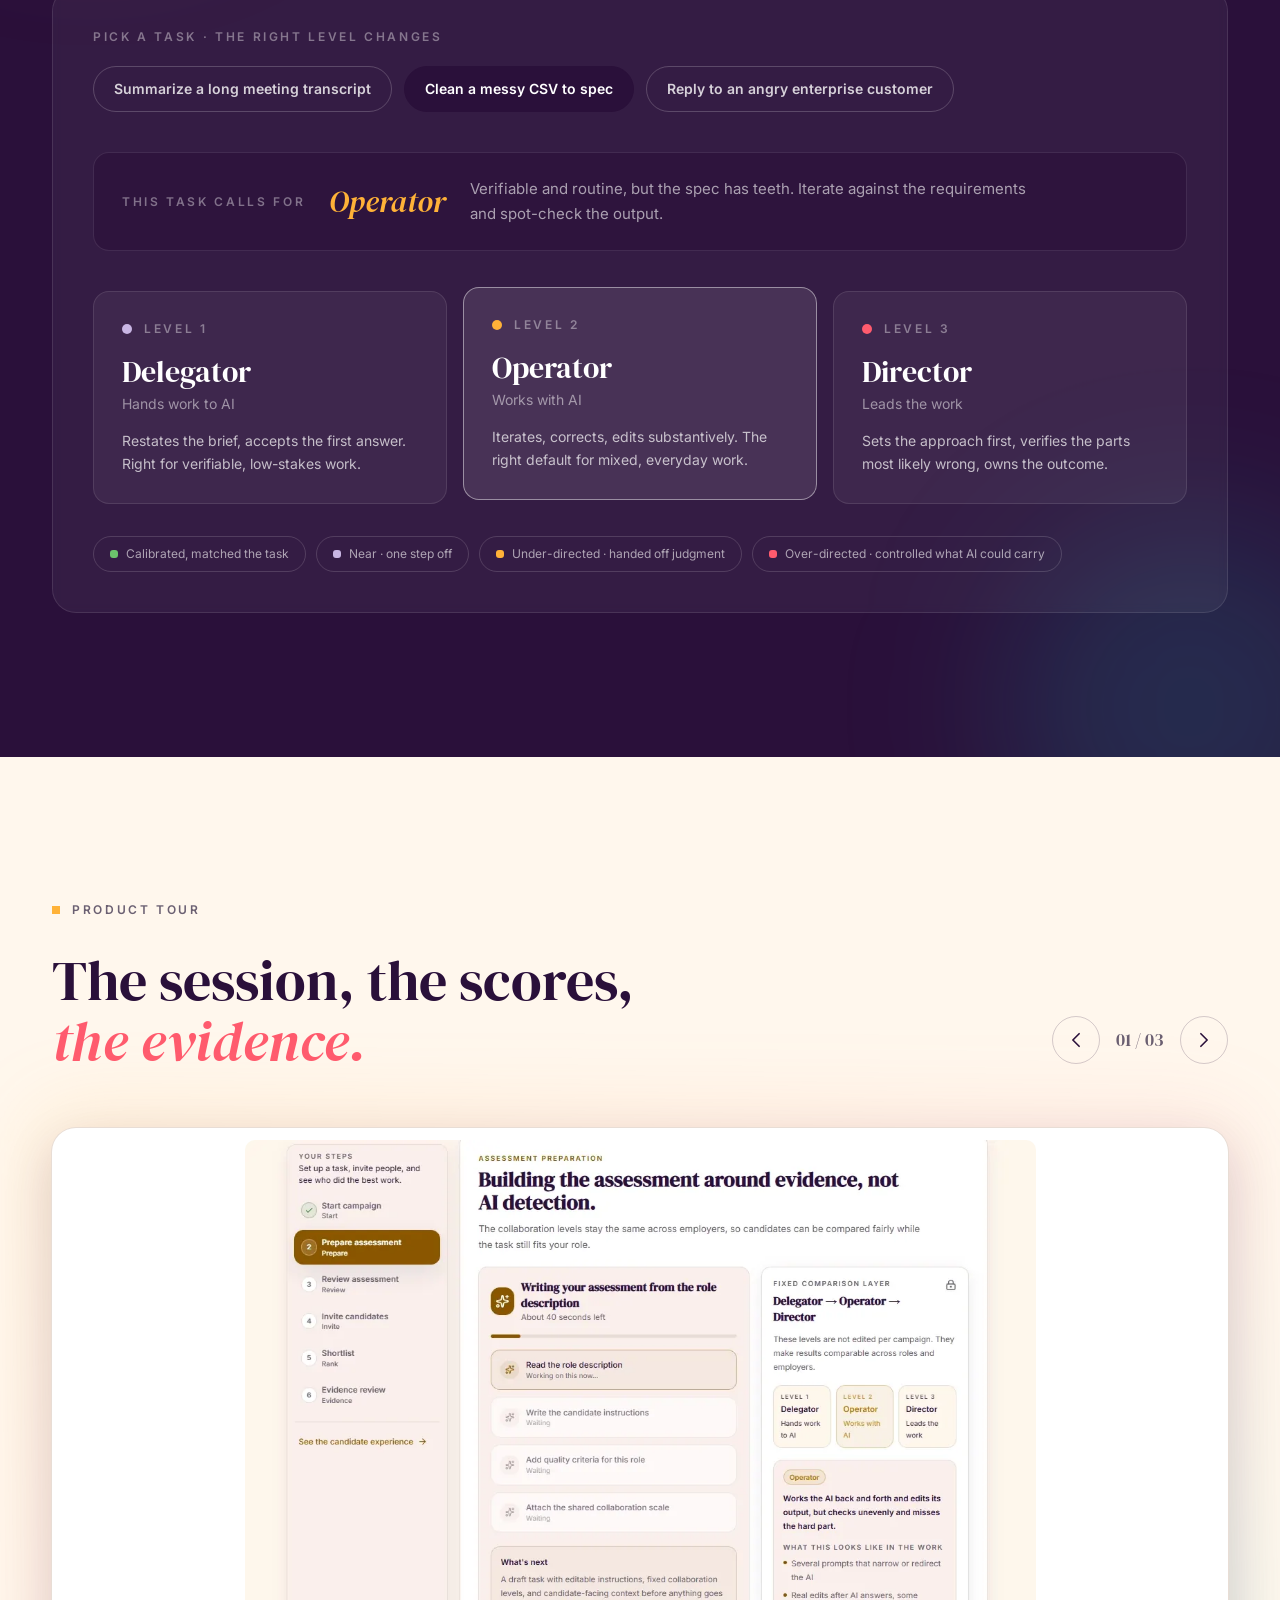
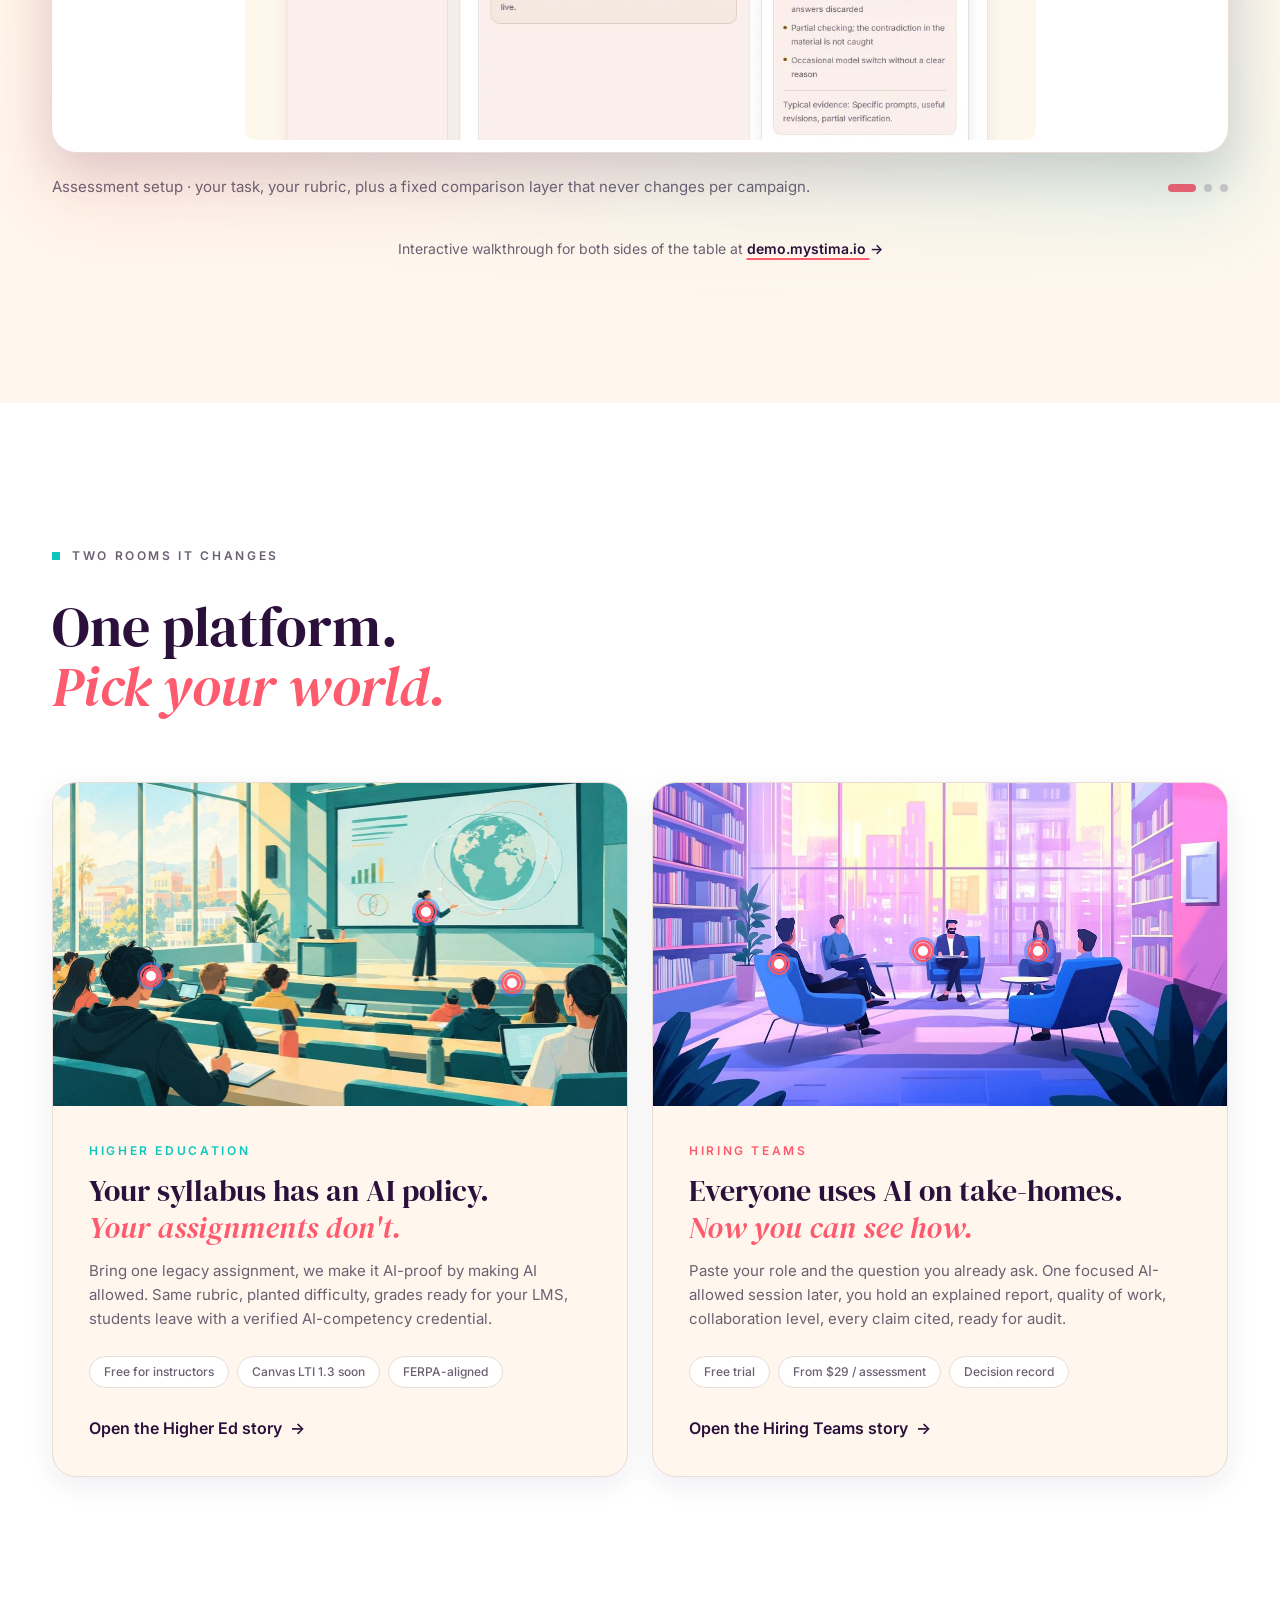
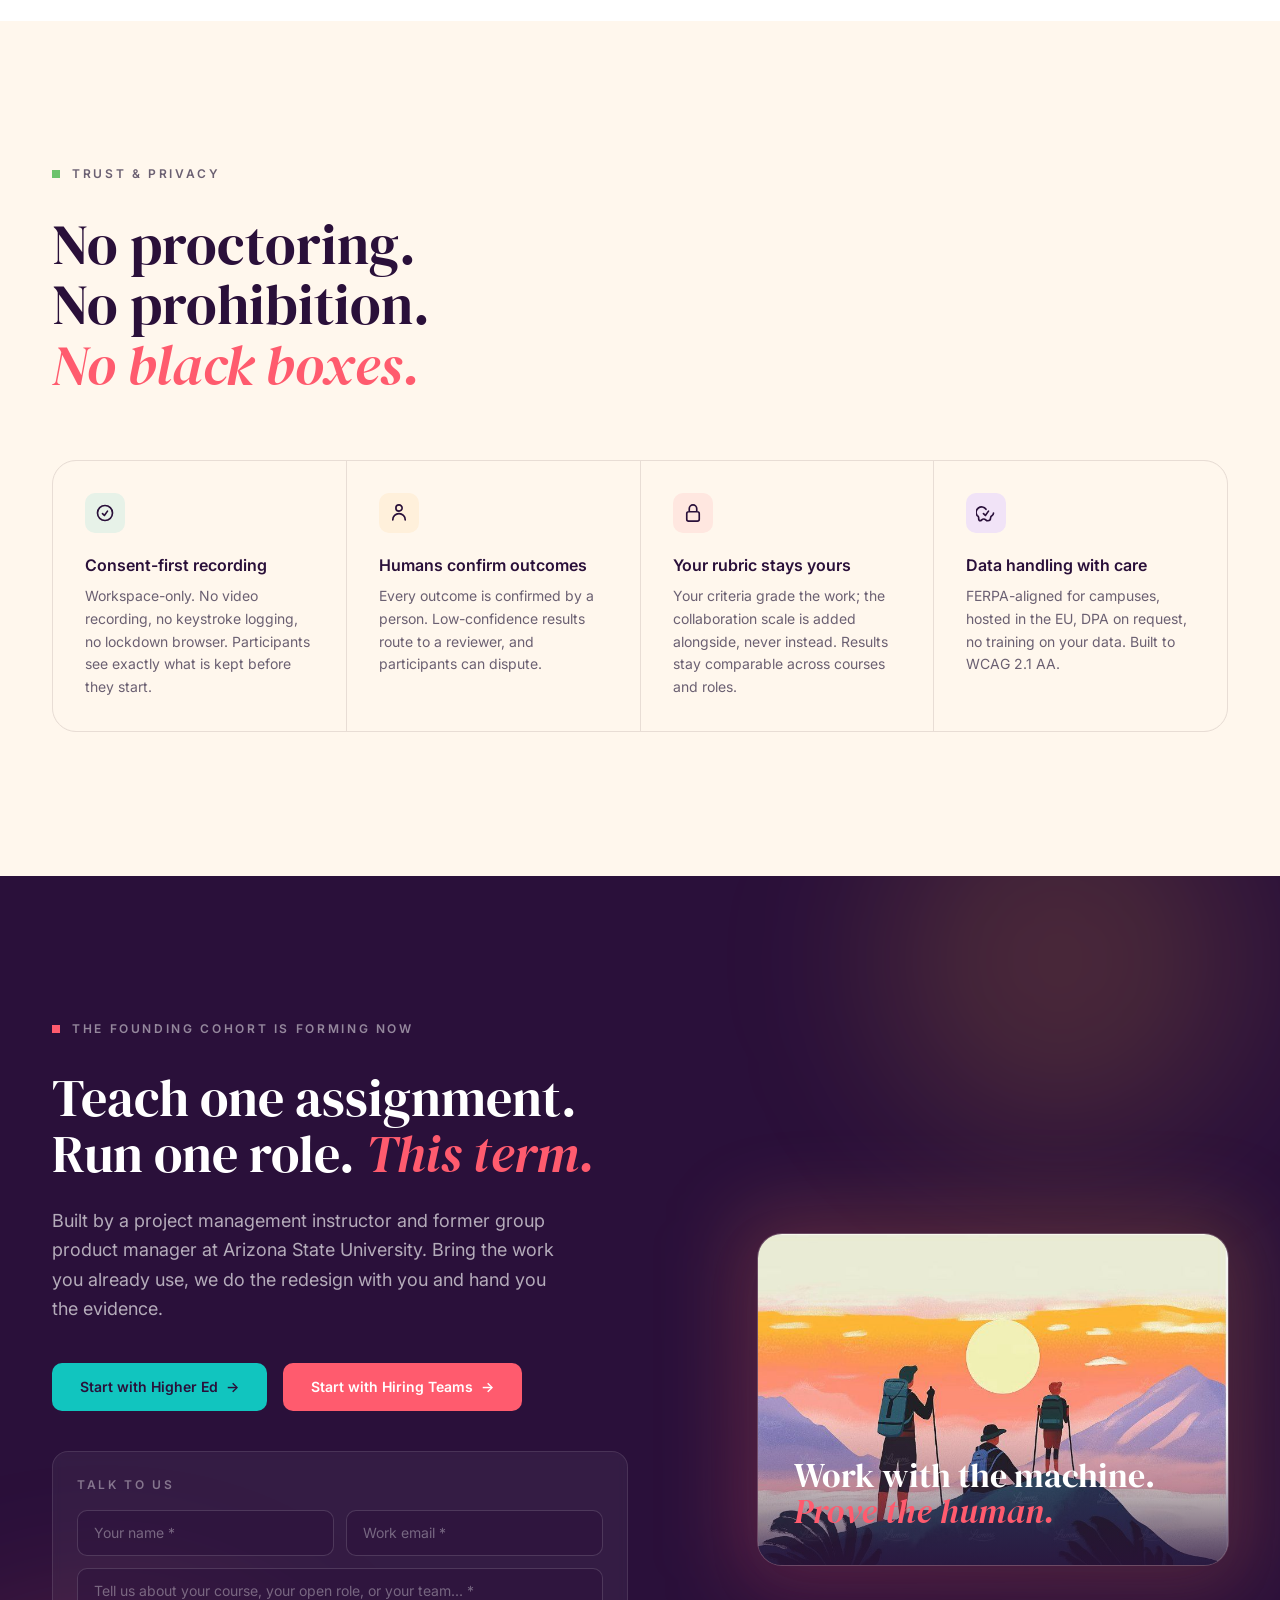
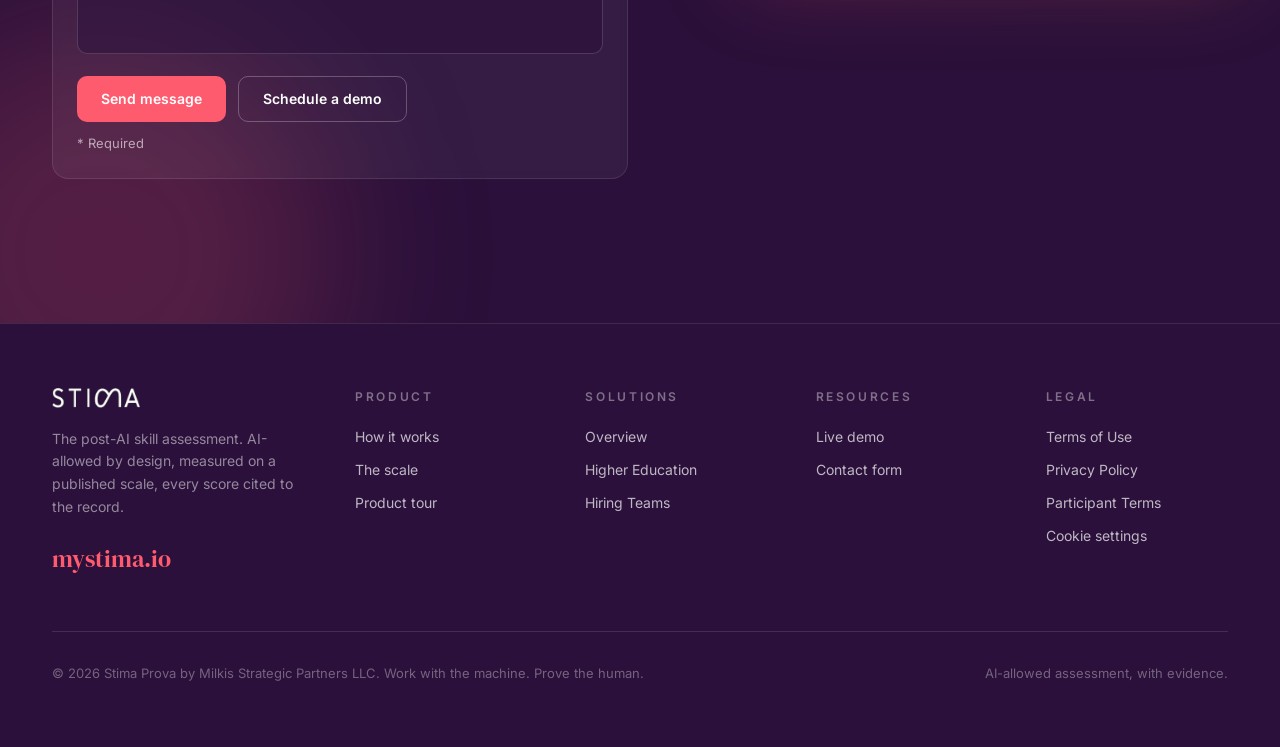
==== commit 7e15d90c: "One @id means one thing, and the checks cover what the site claims (15 October 2026): a review of th" ====
--- a/index.html
+++ b/index.html
@@ -621,7 +621,6 @@
       <div><p class="eyebrow text-white/40 mb-5">Resources</p><ul class="space-y-3 text-[14px] text-white/70">
         <li><a href="https://demo.mystima.io/" target="_blank" rel="noopener" class="hover:text-white transition-colors">Live demo</a></li>
         <li><a href="#contact" class="hover:text-white transition-colors">Contact form</a></li>
-        <li><a href="/faq" class="hover:text-white transition-colors">FAQ</a></li>
       </ul></div>
       <div><p class="eyebrow text-white/40 mb-5">Legal</p><ul class="space-y-3 text-[14px] text-white/70">
         <li><a href="/terms/#terms-of-use" data-legal="terms-of-use" class="hover:text-white transition-colors">Terms of Use</a></li>
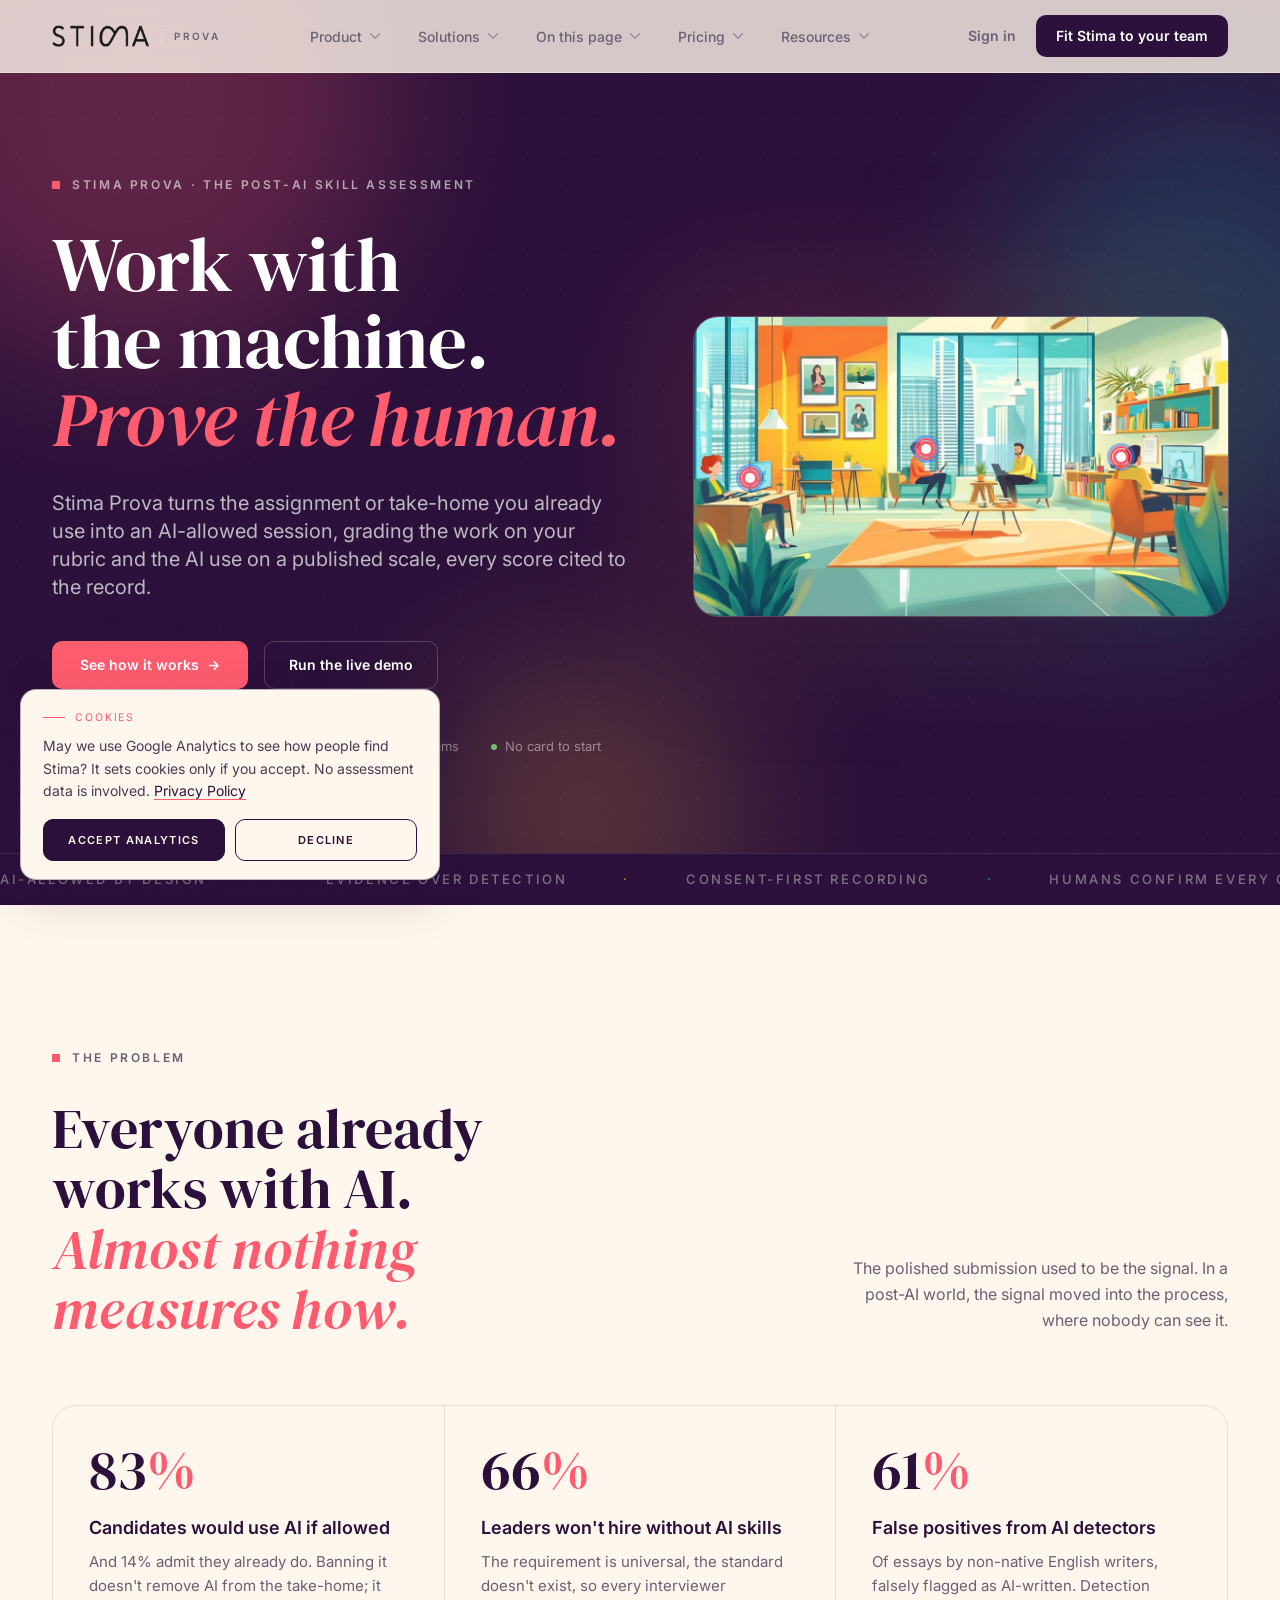
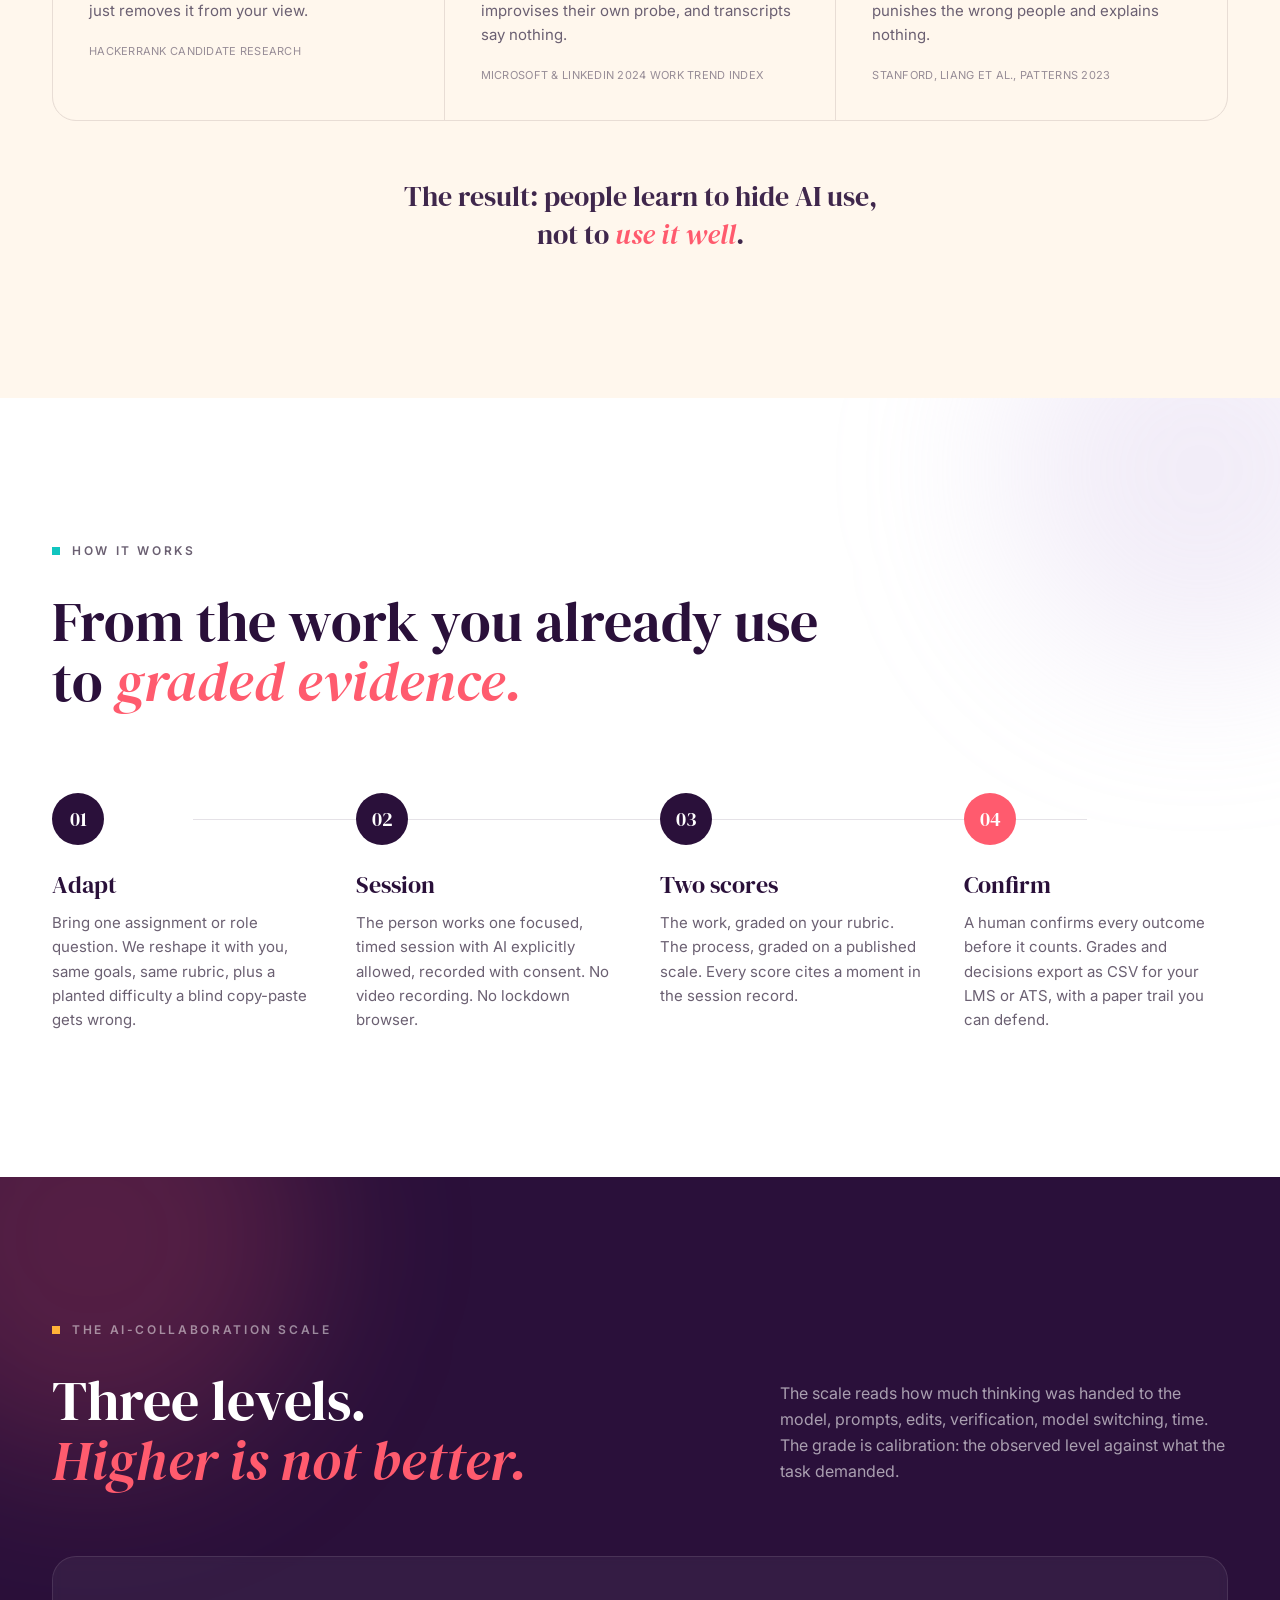
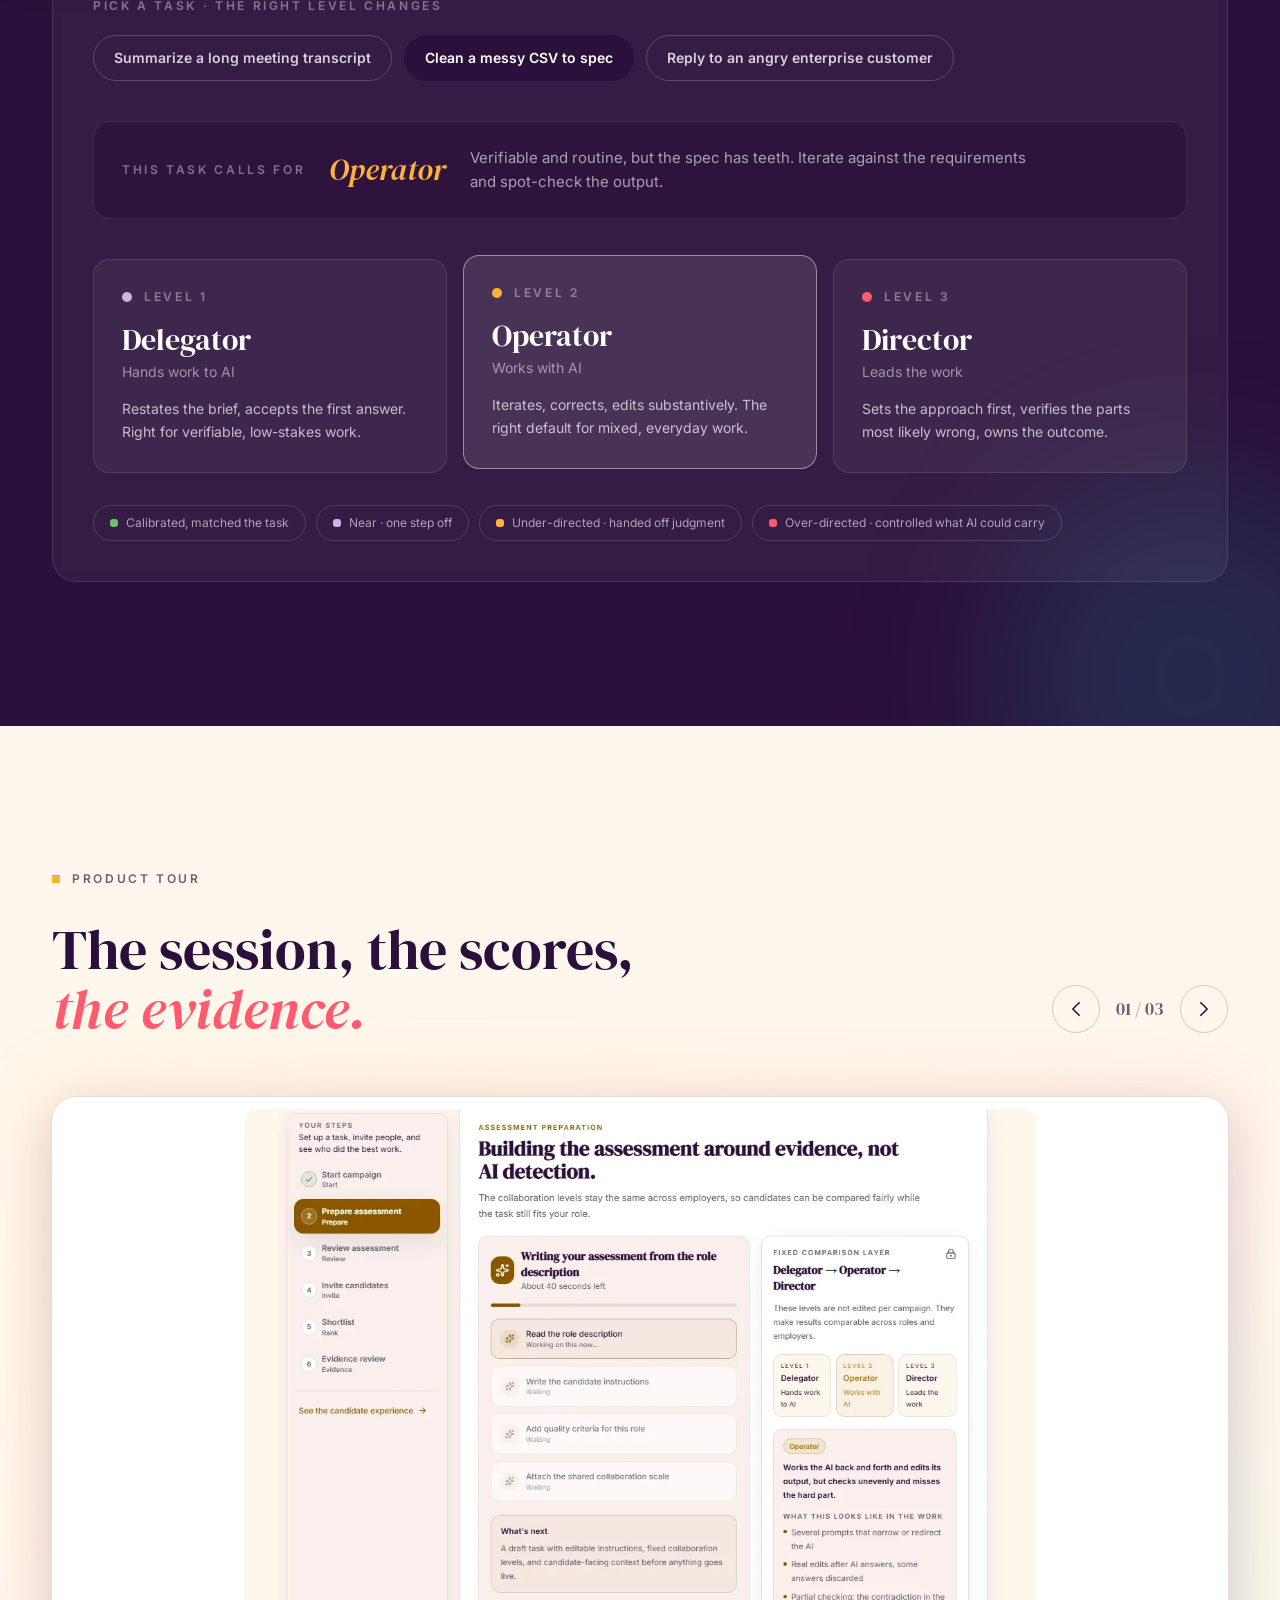
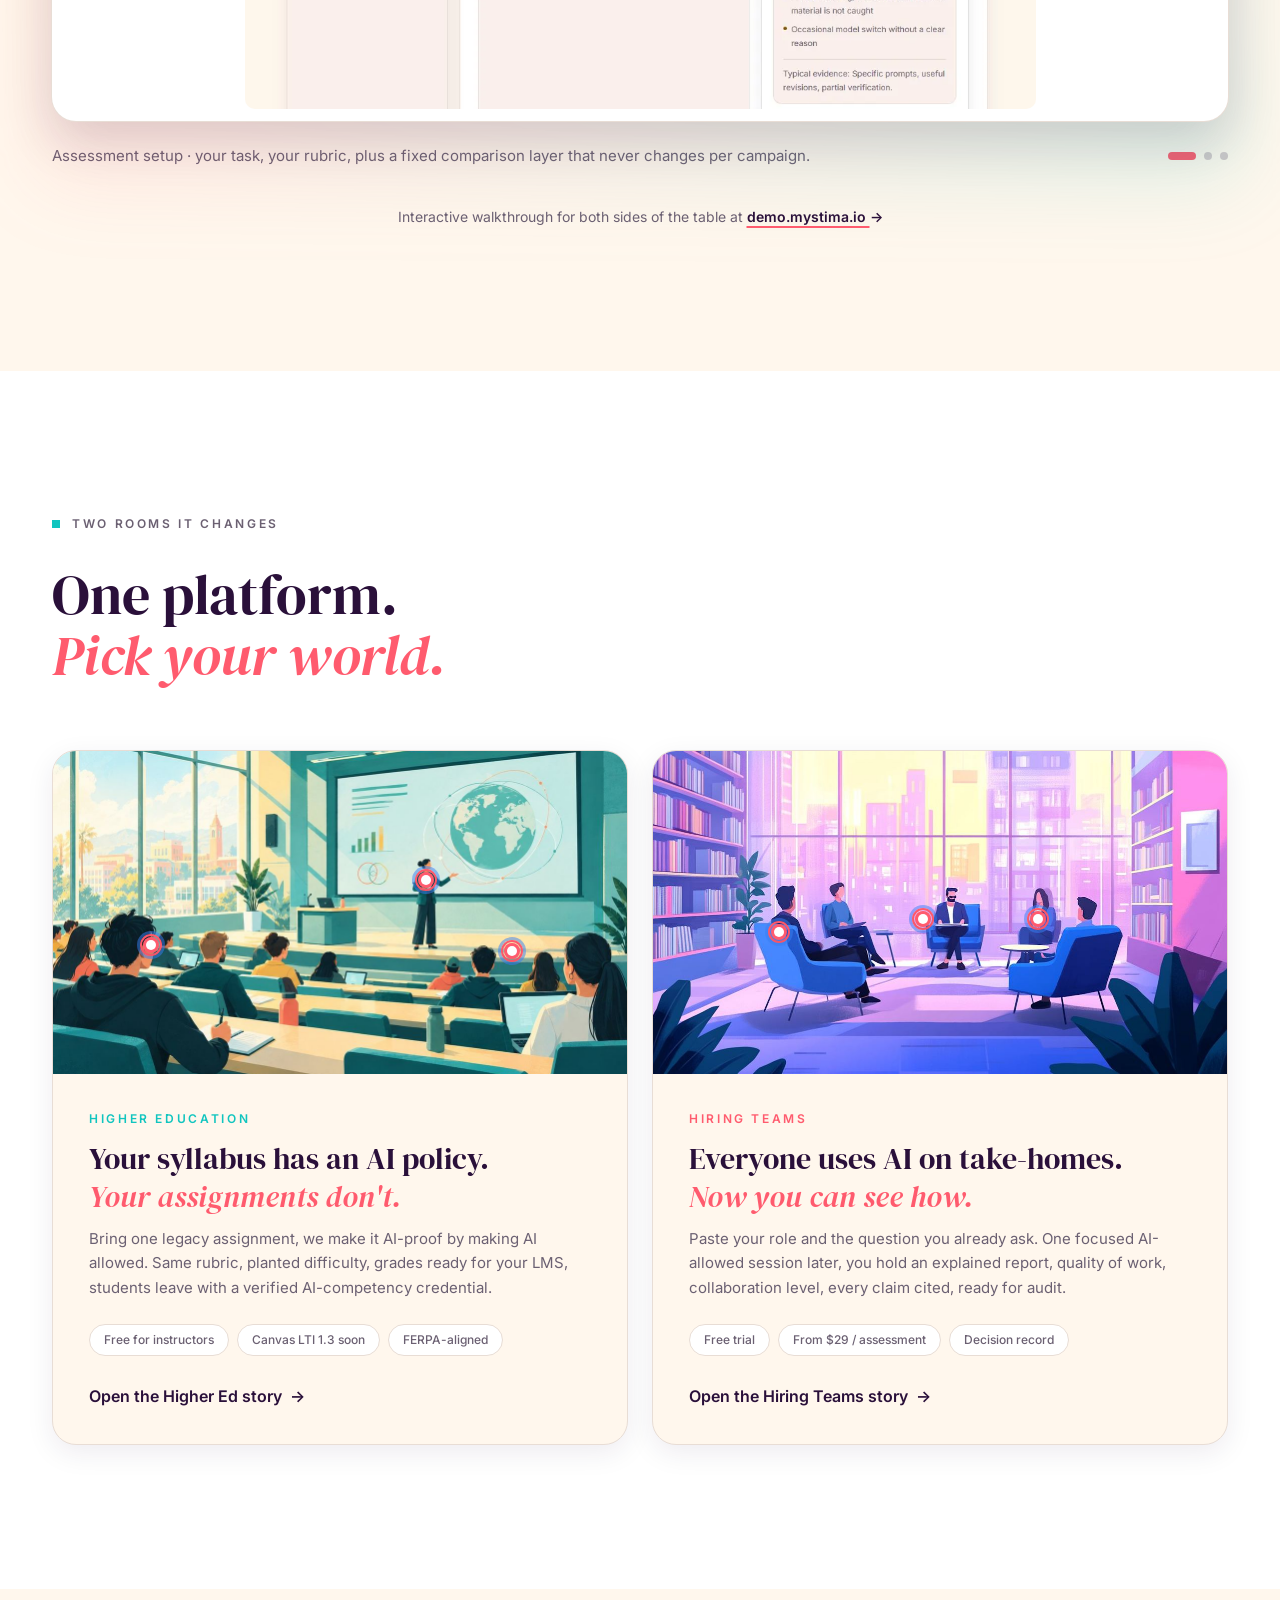
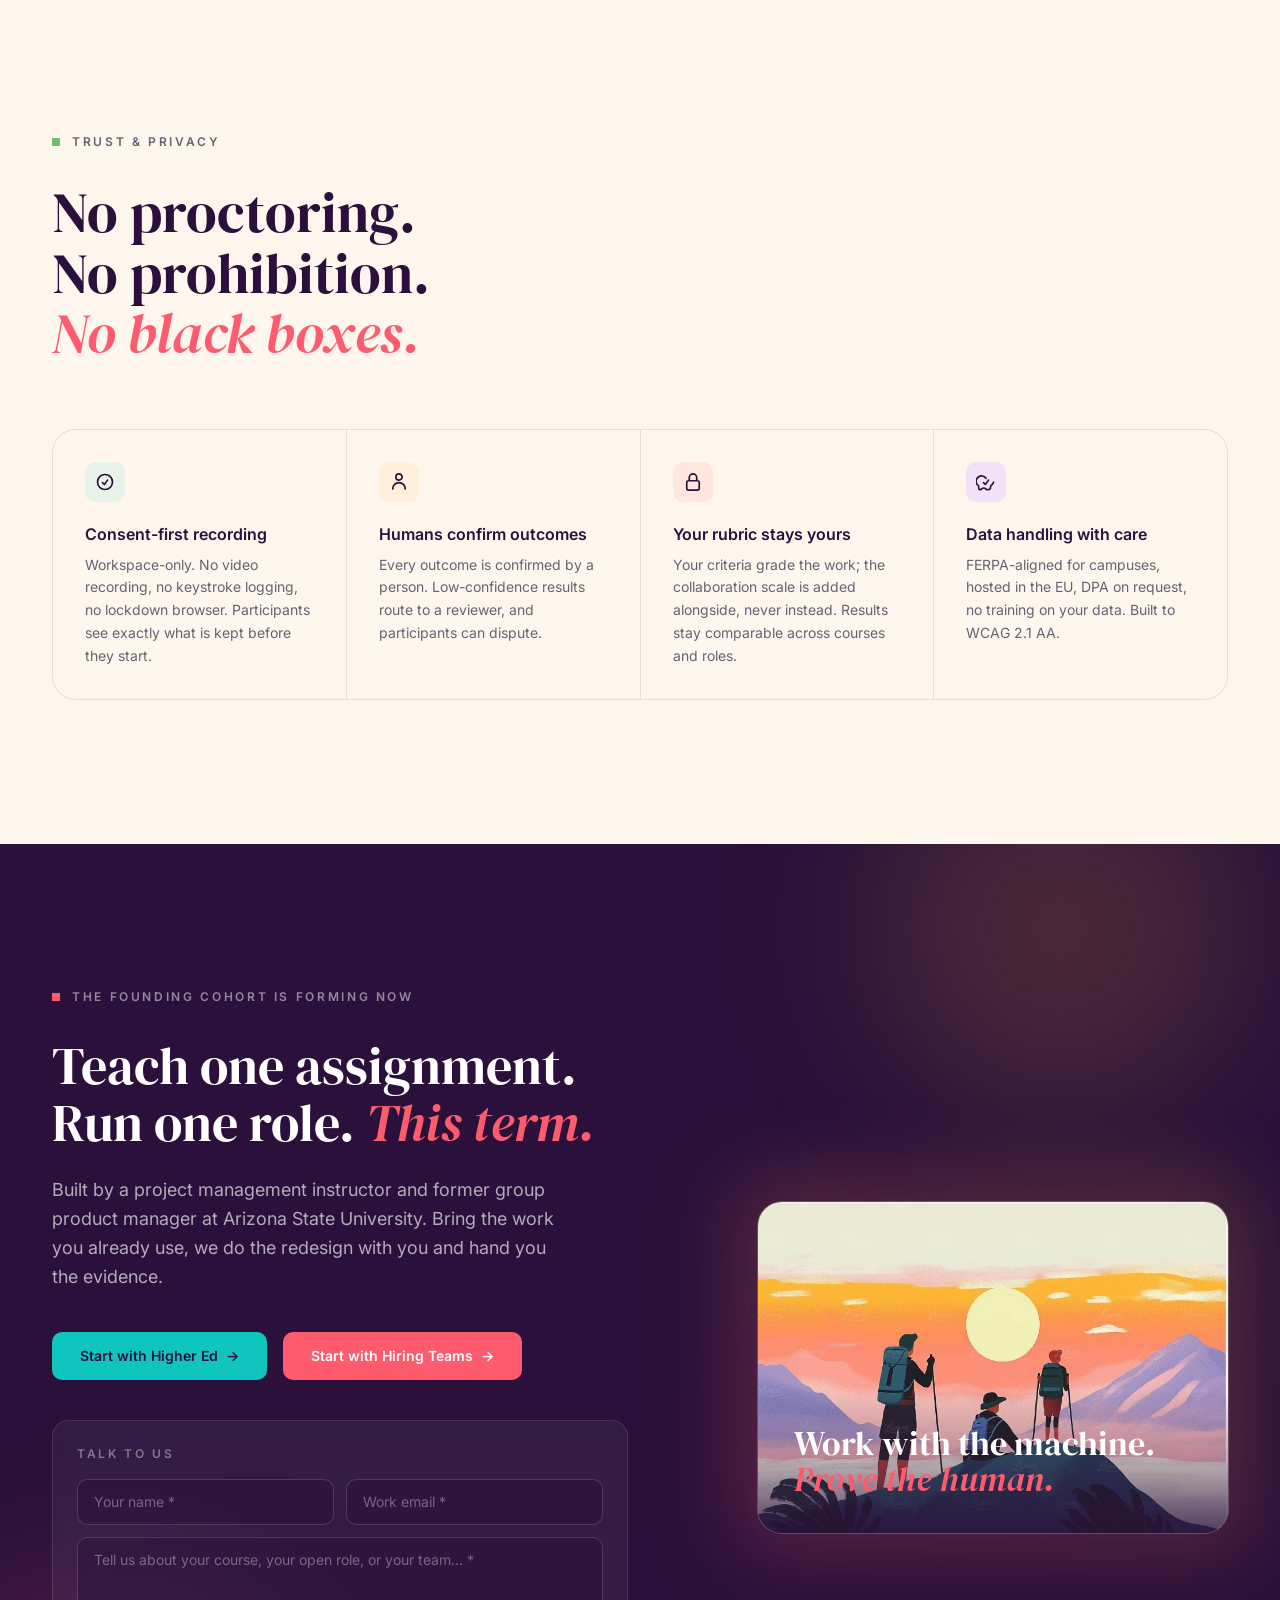
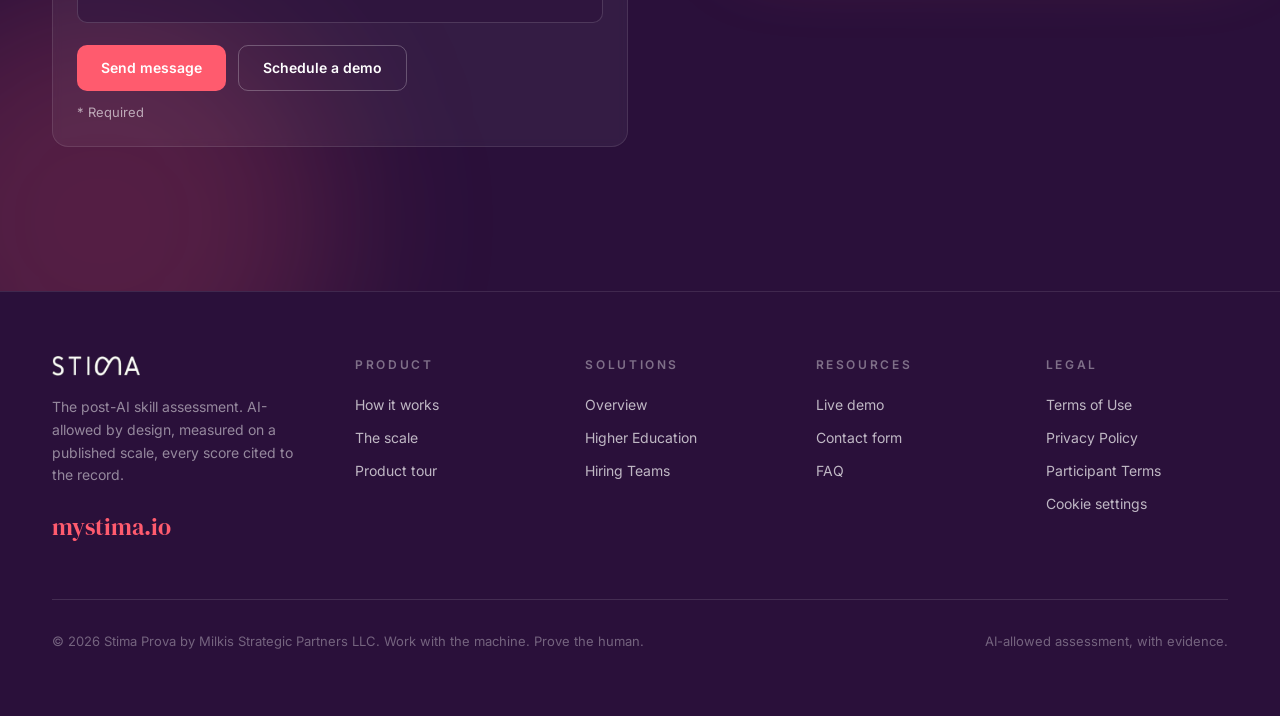
==== commit 67527f5d: "Paid hiring plans are set up through Talk to us, and the trial asks for no card (9 November 2026) Ma" ====
--- a/index.html
+++ b/index.html
@@ -257,7 +257,7 @@
       <div class="reveal in d4 mt-12 flex flex-wrap items-center gap-x-8 gap-y-3 text-[13px] text-white/45">
         <span class="inline-flex items-center gap-2"><span class="w-1.5 h-1.5 rounded-full bg-aqua"></span>Free for instructors</span>
         <span class="inline-flex items-center gap-2"><span class="w-1.5 h-1.5 rounded-full bg-mango"></span>From $29 per assessment for teams</span>
-        <span class="inline-flex items-center gap-2"><span class="w-1.5 h-1.5 rounded-full bg-leaf"></span>14-day free trial for teams</span>
+        <span class="inline-flex items-center gap-2"><span class="w-1.5 h-1.5 rounded-full bg-leaf"></span>No card to start</span>
       </div>
     </div>
 
@@ -621,6 +621,7 @@
       <div><p class="eyebrow text-white/40 mb-5">Resources</p><ul class="space-y-3 text-[14px] text-white/70">
         <li><a href="https://demo.mystima.io/" target="_blank" rel="noopener" class="hover:text-white transition-colors">Live demo</a></li>
         <li><a href="#contact" class="hover:text-white transition-colors">Contact form</a></li>
+        <li><a href="/faq" class="hover:text-white transition-colors">FAQ</a></li>
       </ul></div>
       <div><p class="eyebrow text-white/40 mb-5">Legal</p><ul class="space-y-3 text-[14px] text-white/70">
         <li><a href="/terms/#terms-of-use" data-legal="terms-of-use" class="hover:text-white transition-colors">Terms of Use</a></li>
--- a/legal.css
+++ b/legal.css
@@ -68,7 +68,7 @@
 .lgp.open .lgp-card{transform:none;opacity:1}
 .lgp-head{padding:clamp(22px,3.4vw,34px) clamp(22px,4vw,44px) 20px;border-bottom:1px solid var(--line)}
 .lgp-top{display:flex;justify-content:space-between;align-items:flex-start;gap:20px}
-.lgp-title{font-family:var(--serif);font-weight:460;letter-spacing:-.02em;line-height:1.04;font-size:clamp(1.7rem,3.6vw,2.5rem);margin-top:12px}
+.lgp-title{font-family:var(--serif);font-weight:460;letter-spacing:-.02em;line-height:1.04;font-size:clamp(1.7rem,3.6vw,2.5rem)}
 .lgp-title em{font-style:italic;color:var(--accent)}
 .lgp-x{
   flex:none;width:40px;height:40px;background:none;border:none;cursor:pointer;margin:-6px -8px 0 0;
@@ -97,7 +97,7 @@
 .lgp-body > *,.lg-doc > *{min-width:0}
 @media(max-width:640px){
   .lgp-head{padding:18px 18px 14px}
-  .lgp-title{font-size:1.45rem;margin-top:8px}
+  .lgp-title{font-size:1.45rem}
   .lgp-head .lg-tabs{flex-wrap:nowrap;overflow-x:auto;gap:6px;margin-top:14px;scrollbar-width:none}
   .lgp-head .lg-tab{flex:none;padding:8px 12px}
   .lgp-head .lg-tab-for{display:none}
